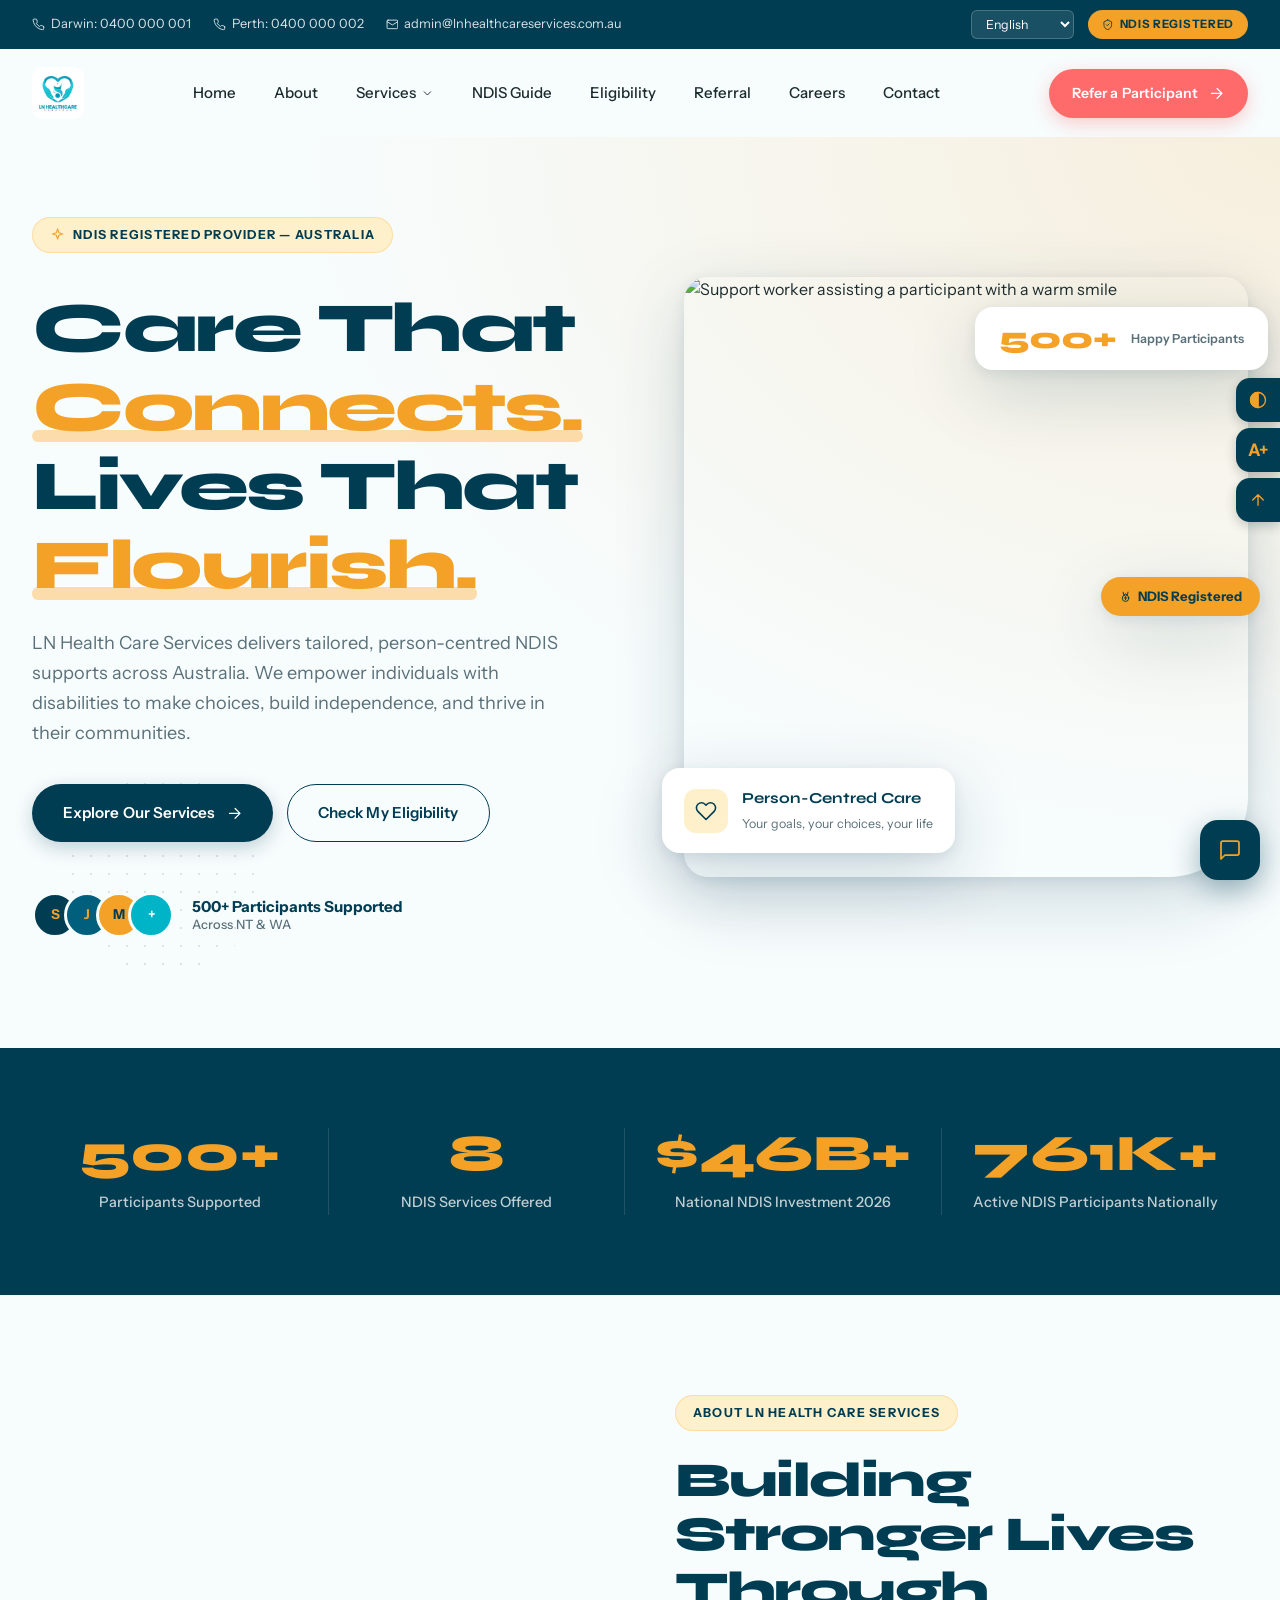
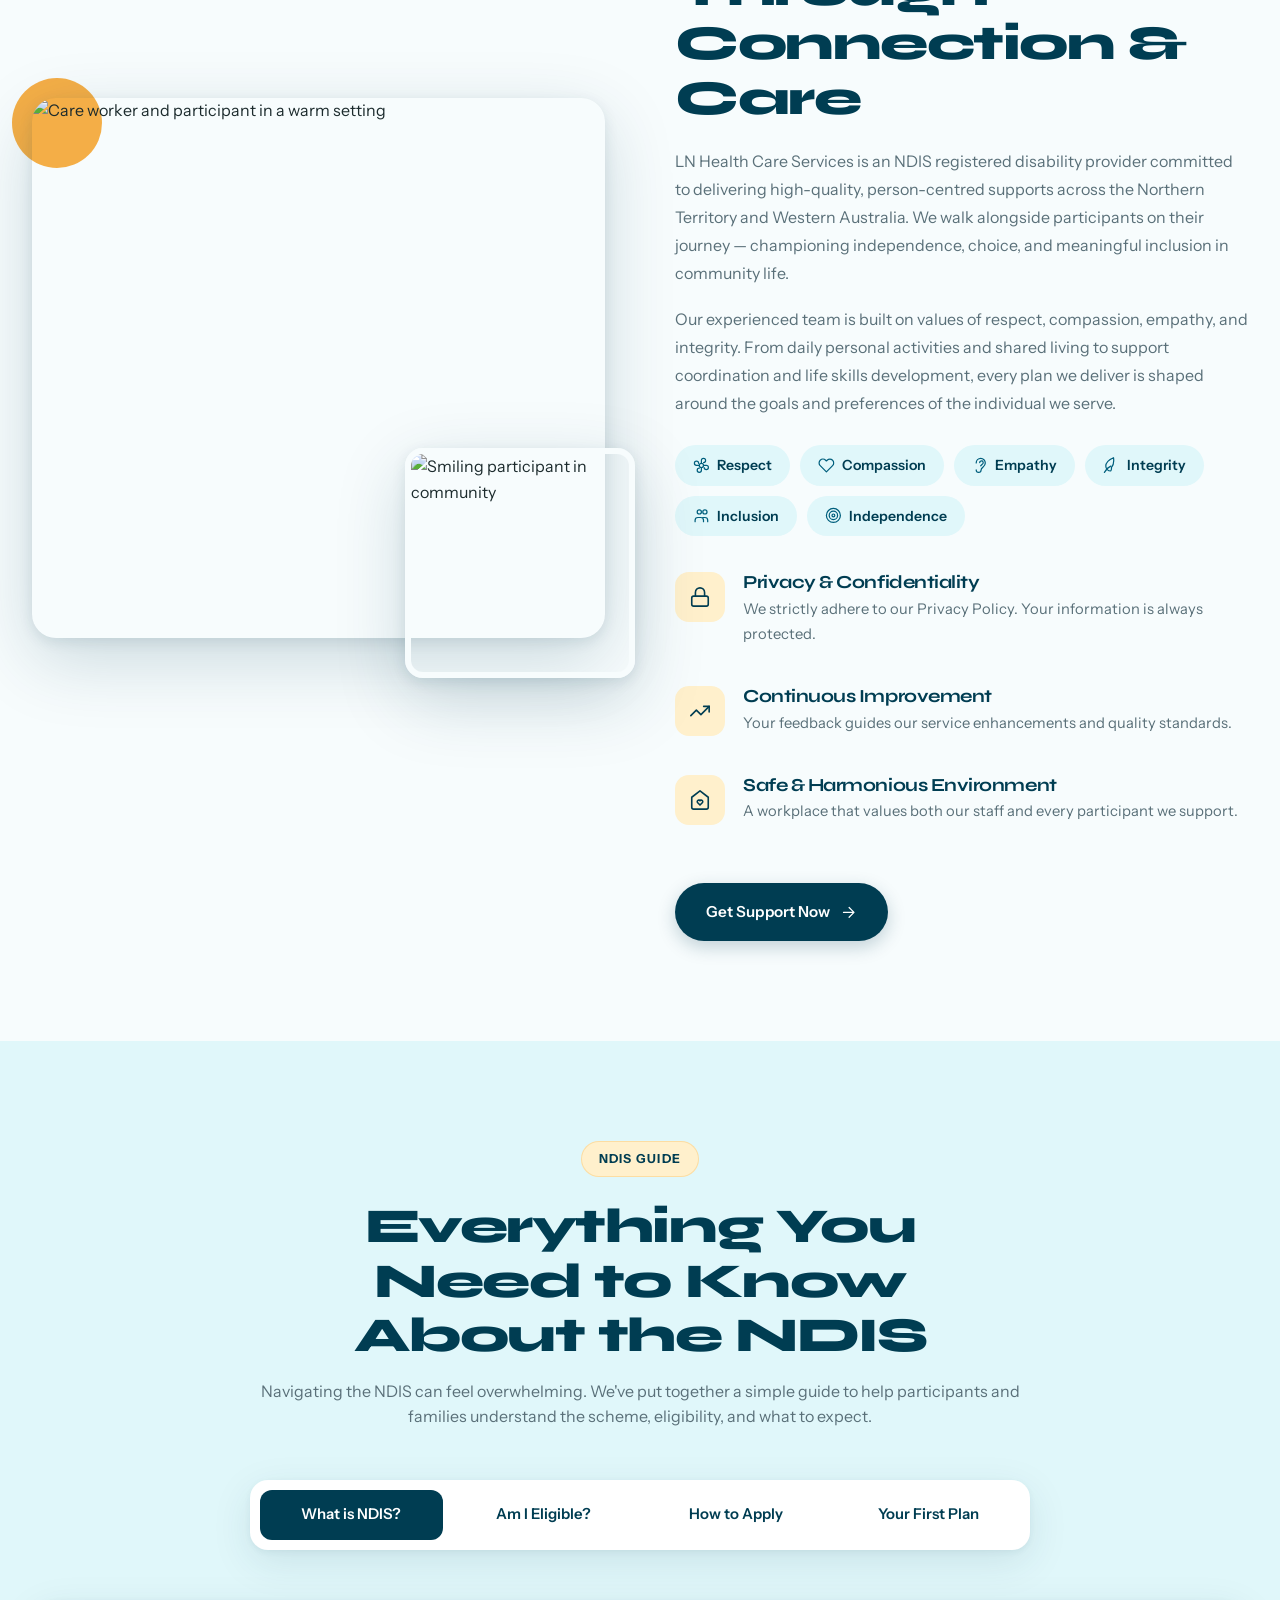
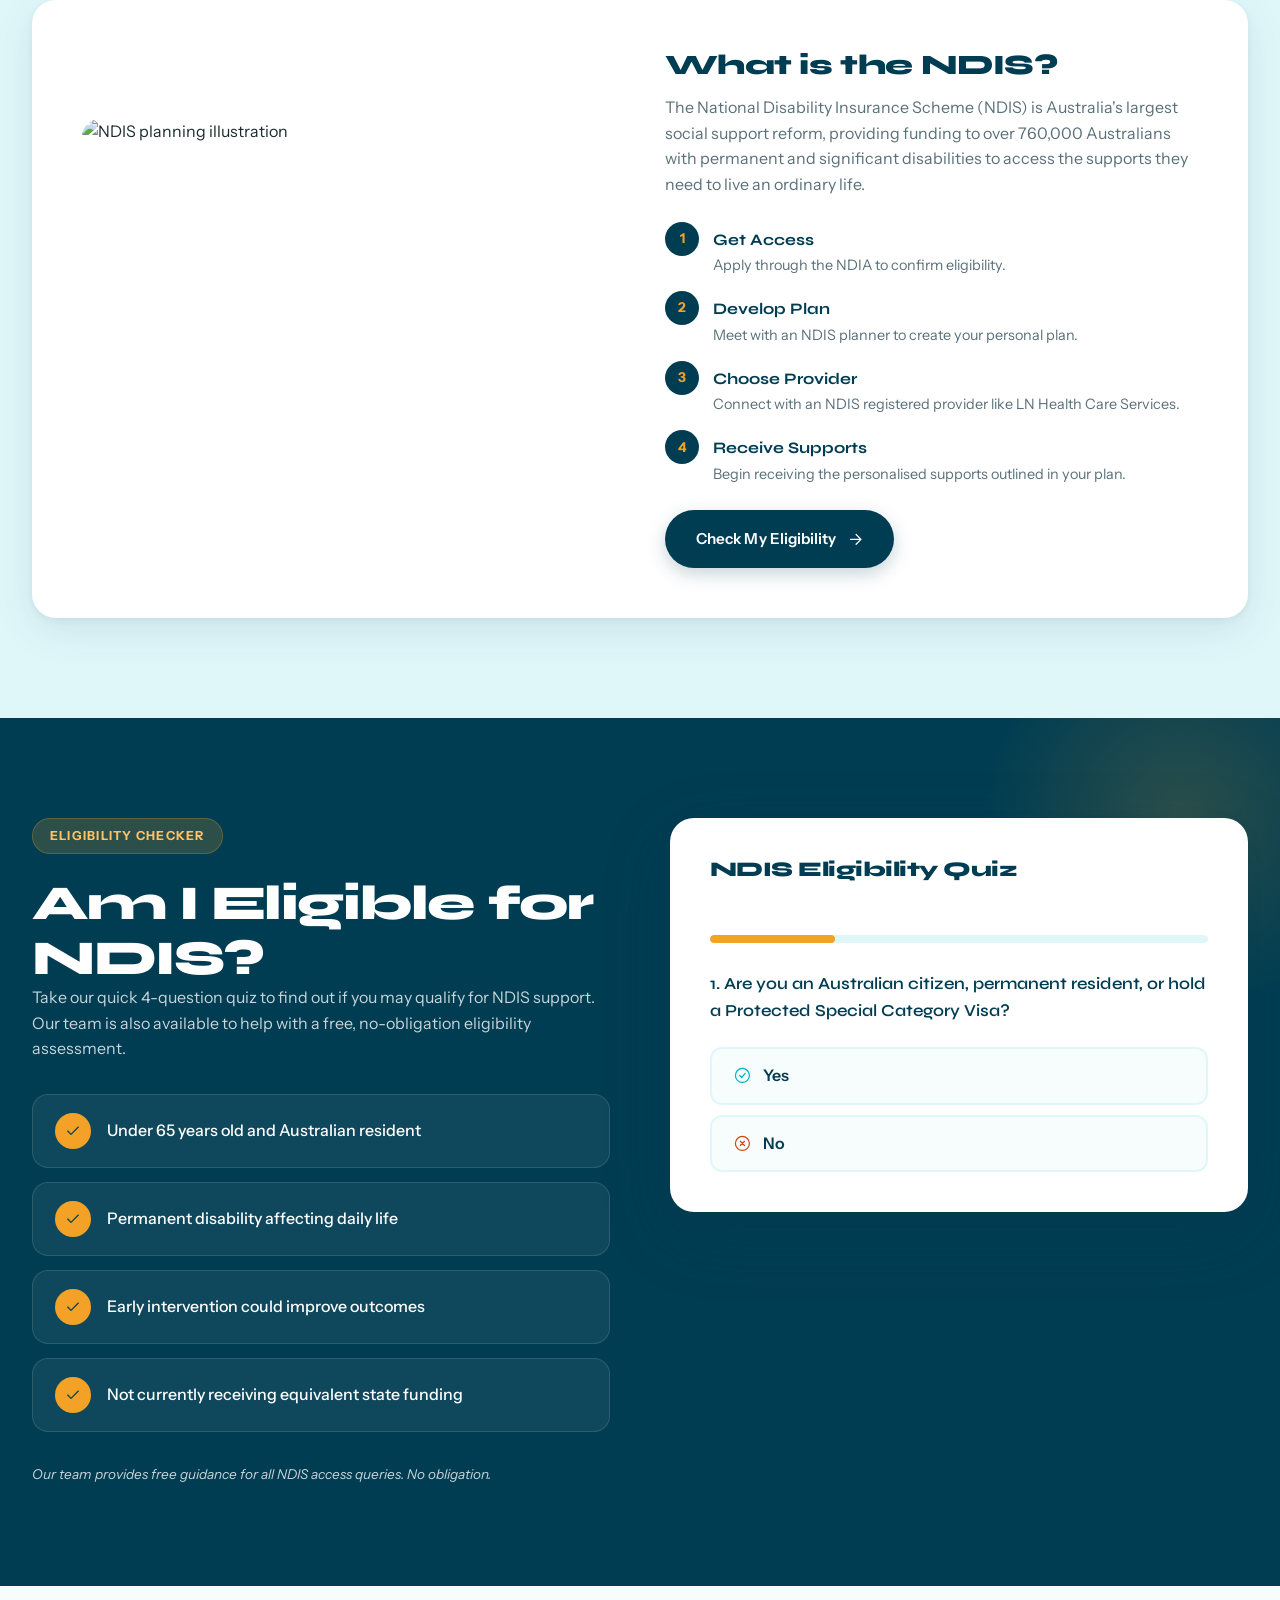
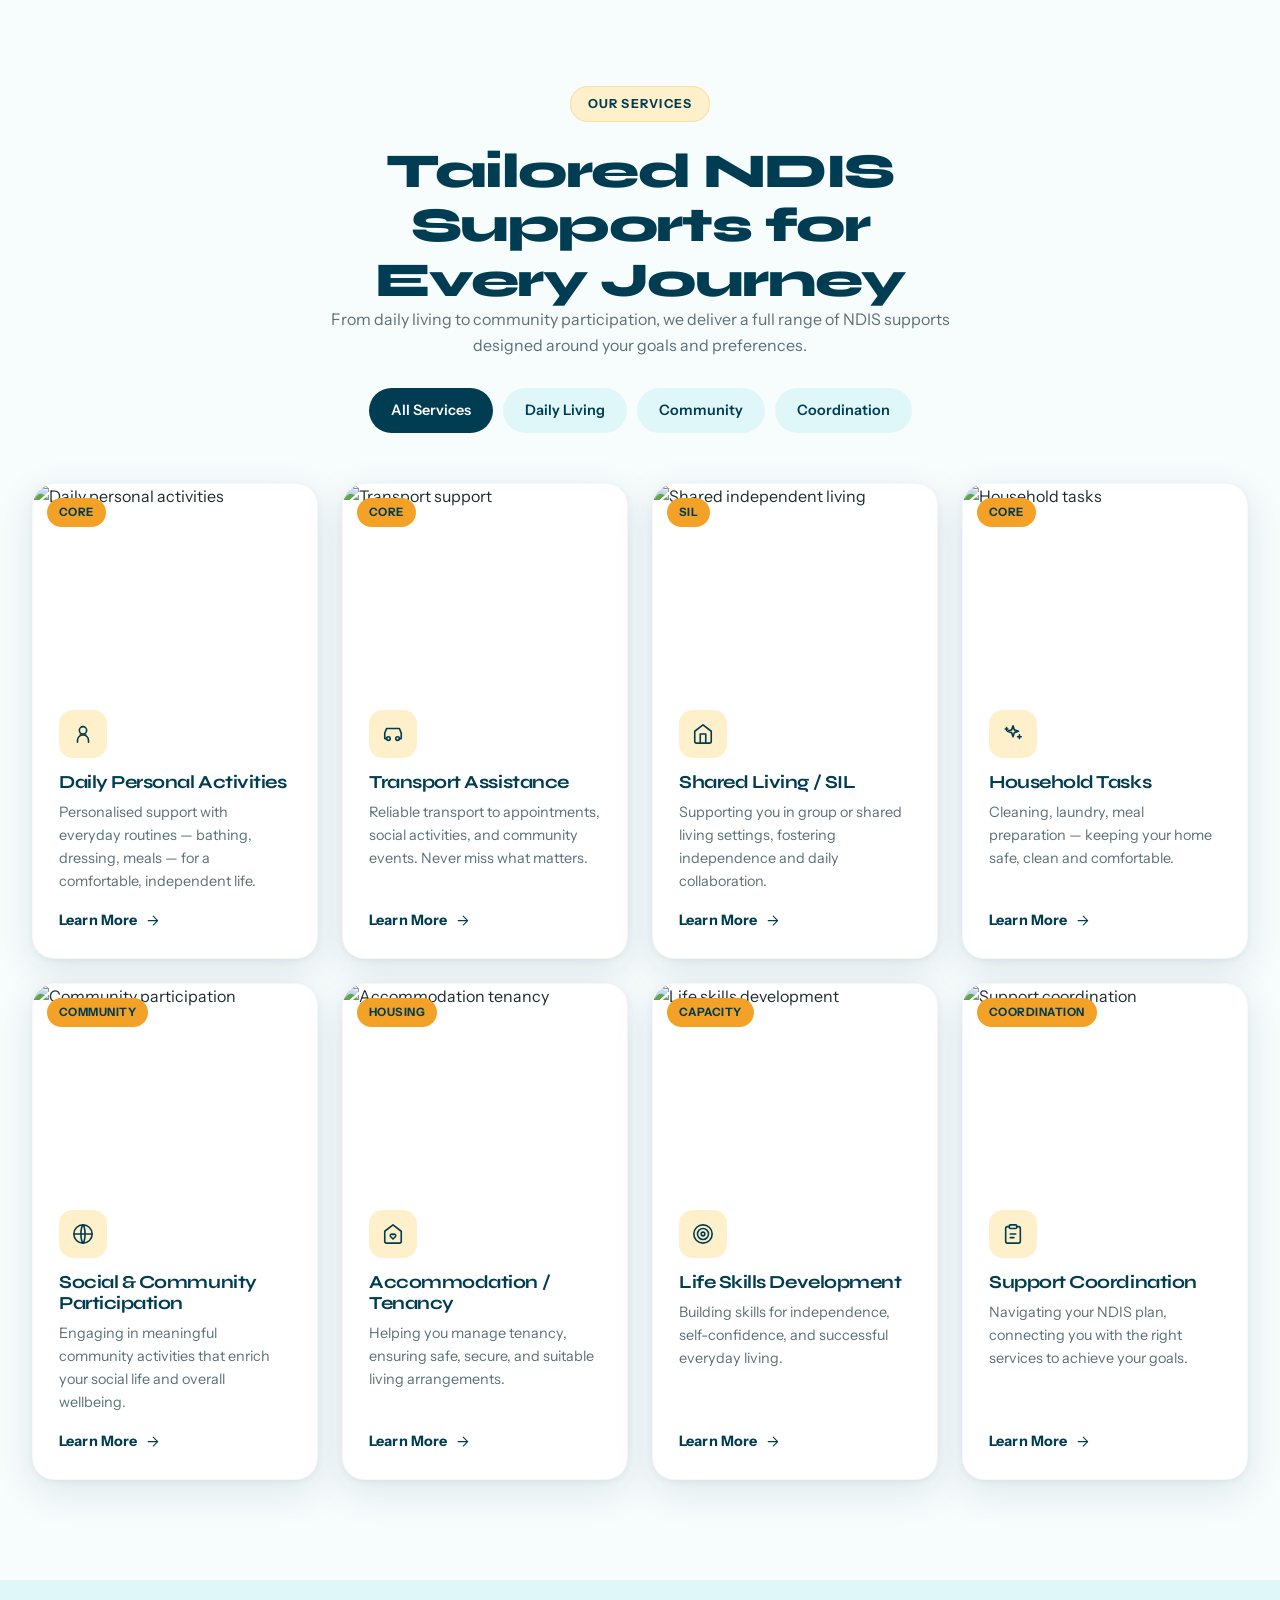
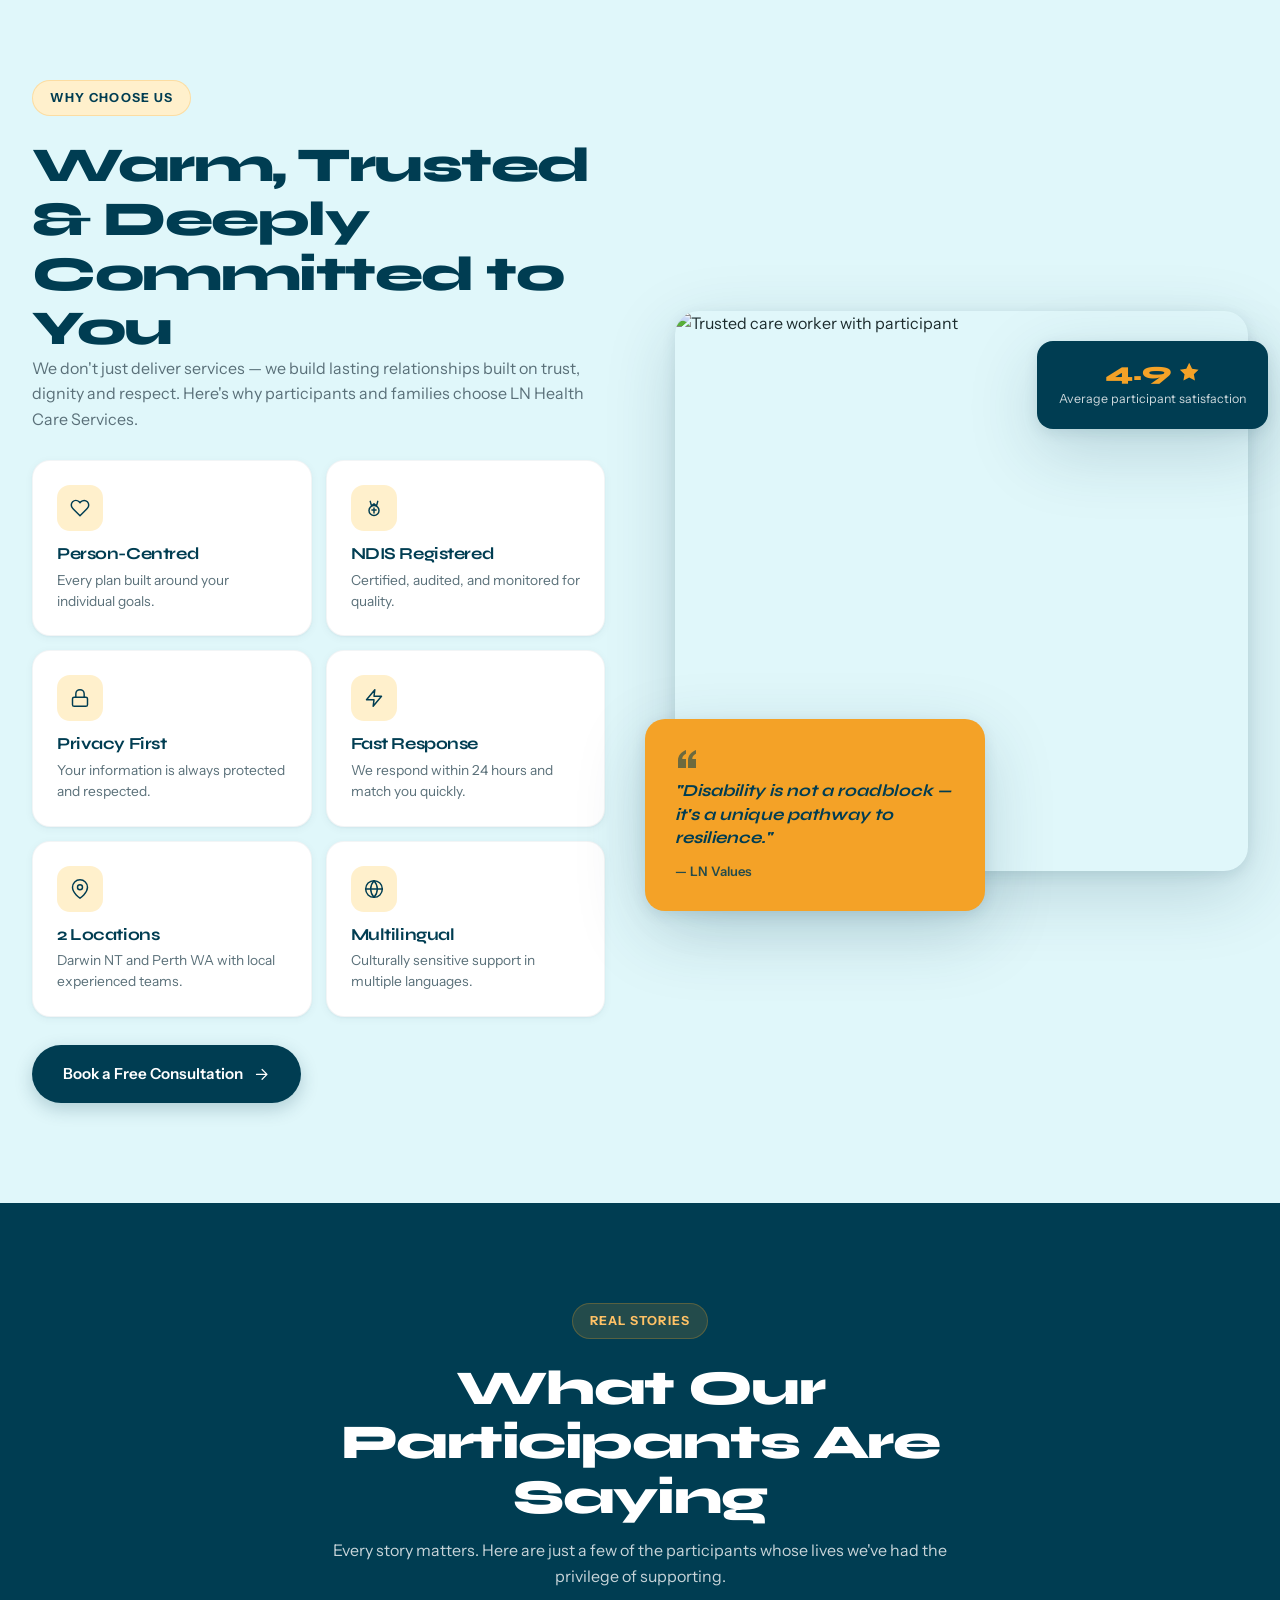
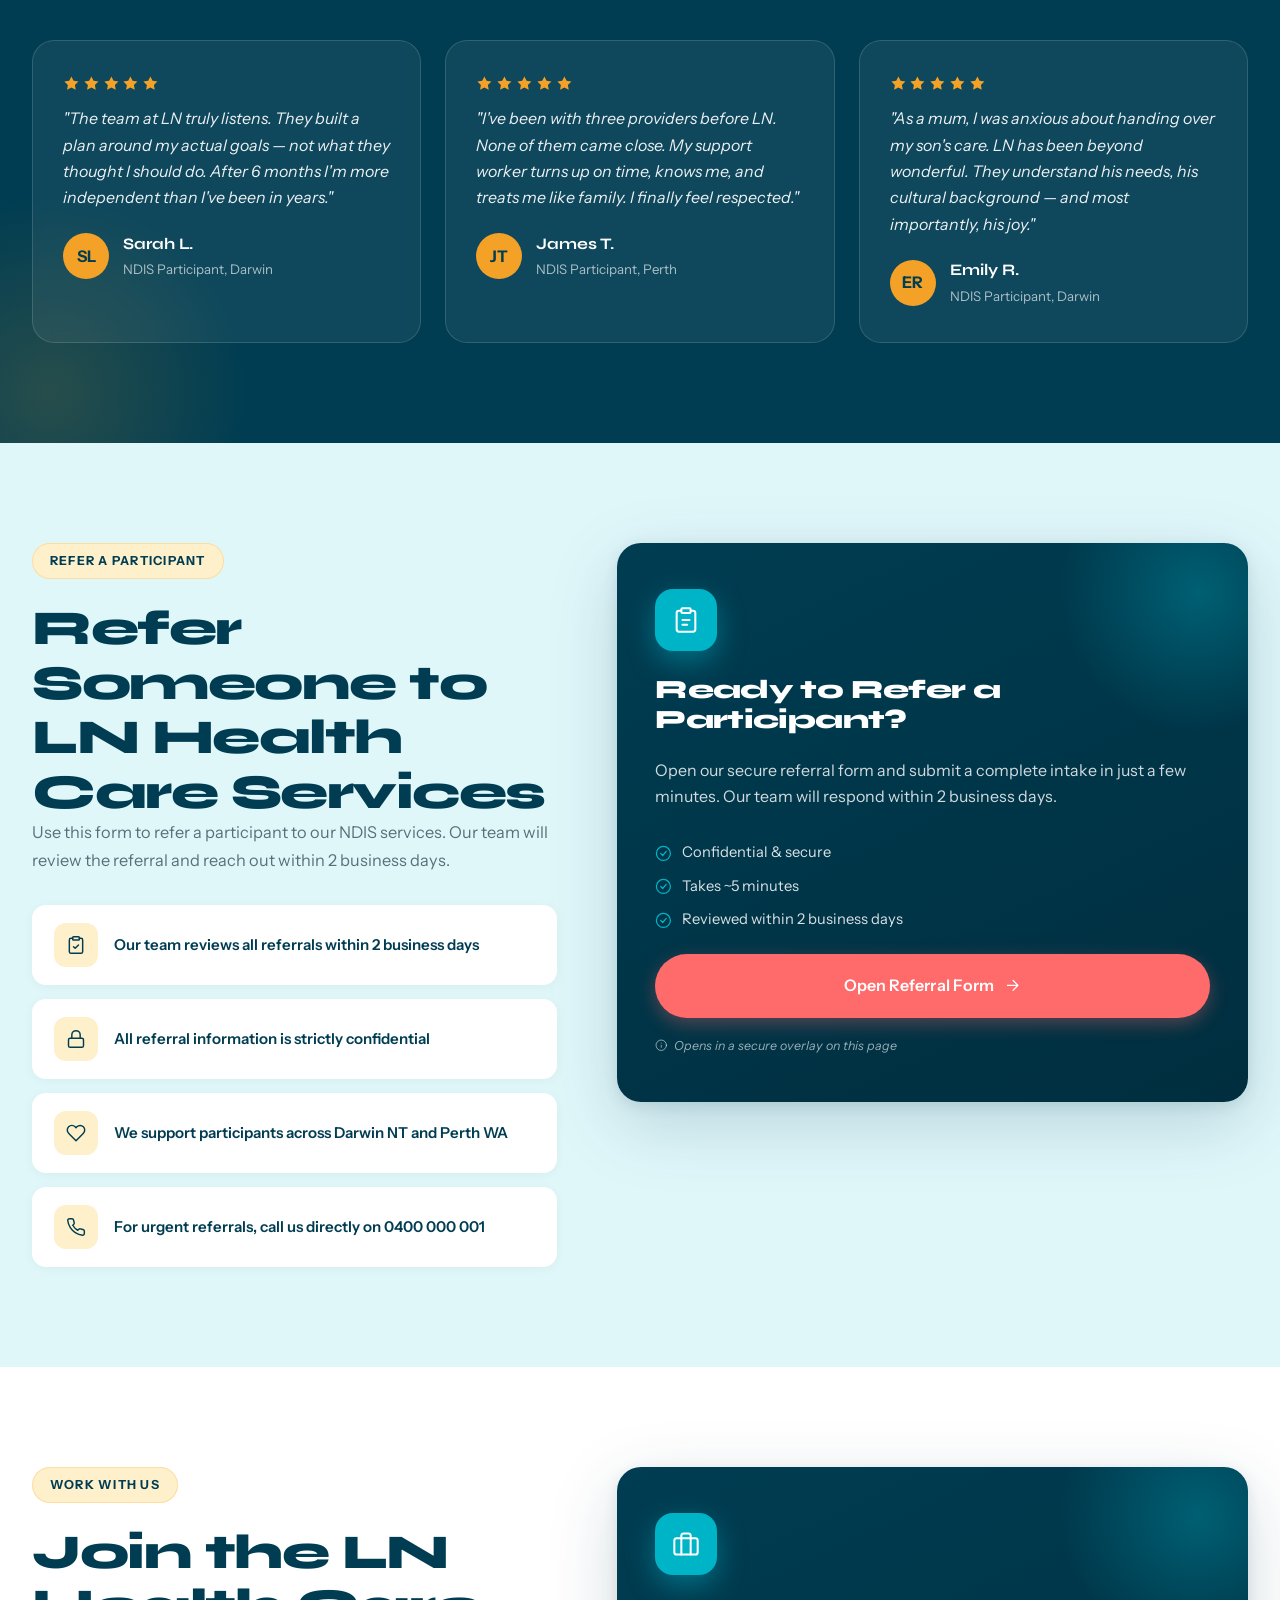
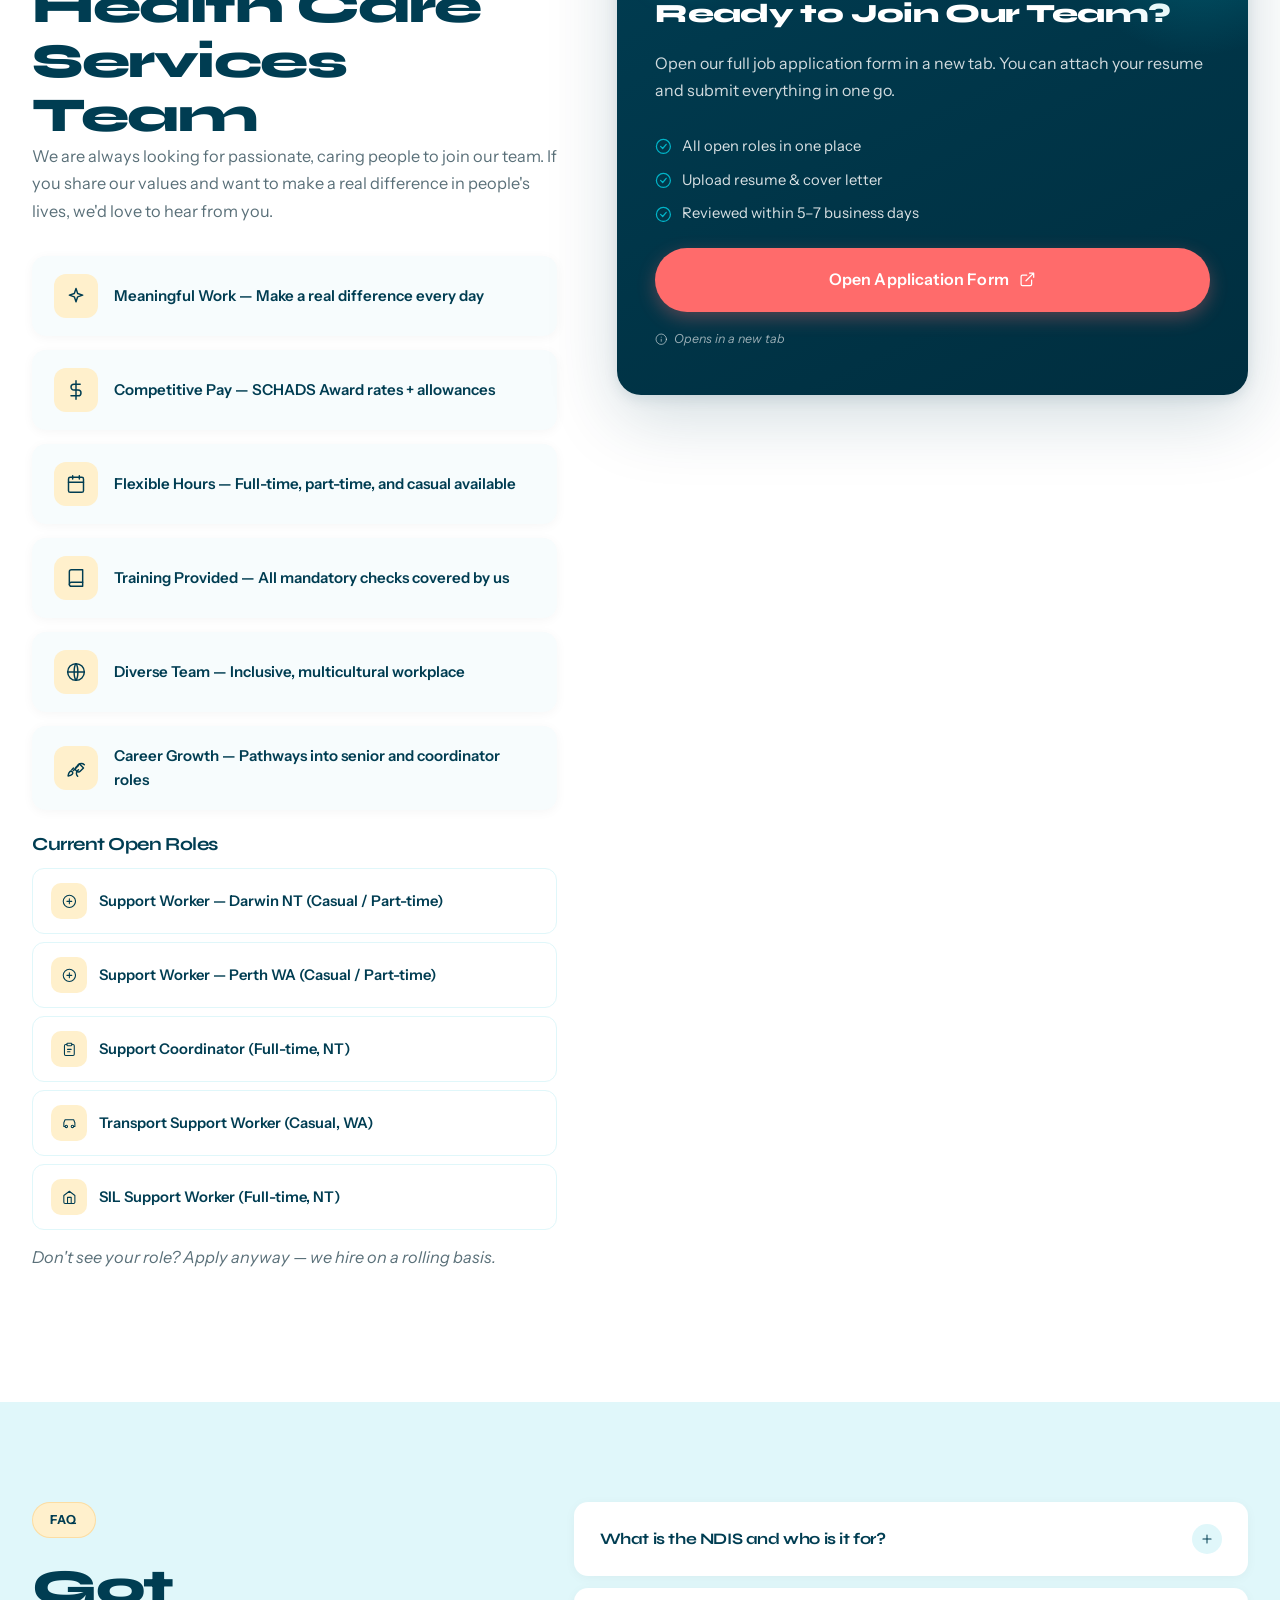
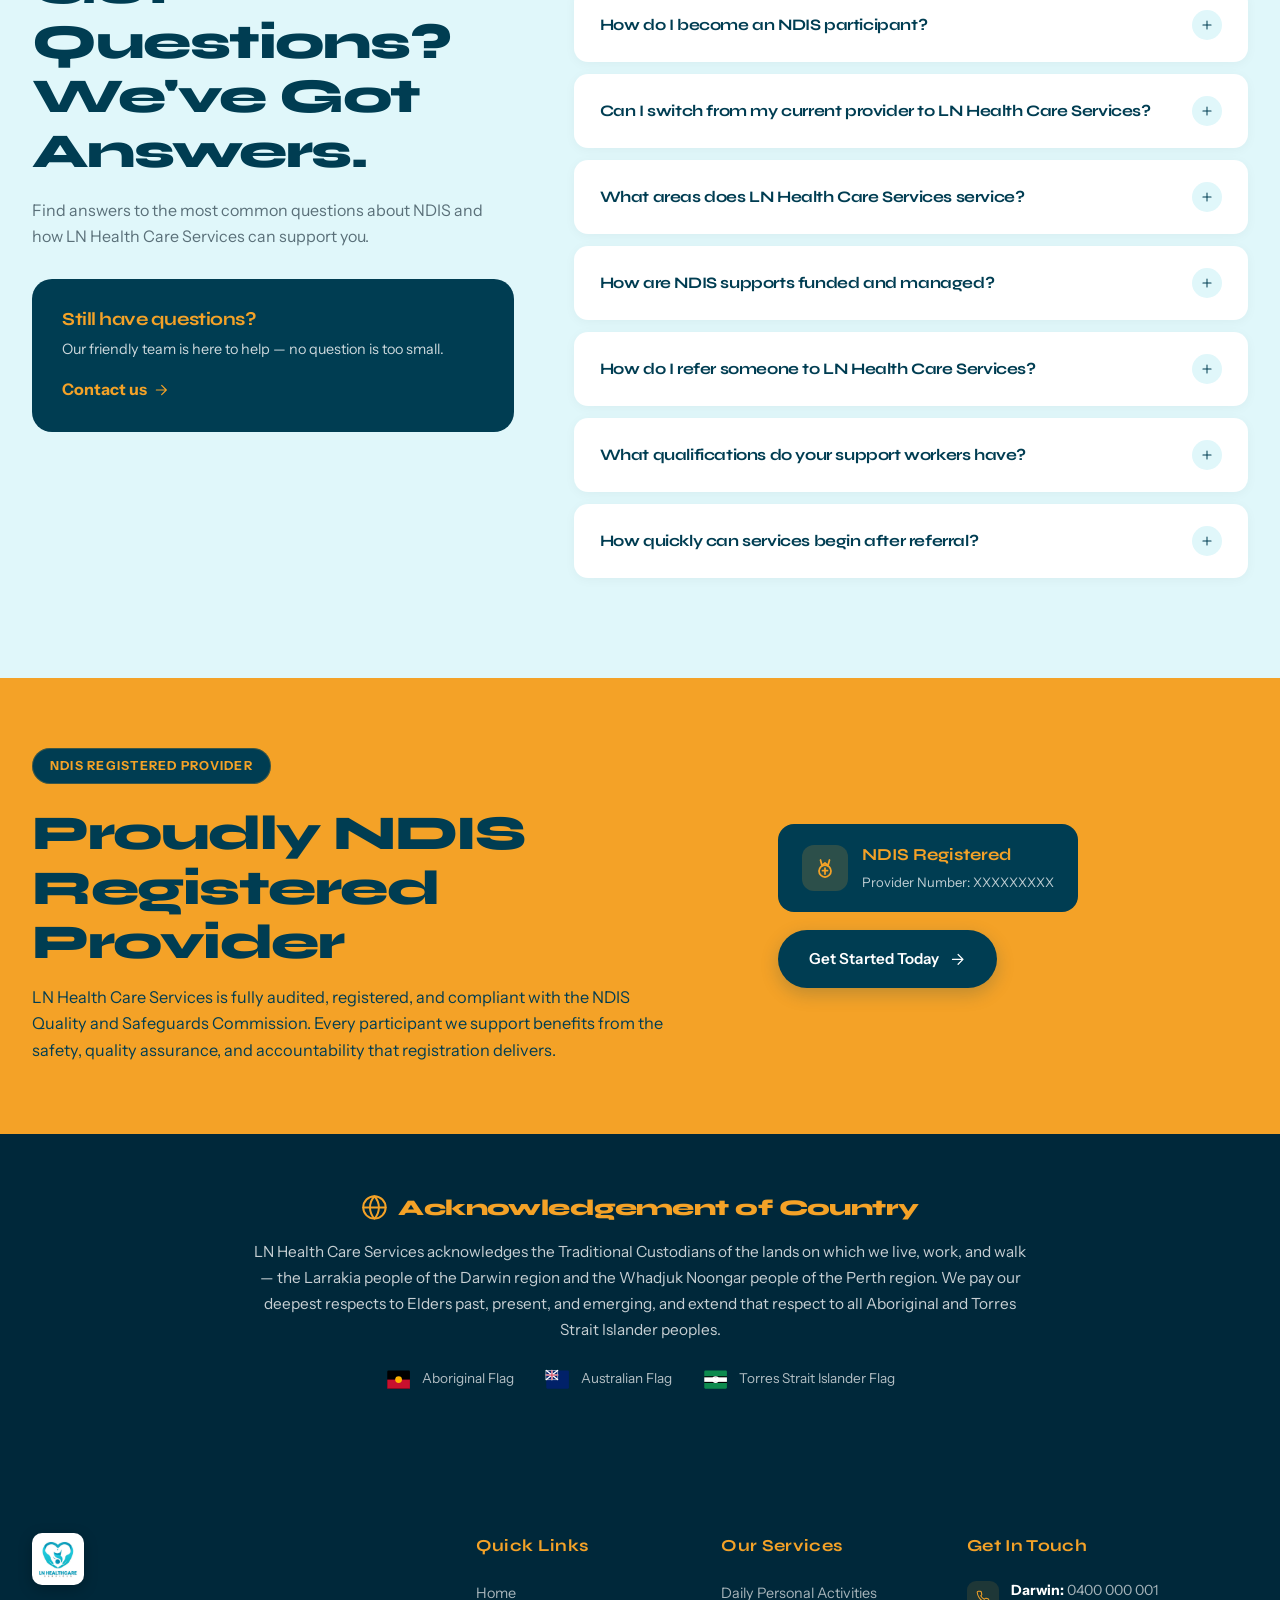
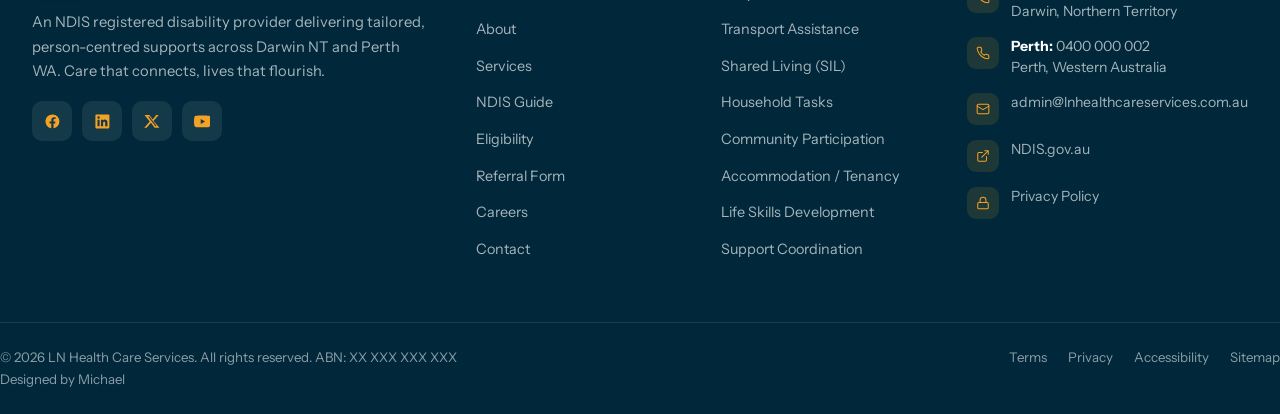
==== index.html @ 28ac0344 "Fix footer copyright notice formatting" ====
<!DOCTYPE html>
<!--
  ============================================================
  LN HEALTH CARE SERVICES — Production Single-File Website
  ============================================================

  EMAIL DELIVERY SETUP (IMPORTANT):
  --------------------------------------------------------------
  Both forms (Referral + Job Application) currently use a
  `mailto:` fallback so they work out of the box. For reliable
  production delivery, replace the form `action` attribute with
  your Formspree endpoint:

      action="https://formspree.io/f/YOUR_FORM_ID"

  Steps:
    1. Sign up at https://formspree.io
    2. Create two forms (one for referrals, one for applications)
    3. Replace the placeholder action URLs in:
         - <form id="referralForm"  ...> (Section 12)
         - <form id="applicationForm" ...> (Section 13)
    4. Forms will email submissions to:
         admin@lnhealthcareservices.com.au

  EmailJS alternative: replace submitReferral() / submitApplication()
  fetch() blocks with emailjs.send(...) calls.
  ============================================================
-->
<html lang="en">
<head>
<meta charset="UTF-8" />
<meta name="viewport" content="width=device-width, initial-scale=1.0" />
<meta name="theme-color" content="#1a3c2e" />
<title>LN Health Care Services | NDIS Registered Disability Provider — Darwin NT & Perth WA</title>
<meta name="description" content="LN Health Care Services is an NDIS registered disability provider delivering person-centred supports across Darwin NT and Perth WA. Refer a participant or apply to join our team." />
<meta name="keywords" content="NDIS, disability services, Darwin, Perth, support worker, SIL, support coordination, NDIS registered provider, Australia" />
<meta name="author" content="LN Health Care Services" />

<!-- Open Graph -->
<meta property="og:type" content="website" />
<meta property="og:title" content="LN Health Care Services — Care That Connects. Lives That Flourish." />
<meta property="og:description" content="NDIS Registered Disability Provider in Darwin NT and Perth WA. Person-centred care, support coordination, SIL, community participation." />
<meta property="og:url" content="https://www.lnhealthcareservices.com.au" />
<meta property="og:site_name" content="LN Health Care Services" />
<meta property="og:image" content="https://images.unsplash.com/photo-1576765608535-5f04d1e3f289?w=1200" />

<!-- Twitter -->
<meta name="twitter:card" content="summary_large_image" />
<meta name="twitter:title" content="LN Health Care Services" />
<meta name="twitter:description" content="NDIS Registered Disability Provider — Darwin NT & Perth WA" />

<!-- Google Fonts -->
<link rel="preconnect" href="https://fonts.googleapis.com" />
<link rel="preconnect" href="https://fonts.gstatic.com" crossorigin />
<link href="https://fonts.googleapis.com/css2?family=Syne:wght@700;800&family=Instrument+Sans:wght@400;500;600&display=swap" rel="stylesheet" />

<!-- Structured Data — LocalBusiness -->
<script type="application/ld+json">
{
  "@context": "https://schema.org",
  "@type": "LocalBusiness",
  "name": "LN Health Care Services",
  "description": "NDIS registered disability service provider in Darwin NT and Perth WA, Australia.",
  "url": "https://www.lnhealthcareservices.com.au",
  "email": "admin@lnhealthcareservices.com.au",
  "telephone": ["+610400000001", "+610400000002"],
  "address": [
    {"@type": "PostalAddress", "addressLocality": "Darwin", "addressRegion": "NT", "addressCountry": "AU"},
    {"@type": "PostalAddress", "addressLocality": "Perth",  "addressRegion": "WA", "addressCountry": "AU"}
  ],
  "serviceType": "NDIS Disability Support Services",
  "areaServed": ["Northern Territory", "Western Australia"],
  "sameAs": []
}
</script>

<link rel="stylesheet" href="style.css" />
</head>
<body>

<!-- ============================================================
     SVG ICON SPRITE — referenced via <svg class="ic"><use href="#id"/></svg>
============================================================ -->
<svg class="sprite" aria-hidden="true" focusable="false" xmlns="http://www.w3.org/2000/svg">
  <defs>
    <symbol id="ic-phone" viewBox="0 0 24 24"><path d="M22 16.92v3a2 2 0 0 1-2.18 2 19.79 19.79 0 0 1-8.63-3.07 19.5 19.5 0 0 1-6-6 19.79 19.79 0 0 1-3.07-8.67A2 2 0 0 1 4.11 2h3a2 2 0 0 1 2 1.72c.13.96.37 1.9.72 2.81a2 2 0 0 1-.45 2.11L8.09 9.91a16 16 0 0 0 6 6l1.27-1.27a2 2 0 0 1 2.11-.45c.91.35 1.85.59 2.81.72A2 2 0 0 1 22 16.92z"/></symbol>
    <symbol id="ic-mail" viewBox="0 0 24 24"><rect x="2" y="4" width="20" height="16" rx="2"/><path d="m22 7-10 6L2 7"/></symbol>
    <symbol id="ic-globe" viewBox="0 0 24 24"><circle cx="12" cy="12" r="10"/><path d="M2 12h20M12 2a15.3 15.3 0 0 1 4 10 15.3 15.3 0 0 1-4 10 15.3 15.3 0 0 1-4-10 15.3 15.3 0 0 1 4-10z"/></symbol>
    <symbol id="ic-flag" viewBox="0 0 24 24"><path d="M4 22V4a1 1 0 0 1 1-1h13l-3 5 3 5H5"/><line x1="4" y1="22" x2="4" y2="15"/></symbol>
    <symbol id="ic-shield" viewBox="0 0 24 24"><path d="M12 2 4 6v6c0 5 3.5 9.5 8 10 4.5-.5 8-5 8-10V6l-8-4z"/></symbol>
    <symbol id="ic-shield-check" viewBox="0 0 24 24"><path d="M12 2 4 6v6c0 5 3.5 9.5 8 10 4.5-.5 8-5 8-10V6l-8-4z"/><path d="m9 12 2 2 4-4"/></symbol>
    <symbol id="ic-check" viewBox="0 0 24 24"><path d="M20 6 9 17l-5-5"/></symbol>
    <symbol id="ic-check-circle" viewBox="0 0 24 24"><circle cx="12" cy="12" r="10"/><path d="m8 12 3 3 5-6"/></symbol>
    <symbol id="ic-x" viewBox="0 0 24 24"><path d="M18 6 6 18M6 6l12 12"/></symbol>
    <symbol id="ic-x-circle" viewBox="0 0 24 24"><circle cx="12" cy="12" r="10"/><path d="m15 9-6 6M9 9l6 6"/></symbol>
    <symbol id="ic-plus" viewBox="0 0 24 24"><path d="M12 5v14M5 12h14"/></symbol>
    <symbol id="ic-arrow-right" viewBox="0 0 24 24"><path d="M5 12h14M13 5l7 7-7 7"/></symbol>
    <symbol id="ic-arrow-up" viewBox="0 0 24 24"><path d="M12 19V5M5 12l7-7 7 7"/></symbol>
    <symbol id="ic-chevron-down" viewBox="0 0 24 24"><path d="m6 9 6 6 6-6"/></symbol>
    <symbol id="ic-zap" viewBox="0 0 24 24"><path d="M13 2 3 14h9l-1 8 10-12h-9l1-8z"/></symbol>
    <symbol id="ic-star" viewBox="0 0 24 24" stroke="none" fill="currentColor"><path d="m12 2 3.09 6.26L22 9.27l-5 4.87 1.18 6.88L12 17.77l-6.18 3.25L7 14.14 2 9.27l6.91-1.01L12 2z"/></symbol>
    <symbol id="ic-heart" viewBox="0 0 24 24"><path d="M20.84 4.61a5.5 5.5 0 0 0-7.78 0L12 5.67l-1.06-1.06a5.5 5.5 0 1 0-7.78 7.78l1.06 1.06L12 21.23l7.78-7.78 1.06-1.06a5.5 5.5 0 0 0 0-7.78z"/></symbol>
    <symbol id="ic-handshake" viewBox="0 0 24 24"><path d="M11 17 8.5 19.5a2.12 2.12 0 0 1-3-3L9 13M14 8l3-3 4 4-3 3M3 12l5-5 4 4-3 3-2 2"/><path d="m17 13 2 2M14 16l2 2"/></symbol>
    <symbol id="ic-users" viewBox="0 0 24 24"><path d="M17 21v-2a4 4 0 0 0-4-4H5a4 4 0 0 0-4 4v2"/><circle cx="9" cy="7" r="4"/><path d="M23 21v-2a4 4 0 0 0-3-3.87M16 3.13a4 4 0 0 1 0 7.75"/></symbol>
    <symbol id="ic-user" viewBox="0 0 24 24"><path d="M20 21v-2a4 4 0 0 0-4-4H8a4 4 0 0 0-4 4v2"/><circle cx="12" cy="7" r="4"/></symbol>
    <symbol id="ic-user-care" viewBox="0 0 24 24"><circle cx="12" cy="8" r="4"/><path d="M6 21v-2a6 6 0 0 1 12 0v2M9 13h.01M15 13h.01"/></symbol>
    <symbol id="ic-car" viewBox="0 0 24 24"><path d="M5 17H3v-6l2-5h14l2 5v6h-2"/><circle cx="7" cy="17" r="2"/><circle cx="17" cy="17" r="2"/></symbol>
    <symbol id="ic-home" viewBox="0 0 24 24"><path d="m3 9 9-7 9 7v11a2 2 0 0 1-2 2H5a2 2 0 0 1-2-2z"/><path d="M9 22V12h6v10"/></symbol>
    <symbol id="ic-house-heart" viewBox="0 0 24 24"><path d="m3 9 9-7 9 7v11a2 2 0 0 1-2 2H5a2 2 0 0 1-2-2z"/><path d="M12 17.5 9.5 15a1.7 1.7 0 1 1 2.5-2.3 1.7 1.7 0 1 1 2.5 2.3z"/></symbol>
    <symbol id="ic-sparkles" viewBox="0 0 24 24"><path d="m12 3 1.5 4.5L18 9l-4.5 1.5L12 15l-1.5-4.5L6 9l4.5-1.5z"/><path d="M19 13v4M21 15h-4M5 5v3M6.5 6.5h-3"/></symbol>
    <symbol id="ic-globe-2" viewBox="0 0 24 24"><circle cx="12" cy="12" r="10"/><path d="M12 2c-3 4-3 16 0 20M12 2c3 4 3 16 0 20M2 12h20"/></symbol>
    <symbol id="ic-target" viewBox="0 0 24 24"><circle cx="12" cy="12" r="10"/><circle cx="12" cy="12" r="6"/><circle cx="12" cy="12" r="2"/></symbol>
    <symbol id="ic-clipboard" viewBox="0 0 24 24"><rect x="8" y="2" width="8" height="4" rx="1"/><path d="M16 4h2a2 2 0 0 1 2 2v14a2 2 0 0 1-2 2H6a2 2 0 0 1-2-2V6a2 2 0 0 1 2-2h2"/><path d="M9 12h6M9 16h4"/></symbol>
    <symbol id="ic-clipboard-check" viewBox="0 0 24 24"><rect x="8" y="2" width="8" height="4" rx="1"/><path d="M16 4h2a2 2 0 0 1 2 2v14a2 2 0 0 1-2 2H6a2 2 0 0 1-2-2V6a2 2 0 0 1 2-2h2"/><path d="m9 14 2 2 4-4"/></symbol>
    <symbol id="ic-lock" viewBox="0 0 24 24"><rect x="3" y="11" width="18" height="11" rx="2"/><path d="M7 11V7a5 5 0 0 1 10 0v4"/></symbol>
    <symbol id="ic-trending-up" viewBox="0 0 24 24"><path d="m22 7-9 9-5-5L2 17"/><path d="M16 7h6v6"/></symbol>
    <symbol id="ic-medal" viewBox="0 0 24 24"><path d="M7.5 4 9 9.5 12 7l3 2.5L16.5 4"/><circle cx="12" cy="15" r="6"/><path d="M12 12v6M9.5 14.5h5"/></symbol>
    <symbol id="ic-bolt" viewBox="0 0 24 24"><path d="M13 2 3 14h9l-1 8 10-12h-9l1-8z"/></symbol>
    <symbol id="ic-message" viewBox="0 0 24 24"><path d="M21 15a2 2 0 0 1-2 2H7l-4 4V5a2 2 0 0 1 2-2h14a2 2 0 0 1 2 2z"/></symbol>
    <symbol id="ic-contrast" viewBox="0 0 24 24"><circle cx="12" cy="12" r="10"/><path d="M12 2v20" fill="currentColor"/><path d="M12 2a10 10 0 0 0 0 20z" fill="currentColor"/></symbol>
    <symbol id="ic-text" viewBox="0 0 24 24"><path d="M4 7V5h16v2M9 19h6M12 5v14"/></symbol>
    <symbol id="ic-leaf" viewBox="0 0 24 24"><path d="M11 20A7 7 0 0 1 4 13c0-5 4-9 11-12 1 7 0 11-3 14a7 7 0 0 1-1 5z"/><path d="M2 22c2-3 4-7 9-9"/></symbol>
    <symbol id="ic-flower" viewBox="0 0 24 24"><circle cx="12" cy="12" r="3"/><path d="M12 9V5a3 3 0 1 1 3 3M12 15v4a3 3 0 1 1-3-3M9 12H5a3 3 0 1 1 3-3M15 12h4a3 3 0 1 1-3 3"/></symbol>
    <symbol id="ic-ear" viewBox="0 0 24 24"><path d="M6 8.5a6.5 6.5 0 1 1 13 0c0 6-6 6-6 10a3.5 3.5 0 1 1-7 0"/><path d="M11 8a2.5 2.5 0 1 1 4.5 1.5l-3 3"/></symbol>
    <symbol id="ic-inclusion" viewBox="0 0 24 24"><circle cx="9" cy="7" r="3"/><circle cx="17" cy="7" r="3"/><path d="M3 21v-2a4 4 0 0 1 4-4h4a4 4 0 0 1 4 4v2M14 15h3a4 4 0 0 1 4 4v2"/></symbol>
    <symbol id="ic-briefcase" viewBox="0 0 24 24"><rect x="2" y="7" width="20" height="14" rx="2"/><path d="M16 21V5a2 2 0 0 0-2-2h-4a2 2 0 0 0-2 2v16"/></symbol>
    <symbol id="ic-dollar" viewBox="0 0 24 24"><path d="M12 1v22M17 5H9.5a3.5 3.5 0 0 0 0 7h5a3.5 3.5 0 0 1 0 7H6"/></symbol>
    <symbol id="ic-calendar" viewBox="0 0 24 24"><rect x="3" y="4" width="18" height="18" rx="2"/><path d="M16 2v4M8 2v4M3 10h18"/></symbol>
    <symbol id="ic-book" viewBox="0 0 24 24"><path d="M4 19.5A2.5 2.5 0 0 1 6.5 17H20V2H6.5A2.5 2.5 0 0 0 4 4.5z"/><path d="M4 19.5A2.5 2.5 0 0 0 6.5 22H20v-5"/></symbol>
    <symbol id="ic-rocket" viewBox="0 0 24 24"><path d="M4.5 16.5c-1.5 1.5-2 5-2 5s3.5-.5 5-2c.83-.83.83-2.17 0-3-.83-.83-2.17-.83-3 0z"/><path d="M12 15c-1-1-1-3 0-4l4-4 5 5-4 4c-1 1-3 1-4 0z"/><path d="M9 12 7 14M15 9l-6 6M14 9l1-1c2-2 5-2 7 0M15 14l-1 1c-2 2-2 5 0 7"/></symbol>
    <symbol id="ic-medical" viewBox="0 0 24 24"><circle cx="12" cy="12" r="10"/><path d="M12 8v8M8 12h8"/></symbol>
    <symbol id="ic-info" viewBox="0 0 24 24"><circle cx="12" cy="12" r="10"/><path d="M12 16v-4M12 8h.01"/></symbol>
    <symbol id="ic-party" viewBox="0 0 24 24"><path d="M5.8 11.3 2 22l10.7-3.79"/><path d="M4 3h.01M22 8h.01M15 2h.01M22 20h.01"/><path d="M22 2 11 13M11 13l3-3 4 4-3 3-4-4z"/></symbol>
    <symbol id="ic-alert" viewBox="0 0 24 24"><path d="M10.29 3.86 1.82 18a2 2 0 0 0 1.71 3h16.94a2 2 0 0 0 1.71-3L13.71 3.86a2 2 0 0 0-3.42 0zM12 9v4M12 17h.01"/></symbol>
    <symbol id="ic-lightbulb" viewBox="0 0 24 24"><path d="M9 18h6M10 22h4"/><path d="M12 2a7 7 0 0 0-4 12.7c1 .8 1.5 1.7 1.5 2.8h5c0-1.1.5-2 1.5-2.8A7 7 0 0 0 12 2z"/></symbol>
    <symbol id="ic-sparkle" viewBox="0 0 24 24"><path d="m12 3 2 6 6 2-6 2-2 6-2-6-6-2 6-2 2-6z"/></symbol>
    <symbol id="ic-quote" viewBox="0 0 24 24" stroke="none" fill="currentColor"><path d="M3 21V13.5C3 8.25 6.5 4.75 11 3v3.75c-2.5 1-3.75 3-3.75 5.25H11V21H3zm10 0V13.5C13 8.25 16.5 4.75 21 3v3.75c-2.5 1-3.75 3-3.75 5.25H21V21h-8z"/></symbol>
    <symbol id="ic-flag-aboriginal" viewBox="0 0 24 24"><rect x="2" y="4" width="20" height="16" rx="1" fill="#000" stroke="none"/><rect x="2" y="12" width="20" height="8" fill="#c8102e" stroke="none"/><circle cx="12" cy="12" r="3" fill="#ffb300" stroke="none"/></symbol>
    <symbol id="ic-flag-au" viewBox="0 0 24 24"><rect x="2" y="4" width="20" height="16" rx="1" fill="#012169" stroke="none"/><path d="M2 4h10v8H2z" fill="#012169" stroke="#fff" stroke-width=".5"/><path d="M2 4l10 8M12 4l-10 8" stroke="#fff" stroke-width="1.2"/><path d="M7 4v8M2 8h10" stroke="#fff" stroke-width="1.4"/><path d="M7 4v8M2 8h10" stroke="#c8102e" stroke-width=".7"/></symbol>
    <symbol id="ic-flag-torres" viewBox="0 0 24 24"><rect x="2" y="4" width="20" height="16" rx="1" fill="#0d8a4e" stroke="none"/><rect x="2" y="9" width="20" height="6" fill="#000" stroke="none"/><rect x="2" y="10" width="20" height="4" fill="#fff" stroke="none"/><circle cx="12" cy="12" r="2.4" fill="none" stroke="#fff" stroke-width="1.2"/><circle cx="12" cy="12" r="1" fill="#fff" stroke="none"/></symbol>
    <symbol id="ic-facebook" viewBox="0 0 24 24" stroke="none" fill="currentColor"><path d="M22 12a10 10 0 1 0-11.6 9.9v-7H7.9V12h2.6V9.8c0-2.5 1.5-3.9 3.8-3.9 1.1 0 2.2.2 2.2.2v2.5h-1.3c-1.2 0-1.6.8-1.6 1.6V12h2.7l-.4 2.9h-2.3v7A10 10 0 0 0 22 12z"/></symbol>
    <symbol id="ic-linkedin" viewBox="0 0 24 24" stroke="none" fill="currentColor"><path d="M20.5 2h-17A1.5 1.5 0 0 0 2 3.5v17A1.5 1.5 0 0 0 3.5 22h17a1.5 1.5 0 0 0 1.5-1.5v-17A1.5 1.5 0 0 0 20.5 2zM8 19H5V9.5h3V19zM6.5 8.25A1.75 1.75 0 1 1 6.5 4.75a1.75 1.75 0 0 1 0 3.5zM19 19h-3v-4.7c0-1.1-.4-1.8-1.4-1.8-.8 0-1.3.5-1.5 1.1-.1.2-.1.5-.1.7V19h-3V9.5h3v1.3a3 3 0 0 1 2.7-1.5c2 0 3.5 1.3 3.5 4.1V19z"/></symbol>
    <symbol id="ic-twitter" viewBox="0 0 24 24" stroke="none" fill="currentColor"><path d="M17.53 3h3.37l-7.36 8.41L22 21h-6.78l-5.31-6.94L3.74 21H.37l7.87-9-7.5-9h6.95l4.8 6.34L17.53 3zm-1.18 16h1.87L7.74 4.86H5.74L16.35 19z"/></symbol>
    <symbol id="ic-youtube" viewBox="0 0 24 24" stroke="none" fill="currentColor"><path d="M23.5 6.2a3 3 0 0 0-2.1-2.1C19.5 3.5 12 3.5 12 3.5s-7.5 0-9.4.6A3 3 0 0 0 .5 6.2 31 31 0 0 0 0 12a31 31 0 0 0 .5 5.8 3 3 0 0 0 2.1 2.1c1.9.6 9.4.6 9.4.6s7.5 0 9.4-.6a3 3 0 0 0 2.1-2.1 31 31 0 0 0 .5-5.8 31 31 0 0 0-.5-5.8zM9.6 15.6V8.4l6.3 3.6-6.3 3.6z"/></symbol>
    <symbol id="ic-link-external" viewBox="0 0 24 24"><path d="M18 13v6a2 2 0 0 1-2 2H5a2 2 0 0 1-2-2V8a2 2 0 0 1 2-2h6"/><path d="M15 3h6v6M10 14 21 3"/></symbol>
    <symbol id="ic-map-pin" viewBox="0 0 24 24"><path d="M21 10c0 7-9 13-9 13s-9-6-9-13a9 9 0 0 1 18 0z"/><circle cx="12" cy="10" r="3"/></symbol>
  </defs>
</svg>

<!-- ============================================================
     SKIP LINK — Accessibility
============================================================ -->
<a href="#main" class="skip-link">Skip to main content</a>

<!-- ============================================================
     1. ACCESSIBILITY TOOLBAR
============================================================ -->
<div class="a11y" role="toolbar" aria-label="Accessibility tools">
  <button onclick="document.body.classList.toggle('hc')" aria-label="Toggle high contrast" title="High contrast"><svg class="ic"><use href="#ic-contrast"/></svg></button>
  <button onclick="document.body.classList.toggle('fs-lg')" aria-label="Toggle large font size" title="Large font"><span style="font-weight:800;font-size:.95em">A+</span></button>
  <button onclick="window.scrollTo({top:0,behavior:'smooth'})" aria-label="Scroll to top" title="Top"><svg class="ic"><use href="#ic-arrow-up"/></svg></button>
</div>

<!-- ============================================================
     2. TOP BAR
============================================================ -->
<div class="topbar" role="banner">
  <div class="container">
    <div class="tb-l">
      <a href="tel:0400000001" aria-label="Call Darwin office"><svg class="ic"><use href="#ic-phone"/></svg> Darwin: 0400 000 001</a>
      <a href="tel:0400000002" aria-label="Call Perth office"><svg class="ic"><use href="#ic-phone"/></svg> Perth: 0400 000 002</a>
      <a href="mailto:admin@lnhealthcareservices.com.au"><svg class="ic"><use href="#ic-mail"/></svg> admin@lnhealthcareservices.com.au</a>
    </div>
    <div class="tb-r">
      <select class="lang-sel" aria-label="Select language" onchange="document.documentElement.lang=this.value">
        <option value="en">English</option>
        <option value="ar">العربية</option>
        <option value="zh">中文</option>
        <option value="hi">हिन्दी</option>
        <option value="so">Soomaali</option>
        <option value="vi">Tiếng Việt</option>
      </select>
      <span class="pill"><svg class="ic"><use href="#ic-shield-check"/></svg> NDIS REGISTERED</span>
    </div>
  </div>
</div>

<!-- ============================================================
     3. STICKY NAVIGATION
============================================================ -->
<nav class="nav" id="nav" role="navigation" aria-label="Main navigation">
  <div class="container">
    <a href="#" class="logo" aria-label="LN Healthcare Services home">
      <img src="logo.jpeg" alt="LN Healthcare Services" />
    </a>
    <div class="nav-l">
      <a href="#home">Home</a>
      <a href="#about">About</a>
      <div class="nav-li">
        <button aria-haspopup="true" aria-expanded="false">Services <svg class="ic" style="width:.85em;height:.85em"><use href="#ic-chevron-down"/></svg></button>
        <div class="dd" role="menu">
          <a href="#services"><svg class="ic"><use href="#ic-user-care"/></svg> Daily Personal Activities</a>
          <a href="#services"><svg class="ic"><use href="#ic-car"/></svg> Transport Assistance</a>
          <a href="#services"><svg class="ic"><use href="#ic-home"/></svg> Shared Living (SIL)</a>
          <a href="#services"><svg class="ic"><use href="#ic-sparkles"/></svg> Household Tasks</a>
          <a href="#services"><svg class="ic"><use href="#ic-globe-2"/></svg> Community Participation</a>
          <a href="#services"><svg class="ic"><use href="#ic-house-heart"/></svg> Accommodation / Tenancy</a>
          <a href="#services"><svg class="ic"><use href="#ic-target"/></svg> Life Skills Development</a>
          <a href="#services"><svg class="ic"><use href="#ic-clipboard"/></svg> Support Coordination</a>
        </div>
      </div>
      <a href="#guide">NDIS Guide</a>
      <a href="#elig">Eligibility</a>
      <a href="#referral">Referral</a>
      <a href="apply.html" target="_blank" rel="noopener">Careers</a>
      <a href="#contact">Contact</a>
    </div>
    <div class="nav-cta">
      <button type="button" class="btn btn-g" onclick="openReferralModal()">Refer a Participant <svg class="ic"><use href="#ic-arrow-right"/></svg></button>
      <button class="hamb" id="hamb" aria-label="Open navigation menu" aria-expanded="false"><span></span><span></span><span></span></button>
    </div>
  </div>
</nav>

<!-- Mobile nav overlay -->
<div class="mob-nav" id="mobNav" role="dialog" aria-label="Mobile navigation" aria-modal="true">
  <div class="mob-nav-top">
    <a href="#" class="logo" onclick="closeMob()">
      <img src="logo.jpeg" alt="LN Healthcare Services" />
    </a>
    <button class="mob-cl" id="mobCl" aria-label="Close menu"><svg class="ic"><use href="#ic-x"/></svg></button>
  </div>
  <a href="#home" onclick="closeMob()">Home</a>
  <a href="#about" onclick="closeMob()">About</a>
  <a href="#services" onclick="closeMob()">Services</a>
  <a href="#guide" onclick="closeMob()">NDIS Guide</a>
  <a href="#elig" onclick="closeMob()">Eligibility Check</a>
  <a href="#referral" onclick="closeMob()">Refer a Participant</a>
  <a href="apply.html" target="_blank" rel="noopener" onclick="closeMob()">Careers</a>
  <a href="#contact" onclick="closeMob()">Contact</a>
  <button type="button" class="btn btn-g" onclick="closeMob();openReferralModal()">Refer a Participant <svg class="ic"><use href="#ic-arrow-right"/></svg></button>
  <div class="mob-contact">
    <a href="tel:0400000001"><svg class="ic"><use href="#ic-phone"/></svg> Darwin: 0400 000 001</a>
    <a href="tel:0400000002"><svg class="ic"><use href="#ic-phone"/></svg> Perth: 0400 000 002</a>
    <a href="mailto:admin@lnhealthcareservices.com.au"><svg class="ic"><use href="#ic-mail"/></svg> admin@lnhealthcareservices.com.au</a>
  </div>
</div>

<main id="main">

<!-- ============================================================
     4. HERO
============================================================ -->
<section class="hero" id="home">
  <div class="container">
    <div class="hero-l">
      <span class="chip"><svg class="ic"><use href="#ic-sparkle"/></svg> NDIS Registered Provider — Australia</span>
      <h1>Care That <span class="gold-u">Connects.</span><br>Lives That <span class="gold-u">Flourish.</span></h1>
      <p class="lead">LN Health Care Services delivers tailored, person-centred NDIS supports across Australia. We empower individuals with disabilities to make choices, build independence, and thrive in their communities.</p>
      <div class="hero-cta">
        <a href="#services" class="btn btn-p">Explore Our Services <svg class="ic"><use href="#ic-arrow-right"/></svg></a>
        <a href="#elig" class="btn btn-o">Check My Eligibility</a>
      </div>
      <div class="trust">
        <div class="avs" aria-hidden="true">
          <div class="av">S</div>
          <div class="av">J</div>
          <div class="av">M</div>
          <div class="av">+</div>
        </div>
        <div class="trust-tx">500+ Participants Supported<small>Across NT &amp; WA</small></div>
      </div>
    </div>
    <div class="hero-r">
      <div class="hero-img-wrap">
        <img src="https://images.unsplash.com/photo-1576765608535-5f04d1e3f289?w=900&q=80" alt="Support worker assisting a participant with a warm smile" loading="eager" />
      </div>
      <div class="hero-fcard fc-1">
        <div class="fc-ic"><svg class="ic"><use href="#ic-heart"/></svg></div>
        <div><strong>Person-Centred Care</strong><small>Your goals, your choices, your life</small></div>
      </div>
      <div class="hero-fcard fc-2">
        <span class="num">500+</span>
        <small>Happy Participants</small>
      </div>
      <div class="hero-fcard fc-3"><svg class="ic"><use href="#ic-medal"/></svg> NDIS Registered</div>
    </div>
  </div>
</section>

<!-- ============================================================
     5. STATISTICS STRIP
============================================================ -->
<section class="stats" aria-label="Key statistics">
  <div class="container">
    <div class="stat-c reveal"><span class="n" data-target="500" data-suffix="+">0</span><span class="l">Participants Supported</span></div>
    <div class="stat-c reveal"><span class="n" data-target="8">0</span><span class="l">NDIS Services Offered</span></div>
    <div class="stat-c reveal"><span class="n" data-target="46" data-prefix="$" data-suffix="B+">0</span><span class="l">National NDIS Investment 2026</span></div>
    <div class="stat-c reveal"><span class="n" data-target="761" data-suffix="K+">0</span><span class="l">Active NDIS Participants Nationally</span></div>
  </div>
</section>

<!-- ============================================================
     6. ABOUT
============================================================ -->
<section class="about" id="about">
  <div class="container">
    <div class="about-img reveal">
      <img class="main-img" src="https://images.unsplash.com/photo-1559839734-2b71ea197ec2?w=900&q=80" alt="Care worker and participant in a warm setting" loading="lazy" />
      <img class="accent-img" src="https://images.unsplash.com/photo-1582719188393-bb71ca45dbb9?w=400&q=80" alt="Smiling participant in community" loading="lazy" />
      <span class="deco" aria-hidden="true"></span>
    </div>
    <div class="about-r reveal">
      <span class="chip">About LN Health Care Services</span>
      <h2>Building Stronger Lives Through Connection &amp; Care</h2>
      <p>LN Health Care Services is an NDIS registered disability provider committed to delivering high-quality, person-centred supports across the Northern Territory and Western Australia. We walk alongside participants on their journey — championing independence, choice, and meaningful inclusion in community life.</p>
      <p>Our experienced team is built on values of respect, compassion, empathy, and integrity. From daily personal activities and shared living to support coordination and life skills development, every plan we deliver is shaped around the goals and preferences of the individual we serve.</p>
      <div class="values">
        <span class="val-pill"><svg class="ic"><use href="#ic-flower"/></svg> Respect</span>
        <span class="val-pill"><svg class="ic"><use href="#ic-heart"/></svg> Compassion</span>
        <span class="val-pill"><svg class="ic"><use href="#ic-ear"/></svg> Empathy</span>
        <span class="val-pill"><svg class="ic"><use href="#ic-leaf"/></svg> Integrity</span>
        <span class="val-pill"><svg class="ic"><use href="#ic-inclusion"/></svg> Inclusion</span>
        <span class="val-pill"><svg class="ic"><use href="#ic-target"/></svg> Independence</span>
      </div>
      <div class="feat">
        <div class="feat-ic"><svg class="ic"><use href="#ic-lock"/></svg></div>
        <div><h4>Privacy &amp; Confidentiality</h4><p>We strictly adhere to our Privacy Policy. Your information is always protected.</p></div>
      </div>
      <div class="feat">
        <div class="feat-ic"><svg class="ic"><use href="#ic-trending-up"/></svg></div>
        <div><h4>Continuous Improvement</h4><p>Your feedback guides our service enhancements and quality standards.</p></div>
      </div>
      <div class="feat">
        <div class="feat-ic"><svg class="ic"><use href="#ic-house-heart"/></svg></div>
        <div><h4>Safe &amp; Harmonious Environment</h4><p>A workplace that values both our staff and every participant we support.</p></div>
      </div>
      <button type="button" class="btn btn-p" onclick="openReferralModal()">Get Support Now <svg class="ic"><use href="#ic-arrow-right"/></svg></button>
    </div>
  </div>
</section>

<!-- ============================================================
     7. NDIS GUIDE
============================================================ -->
<section class="guide" id="guide">
  <div class="container">
    <div class="guide-head reveal">
      <span class="chip">NDIS Guide</span>
      <h2>Everything You Need to Know About the NDIS</h2>
      <p>Navigating the NDIS can feel overwhelming. We've put together a simple guide to help participants and families understand the scheme, eligibility, and what to expect.</p>
    </div>
    <div class="tabs reveal" role="tablist">
      <button class="tab-btn active" data-tab="t1" onclick="showTab('t1',this)" role="tab" aria-selected="true">What is NDIS?</button>
      <button class="tab-btn" data-tab="t2" onclick="showTab('t2',this)" role="tab" aria-selected="false">Am I Eligible?</button>
      <button class="tab-btn" data-tab="t3" onclick="showTab('t3',this)" role="tab" aria-selected="false">How to Apply</button>
      <button class="tab-btn" data-tab="t4" onclick="showTab('t4',this)" role="tab" aria-selected="false">Your First Plan</button>
    </div>

    <div class="tab-pan active" id="t1" role="tabpanel">
      <img src="https://images.unsplash.com/photo-1454165804606-c3d57bc86b40?w=900&q=80" alt="NDIS planning illustration" loading="lazy" />
      <div>
        <h3>What is the NDIS?</h3>
        <p>The National Disability Insurance Scheme (NDIS) is Australia's largest social support reform, providing funding to over 760,000 Australians with permanent and significant disabilities to access the supports they need to live an ordinary life.</p>
        <div class="steps">
          <div class="step"><span class="step-n">1</span><div class="step-tx"><strong>Get Access</strong><p>Apply through the NDIA to confirm eligibility.</p></div></div>
          <div class="step"><span class="step-n">2</span><div class="step-tx"><strong>Develop Plan</strong><p>Meet with an NDIS planner to create your personal plan.</p></div></div>
          <div class="step"><span class="step-n">3</span><div class="step-tx"><strong>Choose Provider</strong><p>Connect with an NDIS registered provider like LN Health Care Services.</p></div></div>
          <div class="step"><span class="step-n">4</span><div class="step-tx"><strong>Receive Supports</strong><p>Begin receiving the personalised supports outlined in your plan.</p></div></div>
        </div>
        <a href="#elig" class="btn btn-p">Check My Eligibility <svg class="ic"><use href="#ic-arrow-right"/></svg></a>
      </div>
    </div>

    <div class="tab-pan" id="t2" role="tabpanel">
      <img src="https://images.unsplash.com/photo-1573497019940-1c28c88b4f3e?w=900&q=80" alt="Eligibility consultation" loading="lazy" />
      <div>
        <h3>Am I Eligible for the NDIS?</h3>
        <p>To access the NDIS, you must meet four key criteria. Our team can help you understand each one and guide you through the process at no cost.</p>
        <div class="crit"><div class="crit-tx"><strong>Age</strong><p>You must be under 65 years old when you apply.</p></div></div>
        <div class="crit"><div class="crit-tx"><strong>Residency</strong><p>An Australian citizen, permanent resident, or Protected Special Category Visa holder.</p></div></div>
        <div class="crit"><div class="crit-tx"><strong>Permanent Disability</strong><p>A disability that significantly affects your everyday life.</p></div></div>
        <div class="crit"><div class="crit-tx"><strong>Early Intervention</strong><p>Or, you require early intervention support to reduce the impact of your disability.</p></div></div>
        <a href="#elig" class="btn btn-p">Take the Quiz <svg class="ic"><use href="#ic-arrow-right"/></svg></a>
      </div>
    </div>

    <div class="tab-pan" id="t3" role="tabpanel">
      <img src="https://images.unsplash.com/photo-1450101499163-c8848c66ca85?w=900&q=80" alt="Application process" loading="lazy" />
      <div>
        <h3>How to Apply for the NDIS</h3>
        <p>The application process is straightforward, but we know it can feel daunting. Our team will support you through each step.</p>
        <div class="steps">
          <div class="step"><span class="step-n">1</span><div class="step-tx"><strong>Contact NDIA</strong><p>Call 1800 800 110 or apply online to start the process.</p></div></div>
          <div class="step"><span class="step-n">2</span><div class="step-tx"><strong>Complete ARF</strong><p>Submit the Access Request Form with your details.</p></div></div>
          <div class="step"><span class="step-n">3</span><div class="step-tx"><strong>Gather Evidence</strong><p>Collect medical reports and supporting documentation.</p></div></div>
          <div class="step"><span class="step-n">4</span><div class="step-tx"><strong>Assessment</strong><p>NDIA reviews your application against access criteria.</p></div></div>
          <div class="step"><span class="step-n">5</span><div class="step-tx"><strong>Planning Meeting</strong><p>Once approved, attend a planning meeting to develop your first plan.</p></div></div>
        </div>
        <button type="button" class="btn btn-p" onclick="openReferralModal()">Get Help Applying <svg class="ic"><use href="#ic-arrow-right"/></svg></button>
      </div>
    </div>

    <div class="tab-pan" id="t4" role="tabpanel">
      <img src="https://images.unsplash.com/photo-1521791136064-7986c2920216?w=900&q=80" alt="First NDIS plan meeting" loading="lazy" />
      <div>
        <h3>Understanding Your First Plan</h3>
        <p>Your NDIS plan funding is divided into three categories, each designed to fund different types of supports based on your goals.</p>
        <div class="crit"><div class="crit-tx"><strong><span class="dot dot-g"></span> Core Supports</strong><p>Daily activities, consumables, transport, and social participation.</p></div></div>
        <div class="crit"><div class="crit-tx"><strong><span class="dot dot-y"></span> Capacity Building</strong><p>Building independence and skills — therapy, support coordination, training.</p></div></div>
        <div class="crit"><div class="crit-tx"><strong><span class="dot dot-b"></span> Capital</strong><p>Higher-cost supports — assistive technology, home modifications, vehicles.</p></div></div>
        <button type="button" class="btn btn-p" onclick="openReferralModal()">Make a Referral <svg class="ic"><use href="#ic-arrow-right"/></svg></button>
      </div>
    </div>
  </div>
</section>

<!-- ============================================================
     8. ELIGIBILITY CHECK
============================================================ -->
<section class="elig" id="elig">
  <div class="container">
    <div class="elig-l reveal">
      <span class="chip">Eligibility Checker</span>
      <h2>Am I Eligible for NDIS?</h2>
      <p>Take our quick 4-question quiz to find out if you may qualify for NDIS support. Our team is also available to help with a free, no-obligation eligibility assessment.</p>
      <div class="elig-crit">
        <div class="e-card"><span class="ck"><svg class="ic"><use href="#ic-check"/></svg></span><span>Under 65 years old and Australian resident</span></div>
        <div class="e-card"><span class="ck"><svg class="ic"><use href="#ic-check"/></svg></span><span>Permanent disability affecting daily life</span></div>
        <div class="e-card"><span class="ck"><svg class="ic"><use href="#ic-check"/></svg></span><span>Early intervention could improve outcomes</span></div>
        <div class="e-card"><span class="ck"><svg class="ic"><use href="#ic-check"/></svg></span><span>Not currently receiving equivalent state funding</span></div>
      </div>
      <p class="elig-disc">Our team provides free guidance for all NDIS access queries. No obligation.</p>
    </div>

    <div class="quiz reveal">
      <h3>NDIS Eligibility Quiz</h3>
      <p>Answer 4 quick questions</p>
      <div class="quiz-prog"><div class="bar" id="qBar"></div></div>

      <div class="quiz-q active" id="q1">
        <p class="q-tx">1. Are you an Australian citizen, permanent resident, or hold a Protected Special Category Visa?</p>
        <div class="q-opts">
          <button class="q-opt" onclick="nextQ('q2',this,'yes')"><svg class="ic ic-yes"><use href="#ic-check-circle"/></svg> Yes</button>
          <button class="q-opt" onclick="noResult()"><svg class="ic ic-no"><use href="#ic-x-circle"/></svg> No</button>
        </div>
      </div>

      <div class="quiz-q" id="q2">
        <p class="q-tx">2. Are you currently under 65 years of age?</p>
        <div class="q-opts">
          <button class="q-opt" onclick="nextQ('q3',this,'yes')"><svg class="ic ic-yes"><use href="#ic-check-circle"/></svg> Yes</button>
          <button class="q-opt" onclick="noResult()"><svg class="ic ic-no"><use href="#ic-x-circle"/></svg> No</button>
        </div>
      </div>

      <div class="quiz-q" id="q3">
        <p class="q-tx">3. Do you have a permanent disability that significantly affects your daily activities?</p>
        <div class="q-opts">
          <button class="q-opt" onclick="nextQ('q4',this,'yes')"><svg class="ic ic-yes"><use href="#ic-check-circle"/></svg> Yes</button>
          <button class="q-opt" onclick="earlyQ()"><svg class="ic" style="color:var(--a)"><use href="#ic-zap"/></svg> Early Intervention</button>
          <button class="q-opt" onclick="noResult()"><svg class="ic ic-no"><use href="#ic-x-circle"/></svg> No</button>
        </div>
      </div>

      <div class="quiz-q" id="q4">
        <p class="q-tx">4. Are you currently receiving equivalent disability support from a state/territory government?</p>
        <div class="q-opts">
          <button class="q-opt" onclick="yesResult()"><svg class="ic ic-no"><use href="#ic-x-circle"/></svg> No</button>
          <button class="q-opt" onclick="noResult()"><svg class="ic ic-yes"><use href="#ic-check-circle"/></svg> Yes</button>
        </div>
      </div>

      <div class="quiz-res" id="rYes">
        <div class="quiz-res-ic"><svg class="ic"><use href="#ic-party"/></svg></div>
        <h4>You May Be Eligible!</h4>
        <p>Based on your answers, you may qualify for NDIS support. Contact our team for a free, no-obligation eligibility assessment.</p>
        <button type="button" class="btn btn-p" onclick="openReferralModal()">Make a Referral <svg class="ic"><use href="#ic-arrow-right"/></svg></button>
      </div>

      <div class="quiz-res" id="rNo">
        <div class="quiz-res-ic alert"><svg class="ic"><use href="#ic-alert"/></svg></div>
        <h4>You May Not Currently Qualify</h4>
        <p>Based on your answers, NDIS may not be the right fit right now. We can still help — let's explore other support options together.</p>
        <a href="#contact" class="btn btn-p">Contact Our Team <svg class="ic"><use href="#ic-arrow-right"/></svg></a>
      </div>

      <div class="quiz-res" id="rEarly">
        <div class="quiz-res-ic warn"><svg class="ic"><use href="#ic-lightbulb"/></svg></div>
        <h4>Early Intervention May Apply</h4>
        <p>You may be eligible for early intervention supports under the NDIS. Speak with our team to learn more about your options.</p>
        <a href="#contact" class="btn btn-p">Talk to Our Team <svg class="ic"><use href="#ic-arrow-right"/></svg></a>
      </div>
    </div>
  </div>
</section>

<!-- ============================================================
     9. SERVICES
============================================================ -->
<section id="services">
  <div class="container">
    <div class="svc-head reveal">
      <span class="chip">Our Services</span>
      <h2>Tailored NDIS Supports for Every Journey</h2>
      <p>From daily living to community participation, we deliver a full range of NDIS supports designed around your goals and preferences.</p>
    </div>
    <div class="svc-filter reveal">
      <button class="active" onclick="filterSvc('all',this)">All Services</button>
      <button onclick="filterSvc('daily',this)">Daily Living</button>
      <button onclick="filterSvc('community',this)">Community</button>
      <button onclick="filterSvc('coordination',this)">Coordination</button>
    </div>
    <div class="svc-grid">
      <div class="svc-card reveal" data-cat="daily">
        <div class="img"><span class="tag">Core</span><img src="https://images.unsplash.com/photo-1576091160550-2173dba999ef?w=600&q=80" alt="Daily personal activities" loading="lazy" /></div>
        <div class="svc-body"><div class="svc-ic"><svg class="ic"><use href="#ic-user-care"/></svg></div><h4>Daily Personal Activities</h4><p>Personalised support with everyday routines — bathing, dressing, meals — for a comfortable, independent life.</p><a href="#referral" class="svc-link">Learn More <svg class="ic"><use href="#ic-arrow-right"/></svg></a></div>
      </div>
      <div class="svc-card reveal" data-cat="daily">
        <div class="img"><span class="tag">Core</span><img src="https://images.unsplash.com/photo-1486006920555-c77dcf18193c?w=600&q=80" alt="Transport support" loading="lazy" /></div>
        <div class="svc-body"><div class="svc-ic"><svg class="ic"><use href="#ic-car"/></svg></div><h4>Transport Assistance</h4><p>Reliable transport to appointments, social activities, and community events. Never miss what matters.</p><a href="#referral" class="svc-link">Learn More <svg class="ic"><use href="#ic-arrow-right"/></svg></a></div>
      </div>
      <div class="svc-card reveal" data-cat="daily">
        <div class="img"><span class="tag">SIL</span><img src="https://images.unsplash.com/photo-1519682337058-a94d519337bc?w=600&q=80" alt="Shared independent living" loading="lazy" /></div>
        <div class="svc-body"><div class="svc-ic"><svg class="ic"><use href="#ic-home"/></svg></div><h4>Shared Living / SIL</h4><p>Supporting you in group or shared living settings, fostering independence and daily collaboration.</p><a href="#referral" class="svc-link">Learn More <svg class="ic"><use href="#ic-arrow-right"/></svg></a></div>
      </div>
      <div class="svc-card reveal" data-cat="daily">
        <div class="img"><span class="tag">Core</span><img src="https://images.unsplash.com/photo-1581578731548-c64695cc6952?w=600&q=80" alt="Household tasks" loading="lazy" /></div>
        <div class="svc-body"><div class="svc-ic"><svg class="ic"><use href="#ic-sparkles"/></svg></div><h4>Household Tasks</h4><p>Cleaning, laundry, meal preparation — keeping your home safe, clean and comfortable.</p><a href="#referral" class="svc-link">Learn More <svg class="ic"><use href="#ic-arrow-right"/></svg></a></div>
      </div>
      <div class="svc-card reveal" data-cat="community">
        <div class="img"><span class="tag">Community</span><img src="https://images.unsplash.com/photo-1529390079861-591de354faf5?w=600&q=80" alt="Community participation" loading="lazy" /></div>
        <div class="svc-body"><div class="svc-ic"><svg class="ic"><use href="#ic-globe-2"/></svg></div><h4>Social &amp; Community Participation</h4><p>Engaging in meaningful community activities that enrich your social life and overall wellbeing.</p><a href="#referral" class="svc-link">Learn More <svg class="ic"><use href="#ic-arrow-right"/></svg></a></div>
      </div>
      <div class="svc-card reveal" data-cat="daily">
        <div class="img"><span class="tag">Housing</span><img src="https://images.unsplash.com/photo-1564013799919-ab600027ffc6?w=600&q=80" alt="Accommodation tenancy" loading="lazy" /></div>
        <div class="svc-body"><div class="svc-ic"><svg class="ic"><use href="#ic-house-heart"/></svg></div><h4>Accommodation / Tenancy</h4><p>Helping you manage tenancy, ensuring safe, secure, and suitable living arrangements.</p><a href="#referral" class="svc-link">Learn More <svg class="ic"><use href="#ic-arrow-right"/></svg></a></div>
      </div>
      <div class="svc-card reveal" data-cat="community">
        <div class="img"><span class="tag">Capacity</span><img src="https://images.unsplash.com/photo-1497486751825-1233686d5d80?w=600&q=80" alt="Life skills development" loading="lazy" /></div>
        <div class="svc-body"><div class="svc-ic"><svg class="ic"><use href="#ic-target"/></svg></div><h4>Life Skills Development</h4><p>Building skills for independence, self-confidence, and successful everyday living.</p><a href="#referral" class="svc-link">Learn More <svg class="ic"><use href="#ic-arrow-right"/></svg></a></div>
      </div>
      <div class="svc-card reveal" data-cat="coordination">
        <div class="img"><span class="tag">Coordination</span><img src="https://images.unsplash.com/photo-1507537297725-24a1c029d3ca?w=600&q=80" alt="Support coordination" loading="lazy" /></div>
        <div class="svc-body"><div class="svc-ic"><svg class="ic"><use href="#ic-clipboard"/></svg></div><h4>Support Coordination</h4><p>Navigating your NDIS plan, connecting you with the right services to achieve your goals.</p><a href="#referral" class="svc-link">Learn More <svg class="ic"><use href="#ic-arrow-right"/></svg></a></div>
      </div>
    </div>
  </div>
</section>

<!-- ============================================================
     10. WHY CHOOSE LN
============================================================ -->
<section class="why">
  <div class="container">
    <div class="why-l reveal">
      <span class="chip">Why Choose Us</span>
      <h2>Warm, Trusted &amp; Deeply Committed to You</h2>
      <p>We don't just deliver services — we build lasting relationships built on trust, dignity and respect. Here's why participants and families choose LN Health Care Services.</p>
      <div class="why-grid">
        <div class="why-card"><div class="why-ic"><svg class="ic"><use href="#ic-heart"/></svg></div><h4>Person-Centred</h4><p>Every plan built around your individual goals.</p></div>
        <div class="why-card"><div class="why-ic"><svg class="ic"><use href="#ic-medal"/></svg></div><h4>NDIS Registered</h4><p>Certified, audited, and monitored for quality.</p></div>
        <div class="why-card"><div class="why-ic"><svg class="ic"><use href="#ic-lock"/></svg></div><h4>Privacy First</h4><p>Your information is always protected and respected.</p></div>
        <div class="why-card"><div class="why-ic"><svg class="ic"><use href="#ic-bolt"/></svg></div><h4>Fast Response</h4><p>We respond within 24 hours and match you quickly.</p></div>
        <div class="why-card"><div class="why-ic"><svg class="ic"><use href="#ic-map-pin"/></svg></div><h4>2 Locations</h4><p>Darwin NT and Perth WA with local experienced teams.</p></div>
        <div class="why-card"><div class="why-ic"><svg class="ic"><use href="#ic-globe"/></svg></div><h4>Multilingual</h4><p>Culturally sensitive support in multiple languages.</p></div>
      </div>
      <button type="button" class="btn btn-p" onclick="openReferralModal()">Book a Free Consultation <svg class="ic"><use href="#ic-arrow-right"/></svg></button>
    </div>
    <div class="why-r reveal">
      <img src="https://images.unsplash.com/photo-1551836022-d5d88e9218df?w=900&q=80" alt="Trusted care worker with participant" loading="lazy" />
      <div class="why-quote">
        <svg class="ic why-quote-ic"><use href="#ic-quote"/></svg>
        <em>"Disability is not a roadblock — it's a unique pathway to resilience."</em>
        <span>— LN Values</span>
      </div>
      <div class="why-stat">
        <strong>4.9 <svg class="ic" style="font-size:1.4rem;color:var(--a)"><use href="#ic-star"/></svg></strong>
        <span>Average participant satisfaction</span>
      </div>
    </div>
  </div>
</section>

<!-- ============================================================
     11. TESTIMONIALS
============================================================ -->
<section class="testi">
  <div class="container">
    <div class="testi-head reveal">
      <span class="chip dark">Real Stories</span>
      <h2>What Our Participants Are Saying</h2>
      <p>Every story matters. Here are just a few of the participants whose lives we've had the privilege of supporting.</p>
    </div>
    <div class="testi-grid">
      <div class="testi-card reveal">
        <div class="stars"><svg class="ic"><use href="#ic-star"/></svg><svg class="ic"><use href="#ic-star"/></svg><svg class="ic"><use href="#ic-star"/></svg><svg class="ic"><use href="#ic-star"/></svg><svg class="ic"><use href="#ic-star"/></svg></div>
        <p class="testi-q">"The team at LN truly listens. They built a plan around my actual goals — not what they thought I should do. After 6 months I'm more independent than I've been in years."</p>
        <div class="testi-a">
          <div class="testi-av">SL</div>
          <div><strong>Sarah L.</strong><span>NDIS Participant, Darwin</span></div>
        </div>
      </div>
      <div class="testi-card reveal">
        <div class="stars"><svg class="ic"><use href="#ic-star"/></svg><svg class="ic"><use href="#ic-star"/></svg><svg class="ic"><use href="#ic-star"/></svg><svg class="ic"><use href="#ic-star"/></svg><svg class="ic"><use href="#ic-star"/></svg></div>
        <p class="testi-q">"I've been with three providers before LN. None of them came close. My support worker turns up on time, knows me, and treats me like family. I finally feel respected."</p>
        <div class="testi-a">
          <div class="testi-av">JT</div>
          <div><strong>James T.</strong><span>NDIS Participant, Perth</span></div>
        </div>
      </div>
      <div class="testi-card reveal">
        <div class="stars"><svg class="ic"><use href="#ic-star"/></svg><svg class="ic"><use href="#ic-star"/></svg><svg class="ic"><use href="#ic-star"/></svg><svg class="ic"><use href="#ic-star"/></svg><svg class="ic"><use href="#ic-star"/></svg></div>
        <p class="testi-q">"As a mum, I was anxious about handing over my son's care. LN has been beyond wonderful. They understand his needs, his cultural background — and most importantly, his joy."</p>
        <div class="testi-a">
          <div class="testi-av">ER</div>
          <div><strong>Emily R.</strong><span>NDIS Participant, Darwin</span></div>
        </div>
      </div>
    </div>
  </div>
</section>

<!-- ============================================================
     12. PARTICIPANT REFERRAL FORM
============================================================ -->
<section class="form-section" id="referral">
  <div class="container">
    <div class="form-info reveal">
      <span class="chip">Refer a Participant</span>
      <h2>Refer Someone to LN Health Care Services</h2>
      <p>Use this form to refer a participant to our NDIS services. Our team will review the referral and reach out within 2 business days.</p>
      <div class="info-cards">
        <div class="info-card"><div class="info-ic"><svg class="ic"><use href="#ic-clipboard-check"/></svg></div><span>Our team reviews all referrals within 2 business days</span></div>
        <div class="info-card"><div class="info-ic"><svg class="ic"><use href="#ic-lock"/></svg></div><span>All referral information is strictly confidential</span></div>
        <div class="info-card"><div class="info-ic"><svg class="ic"><use href="#ic-heart"/></svg></div><span>We support participants across Darwin NT and Perth WA</span></div>
        <div class="info-card"><div class="info-ic"><svg class="ic"><use href="#ic-phone"/></svg></div><span>For urgent referrals, call us directly on 0400 000 001</span></div>
      </div>
    </div>

    <div class="cta-card reveal">
      <span class="cta-ic"><svg class="ic"><use href="#ic-clipboard"/></svg></span>
      <h3>Ready to Refer a Participant?</h3>
      <p>Open our secure referral form and submit a complete intake in just a few minutes. Our team will respond within 2 business days.</p>
      <div class="cta-meta">
        <span class="cta-meta-i"><svg class="ic"><use href="#ic-check-circle"/></svg> Confidential &amp; secure</span>
        <span class="cta-meta-i"><svg class="ic"><use href="#ic-check-circle"/></svg> Takes ~5 minutes</span>
        <span class="cta-meta-i"><svg class="ic"><use href="#ic-check-circle"/></svg> Reviewed within 2 business days</span>
      </div>
      <button type="button" class="btn btn-g" onclick="openReferralModal()">Open Referral Form <svg class="ic"><use href="#ic-arrow-right"/></svg></button>
      <span class="ext-note"><svg class="ic"><use href="#ic-info"/></svg> Opens in a secure overlay on this page</span>
    </div>
  </div>
</section>

<!-- ============================================================
     REFERRAL MODAL (form lives here, not inline)
============================================================ -->
<div class="modal" id="referralModal" role="dialog" aria-modal="true" aria-labelledby="referralModalTitle">
  <div class="modal-card">
    <div class="modal-head">
      <div>
        <h3 id="referralModalTitle"><svg class="ic" style="color:var(--p);font-size:1.15em"><use href="#ic-clipboard"/></svg> Participant Referral Form</h3>
        <p class="form-sub">All fields marked with <span style="color:#e53e3e">*</span> are required</p>
      </div>
      <button type="button" class="modal-cl" onclick="closeReferralModal()" aria-label="Close referral form"><svg class="ic"><use href="#ic-x"/></svg></button>
    </div>
    <div class="modal-body">
      <form id="referralForm"
            action="mailto:admin@lnhealthcareservices.com.au"
            method="POST"
            enctype="multipart/form-data"
            onsubmit="return submitReferral(event)"
            novalidate>
        <input type="hidden" name="_subject" value="New Participant Referral — LN Health Care Services" />
        <input type="hidden" name="_replyto" id="rRefEmail" value="" />

        <!-- Section A: Referrer -->
        <div class="form-sect">
          <span class="form-sect-lbl">A · Referrer Information</span>
          <div class="form-row">
            <div class="form-grp"><label>First Name <span class="req">*</span></label><input type="text" name="referrer_first_name" data-req="1" /></div>
            <div class="form-grp"><label>Last Name <span class="req">*</span></label><input type="text" name="referrer_last_name" data-req="1" /></div>
          </div>
          <div class="form-row">
            <div class="form-grp"><label>Organisation / Company</label><input type="text" name="referrer_org" /></div>
            <div class="form-grp"><label>Relationship to Participant <span class="req">*</span></label>
              <select name="referrer_relationship" data-req="1">
                <option value="">— Select —</option>
                <option>Family Member</option>
                <option>Support Coordinator</option>
                <option>Healthcare Professional</option>
                <option>Community Worker</option>
                <option>Self-Referral</option>
                <option>Other</option>
              </select>
            </div>
          </div>
          <div class="form-row">
            <div class="form-grp"><label>Phone Number <span class="req">*</span></label><input type="tel" name="referrer_phone" data-req="1" data-type="phone" placeholder="04XX XXX XXX" /></div>
            <div class="form-grp"><label>Email Address <span class="req">*</span></label><input type="email" name="referrer_email" id="referrerEmailInput" data-req="1" data-type="email" /></div>
          </div>
        </div>

        <!-- Section B: Participant -->
        <div class="form-sect">
          <span class="form-sect-lbl">B · Participant Information</span>
          <div class="form-row">
            <div class="form-grp"><label>Participant First Name <span class="req">*</span></label><input type="text" name="participant_first_name" data-req="1" /></div>
            <div class="form-grp"><label>Participant Last Name <span class="req">*</span></label><input type="text" name="participant_last_name" data-req="1" /></div>
          </div>
          <div class="form-row">
            <div class="form-grp"><label>Date of Birth <span class="req">*</span></label><input type="date" name="participant_dob" data-req="1" /></div>
            <div class="form-grp"><label>Gender</label>
              <select name="participant_gender">
                <option value="">— Select —</option>
                <option>Male</option><option>Female</option><option>Non-binary</option><option>Prefer not to say</option>
              </select>
            </div>
          </div>
          <div class="form-row">
            <div class="form-grp"><label>NDIS Number</label><input type="text" name="ndis_number" placeholder="If known" /></div>
            <div class="form-grp"><label>Primary Language at Home</label><input type="text" name="primary_language" /></div>
          </div>
          <div class="form-grp">
            <label>Is the participant currently NDIS funded? <span class="req">*</span></label>
            <div class="radio-grp" data-req-radio="ndis_funded">
              <label class="opt-label"><input type="radio" name="ndis_funded" value="Yes" /><span>Yes</span></label>
              <label class="opt-label"><input type="radio" name="ndis_funded" value="No" /><span>No</span></label>
              <label class="opt-label"><input type="radio" name="ndis_funded" value="In Progress" /><span>Application in Progress</span></label>
            </div>
          </div>
          <div class="form-row">
            <div class="form-grp"><label>Participant / Guardian Phone <span class="req">*</span></label><input type="tel" name="participant_phone" data-req="1" data-type="phone" placeholder="04XX XXX XXX" /></div>
            <div class="form-grp"><label>Participant Email</label><input type="email" name="participant_email" data-type="email-opt" /></div>
          </div>
          <div class="form-grp"><label>Participant Address <span class="req">*</span></label><textarea name="participant_address" rows="2" data-req="1"></textarea></div>
          <div class="form-grp"><label>Preferred Location for Services <span class="req">*</span></label>
            <select name="preferred_location" data-req="1">
              <option value="">— Select —</option>
              <option>Darwin, NT</option>
              <option>Perth, WA</option>
              <option>Other</option>
            </select>
          </div>
        </div>

        <!-- Section C: Support Needs -->
        <div class="form-sect">
          <span class="form-sect-lbl">C · Support Requirements</span>
          <div class="form-grp">
            <label>Services Required <span class="req">*</span> <small style="color:var(--mt);font-weight:400">(select all that apply)</small></label>
            <div class="check-grp col" data-req-check="services_required">
              <label class="opt-label"><input type="checkbox" name="services_required" value="Daily Personal Activities" /><span>Daily Personal Activities</span></label>
              <label class="opt-label"><input type="checkbox" name="services_required" value="Transport Assistance" /><span>Transport Assistance</span></label>
              <label class="opt-label"><input type="checkbox" name="services_required" value="Shared Living (SIL)" /><span>Shared Living (SIL)</span></label>
              <label class="opt-label"><input type="checkbox" name="services_required" value="Household Tasks" /><span>Household Tasks</span></label>
              <label class="opt-label"><input type="checkbox" name="services_required" value="Social & Community Participation" /><span>Social &amp; Community Participation</span></label>
              <label class="opt-label"><input type="checkbox" name="services_required" value="Accommodation / Tenancy" /><span>Accommodation / Tenancy</span></label>
              <label class="opt-label"><input type="checkbox" name="services_required" value="Life Skills Development" /><span>Life Skills Development</span></label>
              <label class="opt-label"><input type="checkbox" name="services_required" value="Support Coordination" /><span>Support Coordination</span></label>
            </div>
          </div>
          <div class="form-grp"><label>Level of Support Required <span class="req">*</span></label>
            <select name="support_level" data-req="1">
              <option value="">— Select —</option>
              <option>Low — a few hours/week</option>
              <option>Moderate — daily support</option>
              <option>High — 24/7 or near constant support</option>
              <option>Not sure</option>
            </select>
          </div>
          <div class="form-grp">
            <label>Does the participant have any behaviours of concern?</label>
            <div class="radio-grp">
              <label class="opt-label"><input type="radio" name="behaviours_concern" value="Yes" /><span>Yes</span></label>
              <label class="opt-label"><input type="radio" name="behaviours_concern" value="No" /><span>No</span></label>
            </div>
          </div>
          <div class="form-grp"><label>If yes, please describe</label><textarea name="behaviours_describe" rows="3"></textarea></div>
          <div class="form-grp"><label>Medical conditions or diagnoses relevant to care</label><textarea name="medical_conditions" rows="3"></textarea></div>
          <div class="form-grp"><label>Cultural or language considerations</label><textarea name="cultural_considerations" rows="2"></textarea></div>
          <div class="form-grp"><label>Preferred start date</label><input type="date" name="preferred_start" /></div>
          <div class="form-grp"><label>Additional notes or special requirements</label><textarea name="additional_notes" rows="4"></textarea></div>
        </div>

        <!-- Section D: Consent -->
        <div class="form-sect">
          <span class="form-sect-lbl">D · Consent &amp; Declaration</span>
          <div class="consent-grp">
            <label class="consent"><input type="checkbox" name="consent_share" data-req="1" /><span>I confirm the participant or their guardian has consented to this referral and the sharing of their information with LN Health Care Services. <span class="req">*</span></span></label>
            <label class="consent"><input type="checkbox" name="consent_accurate" data-req="1" /><span>I declare that the information provided is accurate and complete to the best of my knowledge. <span class="req">*</span></span></label>
            <label class="consent"><input type="checkbox" name="consent_copy" /><span>I would like to receive a confirmation copy of this referral to my email.</span></label>
          </div>
          <p class="privacy-stmt">LN Health Care Services handles all personal information in accordance with the Privacy Act 1988 and our Privacy Policy.</p>
        </div>

        <button type="submit" class="form-submit">Submit Referral <svg class="ic"><use href="#ic-arrow-right"/></svg></button>
      </form>

      <div class="success-msg" id="referralSuccess" role="status" aria-live="polite">
        <div class="success-ic"><svg class="ic"><use href="#ic-check"/></svg></div>
        <h4>Referral Submitted Successfully!</h4>
        <p>Thank you for referring to LN Health Care Services. Our team will review the referral and contact you and the participant within 2 business days.</p>
        <span class="ref" id="refRef">Reference: LN-REF-000000</span>
      </div>
    </div>
  </div>
</div>

<!-- ============================================================
     13. JOB APPLICATION / CAREERS
============================================================ -->
<section class="form-section app" id="careers">
  <div class="container">
    <div class="form-info reveal">
      <span class="chip">Work With Us</span>
      <h2>Join the LN Health Care Services Team</h2>
      <p>We are always looking for passionate, caring people to join our team. If you share our values and want to make a real difference in people's lives, we'd love to hear from you.</p>
      <div class="info-cards">
        <div class="info-card"><div class="info-ic"><svg class="ic"><use href="#ic-sparkle"/></svg></div><span>Meaningful Work — Make a real difference every day</span></div>
        <div class="info-card"><div class="info-ic"><svg class="ic"><use href="#ic-dollar"/></svg></div><span>Competitive Pay — SCHADS Award rates + allowances</span></div>
        <div class="info-card"><div class="info-ic"><svg class="ic"><use href="#ic-calendar"/></svg></div><span>Flexible Hours — Full-time, part-time, and casual available</span></div>
        <div class="info-card"><div class="info-ic"><svg class="ic"><use href="#ic-book"/></svg></div><span>Training Provided — All mandatory checks covered by us</span></div>
        <div class="info-card"><div class="info-ic"><svg class="ic"><use href="#ic-globe-2"/></svg></div><span>Diverse Team — Inclusive, multicultural workplace</span></div>
        <div class="info-card"><div class="info-ic"><svg class="ic"><use href="#ic-rocket"/></svg></div><span>Career Growth — Pathways into senior and coordinator roles</span></div>
      </div>
      <div class="job-roles">
        <h4 style="font-family:'Syne',sans-serif;color:var(--g);margin:24px 0 14px">Current Open Roles</h4>
        <div class="role"><span class="role-ic"><svg class="ic"><use href="#ic-medical"/></svg></span><span>Support Worker — Darwin NT (Casual / Part-time)</span></div>
        <div class="role"><span class="role-ic"><svg class="ic"><use href="#ic-medical"/></svg></span><span>Support Worker — Perth WA (Casual / Part-time)</span></div>
        <div class="role"><span class="role-ic"><svg class="ic"><use href="#ic-clipboard"/></svg></span><span>Support Coordinator (Full-time, NT)</span></div>
        <div class="role"><span class="role-ic"><svg class="ic"><use href="#ic-car"/></svg></span><span>Transport Support Worker (Casual, WA)</span></div>
        <div class="role"><span class="role-ic"><svg class="ic"><use href="#ic-home"/></svg></span><span>SIL Support Worker (Full-time, NT)</span></div>
        <p class="job-note">Don't see your role? Apply anyway — we hire on a rolling basis.</p>
      </div>
    </div>

    <div class="cta-card reveal">
      <span class="cta-ic"><svg class="ic"><use href="#ic-briefcase"/></svg></span>
      <h3>Ready to Join Our Team?</h3>
      <p>Open our full job application form in a new tab. You can attach your resume and submit everything in one go.</p>
      <div class="cta-meta">
        <span class="cta-meta-i"><svg class="ic"><use href="#ic-check-circle"/></svg> All open roles in one place</span>
        <span class="cta-meta-i"><svg class="ic"><use href="#ic-check-circle"/></svg> Upload resume &amp; cover letter</span>
        <span class="cta-meta-i"><svg class="ic"><use href="#ic-check-circle"/></svg> Reviewed within 5–7 business days</span>
      </div>
      <a href="apply.html" target="_blank" rel="noopener" class="btn btn-g">Open Application Form <svg class="ic"><use href="#ic-link-external"/></svg></a>
      <span class="ext-note"><svg class="ic"><use href="#ic-info"/></svg> Opens in a new tab</span>
    </div>
  </div>
</section>

<!-- ============================================================
     14. FAQ
============================================================ -->
<section class="faq" id="faq">
  <div class="container">
    <div class="faq-l reveal">
      <span class="chip">FAQ</span>
      <h2>Got Questions? We've Got Answers.</h2>
      <p>Find answers to the most common questions about NDIS and how LN Health Care Services can support you.</p>
      <div class="faq-cnt">
        <h4>Still have questions?</h4>
        <p>Our friendly team is here to help — no question is too small.</p>
        <a href="#contact">Contact us <svg class="ic"><use href="#ic-arrow-right"/></svg></a>
      </div>
    </div>
    <div class="faq-list reveal">
      <div class="acc"><div class="acc-head" tabindex="0" role="button" aria-expanded="false" onclick="toggleAcc(this)"><h4>What is the NDIS and who is it for?</h4><span class="acc-ic"><svg class="ic"><use href="#ic-plus"/></svg></span></div><div class="acc-body"><div>The National Disability Insurance Scheme (NDIS) is a federally funded program that provides support to Australians under 65 with a permanent and significant disability. It funds reasonable and necessary supports that help participants pursue their goals and live an ordinary life.</div></div></div>
      <div class="acc"><div class="acc-head" tabindex="0" role="button" aria-expanded="false" onclick="toggleAcc(this)"><h4>How do I become an NDIS participant?</h4><span class="acc-ic"><svg class="ic"><use href="#ic-plus"/></svg></span></div><div class="acc-body"><div>You apply by completing an Access Request Form through the NDIA. We can guide you through this process step by step, including help gathering supporting evidence from your healthcare providers.</div></div></div>
      <div class="acc"><div class="acc-head" tabindex="0" role="button" aria-expanded="false" onclick="toggleAcc(this)"><h4>Can I switch from my current provider to LN Health Care Services?</h4><span class="acc-ic"><svg class="ic"><use href="#ic-plus"/></svg></span></div><div class="acc-body"><div>Absolutely. As an NDIS participant, you have full choice and control. We make the transition seamless — simply contact us, and we'll handle the paperwork and ensure continuity of care.</div></div></div>
      <div class="acc"><div class="acc-head" tabindex="0" role="button" aria-expanded="false" onclick="toggleAcc(this)"><h4>What areas does LN Health Care Services service?</h4><span class="acc-ic"><svg class="ic"><use href="#ic-plus"/></svg></span></div><div class="acc-body"><div>We currently operate across the Northern Territory (with our Darwin office) and Western Australia (Perth office), and surrounding regions. Contact us to confirm coverage for your specific area.</div></div></div>
      <div class="acc"><div class="acc-head" tabindex="0" role="button" aria-expanded="false" onclick="toggleAcc(this)"><h4>How are NDIS supports funded and managed?</h4><span class="acc-ic"><svg class="ic"><use href="#ic-plus"/></svg></span></div><div class="acc-body"><div>NDIS plans can be NDIA-managed, plan-managed, or self-managed. We work with all three options. Funding is divided into Core, Capacity Building, and Capital categories — and we'll help you make the most of every dollar.</div></div></div>
      <div class="acc"><div class="acc-head" tabindex="0" role="button" aria-expanded="false" onclick="toggleAcc(this)"><h4>How do I refer someone to LN Health Care Services?</h4><span class="acc-ic"><svg class="ic"><use href="#ic-plus"/></svg></span></div><div class="acc-body"><div>Use the Participant Referral Form on this page, email admin@lnhealthcareservices.com.au, or call our team directly. Referrals from family, support coordinators, healthcare professionals, and self-referrals are all welcome.</div></div></div>
      <div class="acc"><div class="acc-head" tabindex="0" role="button" aria-expanded="false" onclick="toggleAcc(this)"><h4>What qualifications do your support workers have?</h4><span class="acc-ic"><svg class="ic"><use href="#ic-plus"/></svg></span></div><div class="acc-body"><div>All our staff hold current NDIS Worker Screening Checks, First Aid certifications, and most have Certificate III or IV in Individual Support / Disability. We provide ongoing training to maintain the highest quality standards.</div></div></div>
      <div class="acc"><div class="acc-head" tabindex="0" role="button" aria-expanded="false" onclick="toggleAcc(this)"><h4>How quickly can services begin after referral?</h4><span class="acc-ic"><svg class="ic"><use href="#ic-plus"/></svg></span></div><div class="acc-body"><div>We aim to respond to all referrals within 2 business days. Depending on your needs and location, services can typically commence within 5–10 business days following an initial intake meeting.</div></div></div>
    </div>
  </div>
</section>

<!-- ============================================================
     15. NDIS REGISTERED BANNER
============================================================ -->
<section class="ndis-banner" id="contact">
  <div class="container">
    <div class="reveal">
      <span class="chip" style="background:var(--g);color:var(--a)">NDIS Registered Provider</span>
      <h2>Proudly NDIS Registered Provider</h2>
      <p>LN Health Care Services is fully audited, registered, and compliant with the NDIS Quality and Safeguards Commission. Every participant we support benefits from the safety, quality assurance, and accountability that registration delivers.</p>
    </div>
    <div class="ndis-r reveal">
      <div class="ndis-badge">
        <div class="ndis-badge-ic"><svg class="ic"><use href="#ic-medal"/></svg></div>
        <div><strong>NDIS Registered</strong><span>Provider Number: XXXXXXXXX</span></div>
      </div>
      <button type="button" class="btn btn-p" onclick="openReferralModal()">Get Started Today <svg class="ic"><use href="#ic-arrow-right"/></svg></button>
    </div>
  </div>
</section>

</main>

<!-- ============================================================
     16. ACKNOWLEDGEMENT OF COUNTRY
============================================================ -->
<section class="ack" aria-label="Acknowledgement of Country">
  <div class="container">
    <h3><svg class="ic" style="color:var(--a);font-size:1.2em"><use href="#ic-globe"/></svg> Acknowledgement of Country</h3>
    <p>LN Health Care Services acknowledges the Traditional Custodians of the lands on which we live, work, and walk — the Larrakia people of the Darwin region and the Whadjuk Noongar people of the Perth region. We pay our deepest respects to Elders past, present, and emerging, and extend that respect to all Aboriginal and Torres Strait Islander peoples.</p>
    <div class="flags">
      <div class="flag-i"><svg class="ic flag-svg"><use href="#ic-flag-aboriginal"/></svg><span>Aboriginal Flag</span></div>
      <div class="flag-i"><svg class="ic flag-svg"><use href="#ic-flag-au"/></svg><span>Australian Flag</span></div>
      <div class="flag-i"><svg class="ic flag-svg"><use href="#ic-flag-torres"/></svg><span>Torres Strait Islander Flag</span></div>
    </div>
  </div>
</section>

<!-- ============================================================
     17. FOOTER
============================================================ -->
<footer>
  <div class="container">
    <div class="fcol fcol-1">
      <a href="#" class="logo">
        <img src="logo.jpeg" alt="LN Healthcare Services" />
      </a>
      <p>An NDIS registered disability provider delivering tailored, person-centred supports across Darwin NT and Perth WA. Care that connects, lives that flourish.</p>
      <div class="socials">
        <a href="#" aria-label="Facebook"><svg class="ic"><use href="#ic-facebook"/></svg></a>
        <a href="#" aria-label="LinkedIn"><svg class="ic"><use href="#ic-linkedin"/></svg></a>
        <a href="#" aria-label="Twitter / X"><svg class="ic"><use href="#ic-twitter"/></svg></a>
        <a href="#" aria-label="YouTube"><svg class="ic"><use href="#ic-youtube"/></svg></a>
      </div>
    </div>
    <div class="fcol">
      <h5>Quick Links</h5>
      <ul>
        <li><a href="#home">Home</a></li>
        <li><a href="#about">About</a></li>
        <li><a href="#services">Services</a></li>
        <li><a href="#guide">NDIS Guide</a></li>
        <li><a href="#elig">Eligibility</a></li>
        <li><a href="#referral">Referral Form</a></li>
        <li><a href="apply.html" target="_blank" rel="noopener">Careers</a></li>
        <li><a href="#contact">Contact</a></li>
      </ul>
    </div>
    <div class="fcol">
      <h5>Our Services</h5>
      <ul>
        <li><a href="#services">Daily Personal Activities</a></li>
        <li><a href="#services">Transport Assistance</a></li>
        <li><a href="#services">Shared Living (SIL)</a></li>
        <li><a href="#services">Household Tasks</a></li>
        <li><a href="#services">Community Participation</a></li>
        <li><a href="#services">Accommodation / Tenancy</a></li>
        <li><a href="#services">Life Skills Development</a></li>
        <li><a href="#services">Support Coordination</a></li>
      </ul>
    </div>
    <div class="fcol">
      <h5>Get In Touch</h5>
      <div class="contact-i"><span class="contact-ic"><svg class="ic"><use href="#ic-phone"/></svg></span><div><strong style="color:#fff">Darwin:</strong> 0400 000 001<br>Darwin, Northern Territory</div></div>
      <div class="contact-i"><span class="contact-ic"><svg class="ic"><use href="#ic-phone"/></svg></span><div><strong style="color:#fff">Perth:</strong> 0400 000 002<br>Perth, Western Australia</div></div>
      <div class="contact-i"><span class="contact-ic"><svg class="ic"><use href="#ic-mail"/></svg></span><div><a href="mailto:admin@lnhealthcareservices.com.au">admin@lnhealthcareservices.com.au</a></div></div>
      <div class="contact-i"><span class="contact-ic"><svg class="ic"><use href="#ic-link-external"/></svg></span><div><a href="https://www.ndis.gov.au" target="_blank" rel="noopener">NDIS.gov.au</a></div></div>
      <div class="contact-i"><span class="contact-ic"><svg class="ic"><use href="#ic-lock"/></svg></span><div><a href="#">Privacy Policy</a></div></div>
    </div>
  </div>
  
  <div class="fbottom">
    <div>© 2026 LN Health Care Services. All rights reserved. ABN: XX XXX XXX XXX <br>
      Designed by 
  <a href="https://michaelkibigo.com" target="_blank" rel="noopener">
    Michael
  </a>
    </div>
    <div class="fbottom-l">
      <a href="#">Terms</a>
      <a href="#">Privacy</a>
      <a href="#">Accessibility</a>
      <a href="#">Sitemap</a>
    </div>
  </div>
</footer>

<!-- ============================================================
     18. FLOATING ELEMENTS
============================================================ -->
<button class="chat-bubble" id="chatBtn" onclick="toggleChat()" aria-label="Open quick contact menu"><svg class="ic"><use href="#ic-message"/></svg></button>
<div class="chat-pop" id="chatPop" role="dialog" aria-label="Quick contact">
  <strong>Hi! How can we help?</strong>
  <a href="tel:0400000001"><svg class="ic"><use href="#ic-phone"/></svg> Call Darwin Office</a>
  <a href="tel:0400000002"><svg class="ic"><use href="#ic-phone"/></svg> Call Perth Office</a>
  <a href="#" onclick="toggleChat();openReferralModal();return false;"><svg class="ic"><use href="#ic-clipboard"/></svg> Refer a Participant</a>
  <a href="apply.html" target="_blank" rel="noopener" onclick="toggleChat()"><svg class="ic"><use href="#ic-briefcase"/></svg> Apply for a Job</a>
  <a href="mailto:admin@lnhealthcareservices.com.au"><svg class="ic"><use href="#ic-mail"/></svg> Send Email</a>
</div>
<button class="scroll-top" id="scrollTop" onclick="window.scrollTo({top:0,behavior:'smooth'})" aria-label="Scroll to top"><svg class="ic"><use href="#ic-arrow-up"/></svg></button>

<script src="script.js" defer></script>
</body>
</html>
---- style.css ----
/* =========================================================
   DESIGN TOKENS
   Brand palette:
     Primary teal #00B4C8 · Deep Navy Teal #003D52 (dark sections)
     Backgrounds Warm White #F7FCFD + Soft Mint #E0F7FA
     CTA Coral #FF6B6B · Gold #F4A227 (badges/NDIS) · Charcoal #1C2B2D
========================================================= */
:root{
  --g:#003D52;        /* Deep Navy Teal — dark sections, primary buttons */
  --g2:#005f7d;       /* Mid navy — hover */
  --g3:#00B4C8;       /* Logo teal — accent */
  --p:#00B4C8;        /* Primary brand teal */
  --p2:#33c4d4;       /* Lighter teal — hover */
  --a:#F4A227;        /* Gold — badges / NDIS */
  --a2:#ffc266;
  --a3:#fff0cc;
  --cta:#FF6B6B;      /* Coral CTA */
  --cta2:#ff8e8e;     /* Hover coral */
  --c:#F7FCFD;        /* Warm White background */
  --cd:#E0F7FA;       /* Soft Mint background */
  --cb:#C5EFF4;       /* Deeper mint */
  --dk:#1C2B2D;       /* Charcoal text */
  --mt:#5a7079;       /* Muted text */
  --wh:#ffffff;
  --r:16px;
  --sh-xs:0 1px 2px rgba(0,61,82,.04), 0 2px 8px rgba(0,61,82,.05);
  --sh:0 2px 6px rgba(0,61,82,.06), 0 12px 40px rgba(0,61,82,.10);
  --sh2:0 4px 14px rgba(0,61,82,.10), 0 22px 70px rgba(0,61,82,.18);
  --sh3:0 30px 90px rgba(0,61,82,.24);
  --ring:0 0 0 1px rgba(0,61,82,.07);
  --ease:cubic-bezier(.16,1,.3,1);
  --fs:clamp(2.8rem, 5.5vw, 5.2rem);
}

/* =========================================================
   ICON SYSTEM
========================================================= */
.ic{
  width:1em;height:1em;flex-shrink:0;vertical-align:-.14em;
  fill:none;stroke:currentColor;stroke-width:1.75;
  stroke-linecap:round;stroke-linejoin:round;
  display:inline-block;
}
.ic-lg{width:1.4em;height:1.4em}
.ic-xl{font-size:1.6rem}
svg.sprite{position:absolute;width:0;height:0;overflow:hidden}

/* =========================================================
   RESET
========================================================= */
*,*::before,*::after{box-sizing:border-box;margin:0;padding:0}
html{scroll-behavior:smooth;scroll-padding-top:120px}
body{
  font-family:'Instrument Sans',system-ui,-apple-system,sans-serif;
  font-size:16px;
  line-height:1.6;
  color:var(--dk);
  background:var(--c);
  overflow-x:hidden;
  -webkit-font-smoothing:antialiased;
}
img{max-width:100%;display:block;height:auto}
a{color:inherit;text-decoration:none}
button{font:inherit;cursor:pointer;border:none;background:none;color:inherit}
input,select,textarea{font:inherit;color:inherit}
ul{list-style:none}

/* Accessibility helpers */
body.hc{filter:contrast(1.6) grayscale(.3)}
body.fs-lg{font-size:19px}
.skip-link{
  position:absolute;left:-999px;top:0;background:var(--g);color:#fff;
  padding:12px 20px;z-index:9999;border-radius:0 0 8px 0;font-weight:600;
}
.skip-link:focus{left:0}

/* Focus indicators */
:focus-visible{outline:2.5px solid var(--a);outline-offset:3px;border-radius:6px}
.btn:focus-visible{outline-offset:4px}

/* =========================================================
   TYPOGRAPHY
========================================================= */
h1,h2,h3,h4{font-family:'Syne',sans-serif;font-weight:800;color:var(--g);line-height:1.12;letter-spacing:-.025em}
h1{font-size:var(--fs);letter-spacing:-.035em}
h2{font-size:clamp(2rem,3.8vw,3.2rem);letter-spacing:-.03em}
h3{font-size:clamp(1.4rem,2.2vw,1.85rem)}
h4{font-size:1.15rem;font-weight:700}
p{color:var(--mt);font-size:1rem}
.gold{color:var(--a);position:relative}
.gold-u{color:var(--a);position:relative;display:inline-block}
.gold-u::after{
  content:"";position:absolute;left:0;right:0;bottom:.06em;height:.18em;
  background:var(--a2);opacity:.55;z-index:-1;border-radius:6px;
}

/* =========================================================
   SHARED COMPONENTS
========================================================= */
.container{max-width:1280px;margin:0 auto;padding:0 32px}
section{padding:100px 0;position:relative}
.chip{
  display:inline-flex;align-items:center;gap:8px;
  padding:8px 18px;background:var(--a3);color:var(--g);
  border-radius:999px;font-size:.78rem;font-weight:700;
  text-transform:uppercase;letter-spacing:.1em;margin-bottom:22px;
  box-shadow:inset 0 0 0 1px rgba(244,162,39,.25);
}
.chip .ic{font-size:.95rem;color:var(--a)}
.chip.dark{background:rgba(244,162,39,.14);color:var(--a2);box-shadow:inset 0 0 0 1px rgba(244,162,39,.25)}
.btn{
  display:inline-flex;align-items:center;justify-content:center;gap:10px;
  padding:16px 30px;border-radius:999px;font-weight:600;
  font-size:.95rem;letter-spacing:.005em;
  transition:transform .4s var(--ease), background .3s var(--ease), box-shadow .4s var(--ease), color .25s ease;
  cursor:pointer;border:1.5px solid transparent;will-change:transform;
}
.btn .ic{font-size:1.05rem;transition:transform .35s var(--ease)}
.btn:hover .ic{transform:translateX(3px)}
.btn-p{background:var(--g);color:#fff;box-shadow:0 6px 18px rgba(0,61,82,.22)}
.btn-p:hover{background:var(--g2);transform:translateY(-3px);box-shadow:0 18px 42px rgba(0,61,82,.32)}
/* Coral CTA — high-urgency: Refer / Apply */
.btn-g{background:var(--cta);color:#fff;box-shadow:0 6px 18px rgba(255,107,107,.32)}
.btn-g:hover{background:var(--cta2);transform:translateY(-3px);box-shadow:0 18px 42px rgba(255,107,107,.42)}
.btn-cta{background:var(--cta);color:#fff;box-shadow:0 6px 18px rgba(255,107,107,.32)}
.btn-cta:hover{background:var(--cta2);transform:translateY(-3px);box-shadow:0 18px 42px rgba(255,107,107,.42)}
/* Brand teal button — secondary brand action */
.btn-t{background:var(--p);color:#fff;box-shadow:0 6px 18px rgba(0,180,200,.30)}
.btn-t:hover{background:var(--p2);transform:translateY(-3px);box-shadow:0 18px 42px rgba(0,180,200,.42)}
.btn-o{background:transparent;color:var(--g);border-color:var(--g)}
.btn-o:hover{background:var(--g);color:#fff;transform:translateY(-3px);box-shadow:0 18px 42px rgba(0,61,82,.22)}
.btn-w{background:#fff;color:var(--g);box-shadow:0 6px 18px rgba(0,0,0,.1)}
.btn-w:hover{background:var(--cd);transform:translateY(-3px)}

/* =========================================================
   ANIMATIONS
========================================================= */
@keyframes fadeUp{from{opacity:0;transform:translateY(32px)}to{opacity:1;transform:translateY(0)}}
@keyframes fadeIn{from{opacity:0}to{opacity:1}}
@keyframes float{0%,100%{transform:translateY(0)}50%{transform:translateY(-10px)}}
@keyframes pulse2{0%,100%{box-shadow:0 0 0 0 rgba(244,162,39,.5)}50%{box-shadow:0 0 0 14px rgba(244,162,39,0)}}
@keyframes countUp{from{opacity:0;transform:scale(.8)}to{opacity:1;transform:scale(1)}}
@keyframes spin{to{transform:rotate(360deg)}}

.reveal{opacity:0;transform:translateY(28px);transition:opacity .9s cubic-bezier(.16,1,.3,1),transform .9s cubic-bezier(.16,1,.3,1)}
.reveal.on{opacity:1;transform:none}

/* =========================================================
   ACCESSIBILITY TOOLBAR
========================================================= */
.a11y{
  position:fixed;right:0;top:50%;transform:translateY(-50%);
  z-index:998;display:flex;flex-direction:column;gap:6px;
}
.a11y button{
  width:44px;height:44px;border-radius:14px 0 0 14px;
  background:var(--g);color:var(--a);font-size:18px;
  display:flex;align-items:center;justify-content:center;
  transition:all .3s;box-shadow:0 4px 12px rgba(0,0,0,.2);
}
.a11y button:hover{background:var(--g2);transform:translateX(-4px);color:var(--a2)}

/* =========================================================
   TOP BAR
========================================================= */
.topbar{
  background:var(--g);color:rgba(255,255,255,.85);
  font-size:.8rem;padding:10px 0;
}
.topbar .container{display:flex;justify-content:space-between;align-items:center;flex-wrap:wrap;gap:12px}
.tb-l{display:flex;gap:22px;flex-wrap:wrap}
.tb-l a{display:inline-flex;align-items:center;gap:6px;transition:color .3s}
.tb-l a:hover{color:var(--a)}
.tb-r{display:flex;gap:14px;align-items:center}
.lang-sel{
  background:rgba(255,255,255,.1);color:#fff;border:1px solid rgba(255,255,255,.2);
  padding:5px 10px;border-radius:6px;font-size:.78rem;
}
.lang-sel option{color:#000}
.pill{
  background:var(--a);color:var(--g);padding:5px 14px;
  border-radius:999px;font-weight:700;font-size:.72rem;letter-spacing:.06em;
  display:inline-flex;align-items:center;gap:6px;
}

/* =========================================================
   NAVIGATION
========================================================= */
.nav{
  position:sticky;top:0;z-index:100;
  background:rgba(247,252,253,.95);backdrop-filter:blur(14px);-webkit-backdrop-filter:blur(14px);
  transition:box-shadow .35s,background .35s;
}
.nav.sc{box-shadow:0 8px 32px rgba(0,0,0,.08);background:rgba(247,252,253,.98)}
.nav .container{display:flex;justify-content:space-between;align-items:center;padding:18px 32px}
.logo{display:inline-flex;align-items:center;gap:10px;font-family:'Syne',sans-serif}
.logo img{
  height:52px;width:auto;display:block;
  border-radius:10px;background:#fff;
  transition:transform .35s var(--ease);
}
.logo:hover img{transform:scale(1.04)}
/* on dark surfaces (mobile nav, footer) keep the white bg as an intentional badge */
.mob-nav-top .logo img,
footer .logo img{box-shadow:0 4px 14px rgba(0,0,0,.25)}

.nav-l{display:flex;gap:6px;align-items:center}
.nav-l a, .nav-l .nav-li > button{
  padding:10px 16px;border-radius:10px;font-weight:500;font-size:.94rem;
  transition:all .3s;color:var(--dk);position:relative;
}
.nav-l a:hover, .nav-l .nav-li > button:hover{background:var(--cd);color:var(--g)}
.nav-li{position:relative}
.nav-li > button{display:inline-flex;align-items:center;gap:5px}
.dd{
  position:absolute;top:calc(100% + 8px);left:0;
  background:#fff;border-radius:14px;box-shadow:var(--sh2);
  padding:10px;min-width:280px;opacity:0;visibility:hidden;
  transform:translateY(-8px);transition:all .25s;border:1px solid var(--cd);
}
.nav-li:hover .dd{opacity:1;visibility:visible;transform:translateY(0)}
.dd a{
  display:flex;align-items:center;gap:10px;padding:10px 12px;
  border-radius:8px;font-size:.9rem;font-weight:500;
}
.dd a:hover{background:var(--cd);color:var(--g)}
.dd a .ic{color:var(--g);font-size:1.05rem}

.nav-cta{display:flex;align-items:center;gap:10px}
.nav-cta .btn{padding:12px 22px;font-size:.88rem}

.hamb{display:none;width:44px;height:44px;flex-direction:column;justify-content:center;align-items:center;gap:5px;border-radius:10px;background:var(--g);color:#fff}
.hamb span{display:block;width:22px;height:2px;background:#fff;border-radius:1px;transition:all .3s}

/* Mobile nav overlay */
.mob-nav{
  position:fixed;inset:0;background:var(--g);z-index:999;
  display:flex;flex-direction:column;padding:30px 28px;
  transform:translateX(100%);transition:transform .35s ease;
  overflow-y:auto;
}
.mob-nav.open{transform:translateX(0)}
.mob-nav-top{display:flex;justify-content:space-between;align-items:center;margin-bottom:30px}
.mob-cl{
  width:44px;height:44px;border-radius:10px;background:rgba(255,255,255,.12);
  color:#fff;font-size:22px;display:flex;align-items:center;justify-content:center;
}
.mob-nav a{
  color:#fff;font-size:1.3rem;font-family:'Syne',sans-serif;font-weight:700;
  padding:16px 0;border-bottom:1px solid rgba(255,255,255,.1);display:block;
}
.mob-nav .btn{margin-top:24px;justify-content:center}
.mob-nav .mob-contact{margin-top:auto;padding-top:24px;color:rgba(255,255,255,.7);font-size:.9rem}
.mob-nav .mob-contact a{font-size:.9rem;font-family:inherit;font-weight:500;border:none;padding:6px 0}

/* =========================================================
   HERO
========================================================= */
.hero{
  padding:80px 0 110px;position:relative;overflow:hidden;
  background:radial-gradient(ellipse at 100% 0%, rgba(244,162,39,.15) 0%, transparent 55%);
}
.hero::before{
  content:"";position:absolute;left:5%;bottom:8%;width:200px;height:200px;
  background-image:radial-gradient(var(--mt) 1.4px, transparent 1.4px);
  background-size:18px 18px;opacity:.18;border-radius:50%;
  pointer-events:none;
}
.hero .container{display:grid;grid-template-columns:1.05fr 1fr;gap:60px;align-items:center;position:relative;z-index:1}

.hero-l{animation:fadeUp .9s ease both}
.hero-l h1{margin:14px 0 24px}
.hero-l .lead{font-size:1.13rem;color:var(--mt);max-width:540px;margin-bottom:36px;line-height:1.65}
.hero-cta{display:flex;flex-wrap:wrap;gap:14px;margin-bottom:50px}

.trust{display:flex;align-items:center;gap:18px}
.avs{display:flex}
.av{
  width:46px;height:46px;border-radius:50%;border:3px solid var(--c);
  background:var(--g);color:var(--a);font-weight:700;font-size:.85rem;
  display:flex;align-items:center;justify-content:center;margin-left:-14px;
}
.av:first-child{margin-left:0}
.av:nth-child(2){background:var(--g2)}
.av:nth-child(3){background:var(--a);color:var(--g)}
.av:nth-child(4){background:var(--g3);color:#fff}
.trust-tx{font-weight:700;color:var(--g);font-size:.95rem;line-height:1.3}
.trust-tx small{display:block;font-weight:500;color:var(--mt);font-size:.8rem}

.hero-r{position:relative;animation:fadeUp 1.05s .15s ease both}
.hero-img-wrap{
  position:relative;border-radius:24px 24px 80px 24px;overflow:hidden;
  box-shadow:var(--sh2);
}
.hero-img-wrap img{width:100%;height:600px;object-fit:cover}
.hero-fcard{
  position:absolute;background:#fff;border-radius:18px;padding:18px 22px;
  box-shadow:var(--sh2);display:flex;align-items:center;gap:14px;
  animation:float 4s ease-in-out infinite;
}
.fc-1{bottom:24px;left:-22px;animation-delay:.5s}
.fc-1 .fc-ic{width:44px;height:44px;border-radius:12px;background:var(--a3);color:var(--g);display:flex;align-items:center;justify-content:center;font-size:22px}
.fc-1 strong{display:block;color:var(--g);font-family:'Syne',sans-serif;font-size:.95rem}
.fc-1 small{color:var(--mt);font-size:.78rem}
.fc-2{top:30px;right:-20px;animation-delay:1s;text-align:center;padding:16px 24px}
.fc-2 .num{display:block;font-family:'Syne',sans-serif;color:var(--a);font-size:1.9rem;font-weight:800;line-height:1}
.fc-2 small{color:var(--mt);font-size:.78rem;font-weight:600}
.fc-3{
  position:absolute;top:50%;right:-12px;background:var(--a);color:var(--g);
  padding:9px 18px;border-radius:999px;font-weight:700;font-size:.82rem;
  animation:pulse2 2.5s infinite;display:inline-flex;align-items:center;gap:6px;
}

/* =========================================================
   STAT STRIP
========================================================= */
.stats{background:var(--g);padding:80px 0;color:#fff}
.stats .container{display:grid;grid-template-columns:repeat(4,1fr);gap:0}
.stat-c{padding:0 30px;text-align:center;border-right:1px solid rgba(255,255,255,.12)}
.stat-c:last-child{border-right:none}
.stat-c .n{
  font-family:'Syne',sans-serif;font-weight:800;
  font-size:clamp(2.5rem,4vw,3.6rem);color:var(--a);line-height:1;
  display:block;margin-bottom:10px;
}
.stat-c .l{font-size:.9rem;color:rgba(255,255,255,.75);font-weight:500}

/* =========================================================
   ABOUT
========================================================= */
.about .container{display:grid;grid-template-columns:1fr 1fr;gap:70px;align-items:center}
.about-img{position:relative}
.about-img .main-img{
  width:100%;height:540px;object-fit:cover;border-radius:24px;box-shadow:var(--sh2);
}
.about-img .accent-img{
  position:absolute;bottom:-40px;right:-30px;width:230px;height:230px;
  object-fit:cover;border-radius:18px;border:6px solid var(--c);box-shadow:var(--sh2);
}
.about-img .deco{
  position:absolute;top:-20px;left:-20px;width:90px;height:90px;
  background:var(--a);border-radius:50%;opacity:.85;animation:float 5s ease-in-out infinite;
  z-index:-1;
}
.about-r h2{margin-bottom:22px}
.about-r p{margin-bottom:18px;line-height:1.75}
.values{display:flex;flex-wrap:wrap;gap:10px;margin:28px 0 36px}
.val-pill{
  display:inline-flex;align-items:center;gap:7px;
  padding:9px 18px;background:var(--cd);color:var(--g);
  border-radius:999px;font-size:.88rem;font-weight:600;
  transition:all .3s;cursor:default;
}
.val-pill .ic{color:var(--g2);font-size:1.05rem}
.val-pill:hover{background:var(--g);color:var(--a)}
.val-pill:hover .ic{color:var(--a)}
.feat{display:flex;gap:18px;margin-bottom:20px;align-items:flex-start}
.feat-ic{
  width:50px;height:50px;flex-shrink:0;border-radius:14px;
  background:var(--a3);color:var(--g);font-size:22px;
  display:flex;align-items:center;justify-content:center;
}
.feat h4{margin-bottom:4px}
.feat p{font-size:.92rem}
.about-r .btn{margin-top:20px}

/* =========================================================
   NDIS GUIDE
========================================================= */
.guide{background:var(--cd)}
.guide-head{text-align:center;max-width:760px;margin:0 auto 50px}
.guide-head h2{margin-bottom:16px}
.tabs{
  display:flex;flex-wrap:wrap;gap:10px;justify-content:center;
  margin-bottom:50px;background:#fff;padding:10px;border-radius:18px;
  box-shadow:var(--sh);max-width:780px;margin-left:auto;margin-right:auto;
}
.tab-btn{
  padding:13px 22px;border-radius:12px;font-weight:600;
  color:var(--g);font-size:.93rem;transition:all .3s;flex:1;min-width:160px;
}
.tab-btn:hover{background:var(--cd)}
.tab-btn.active{background:var(--g);color:#fff}
.tab-pan{display:none}
.tab-pan.active{display:grid;animation:fadeIn .5s ease}
.tab-pan{grid-template-columns:1fr 1fr;gap:50px;align-items:center;background:#fff;padding:50px;border-radius:24px;box-shadow:var(--sh)}
.tab-pan img{width:100%;height:380px;object-fit:cover;border-radius:18px}
.tab-pan h3{margin-bottom:14px}
.tab-pan p{margin-bottom:18px}
.steps{margin:24px 0}
.step{display:flex;gap:14px;margin-bottom:14px;align-items:flex-start}
.step-n{
  width:34px;height:34px;flex-shrink:0;border-radius:50%;
  background:var(--g);color:var(--a);font-weight:700;font-size:.85rem;
  display:flex;align-items:center;justify-content:center;
}
.step-tx{padding-top:5px}
.step-tx strong{color:var(--g);font-family:'Syne',sans-serif}
.step-tx p{font-size:.9rem;margin:2px 0 0}
.crit{display:flex;align-items:flex-start;gap:12px;margin-bottom:14px}
.crit::before{content:"";flex-shrink:0;margin-top:3px;width:20px;height:20px;background:var(--a3);border-radius:50%;
  background-image:url("data:image/svg+xml;utf8,<svg xmlns='http://www.w3.org/2000/svg' viewBox='0 0 24 24' fill='none' stroke='%23003D52' stroke-width='3' stroke-linecap='round' stroke-linejoin='round'><polyline points='20 6 9 17 4 12'/></svg>");
  background-repeat:no-repeat;background-position:center;background-size:13px 13px;}
.crit-tx strong{color:var(--g);font-family:'Syne',sans-serif;font-size:1rem;display:inline-flex;align-items:center;gap:8px}
.dot{display:inline-block;width:10px;height:10px;border-radius:50%;flex-shrink:0}
.dot-g{background:var(--g3)}
.dot-y{background:var(--a)}
.dot-b{background:#2d6a9f}
.crit-tx p{font-size:.9rem;margin:2px 0 0}

/* =========================================================
   ELIGIBILITY CHECK
========================================================= */
.elig{background:var(--g);color:#fff;position:relative;overflow:hidden}
.elig::before{
  content:"";position:absolute;right:-100px;top:-100px;width:400px;height:400px;
  background:radial-gradient(circle, rgba(244,162,39,.18), transparent 70%);
}
.elig .container{display:grid;grid-template-columns:1fr 1fr;gap:60px;align-items:start;position:relative;z-index:1}
.elig h2{color:#fff}
.elig p{color:rgba(255,255,255,.78)}
.elig .chip{background:rgba(244,162,39,.18);color:var(--a2)}
.elig-crit{margin:32px 0}
.elig-crit .e-card{
  background:rgba(255,255,255,.06);border:1px solid rgba(255,255,255,.12);
  padding:18px 22px;border-radius:16px;margin-bottom:14px;
  display:flex;align-items:center;gap:16px;
}
.e-card .ck{
  width:36px;height:36px;flex-shrink:0;border-radius:50%;background:var(--a);
  color:var(--g);font-weight:800;display:flex;align-items:center;justify-content:center;font-size:1rem;
}
.e-card span{color:#fff;font-weight:500}
.elig-disc{font-size:.85rem;color:rgba(255,255,255,.6);font-style:italic}

.quiz{
  background:#fff;color:var(--dk);padding:40px;border-radius:24px;box-shadow:var(--sh2);
}
.quiz h3{font-size:1.3rem;margin-bottom:8px}
.quiz-prog{height:8px;background:var(--cd);border-radius:999px;margin:20px 0 28px;overflow:hidden}
.quiz-prog .bar{height:100%;background:var(--a);border-radius:999px;width:25%;transition:width .5s ease}
.quiz-q{display:none}
.quiz-q.active{display:block;animation:fadeIn .4s}
.quiz-q .q-tx{font-size:1.05rem;color:var(--g);font-weight:600;margin-bottom:22px;font-family:'Syne',sans-serif}
.q-opts{display:flex;flex-direction:column;gap:10px}
.q-opt{
  padding:14px 22px;background:var(--c);border:2px solid var(--cd);
  border-radius:12px;font-weight:600;color:var(--g);text-align:left;
  transition:all .3s;display:inline-flex;align-items:center;gap:8px;
}
.q-opt:hover{border-color:var(--g);background:#fff}
.quiz-res{display:none;text-align:center;padding:14px 0}
.quiz-res.active{display:block;animation:fadeIn .5s}
.quiz-res-ic{
  width:72px;height:72px;border-radius:50%;background:var(--a3);color:var(--g);
  display:inline-flex;align-items:center;justify-content:center;font-size:32px;
  margin-bottom:18px;
}
.quiz-res-ic.alert{background:#fdebd9;color:#c94a1a}
.quiz-res-ic.warn{background:#fff3d6;color:#9a6a0d}
.q-opt .ic{font-size:1.05rem;margin-right:4px;color:var(--g3)}
.q-opt .ic-no{color:#c94a1a}
.quiz-res h4{font-size:1.4rem;color:var(--g);margin-bottom:10px}
.quiz-res p{margin-bottom:24px}
.quiz-res .btn{width:100%;justify-content:center}

/* =========================================================
   SERVICES
========================================================= */
.svc-head{text-align:center;max-width:680px;margin:0 auto 30px}
.svc-filter{display:flex;justify-content:center;flex-wrap:wrap;gap:10px;margin-bottom:50px}
.svc-filter button{
  padding:11px 22px;border-radius:999px;background:var(--cd);color:var(--g);
  font-weight:600;font-size:.9rem;transition:all .3s;
}
.svc-filter button:hover{background:var(--g);color:#fff}
.svc-filter button.active{background:var(--g);color:#fff}
.svc-grid{display:grid;grid-template-columns:repeat(4,1fr);gap:24px}
.svc-card{
  background:#fff;border-radius:22px;overflow:hidden;
  box-shadow:var(--sh);transition:transform .55s var(--ease), box-shadow .55s var(--ease);
  display:flex;flex-direction:column;border:1px solid rgba(0,61,82,.04);
}
.svc-card:hover{transform:translateY(-10px);box-shadow:var(--sh3)}
.svc-card .img{height:200px;overflow:hidden;position:relative}
.svc-card .img img{width:100%;height:100%;object-fit:cover;transition:transform .8s}
.svc-card:hover .img img{transform:scale(1.08)}
.svc-card .tag{
  position:absolute;top:14px;left:14px;background:var(--a);color:var(--g);
  padding:5px 12px;border-radius:999px;font-size:.72rem;font-weight:700;letter-spacing:.04em;text-transform:uppercase;
}
.svc-body{padding:26px;flex:1;display:flex;flex-direction:column}
.svc-ic{
  width:48px;height:48px;border-radius:14px;background:var(--a3);color:var(--g);
  display:inline-flex;align-items:center;justify-content:center;font-size:22px;
  margin-bottom:14px;transition:all .35s var(--ease);
}
.svc-card:hover .svc-ic{background:var(--g);color:var(--a)}
.svc-card h4{margin-bottom:8px;color:var(--g)}
.svc-card p{font-size:.9rem;flex:1;margin-bottom:16px}
.svc-link{
  color:var(--g);font-weight:700;font-size:.9rem;display:inline-flex;align-items:center;gap:8px;
  transition:gap .3s var(--ease), color .25s ease;letter-spacing:.01em;
}
.svc-link .ic{font-size:.95rem;transition:transform .35s var(--ease)}
.svc-link:hover{color:var(--a)}
.svc-link:hover .ic{transform:translateX(4px)}

/* =========================================================
   WHY CHOOSE
========================================================= */
.why{background:var(--cd)}
.why .container{display:grid;grid-template-columns:1fr 1fr;gap:70px;align-items:center}
.why-grid{display:grid;grid-template-columns:1fr 1fr;gap:14px;margin:28px 0}
.why-card{
  background:#fff;padding:24px;border-radius:18px;
  transition:transform .45s var(--ease), background .35s ease, color .25s ease, box-shadow .45s var(--ease);
  border:1px solid rgba(0,61,82,.05);box-shadow:var(--sh-xs);
}
.why-card:hover{background:var(--g);color:#fff;transform:translateY(-5px);box-shadow:0 22px 50px rgba(0,61,82,.22);border-color:transparent}
.why-card:hover h4,.why-card:hover p{color:#fff}
.why-card:hover h4{color:var(--a)}
.why-card:hover .why-ic{background:rgba(244,162,39,.2);color:var(--a)}
.why-ic{
  width:46px;height:46px;border-radius:13px;background:var(--a3);color:var(--g);
  display:inline-flex;align-items:center;justify-content:center;font-size:20px;
  margin-bottom:14px;transition:all .35s var(--ease);
}
.why-card h4{margin-bottom:6px;font-size:1.05rem}
.why-card p{font-size:.86rem;line-height:1.5;margin:0}
.why-r{position:relative}
.why-r img{width:100%;height:560px;object-fit:cover;border-radius:24px;box-shadow:var(--sh2)}
.why-quote{
  position:absolute;bottom:-40px;left:-30px;background:var(--a);color:var(--g);
  padding:28px 30px;border-radius:20px;max-width:340px;box-shadow:var(--sh2);
}
.why-quote-ic{font-size:1.5rem;color:var(--g);opacity:.55;margin-bottom:8px;display:block}
.why-quote em{font-family:'Syne',sans-serif;font-size:1.05rem;font-weight:700;font-style:italic;line-height:1.4;display:block;margin-bottom:8px}
.why-quote span{font-size:.82rem;font-weight:600;opacity:.85}
.why-stat{
  position:absolute;top:30px;right:-20px;background:var(--g);color:#fff;
  padding:18px 22px;border-radius:16px;text-align:center;box-shadow:var(--sh2);
}
.why-stat strong{display:flex;align-items:center;justify-content:center;gap:6px;font-family:'Syne',sans-serif;font-size:1.6rem;color:var(--a);font-weight:800;line-height:1}
.why-stat span{font-size:.78rem;color:rgba(255,255,255,.8)}

/* =========================================================
   TESTIMONIALS
========================================================= */
.testi{background:var(--g);color:#fff;position:relative;overflow:hidden}
.testi::before{
  content:"";position:absolute;left:-150px;bottom:-150px;width:400px;height:400px;
  background:radial-gradient(circle,rgba(244,162,39,.16),transparent 70%);
}
.testi-head{text-align:center;max-width:680px;margin:0 auto 50px;position:relative;z-index:1}
.testi-head h2{color:#fff;margin-bottom:14px}
.testi-head p{color:rgba(255,255,255,.78)}
.testi-grid{display:grid;grid-template-columns:repeat(3,1fr);gap:24px;position:relative;z-index:1}
.testi-card{
  background:rgba(255,255,255,.06);border:1px solid rgba(255,255,255,.14);
  padding:34px 30px;border-radius:22px;transition:transform .5s var(--ease), background .35s ease, border-color .35s ease;
  backdrop-filter:blur(8px);
}
.testi-card:hover{transform:translateY(-6px);background:rgba(255,255,255,.1);border-color:rgba(244,162,39,.28)}
.stars{color:var(--a);font-size:1.05rem;margin-bottom:14px;display:flex;gap:3px}
.testi-q{font-style:italic;font-size:1rem;line-height:1.65;margin-bottom:20px;color:rgba(255,255,255,.92)}
.testi-a{display:flex;gap:14px;align-items:center}
.testi-av{
  width:46px;height:46px;border-radius:50%;background:var(--a);color:var(--g);
  font-weight:800;display:flex;align-items:center;justify-content:center;
}
.testi-a strong{display:block;color:#fff;font-family:'Syne',sans-serif}
.testi-a span{color:rgba(255,255,255,.65);font-size:.83rem}

/* =========================================================
   FORMS — REFERRAL & APPLICATION
========================================================= */
.form-section{background:var(--cd)}
.form-section.app{background:#fff}
.form-section .container{display:grid;grid-template-columns:1fr 1.2fr;gap:60px;align-items:start}
.form-info p{font-size:1.02rem;line-height:1.7;margin-bottom:30px}
.info-cards{display:flex;flex-direction:column;gap:14px;margin-top:24px}
.info-card{
  display:flex;gap:16px;align-items:center;background:#fff;
  padding:18px 22px;border-radius:14px;box-shadow:0 2px 12px rgba(0,0,0,.04);
}
.form-section.app .info-card{background:var(--c)}
.info-ic{
  width:44px;height:44px;border-radius:12px;background:var(--a3);
  color:var(--g);display:flex;align-items:center;justify-content:center;font-size:20px;flex-shrink:0;
}
.info-card span{color:var(--g);font-weight:600;font-size:.94rem}

.form-card{
  background:#fff;border-radius:24px;padding:42px;box-shadow:var(--sh2);
  border:1px solid var(--cd);
}
.form-section.app .form-card{background:var(--c)}
.form-card h3{
  font-size:1.5rem;margin-bottom:6px;display:flex;align-items:center;gap:10px;
}
.form-card .form-sub{font-size:.92rem;margin-bottom:30px;color:var(--mt)}
.form-sect{margin-bottom:32px;padding-top:22px;border-top:2px dashed var(--cd)}
.form-sect:first-of-type{padding-top:0;border-top:none}
.form-sect-lbl{
  display:block;font-family:'Syne',sans-serif;font-weight:700;color:var(--a);
  font-size:.78rem;letter-spacing:.12em;text-transform:uppercase;margin-bottom:18px;
}
.form-row{display:grid;grid-template-columns:1fr 1fr;gap:14px;margin-bottom:14px}
.form-row.full{grid-template-columns:1fr}
.form-grp{display:flex;flex-direction:column;gap:6px;margin-bottom:14px}
.form-grp label{
  font-size:.86rem;font-weight:600;color:var(--g);font-family:'Syne',sans-serif;
}
.form-grp label .req{color:#e53e3e;margin-left:2px}
.form-grp input,
.form-grp select,
.form-grp textarea{
  padding:13px 16px;border:1.5px solid rgba(0,61,82,.12);
  border-radius:12px;background:#fff;font-size:.94rem;color:var(--dk);
  transition:border-color .25s ease, box-shadow .25s ease, background .25s ease;
  width:100%;font-family:inherit;
}
.form-grp textarea{resize:vertical;min-height:88px;font-family:inherit;line-height:1.55}
.form-grp input:hover,
.form-grp select:hover,
.form-grp textarea:hover{border-color:rgba(0,61,82,.25)}
.form-grp input:focus,
.form-grp select:focus,
.form-grp textarea:focus{
  outline:none;border-color:var(--g);
  box-shadow:0 0 0 4px rgba(0,61,82,.10);
}
.form-grp input[type="file"]{padding:10px;background:var(--c)}
.field-error{border-color:#e53e3e !important}
.field-error-msg{color:#e53e3e;font-size:.78rem;margin-top:4px;display:block}

.radio-grp,.check-grp{display:flex;flex-wrap:wrap;gap:10px}
.radio-grp.col,.check-grp.col{flex-direction:column;gap:8px}
.opt-label{
  display:flex;align-items:center;gap:9px;padding:11px 15px;
  background:var(--c);border:1.5px solid var(--cd);border-radius:11px;
  cursor:pointer;font-size:.9rem;color:var(--dk);
  transition:border-color .25s ease, background .25s ease, transform .2s ease;
  flex:1;min-width:120px;
}
.form-section.app .opt-label{background:#fff}
.opt-label:hover{border-color:var(--g);background:#fff}
.opt-label:has(input:checked){border-color:var(--g);background:rgba(0,61,82,.04)}
.opt-label input{accent-color:var(--g);width:auto;cursor:pointer}
.opt-label input:checked + span{color:var(--g);font-weight:600}

.consent-grp{display:flex;flex-direction:column;gap:12px;margin-top:20px}
.consent{display:flex;gap:10px;align-items:flex-start;font-size:.88rem;line-height:1.5;color:var(--dk)}
.consent input{accent-color:var(--g);width:18px;height:18px;flex-shrink:0;margin-top:2px;cursor:pointer}
.privacy-stmt{font-size:.78rem;color:var(--mt);font-style:italic;margin-top:14px;padding-top:14px;border-top:1px solid var(--cd)}

.form-submit{
  display:flex;align-items:center;justify-content:center;gap:10px;
  width:100%;padding:18px;background:var(--g);color:#fff;
  font-size:1.05rem;font-weight:700;border-radius:14px;cursor:pointer;
  transition:all .35s var(--ease);margin-top:20px;
}
.form-submit .ic{transition:transform .35s var(--ease)}
.form-submit:hover{background:var(--g2);transform:translateY(-2px);box-shadow:0 16px 38px rgba(0,61,82,.3)}
.form-submit:hover .ic{transform:translateX(4px)}
.form-submit:disabled{opacity:.7;cursor:not-allowed}

.success-msg{
  display:none;background:var(--cd);border:2px solid var(--p);
  border-radius:16px;padding:28px;text-align:center;color:var(--g);
}
.success-msg.show{display:block;animation:fadeIn .5s}
.success-ic{
  width:72px;height:72px;border-radius:50%;background:var(--g);color:var(--a);
  display:inline-flex;align-items:center;justify-content:center;font-size:32px;
  margin-bottom:14px;
}
.success-msg h4{font-size:1.3rem;color:var(--g);margin-bottom:10px}
.success-msg p{font-size:.95rem;color:var(--g);margin-bottom:14px;line-height:1.6}
.success-msg .ref{
  display:inline-block;padding:8px 16px;background:var(--g);color:var(--a);
  border-radius:999px;font-weight:700;font-size:.88rem;letter-spacing:.04em;
}

/* Job-specific styling */
.job-roles{margin-top:24px}
.job-roles .role{
  display:flex;gap:12px;align-items:center;padding:14px 18px;background:#fff;
  border-radius:12px;margin-bottom:8px;border:1px solid var(--cd);
}
.role-ic{
  width:36px;height:36px;border-radius:10px;background:var(--a3);color:var(--g);
  display:inline-flex;align-items:center;justify-content:center;font-size:18px;flex-shrink:0;
}
.job-roles .role span{color:var(--g);font-weight:600;font-size:.92rem}
.job-note{font-size:.86rem;color:var(--mt);font-style:italic;margin-top:14px}

/* =========================================================
   FAQ
========================================================= */
.faq{background:var(--cd)}
.faq .container{display:grid;grid-template-columns:1fr 1.4fr;gap:60px;align-items:start}
.faq h2{margin-bottom:20px}
.faq-cnt{
  background:var(--g);color:#fff;padding:30px;border-radius:20px;margin-top:30px;
}
.faq-cnt h4{color:var(--a);margin-bottom:8px}
.faq-cnt p{color:rgba(255,255,255,.8);font-size:.9rem;margin-bottom:16px}
.faq-cnt a{color:var(--a);font-weight:700;display:inline-flex;align-items:center;gap:6px}
.faq-list{display:flex;flex-direction:column;gap:12px}
.acc{
  background:#fff;border-radius:14px;overflow:hidden;
  box-shadow:0 2px 12px rgba(0,0,0,.04);transition:all .3s;
}
.acc.open{box-shadow:var(--sh)}
.acc-head{
  padding:22px 26px;cursor:pointer;display:flex;justify-content:space-between;
  align-items:center;gap:18px;
}
.acc-head h4{color:var(--g);font-size:1rem;margin:0}
.acc-ic{
  width:30px;height:30px;flex-shrink:0;border-radius:50%;background:var(--cd);
  color:var(--g);font-size:14px;display:flex;align-items:center;justify-content:center;
  transition:all .35s;font-weight:700;
}
.acc.open .acc-ic{background:var(--g);color:var(--a);transform:rotate(45deg)}
.acc-body{max-height:0;overflow:hidden;transition:max-height .4s ease}
.acc.open .acc-body{max-height:300px}
.acc-body div{padding:0 26px 22px;color:var(--mt);font-size:.93rem;line-height:1.65}

/* =========================================================
   NDIS BANNER
========================================================= */
.ndis-banner{background:var(--a);padding:70px 0;color:var(--g)}
.ndis-banner .container{display:grid;grid-template-columns:1.5fr 1fr;gap:40px;align-items:center}
.ndis-banner h2{color:var(--g);margin-bottom:14px}
.ndis-banner p{color:var(--g);font-size:1.02rem;line-height:1.65;max-width:640px}
.ndis-r{display:flex;flex-direction:column;align-items:flex-start;gap:18px}
.ndis-badge{
  display:flex;align-items:center;gap:14px;background:var(--g);color:var(--a);
  padding:18px 24px;border-radius:16px;
}
.ndis-badge-ic{width:46px;height:46px;border-radius:12px;background:rgba(244,162,39,.18);color:var(--a);display:flex;align-items:center;justify-content:center;font-size:24px}
.ndis-badge strong{font-family:'Syne',sans-serif;font-size:1.05rem;display:block}
.ndis-badge span{color:rgba(255,255,255,.75);font-size:.82rem}

/* =========================================================
   ACKNOWLEDGEMENT OF COUNTRY
========================================================= */
.ack{background:#00283A;color:rgba(255,255,255,.85);padding:60px 0;text-align:center}
.ack h3{color:var(--a);margin-bottom:18px;font-size:1.4rem;display:inline-flex;align-items:center;gap:10px}
.ack p{color:rgba(255,255,255,.78);max-width:780px;margin:0 auto 22px;line-height:1.7;font-size:.96rem}
.flags{display:flex;justify-content:center;gap:30px;flex-wrap:wrap}
.flag-i{display:flex;align-items:center;gap:10px;font-size:.85rem;color:rgba(255,255,255,.7)}
.flag-svg{font-size:1.7rem;border-radius:3px;overflow:hidden}

/* =========================================================
   FOOTER
========================================================= */
footer{background:#00283A;color:rgba(255,255,255,.78);padding:80px 0 0}
footer .container{display:grid;grid-template-columns:2fr 1fr 1fr 1.2fr;gap:48px;padding-bottom:50px}
.fcol h5{
  font-family:'Syne',sans-serif;color:var(--a);font-size:1.05rem;
  margin-bottom:20px;font-weight:700;letter-spacing:.02em;
}
.fcol-1 p{margin:18px 0;font-size:.92rem;line-height:1.65;color:rgba(255,255,255,.65)}
.socials{display:flex;gap:10px}
.socials a{
  width:40px;height:40px;border-radius:10px;background:rgba(255,255,255,.08);
  color:var(--a);display:flex;align-items:center;justify-content:center;
  font-size:1.05rem;transition:all .3s;
}
.socials a:hover{background:var(--a);color:var(--g);transform:translateY(-2px)}
.fcol ul li{margin-bottom:11px}
.fcol ul a{color:rgba(255,255,255,.65);font-size:.9rem;transition:color .3s}
.fcol ul a:hover{color:var(--a)}
.fcol .contact-i{display:flex;gap:12px;margin-bottom:14px;font-size:.88rem;color:rgba(255,255,255,.65);line-height:1.5;align-items:flex-start}
.contact-ic{
  width:32px;height:32px;border-radius:9px;background:rgba(244,162,39,.12);
  color:var(--a);display:inline-flex;align-items:center;justify-content:center;
  font-size:14px;flex-shrink:0;margin-top:1px;
}
.fbottom{
  border-top:1px solid rgba(255,255,255,.1);padding:24px 0;
  display:flex;justify-content:space-between;flex-wrap:wrap;gap:14px;
  font-size:.83rem;color:rgba(255,255,255,.55);
}
.fbottom-l a{margin-left:18px;transition:color .3s}
.fbottom-l a:hover{color:var(--a)}

/* =========================================================
   FLOATING ELEMENTS
========================================================= */
.chat-bubble{
  position:fixed;right:20px;bottom:20px;z-index:97;
  width:60px;height:60px;border-radius:18px;background:var(--g);
  color:var(--a);font-size:24px;display:flex;align-items:center;justify-content:center;
  box-shadow:0 10px 30px rgba(0,61,82,.4);animation:pulse2 2.5s infinite;
  cursor:pointer;transition:all .3s;
}
.chat-bubble:hover{transform:scale(1.1)}
.chat-pop{
  position:fixed;right:20px;bottom:90px;z-index:97;
  background:#fff;border-radius:18px;padding:22px;box-shadow:var(--sh2);
  width:280px;display:none;flex-direction:column;gap:8px;
}
.chat-pop.show{display:flex;animation:fadeUp .3s ease}
.chat-pop strong{
  font-family:'Syne',sans-serif;color:var(--g);font-size:1.05rem;
  margin-bottom:6px;display:block;
}
.chat-pop a{
  display:flex;align-items:center;gap:10px;padding:11px 14px;
  border-radius:10px;background:var(--c);color:var(--g);
  font-size:.9rem;font-weight:600;transition:all .3s;
}
.chat-pop a:hover{background:var(--g);color:var(--a)}

.scroll-top{
  position:fixed;left:20px;bottom:20px;z-index:96;
  width:46px;height:46px;border-radius:14px;background:var(--g);color:var(--a);
  font-size:18px;display:flex;align-items:center;justify-content:center;
  opacity:0;visibility:hidden;transition:all .35s;
  box-shadow:0 6px 20px rgba(0,61,82,.3);
}
.scroll-top.show{opacity:1;visibility:visible}
.scroll-top:hover{background:var(--g2);transform:translateY(-3px)}

/* =========================================================
   CTA CARD (replaces inline form on referral & careers)
========================================================= */
.cta-card{
  background:linear-gradient(155deg, var(--g) 0%, #002e3f 100%);
  color:#fff;border-radius:24px;padding:46px 38px;
  box-shadow:var(--sh2);position:relative;overflow:hidden;
  display:flex;flex-direction:column;gap:18px;
}
.cta-card::before{
  content:"";position:absolute;right:-90px;top:-90px;width:280px;height:280px;
  background:radial-gradient(circle, rgba(0,180,200,.32), transparent 70%);
  pointer-events:none;
}
.cta-card .cta-ic{
  width:62px;height:62px;border-radius:18px;background:var(--p);color:#fff;
  display:inline-flex;align-items:center;justify-content:center;font-size:28px;
  box-shadow:0 10px 28px rgba(0,180,200,.45);position:relative;
}
.cta-card h3{color:#fff;font-size:1.65rem;margin:6px 0 4px}
.cta-card p{color:rgba(255,255,255,.82);font-size:1rem;line-height:1.65;margin-bottom:6px}
.cta-card .cta-meta{
  display:flex;flex-direction:column;gap:10px;margin:8px 0 4px;
  font-size:.92rem;color:rgba(255,255,255,.85);
}
.cta-card .cta-meta-i{display:inline-flex;align-items:center;gap:10px}
.cta-card .cta-meta-i .ic{color:var(--p);font-size:1.05rem}
.cta-card .btn{justify-content:center;padding:18px 30px;font-size:1rem}
.cta-card .ext-note{
  display:inline-flex;align-items:center;gap:6px;
  color:rgba(255,255,255,.6);font-size:.78rem;font-style:italic;
}

/* =========================================================
   MODAL (Referral form)
========================================================= */
.modal{
  position:fixed;inset:0;z-index:1000;display:none;
  background:rgba(0,40,58,.62);backdrop-filter:blur(6px);-webkit-backdrop-filter:blur(6px);
  align-items:flex-start;justify-content:center;padding:40px 20px;
  overflow-y:auto;animation:fadeIn .25s ease;
}
.modal.open{display:flex}
.modal-card{
  position:relative;background:#fff;border-radius:24px;width:100%;max-width:780px;
  box-shadow:0 30px 90px rgba(0,40,58,.45);
  animation:modalIn .35s var(--ease);
  margin:auto;
}
@keyframes modalIn{from{opacity:0;transform:translateY(20px) scale(.97)}to{opacity:1;transform:none}}
.modal-head{
  position:sticky;top:0;background:#fff;z-index:2;
  padding:24px 32px 18px;border-bottom:1px solid var(--cd);
  display:flex;align-items:flex-start;justify-content:space-between;gap:16px;
  border-radius:24px 24px 0 0;
}
.modal-head h3{margin:0;font-size:1.45rem;display:flex;align-items:center;gap:10px}
.modal-head .form-sub{margin:6px 0 0;font-size:.88rem;color:var(--mt)}
.modal-cl{
  width:42px;height:42px;border-radius:12px;background:var(--cd);color:var(--g);
  display:flex;align-items:center;justify-content:center;font-size:18px;flex-shrink:0;
  transition:all .25s;
}
.modal-cl:hover{background:var(--g);color:#fff;transform:rotate(90deg)}
.modal-body{padding:24px 32px 32px}
body.modal-open{overflow:hidden}

@media(max-width:768px){
  .modal{padding:0}
  .modal-card{border-radius:0;min-height:100%}
  .modal-head{border-radius:0;padding:18px 22px 14px}
  .modal-body{padding:20px 22px 26px}
}

/* =========================================================
   STANDALONE PAGE (apply.html)
========================================================= */
.page-header{
  background:linear-gradient(135deg, var(--g) 0%, #002a3a 100%);
  color:#fff;padding:42px 0 36px;position:relative;overflow:hidden;
}
.page-header::before{
  content:"";position:absolute;right:-80px;top:-80px;width:340px;height:340px;
  background:radial-gradient(circle, rgba(0,180,200,.30), transparent 70%);
  pointer-events:none;
}
.page-header .container{position:relative;z-index:1;display:flex;justify-content:space-between;align-items:center;flex-wrap:wrap;gap:20px}
.page-header h1{color:#fff;font-size:clamp(1.8rem,3.4vw,2.6rem);margin:8px 0 6px}
.page-header p{color:rgba(255,255,255,.8);max-width:620px;font-size:1rem}
.page-header .chip{background:rgba(0,180,200,.18);color:var(--p);box-shadow:inset 0 0 0 1px rgba(0,180,200,.35);margin-bottom:6px}
.page-back{
  display:inline-flex;align-items:center;gap:8px;padding:11px 18px;border-radius:999px;
  background:rgba(255,255,255,.1);color:#fff;font-weight:600;font-size:.88rem;
  border:1px solid rgba(255,255,255,.2);transition:all .3s;
}
.page-back:hover{background:#fff;color:var(--g)}
.page-back .ic{transform:rotate(180deg)}

.page-main{padding:60px 0 80px;background:var(--cd)}
.page-main .form-card{max-width:880px;margin:0 auto}
.page-foot{background:#00283A;color:rgba(255,255,255,.65);padding:24px 0;text-align:center;font-size:.85rem}
.page-foot a{color:var(--p);font-weight:600}

/* =========================================================
   RESPONSIVE — TABLET (1024px)
========================================================= */
@media(max-width:1024px){
  .hero .container,
  .about .container,
  .why .container,
  .elig .container,
  .form-section .container,
  .faq .container,
  .ndis-banner .container,
  footer .container{
    grid-template-columns:1fr;
    gap:50px;
  }
  .svc-grid{grid-template-columns:repeat(2,1fr)}
  .testi-grid{grid-template-columns:1fr;gap:18px}
  .stats .container{grid-template-columns:repeat(2,1fr);gap:30px 0}
  .stat-c{padding:20px 30px;border-right:none;border-bottom:1px solid rgba(255,255,255,.12)}
  .stat-c:nth-last-child(-n+2){border-bottom:none}
  .stat-c:nth-child(odd){border-right:1px solid rgba(255,255,255,.12)}
  .nav-l{display:none}
  .hamb{display:flex}
  .hero-img-wrap img{height:480px}
  .why-r img,.about-img .main-img{height:460px}
  .tab-pan{grid-template-columns:1fr;padding:34px}
  .tab-pan img{height:280px}
  footer .container{grid-template-columns:1fr 1fr;gap:36px}
}

/* =========================================================
   RESPONSIVE — MOBILE (768px)
========================================================= */
@media(max-width:768px){
  .container{padding:0 22px}
  section{padding:70px 0}
  .nav .container{padding:14px 22px}
  .topbar{font-size:.72rem;padding:8px 0}
  .topbar .tb-l,.topbar .tb-r{gap:12px}
  .hero{padding:40px 0 70px}
  .hero-img-wrap img{height:380px}
  .form-card{padding:28px 22px}
  .form-row{grid-template-columns:1fr}
  .svc-grid{grid-template-columns:1fr}
  .stats .container{grid-template-columns:1fr}
  .stat-c{border-right:none !important}
  .stat-c:not(:last-child){border-bottom:1px solid rgba(255,255,255,.12)}
  .why-grid{grid-template-columns:1fr}
  .about-img .accent-img{width:160px;height:160px;bottom:-20px;right:-10px}
  .why-quote{position:static;margin-top:20px;max-width:100%}
  .why-stat{position:static;margin-top:14px;display:inline-block}
  .hero-fcard{display:none}
  .a11y{right:0;top:auto;bottom:120px;transform:none}
  .a11y button{width:38px;height:38px;font-size:14px}
  footer .container{grid-template-columns:1fr;gap:32px;padding:0 22px 40px}
  .fbottom{flex-direction:column;text-align:center;padding:24px 22px}
  .fbottom-l a{margin:0 8px}
  .ndis-banner{padding:50px 0}
  .chat-pop{right:14px;width:calc(100vw - 28px);max-width:280px}
}

@media(max-width:480px){
  body{font-size:15px}
  body.fs-lg{font-size:18px}
  h1{font-size:2.4rem}
  h2{font-size:1.7rem}
  .btn{padding:14px 22px;font-size:.9rem}
  .container{padding:0 18px}
  section{padding:50px 0}
  .hero-img-wrap img{height:300px}
  .form-card{padding:22px 18px}
  .form-sect-lbl{font-size:.72rem}
  .quiz{padding:26px}
  .opt-label{padding:9px 12px;font-size:.85rem}
}

/* Print styles */
@media print{
  .nav,.topbar,.a11y,.chat-bubble,.chat-pop,.scroll-top,.hero-fcard,.ndis-banner,footer{display:none !important}
  body{background:#fff;color:#000}
}
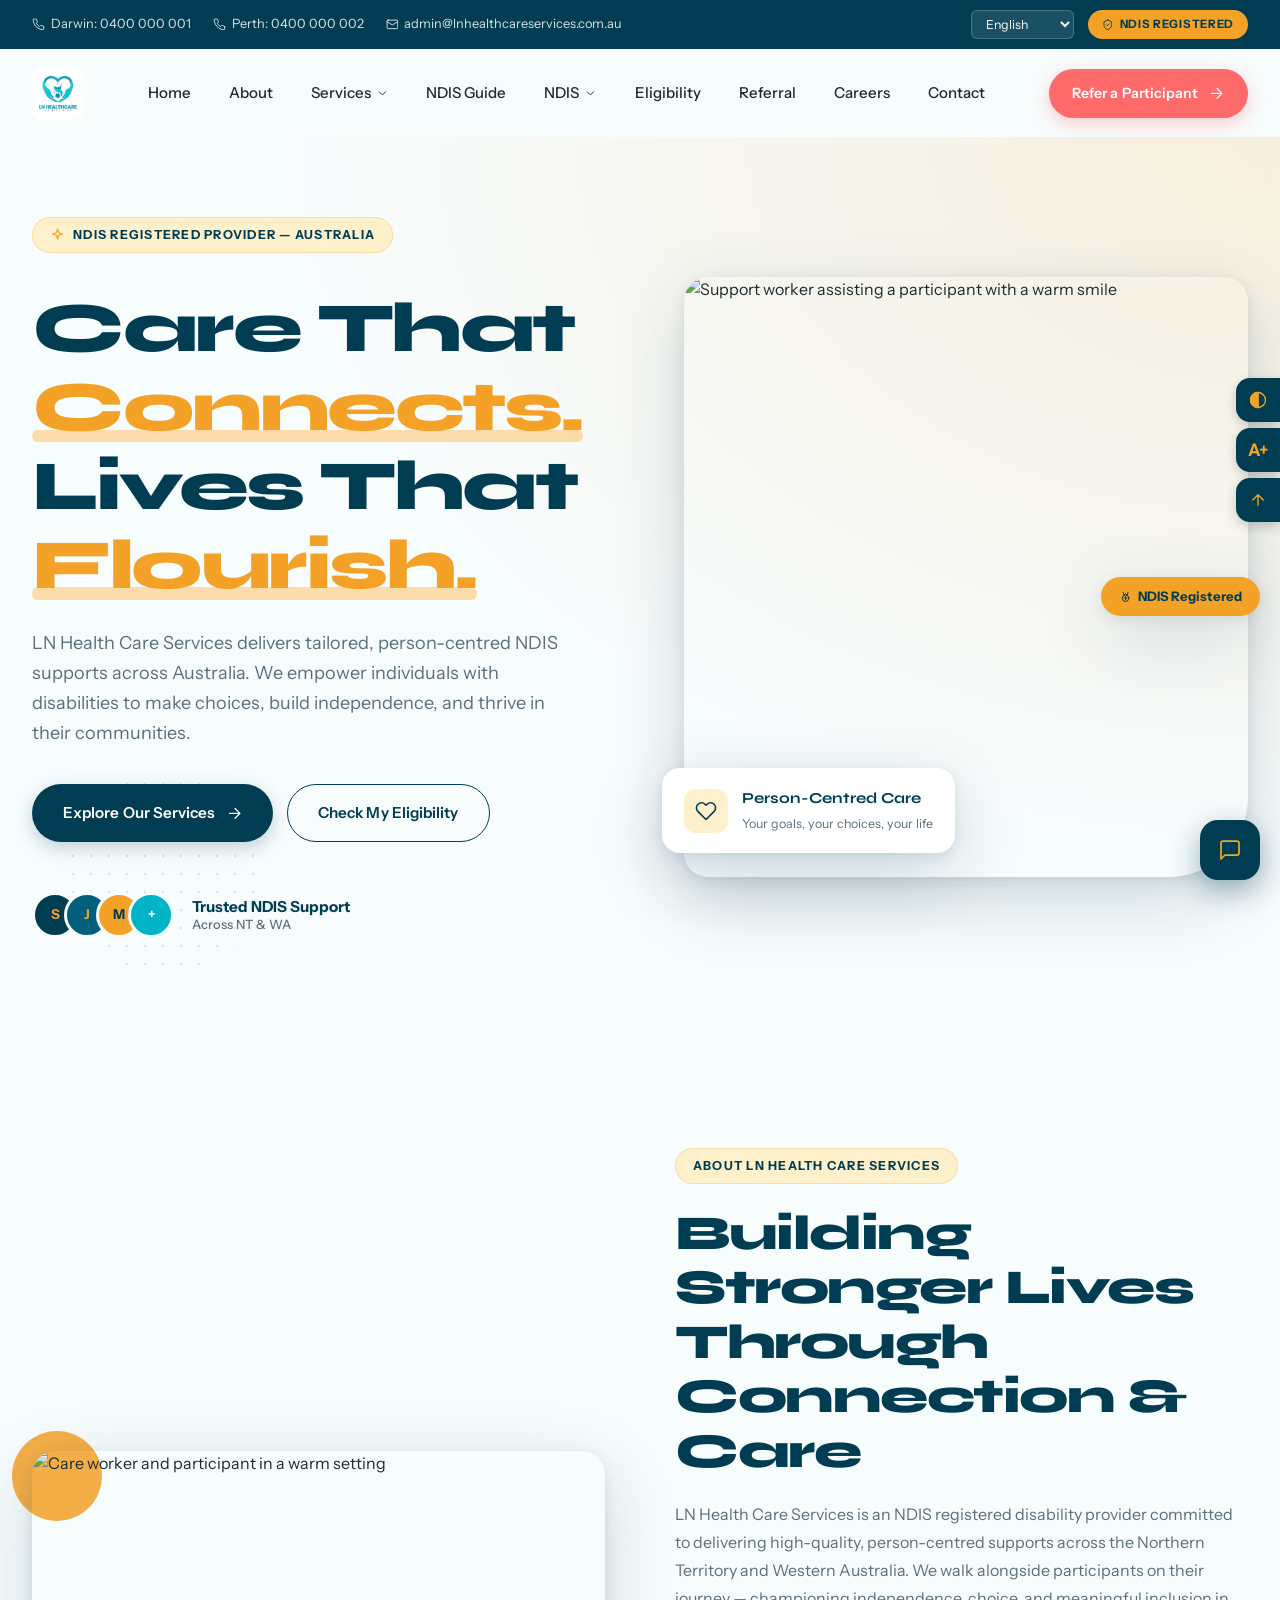
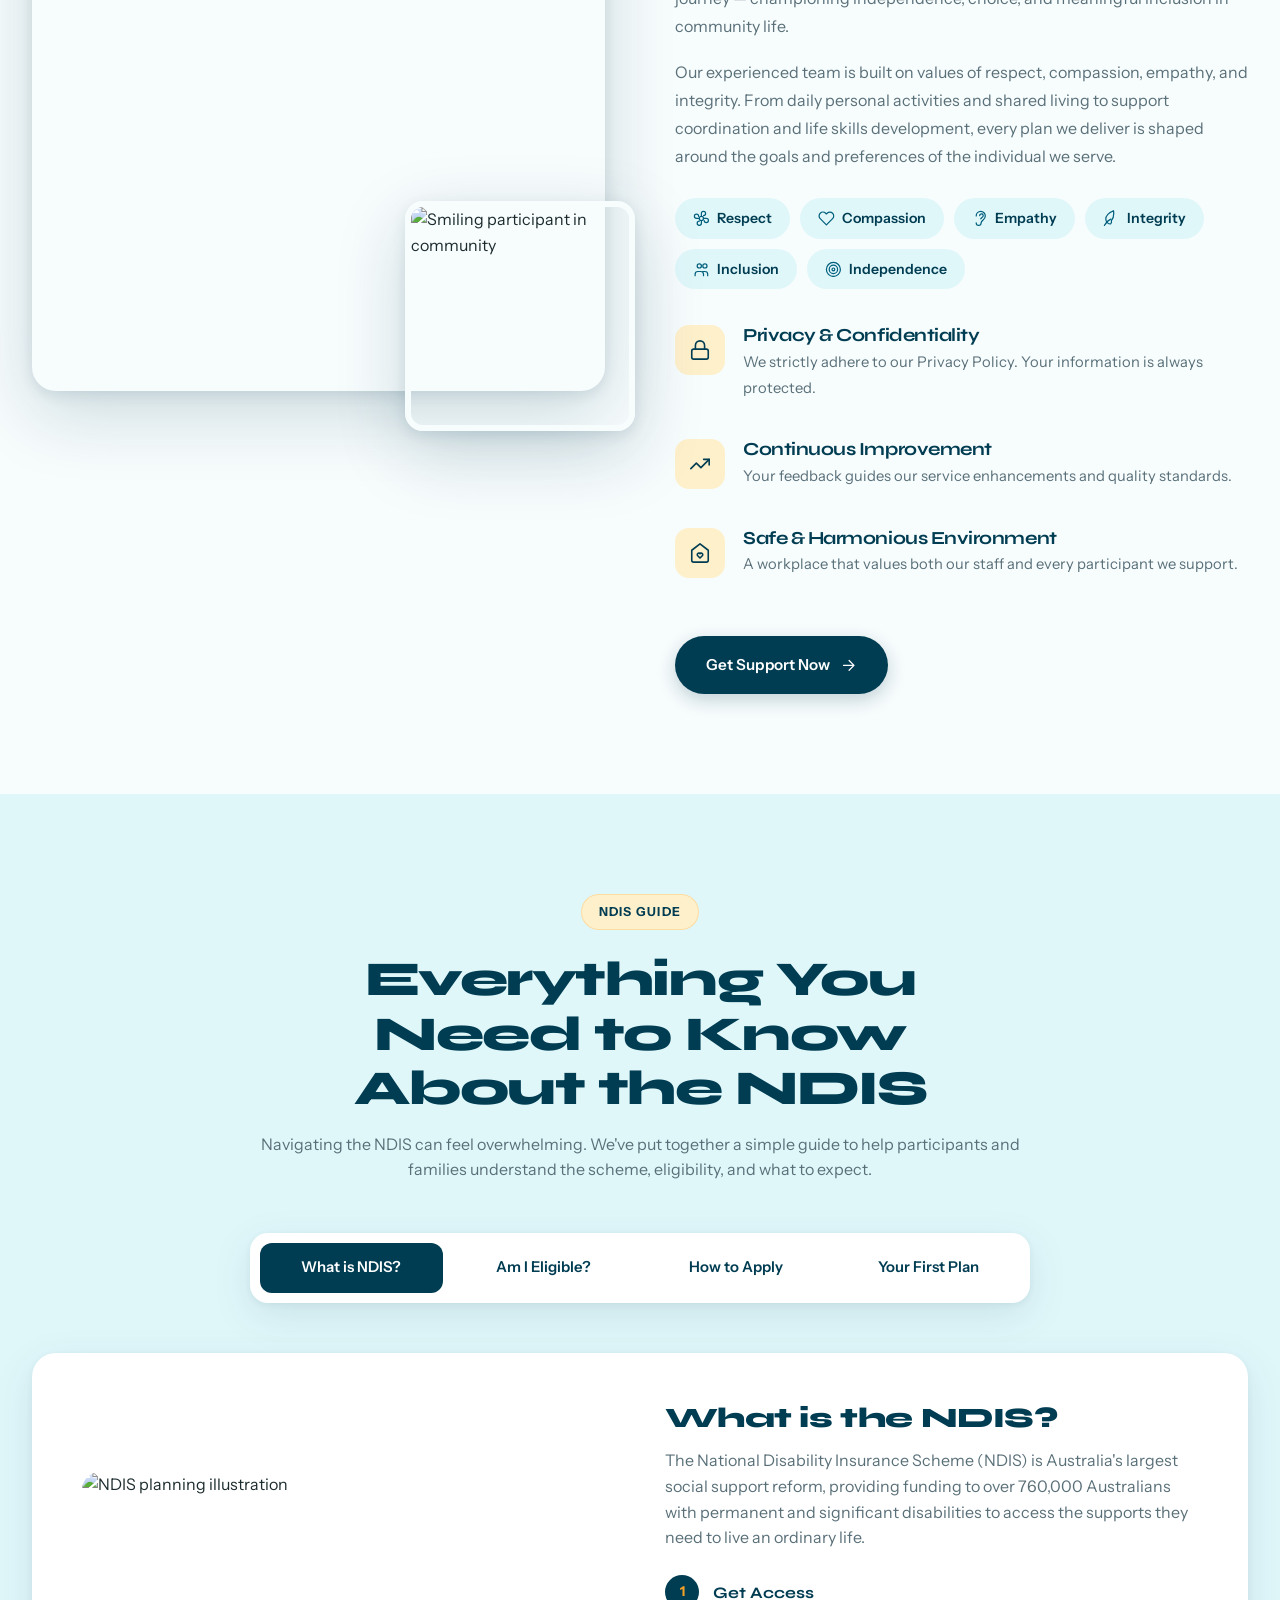
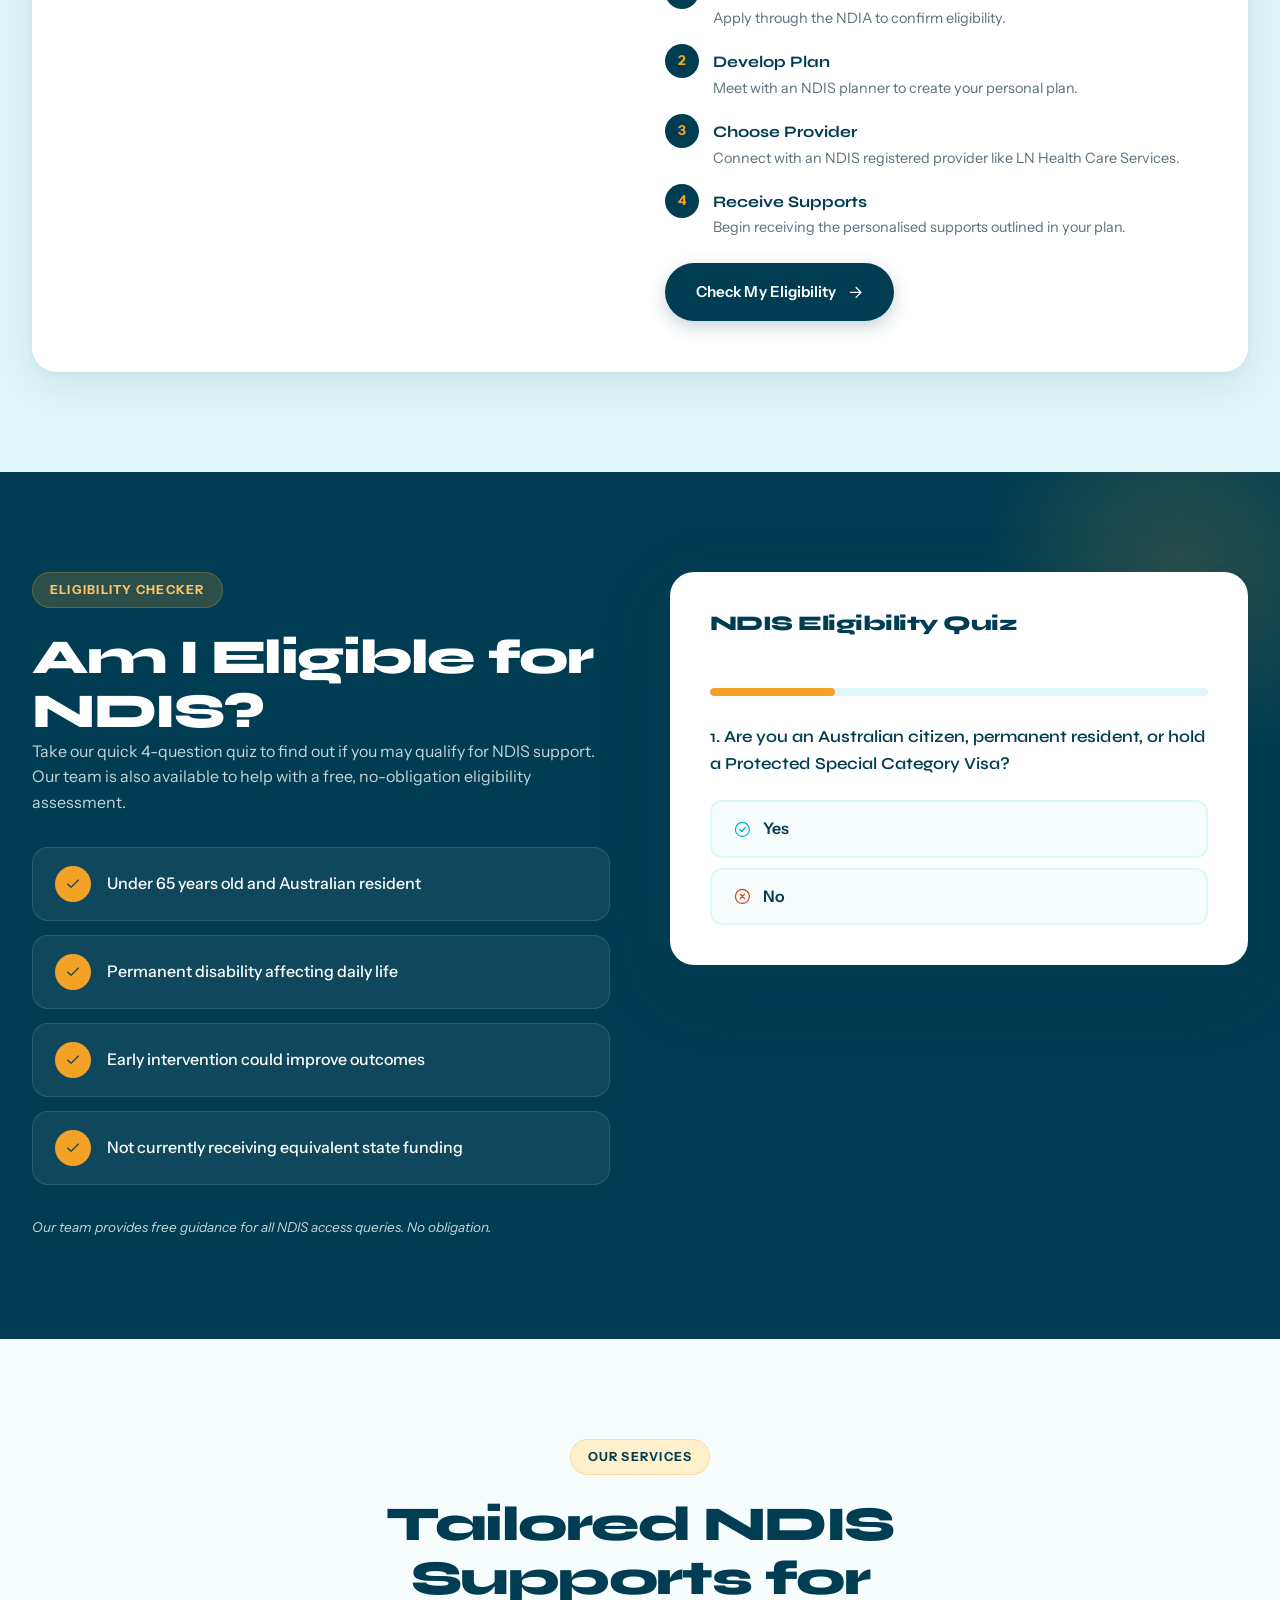
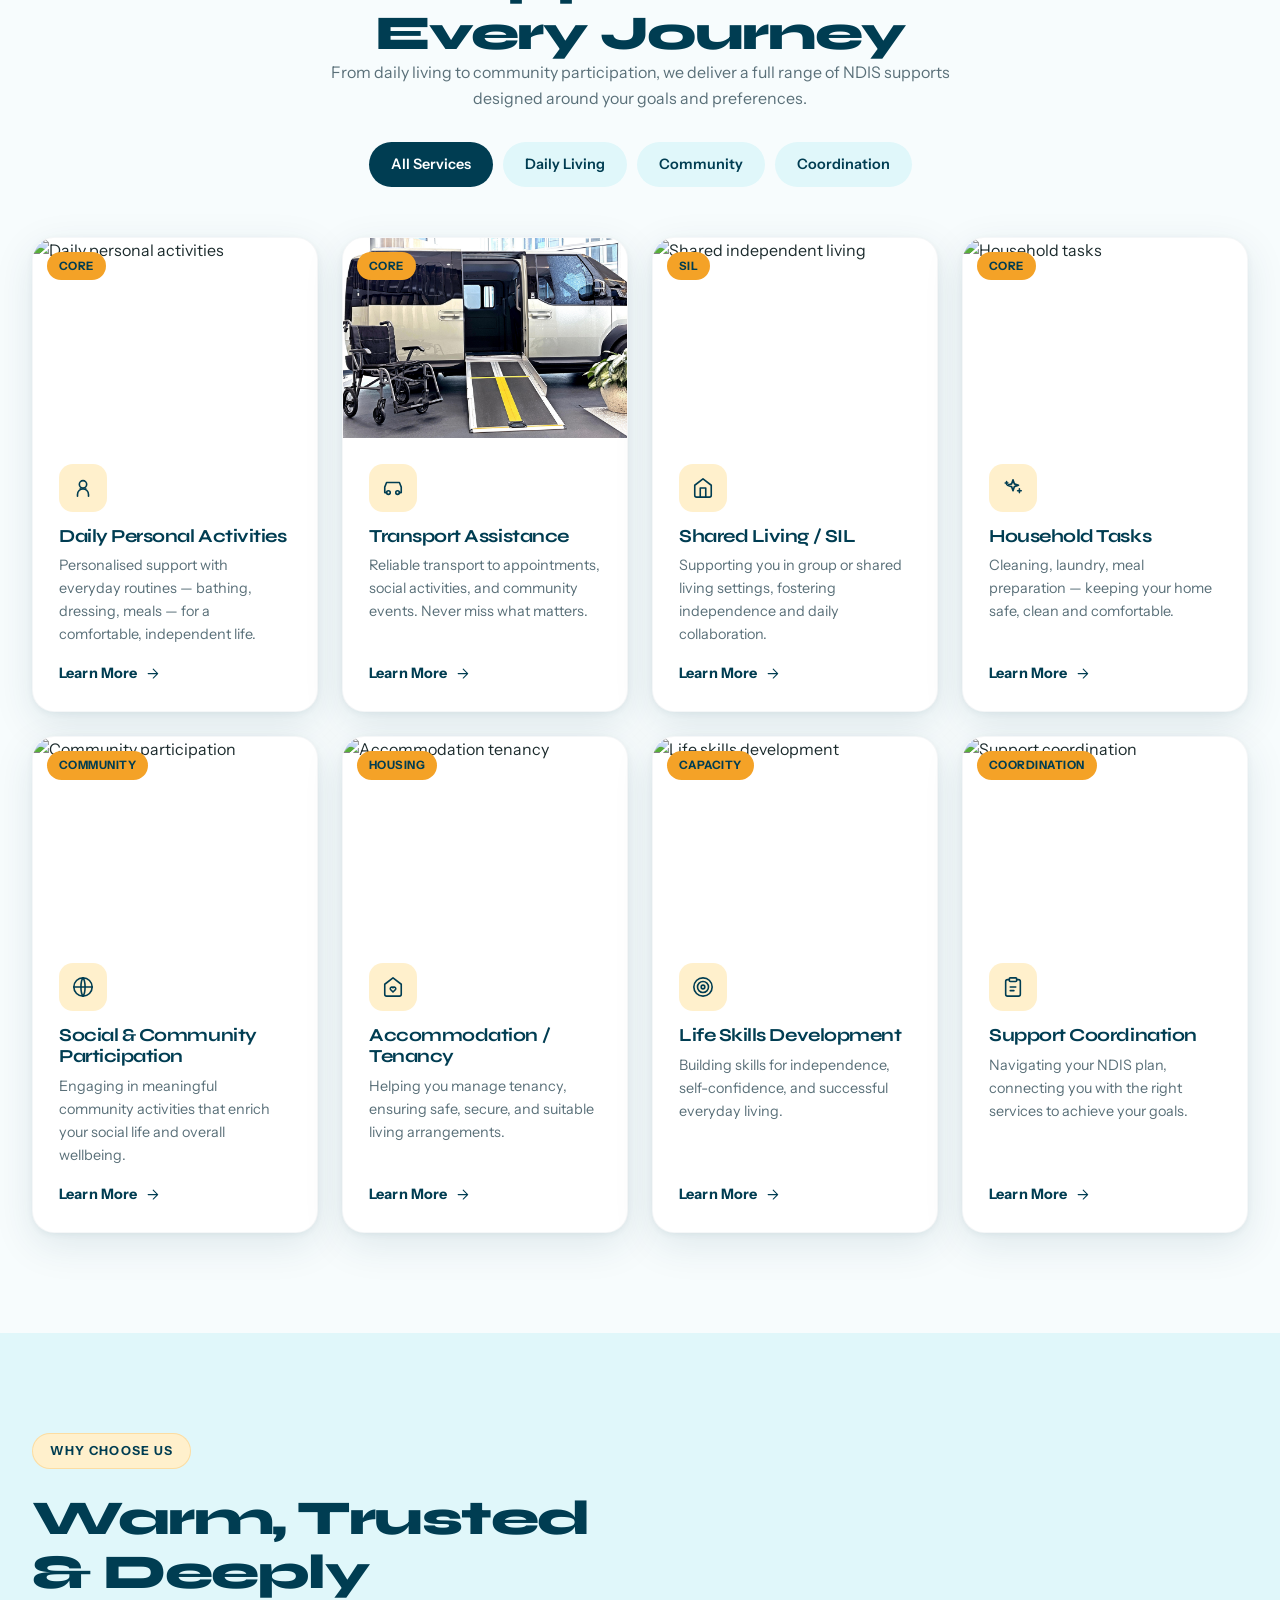
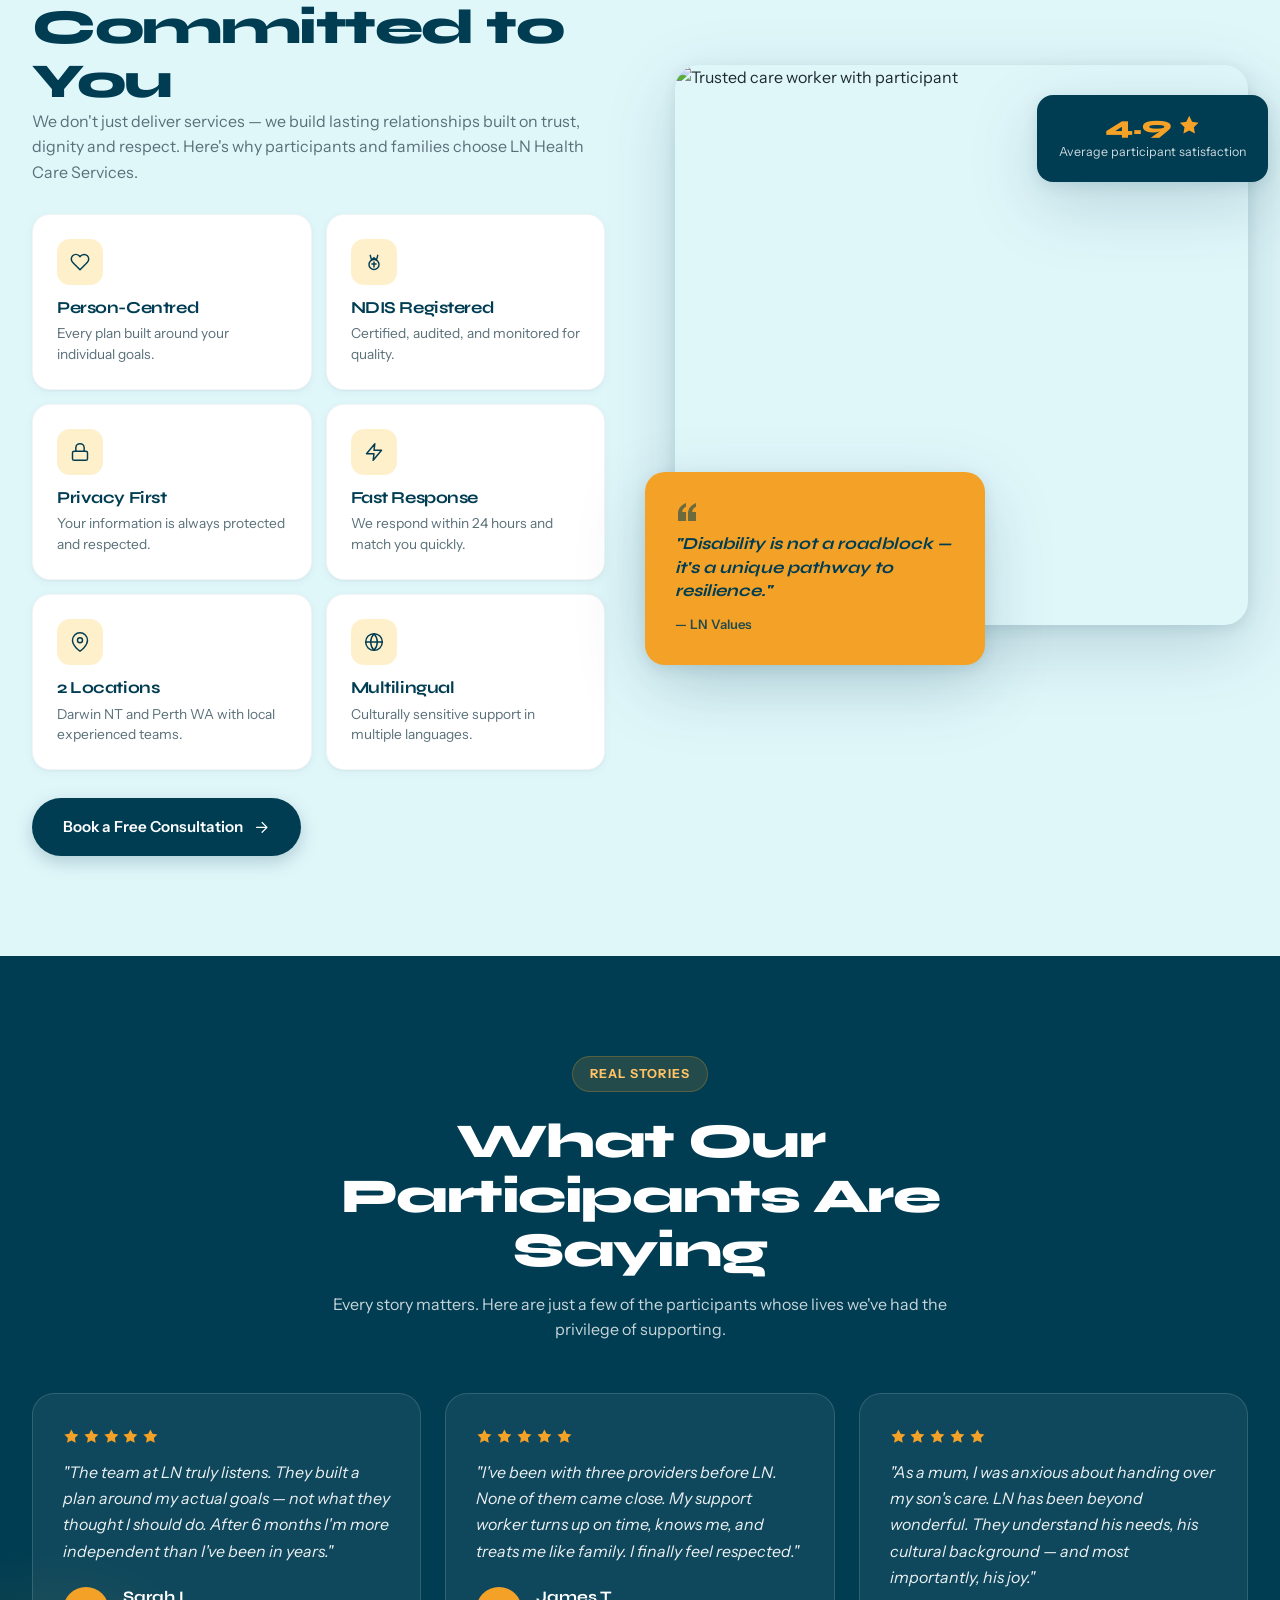
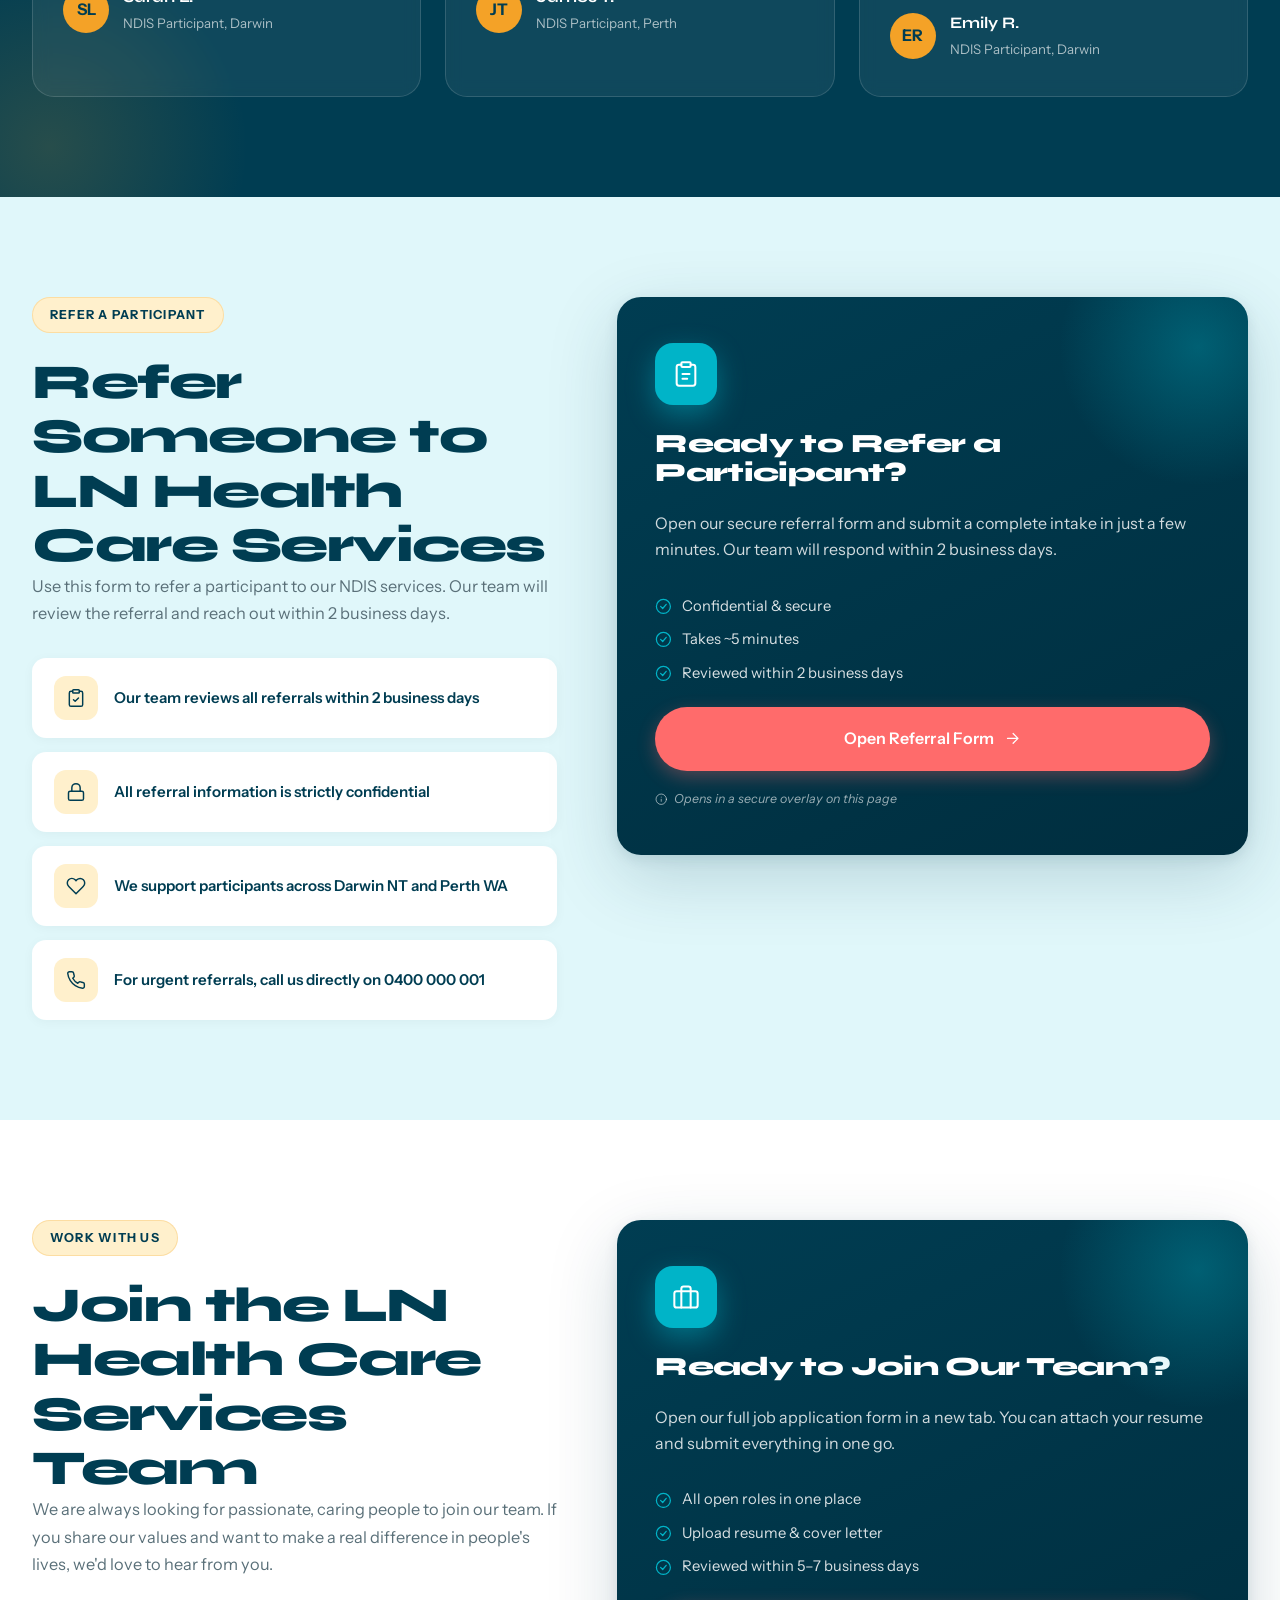
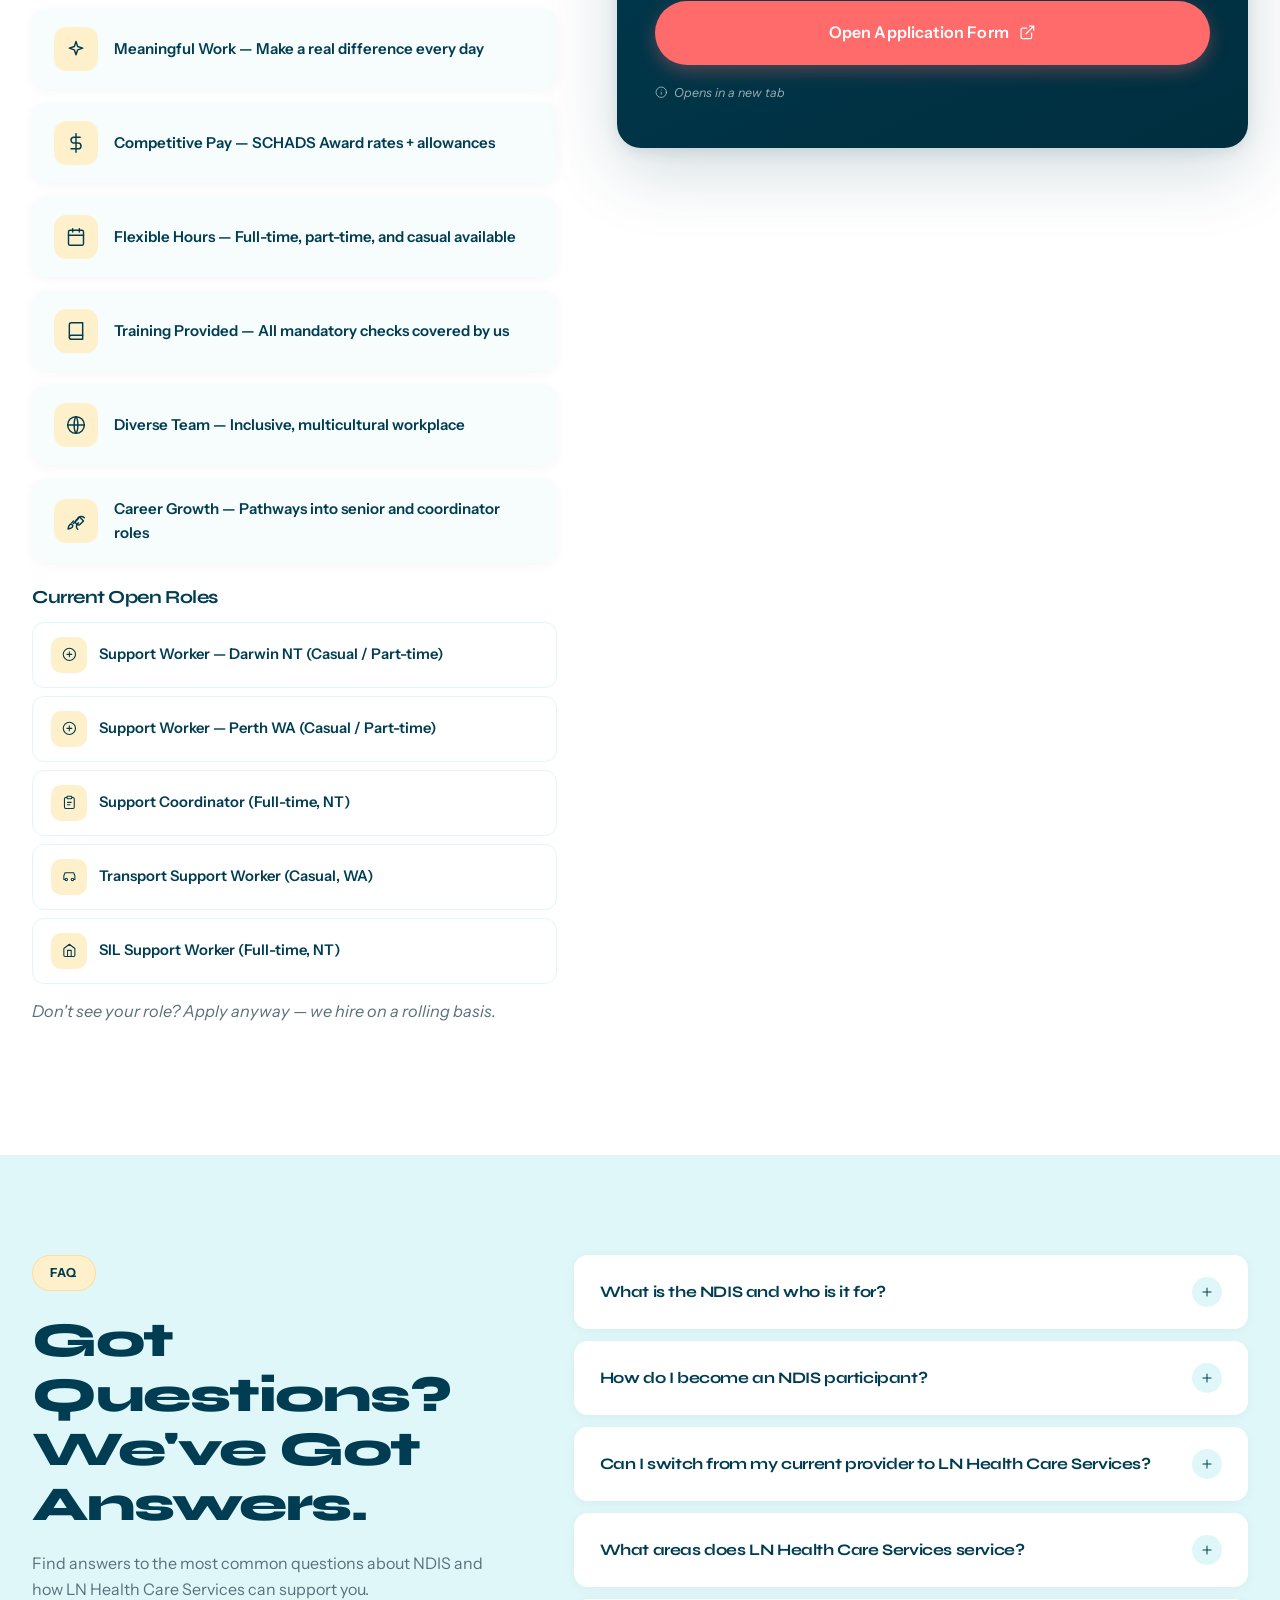
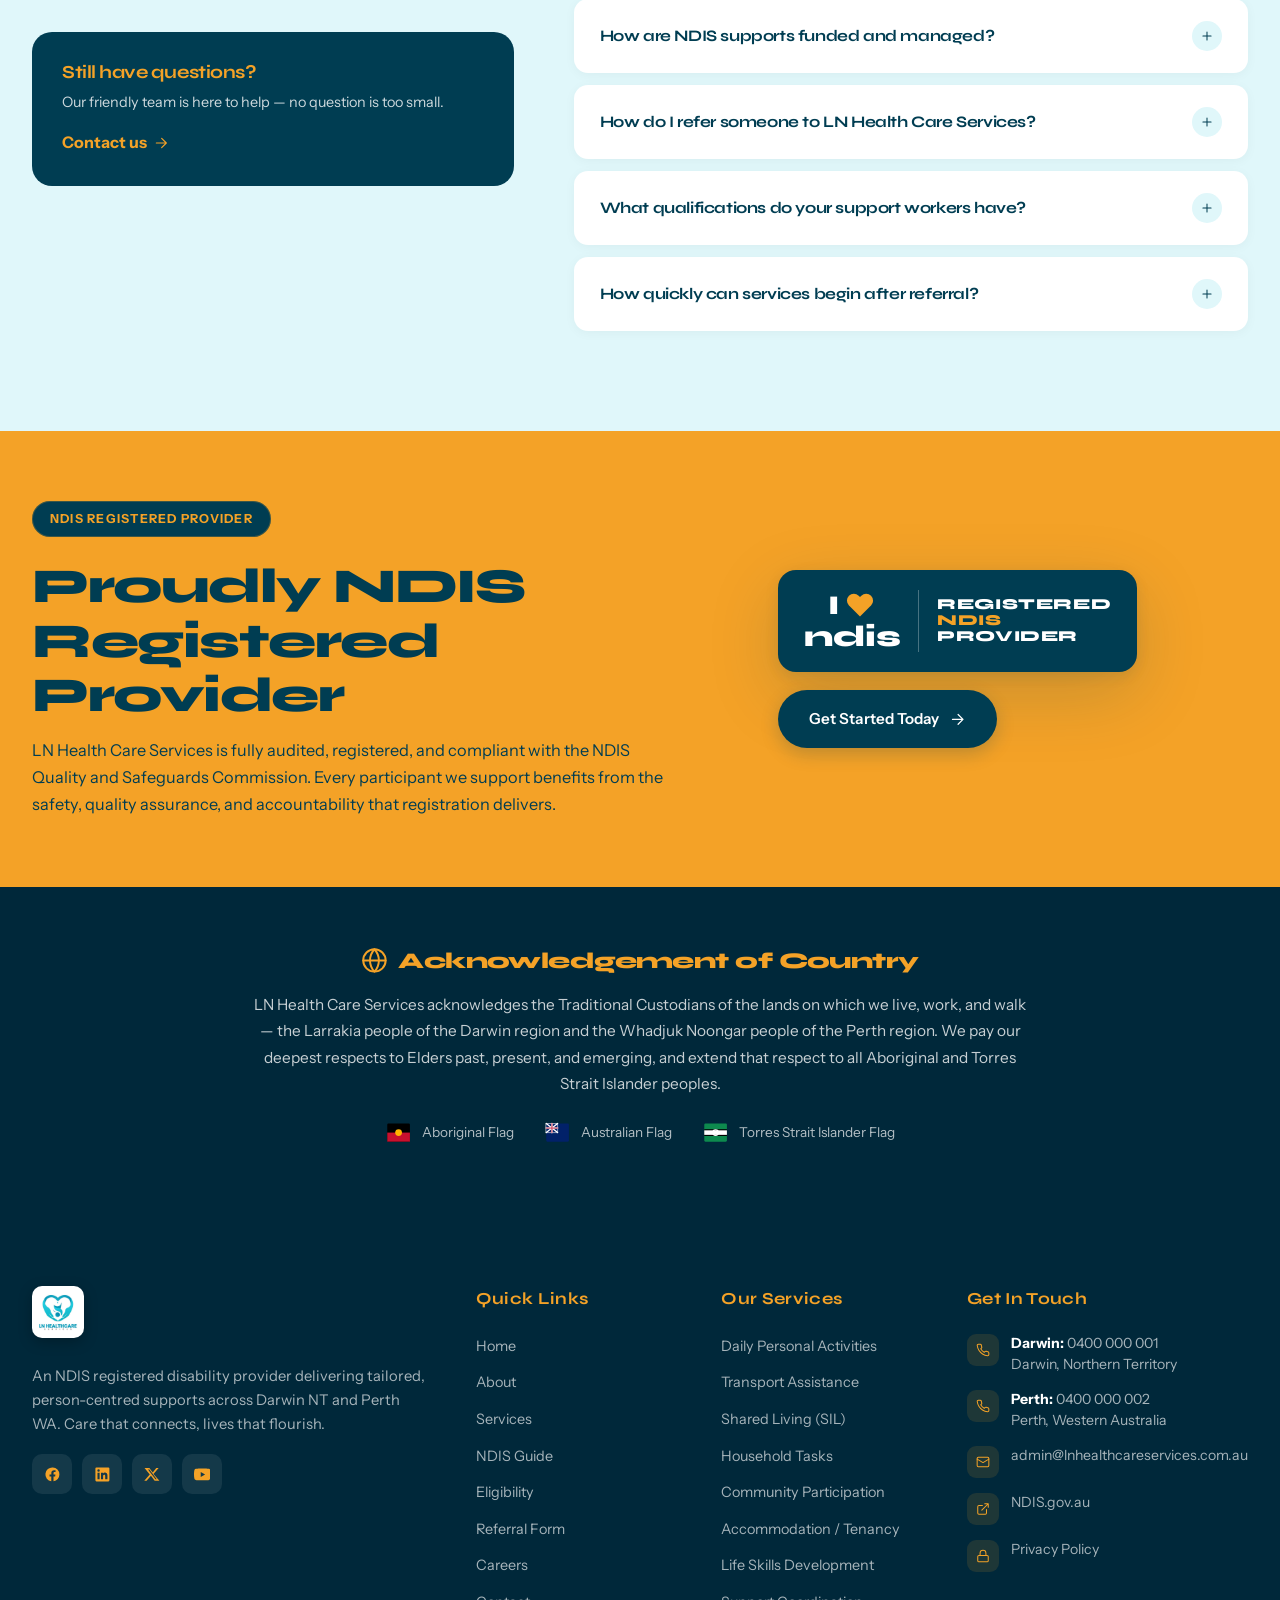
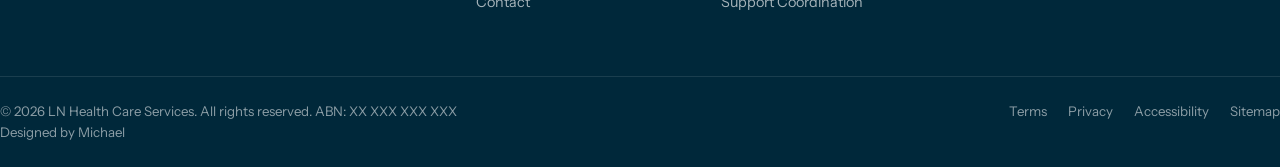
==== commit 7740f77d: "Add NDIS dropdown, registered provider badge, transport vehicle photo; remove unverified participant" ====
--- a/index.html
+++ b/index.html
@@ -210,6 +210,13 @@
         </div>
       </div>
       <a href="#guide">NDIS Guide</a>
+      <div class="nav-li">
+        <button aria-haspopup="true" aria-expanded="false">NDIS <svg class="ic" style="width:.85em;height:.85em"><use href="#ic-chevron-down"/></svg></button>
+        <div class="dd" role="menu">
+          <a href="https://www.ndis.gov.au/" target="_blank" rel="noopener noreferrer"><svg class="ic"><use href="#ic-globe"/></svg> National Disability Insurance Scheme</a>
+          <a href="https://www.ndiscommission.gov.au/" target="_blank" rel="noopener noreferrer"><svg class="ic"><use href="#ic-shield-check"/></svg> NDIS Commission</a>
+        </div>
+      </div>
       <a href="#elig">Eligibility</a>
       <a href="#referral">Referral</a>
       <a href="apply.html" target="_blank" rel="noopener">Careers</a>
@@ -234,6 +241,8 @@
   <a href="#about" onclick="closeMob()">About</a>
   <a href="#services" onclick="closeMob()">Services</a>
   <a href="#guide" onclick="closeMob()">NDIS Guide</a>
+  <a href="https://www.ndis.gov.au/" target="_blank" rel="noopener noreferrer" onclick="closeMob()">NDIS (ndis.gov.au)</a>
+  <a href="https://www.ndiscommission.gov.au/" target="_blank" rel="noopener noreferrer" onclick="closeMob()">NDIS Commission (ndiscommission.gov.au)</a>
   <a href="#elig" onclick="closeMob()">Eligibility Check</a>
   <a href="#referral" onclick="closeMob()">Refer a Participant</a>
   <a href="apply.html" target="_blank" rel="noopener" onclick="closeMob()">Careers</a>
@@ -268,7 +277,7 @@
           <div class="av">M</div>
           <div class="av">+</div>
         </div>
-        <div class="trust-tx">500+ Participants Supported<small>Across NT &amp; WA</small></div>
+        <div class="trust-tx">Trusted NDIS Support<small>Across NT &amp; WA</small></div>
       </div>
     </div>
     <div class="hero-r">
@@ -279,24 +288,8 @@
         <div class="fc-ic"><svg class="ic"><use href="#ic-heart"/></svg></div>
         <div><strong>Person-Centred Care</strong><small>Your goals, your choices, your life</small></div>
       </div>
-      <div class="hero-fcard fc-2">
-        <span class="num">500+</span>
-        <small>Happy Participants</small>
-      </div>
       <div class="hero-fcard fc-3"><svg class="ic"><use href="#ic-medal"/></svg> NDIS Registered</div>
     </div>
-  </div>
-</section>
-
-<!-- ============================================================
-     5. STATISTICS STRIP
-============================================================ -->
-<section class="stats" aria-label="Key statistics">
-  <div class="container">
-    <div class="stat-c reveal"><span class="n" data-target="500" data-suffix="+">0</span><span class="l">Participants Supported</span></div>
-    <div class="stat-c reveal"><span class="n" data-target="8">0</span><span class="l">NDIS Services Offered</span></div>
-    <div class="stat-c reveal"><span class="n" data-target="46" data-prefix="$" data-suffix="B+">0</span><span class="l">National NDIS Investment 2026</span></div>
-    <div class="stat-c reveal"><span class="n" data-target="761" data-suffix="K+">0</span><span class="l">Active NDIS Participants Nationally</span></div>
   </div>
 </section>
 
@@ -517,7 +510,7 @@
         <div class="svc-body"><div class="svc-ic"><svg class="ic"><use href="#ic-user-care"/></svg></div><h4>Daily Personal Activities</h4><p>Personalised support with everyday routines — bathing, dressing, meals — for a comfortable, independent life.</p><a href="#referral" class="svc-link">Learn More <svg class="ic"><use href="#ic-arrow-right"/></svg></a></div>
       </div>
       <div class="svc-card reveal" data-cat="daily">
-        <div class="img"><span class="tag">Core</span><img src="https://images.unsplash.com/photo-1486006920555-c77dcf18193c?w=600&q=80" alt="Transport support" loading="lazy" /></div>
+        <div class="img"><span class="tag">Core</span><img src="wheelchair-vehicle.jpg" alt="Wheelchair accessible vehicle for participant transport" loading="lazy" /></div>
         <div class="svc-body"><div class="svc-ic"><svg class="ic"><use href="#ic-car"/></svg></div><h4>Transport Assistance</h4><p>Reliable transport to appointments, social activities, and community events. Never miss what matters.</p><a href="#referral" class="svc-link">Learn More <svg class="ic"><use href="#ic-arrow-right"/></svg></a></div>
       </div>
       <div class="svc-card reveal" data-cat="daily">
@@ -890,9 +883,20 @@
       <p>LN Health Care Services is fully audited, registered, and compliant with the NDIS Quality and Safeguards Commission. Every participant we support benefits from the safety, quality assurance, and accountability that registration delivers.</p>
     </div>
     <div class="ndis-r reveal">
-      <div class="ndis-badge">
-        <div class="ndis-badge-ic"><svg class="ic"><use href="#ic-medal"/></svg></div>
-        <div><strong>NDIS Registered</strong><span>Provider Number: XXXXXXXXX</span></div>
+      <div class="ndis-badge" role="img" aria-label="Registered NDIS Provider">
+        <div class="ndis-badge-l">
+          <div class="ndis-l-top">
+            <span class="ndis-i">I</span>
+            <svg class="ndis-heart" viewBox="0 0 24 24" aria-hidden="true"><path d="M20.84 4.61a5.5 5.5 0 0 0-7.78 0L12 5.67l-1.06-1.06a5.5 5.5 0 1 0-7.78 7.78l1.06 1.06L12 21.23l7.78-7.78 1.06-1.06a5.5 5.5 0 0 0 0-7.78z"/></svg>
+          </div>
+          <span class="ndis-word">ndis</span>
+        </div>
+        <div class="ndis-badge-divider" aria-hidden="true"></div>
+        <div class="ndis-badge-r">
+          <span>REGISTERED</span>
+          <span>NDIS</span>
+          <span>PROVIDER</span>
+        </div>
       </div>
       <button type="button" class="btn btn-p" onclick="openReferralModal()">Get Started Today <svg class="ic"><use href="#ic-arrow-right"/></svg></button>
     </div>
--- a/style.css
+++ b/style.css
@@ -312,20 +312,6 @@
 }
 
 /* =========================================================
-   STAT STRIP
-========================================================= */
-.stats{background:var(--g);padding:80px 0;color:#fff}
-.stats .container{display:grid;grid-template-columns:repeat(4,1fr);gap:0}
-.stat-c{padding:0 30px;text-align:center;border-right:1px solid rgba(255,255,255,.12)}
-.stat-c:last-child{border-right:none}
-.stat-c .n{
-  font-family:'Syne',sans-serif;font-weight:800;
-  font-size:clamp(2.5rem,4vw,3.6rem);color:var(--a);line-height:1;
-  display:block;margin-bottom:10px;
-}
-.stat-c .l{font-size:.9rem;color:rgba(255,255,255,.75);font-weight:500}
-
-/* =========================================================
    ABOUT
 ========================================================= */
 .about .container{display:grid;grid-template-columns:1fr 1fr;gap:70px;align-items:center}
@@ -738,12 +724,18 @@
 .ndis-banner p{color:var(--g);font-size:1.02rem;line-height:1.65;max-width:640px}
 .ndis-r{display:flex;flex-direction:column;align-items:flex-start;gap:18px}
 .ndis-badge{
-  display:flex;align-items:center;gap:14px;background:var(--g);color:var(--a);
-  padding:18px 24px;border-radius:16px;
-}
-.ndis-badge-ic{width:46px;height:46px;border-radius:12px;background:rgba(244,162,39,.18);color:var(--a);display:flex;align-items:center;justify-content:center;font-size:24px}
-.ndis-badge strong{font-family:'Syne',sans-serif;font-size:1.05rem;display:block}
-.ndis-badge span{color:rgba(255,255,255,.75);font-size:.82rem}
+  display:inline-flex;align-items:center;gap:18px;background:var(--g);color:#fff;
+  padding:20px 26px;border-radius:18px;box-shadow:var(--sh2);
+}
+.ndis-badge-l{display:flex;flex-direction:column;align-items:center;gap:2px;font-family:'Syne',sans-serif;line-height:1}
+.ndis-l-top{display:flex;align-items:center;gap:6px}
+.ndis-badge-l .ndis-i{font-size:1.7rem;font-weight:800;color:#fff}
+.ndis-badge-l .ndis-heart{width:30px;height:30px;fill:var(--a)}
+.ndis-badge-l .ndis-word{font-size:1.85rem;font-weight:800;color:#fff;letter-spacing:-.02em}
+.ndis-badge-divider{width:1px;align-self:stretch;background:rgba(255,255,255,.28)}
+.ndis-badge-r{display:flex;flex-direction:column;line-height:1.05;font-family:'Syne',sans-serif}
+.ndis-badge-r span{font-size:.95rem;font-weight:800;letter-spacing:.04em;color:#fff}
+.ndis-badge-r span:nth-child(2){color:var(--a)}
 
 /* =========================================================
    ACKNOWLEDGEMENT OF COUNTRY
@@ -947,10 +939,6 @@
   }
   .svc-grid{grid-template-columns:repeat(2,1fr)}
   .testi-grid{grid-template-columns:1fr;gap:18px}
-  .stats .container{grid-template-columns:repeat(2,1fr);gap:30px 0}
-  .stat-c{padding:20px 30px;border-right:none;border-bottom:1px solid rgba(255,255,255,.12)}
-  .stat-c:nth-last-child(-n+2){border-bottom:none}
-  .stat-c:nth-child(odd){border-right:1px solid rgba(255,255,255,.12)}
   .nav-l{display:none}
   .hamb{display:flex}
   .hero-img-wrap img{height:480px}
@@ -974,9 +962,6 @@
   .form-card{padding:28px 22px}
   .form-row{grid-template-columns:1fr}
   .svc-grid{grid-template-columns:1fr}
-  .stats .container{grid-template-columns:1fr}
-  .stat-c{border-right:none !important}
-  .stat-c:not(:last-child){border-bottom:1px solid rgba(255,255,255,.12)}
   .why-grid{grid-template-columns:1fr}
   .about-img .accent-img{width:160px;height:160px;bottom:-20px;right:-10px}
   .why-quote{position:static;margin-top:20px;max-width:100%}
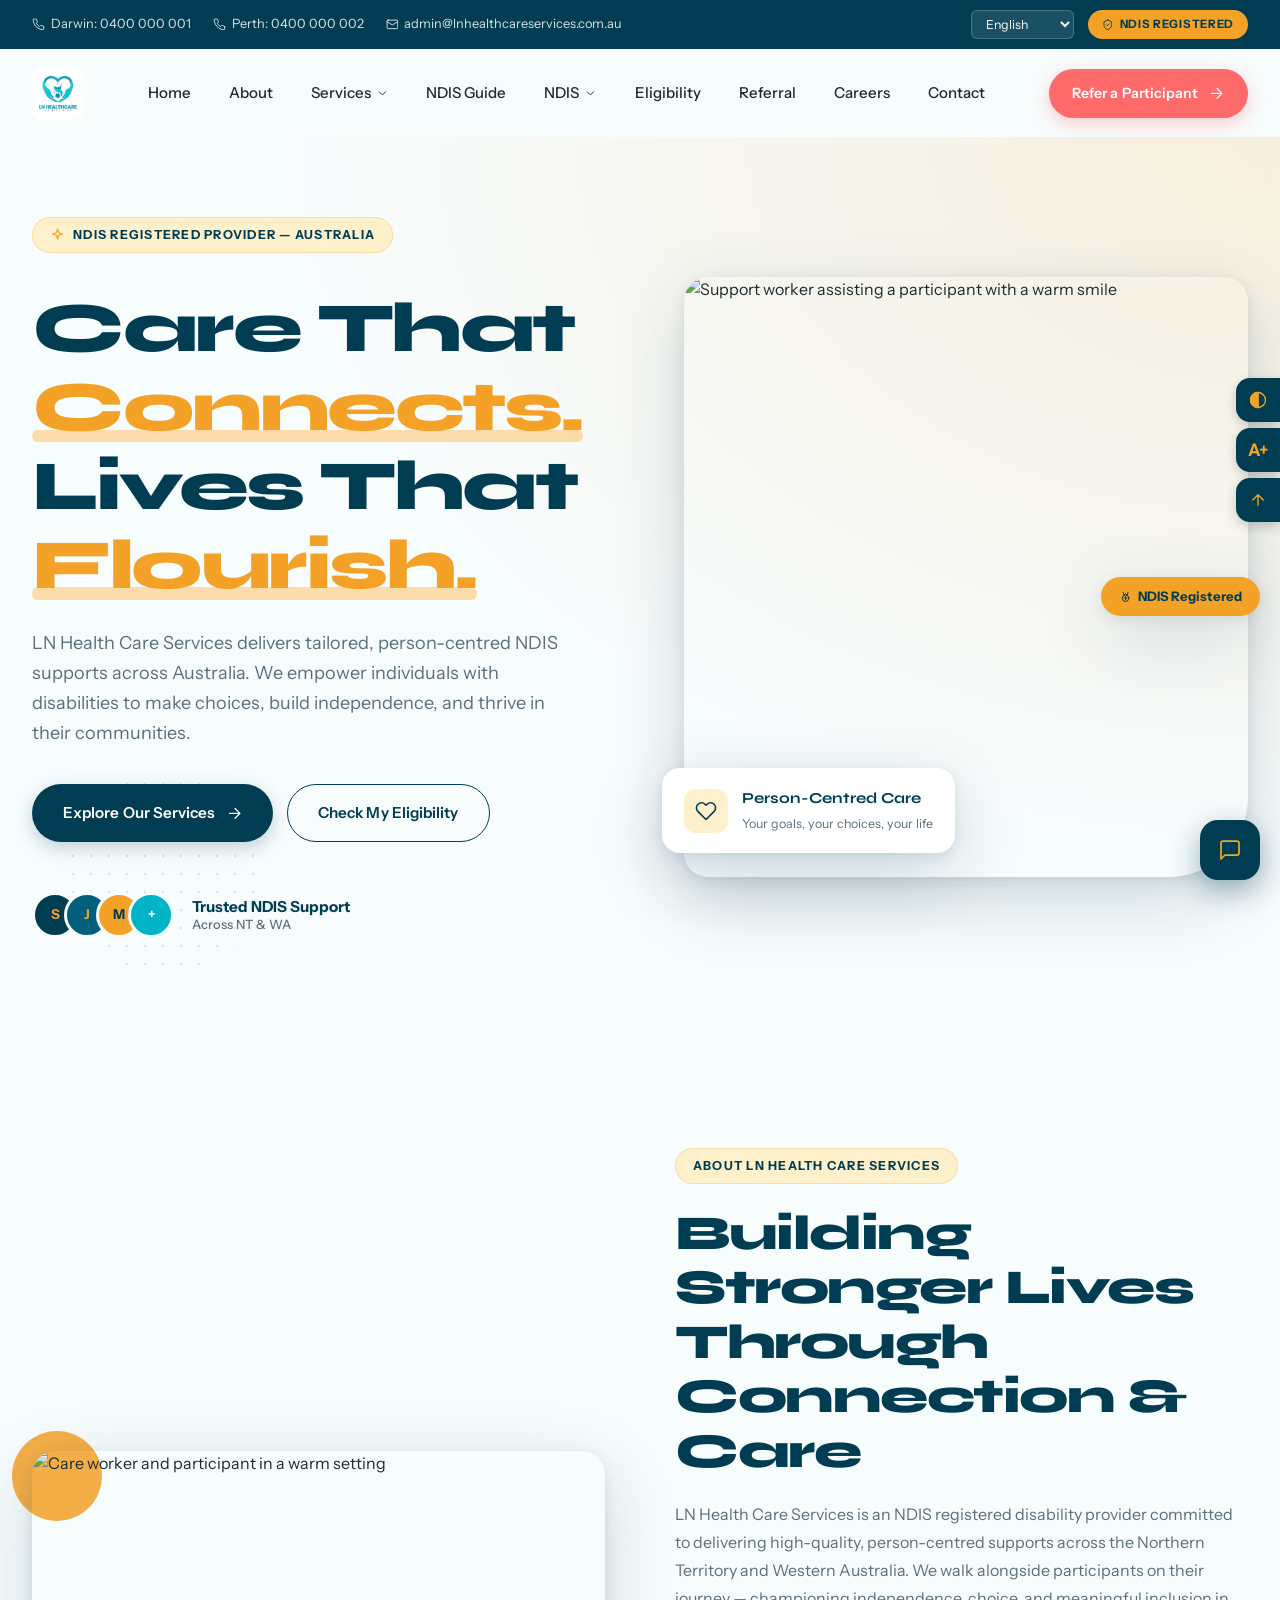
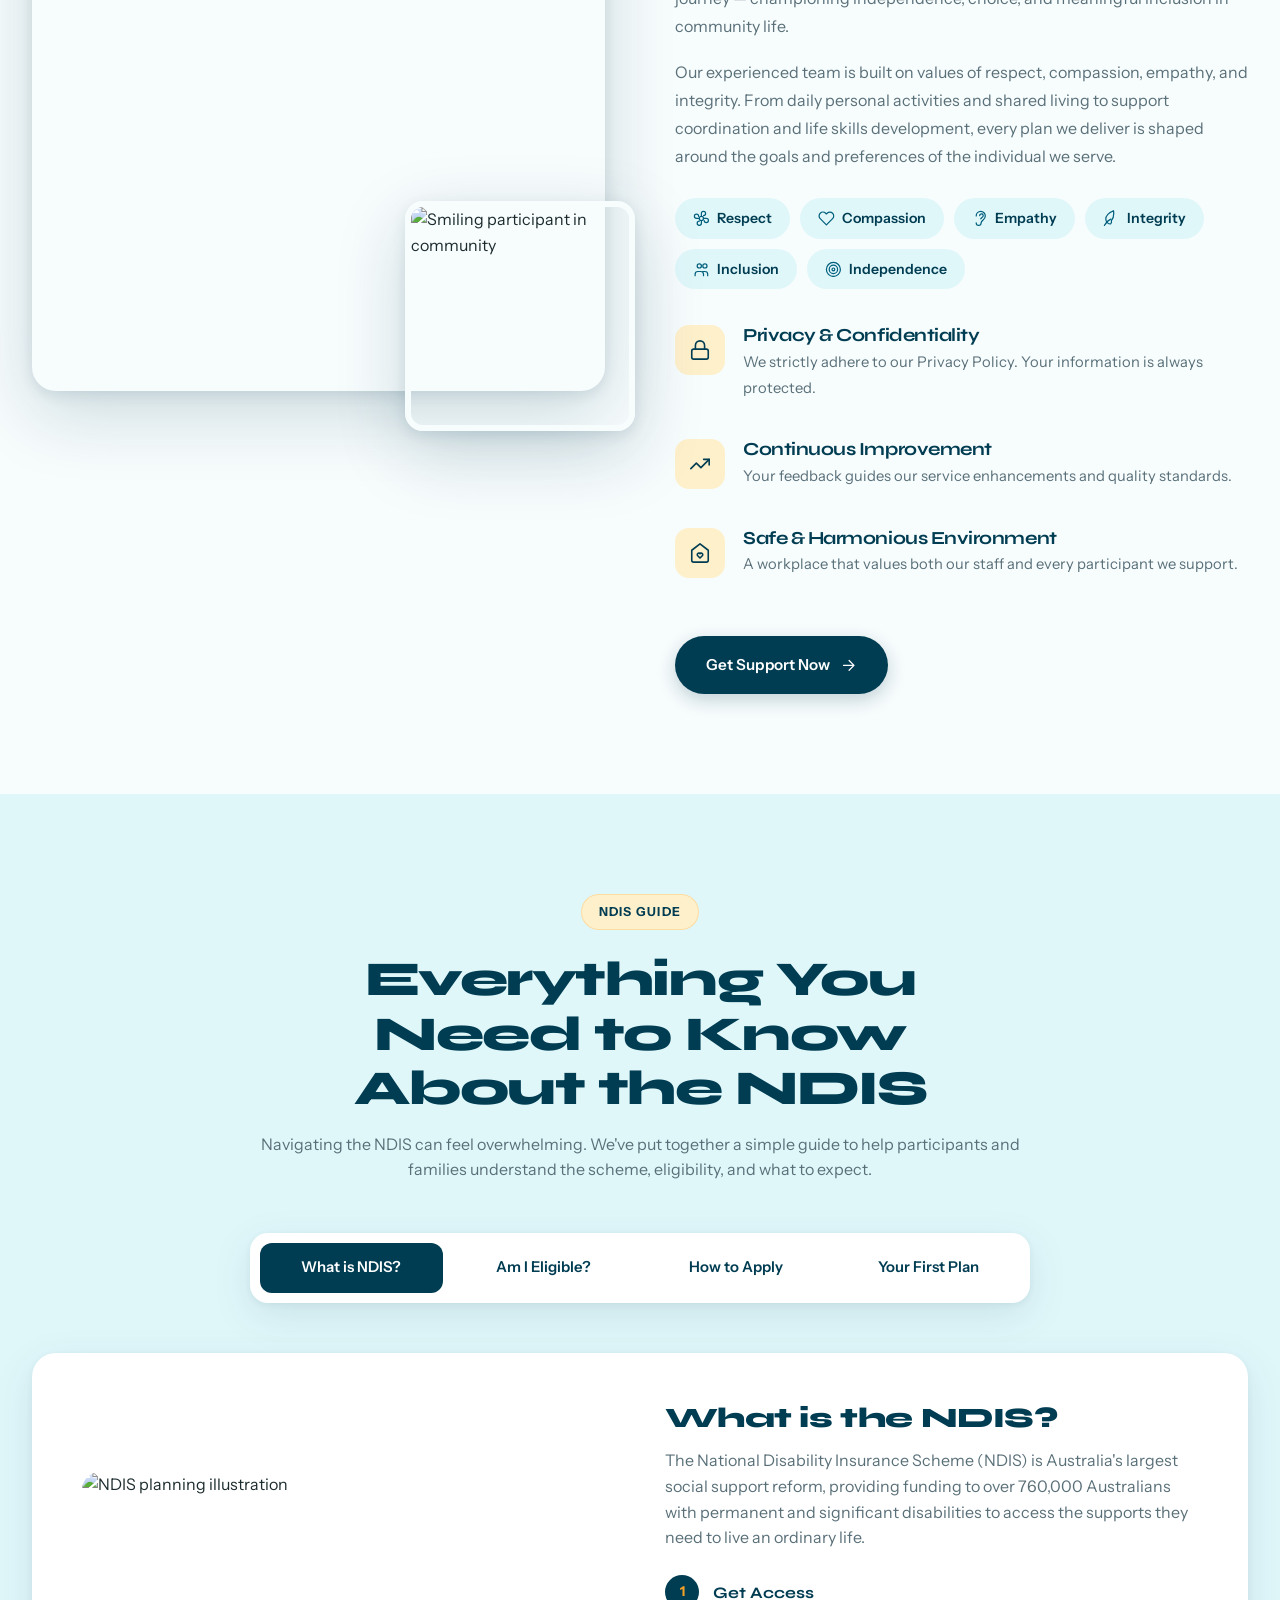
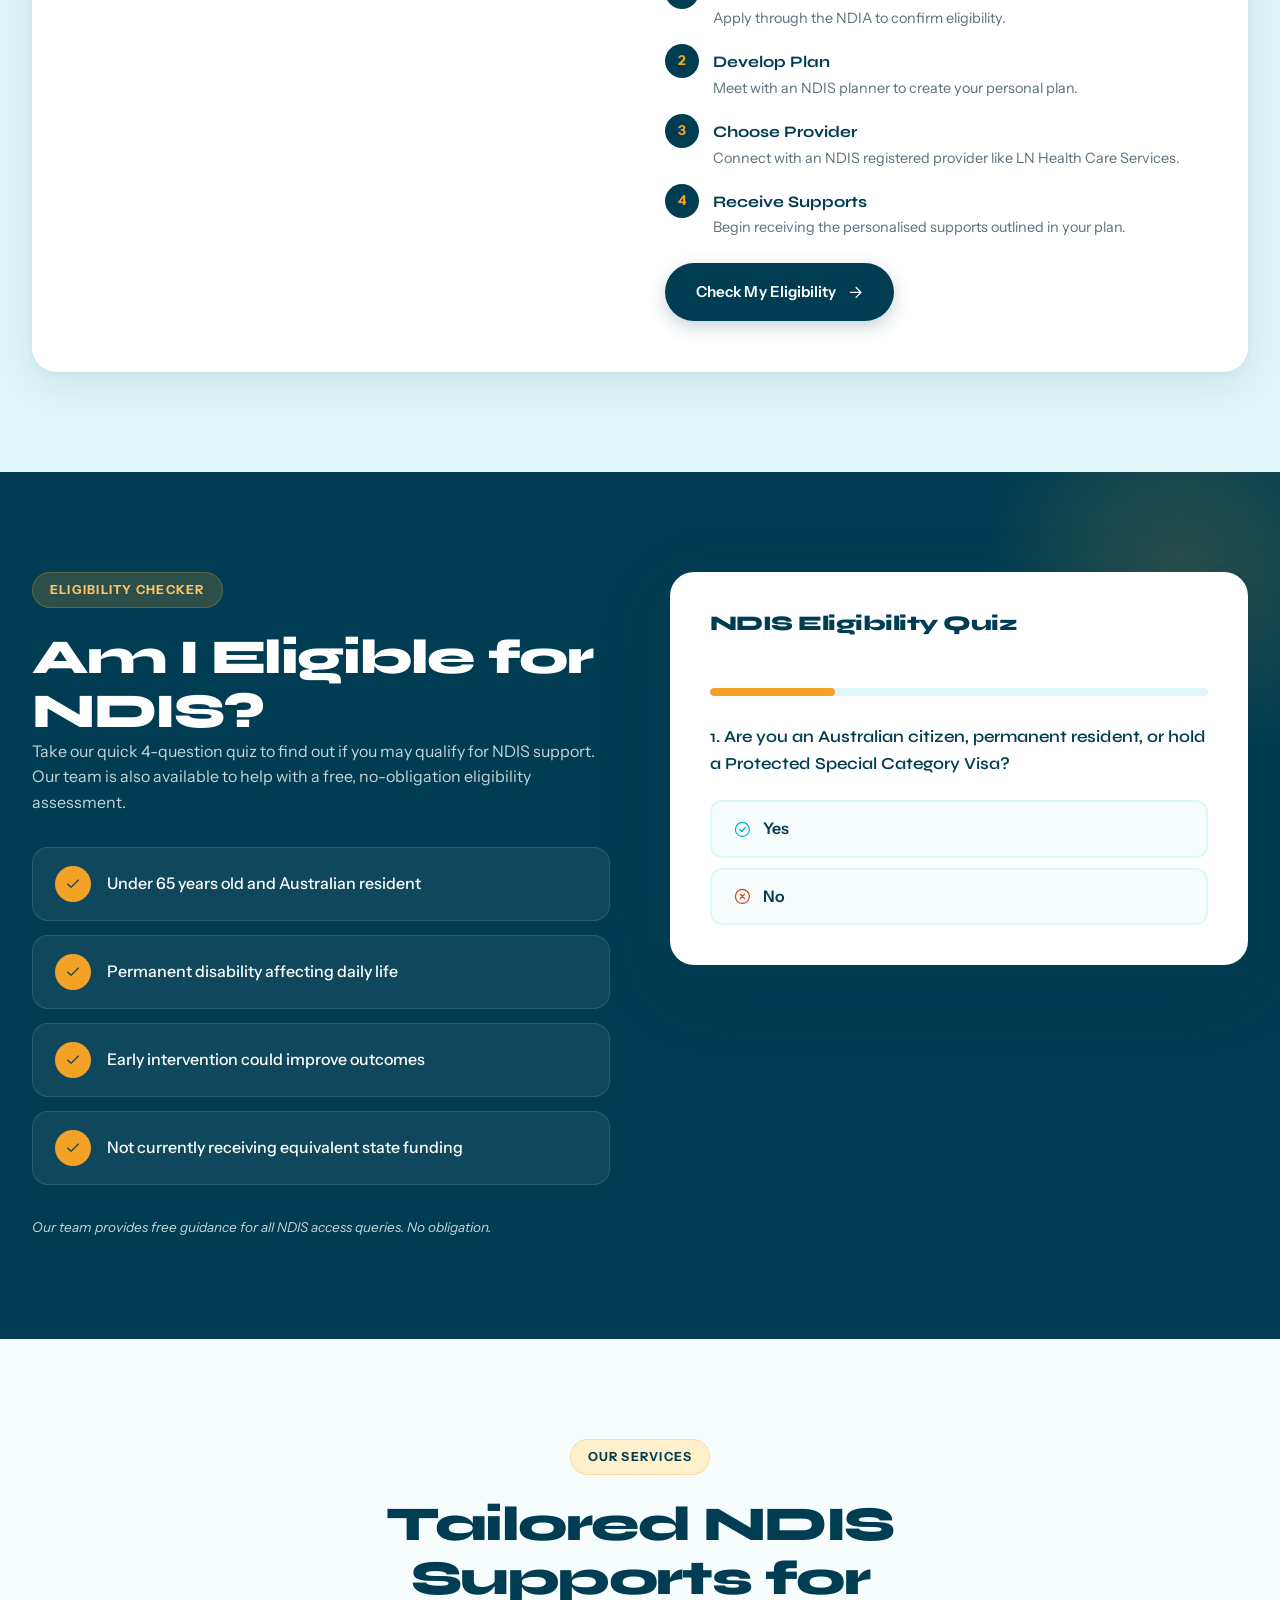
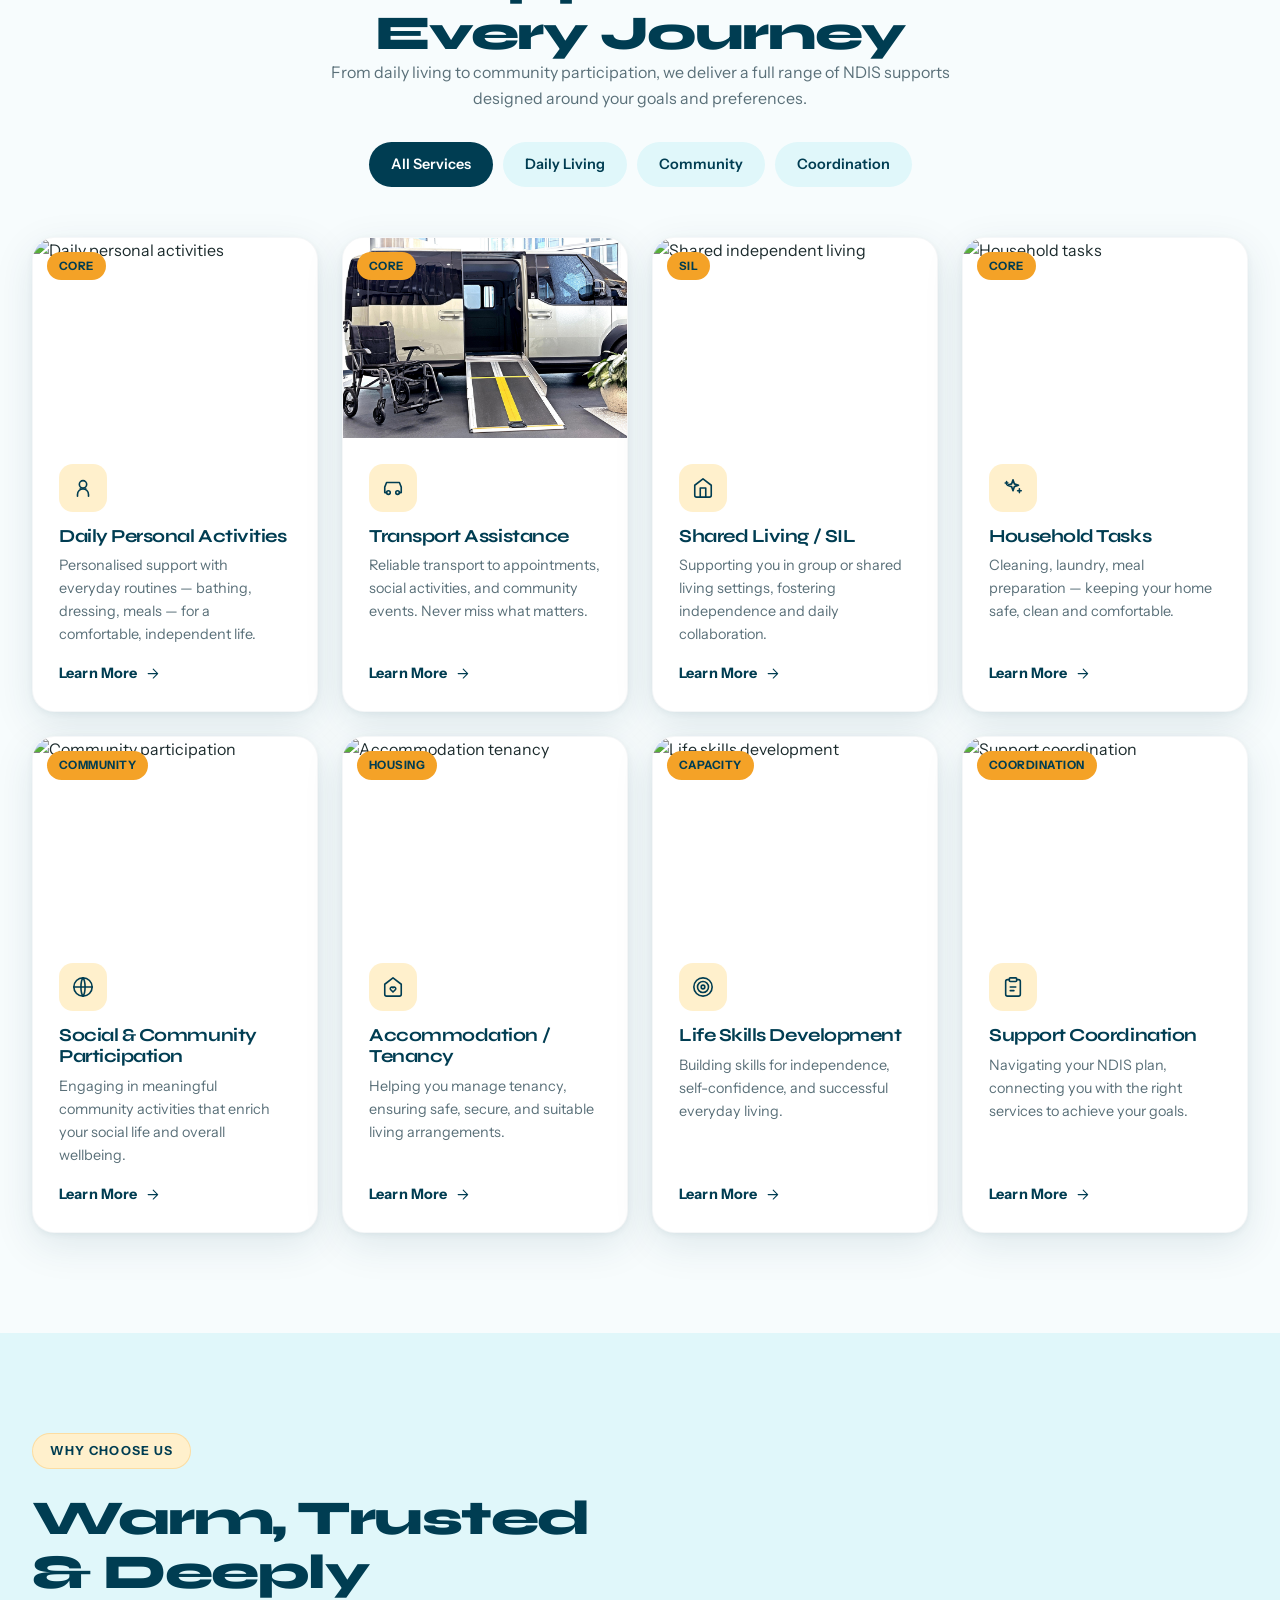
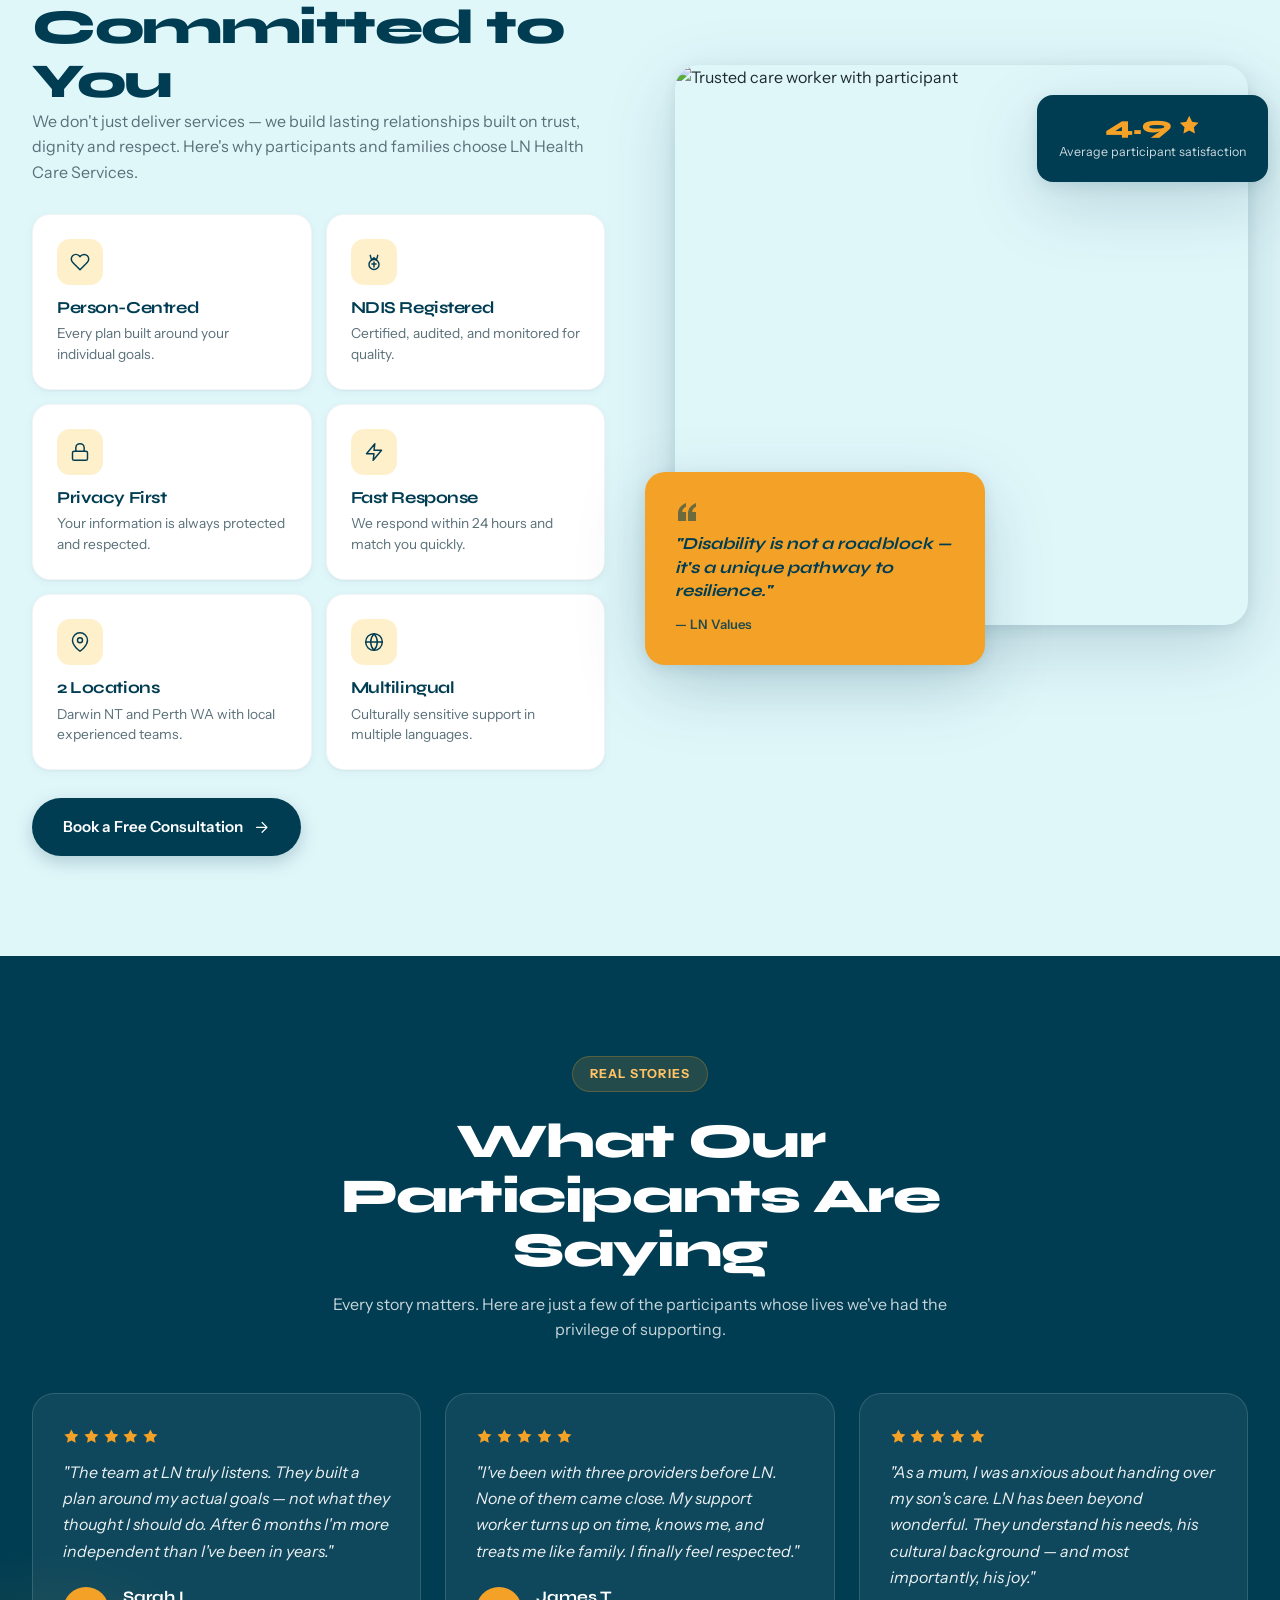
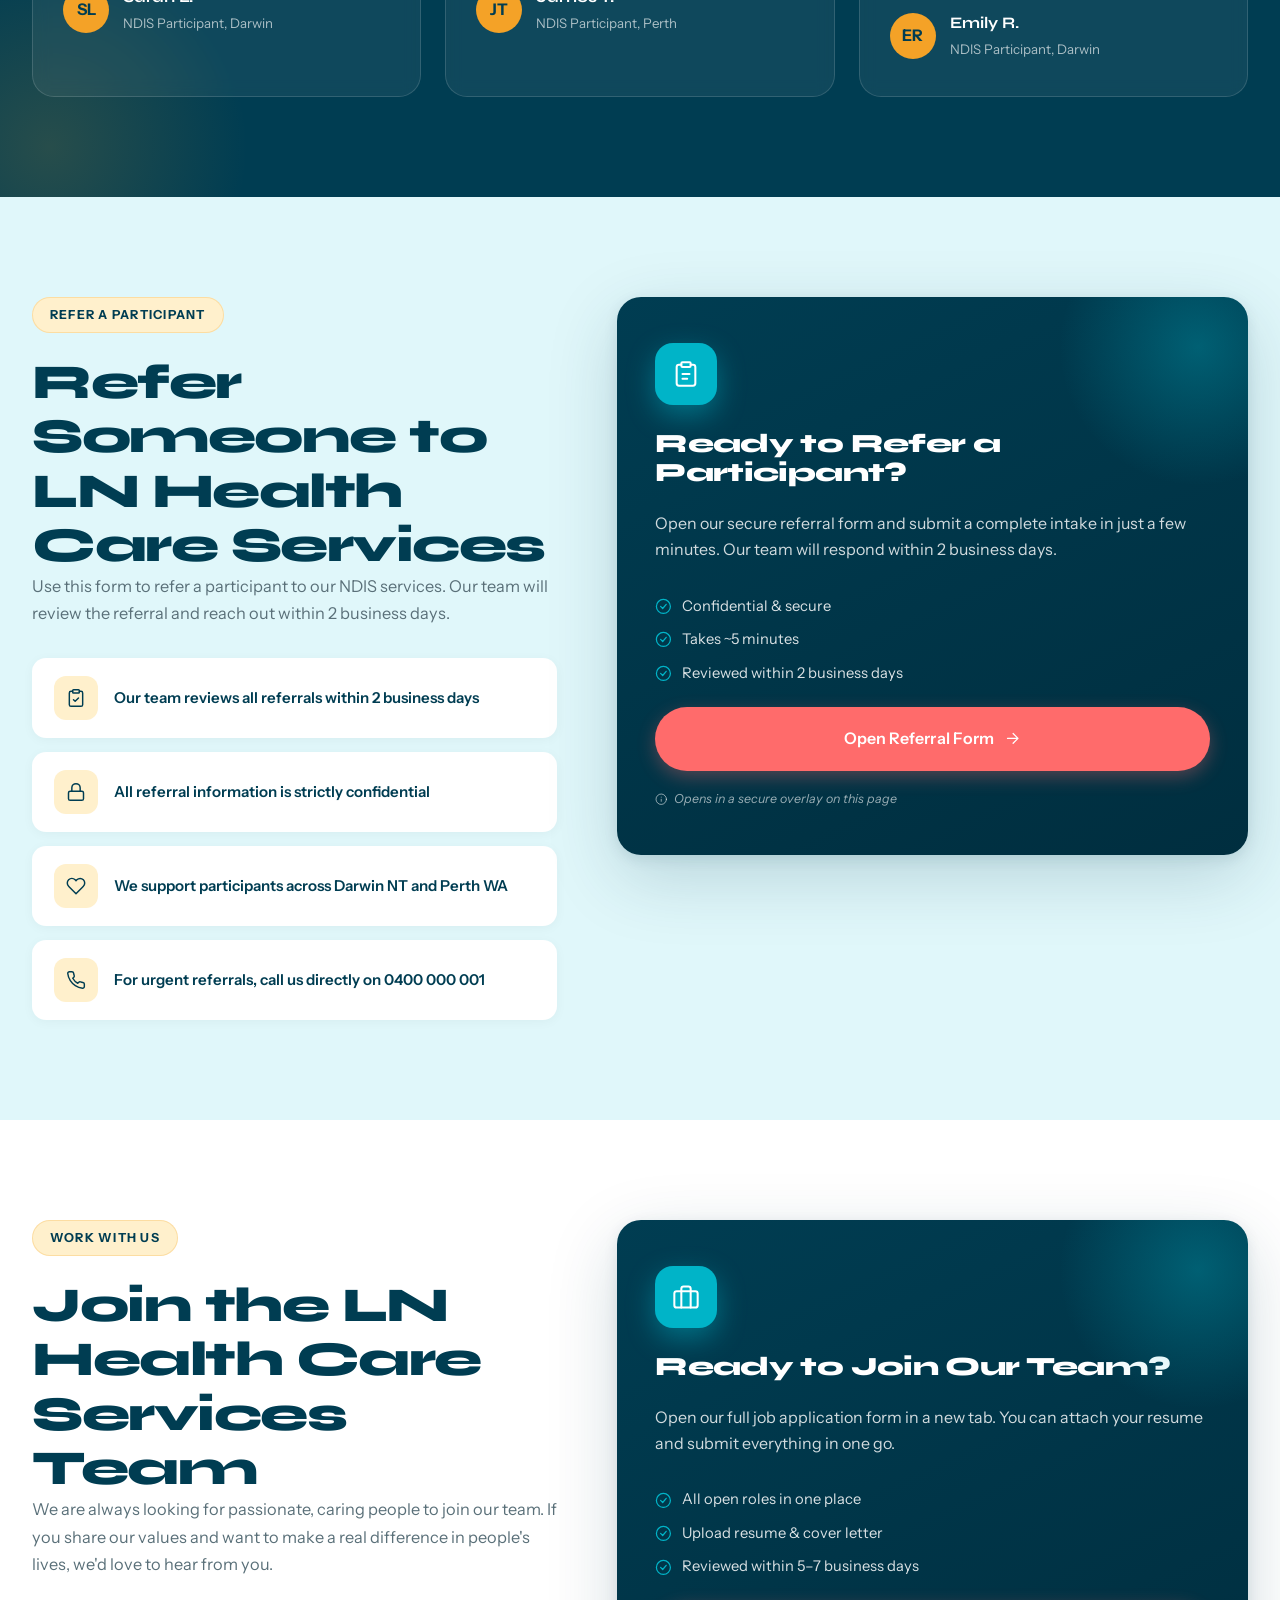
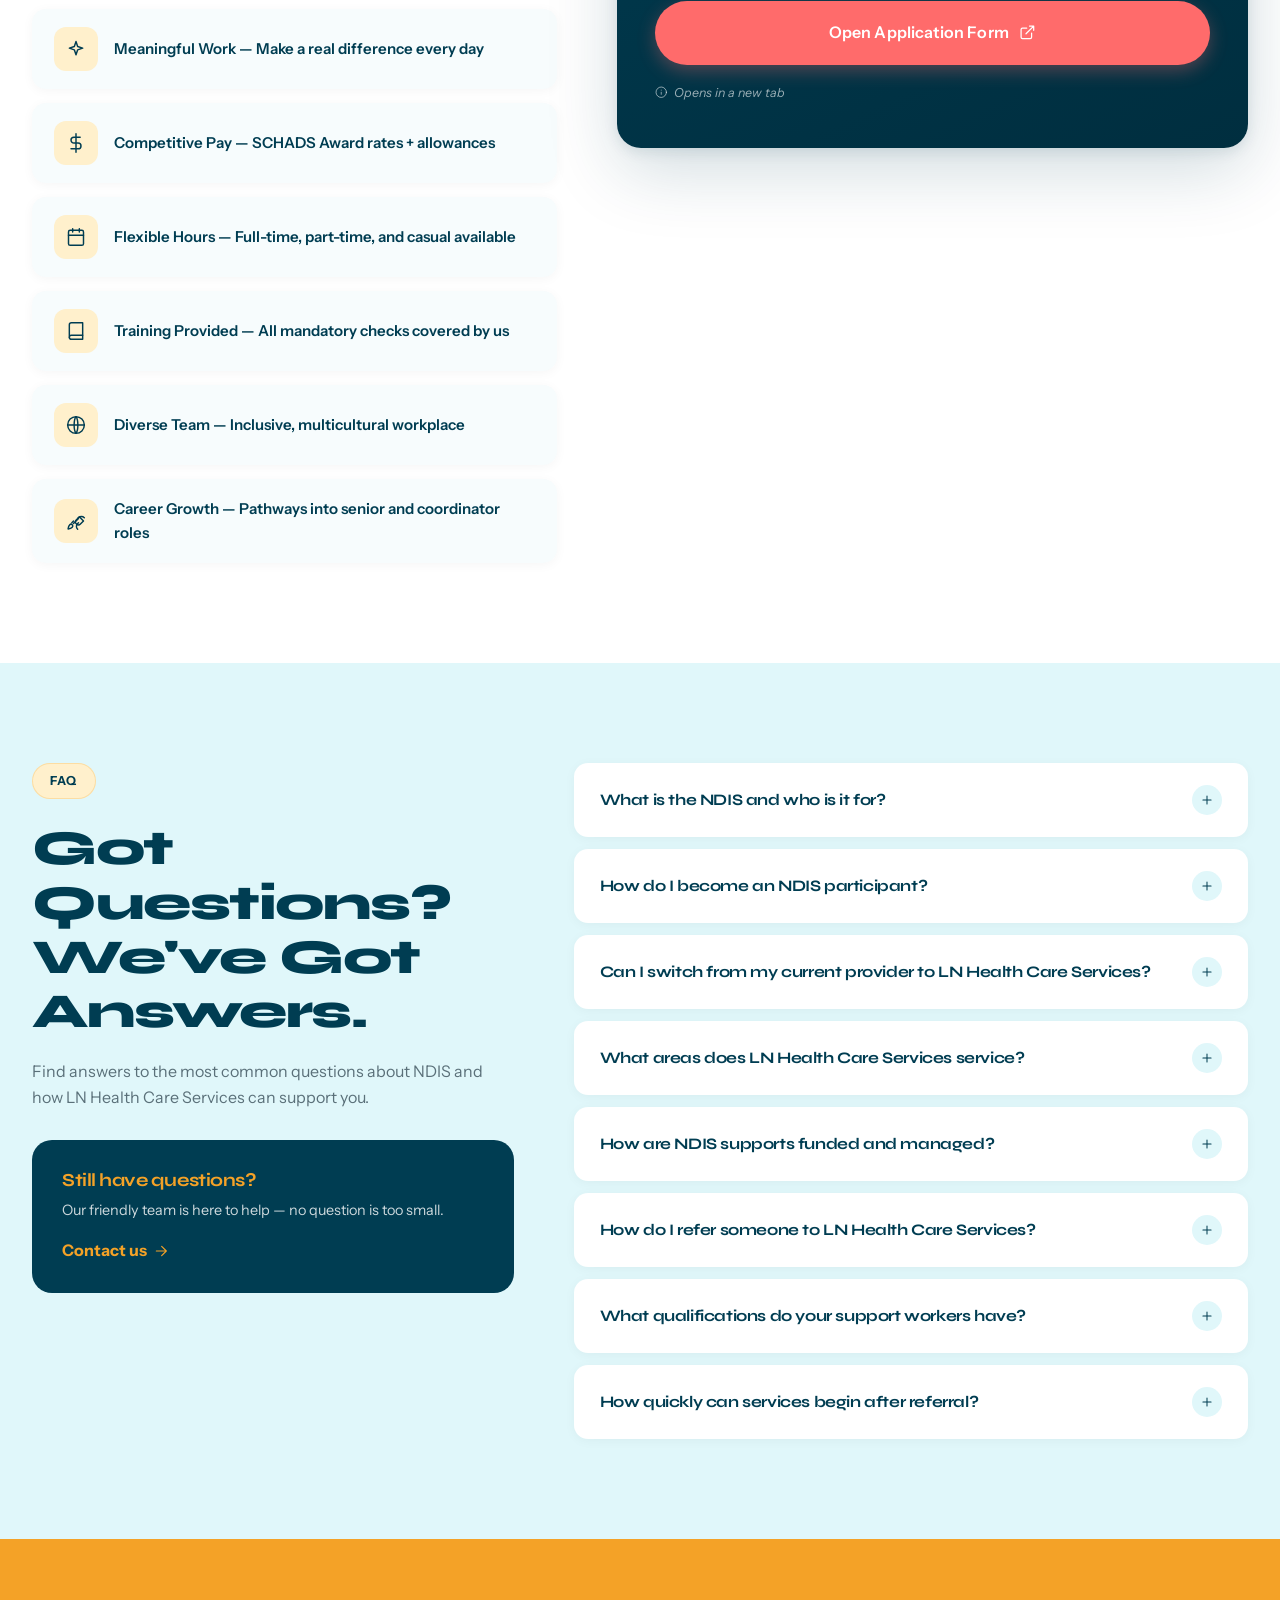
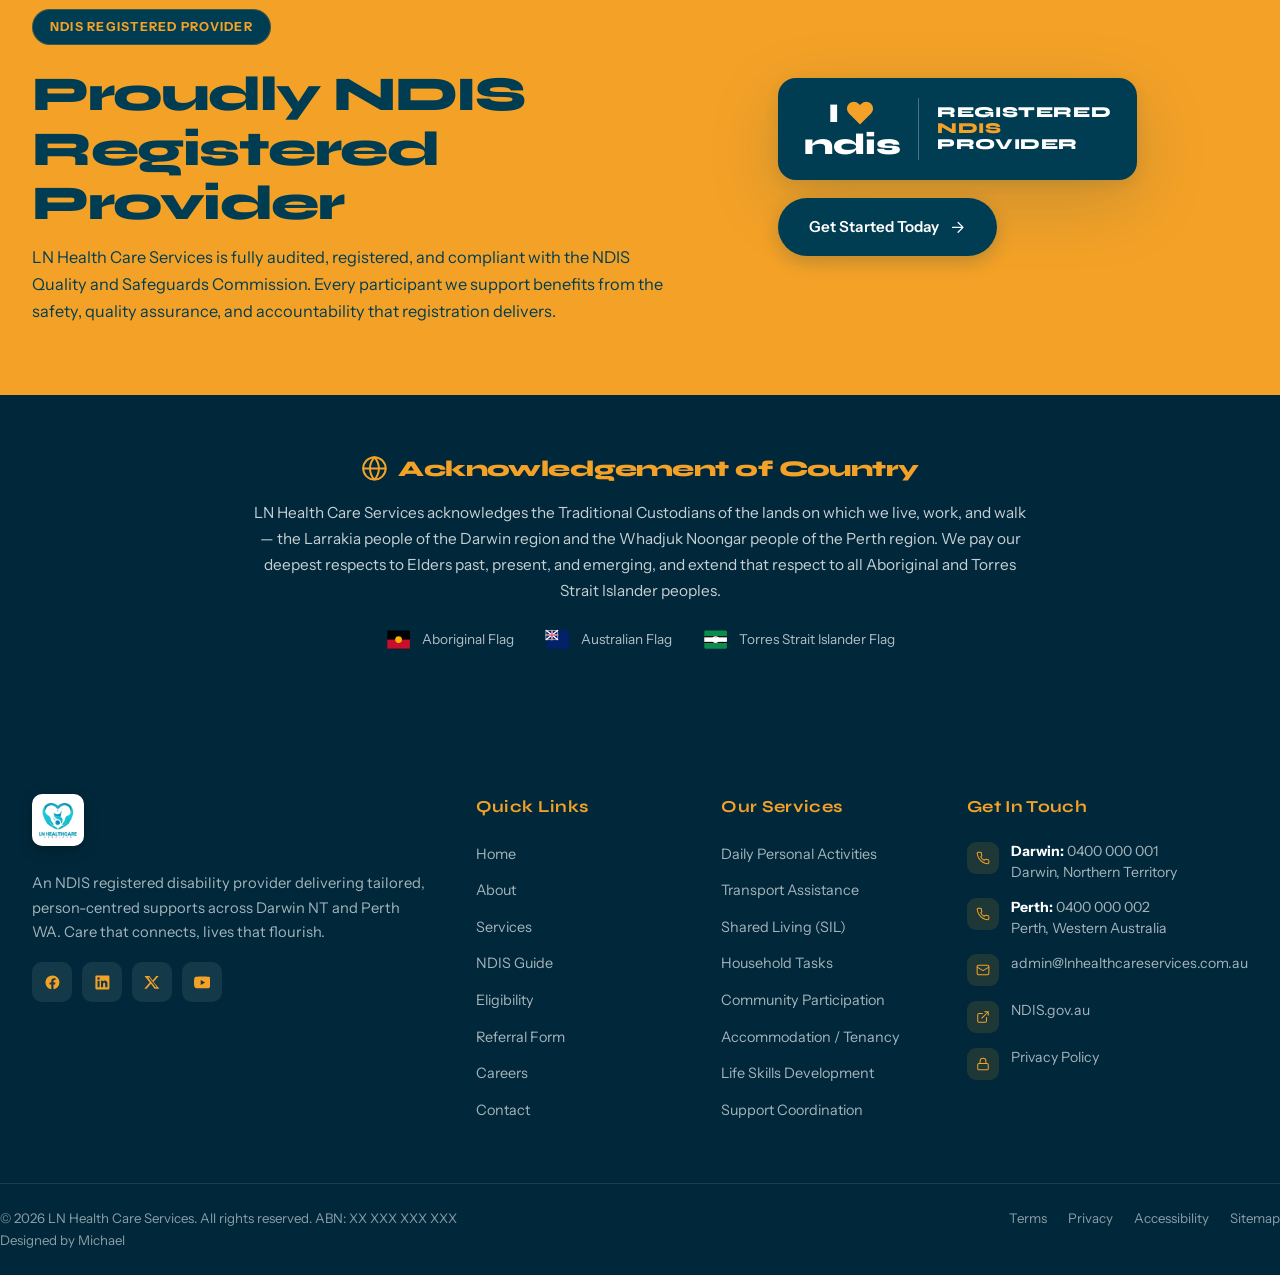
==== commit 733730c4: "Remove Current Open Roles list from careers section" ====
--- a/index.html
+++ b/index.html
@@ -818,15 +818,6 @@
         <div class="info-card"><div class="info-ic"><svg class="ic"><use href="#ic-globe-2"/></svg></div><span>Diverse Team — Inclusive, multicultural workplace</span></div>
         <div class="info-card"><div class="info-ic"><svg class="ic"><use href="#ic-rocket"/></svg></div><span>Career Growth — Pathways into senior and coordinator roles</span></div>
       </div>
-      <div class="job-roles">
-        <h4 style="font-family:'Syne',sans-serif;color:var(--g);margin:24px 0 14px">Current Open Roles</h4>
-        <div class="role"><span class="role-ic"><svg class="ic"><use href="#ic-medical"/></svg></span><span>Support Worker — Darwin NT (Casual / Part-time)</span></div>
-        <div class="role"><span class="role-ic"><svg class="ic"><use href="#ic-medical"/></svg></span><span>Support Worker — Perth WA (Casual / Part-time)</span></div>
-        <div class="role"><span class="role-ic"><svg class="ic"><use href="#ic-clipboard"/></svg></span><span>Support Coordinator (Full-time, NT)</span></div>
-        <div class="role"><span class="role-ic"><svg class="ic"><use href="#ic-car"/></svg></span><span>Transport Support Worker (Casual, WA)</span></div>
-        <div class="role"><span class="role-ic"><svg class="ic"><use href="#ic-home"/></svg></span><span>SIL Support Worker (Full-time, NT)</span></div>
-        <p class="job-note">Don't see your role? Apply anyway — we hire on a rolling basis.</p>
-      </div>
     </div>
 
     <div class="cta-card reveal">
--- a/style.css
+++ b/style.css
@@ -669,19 +669,6 @@
   border-radius:999px;font-weight:700;font-size:.88rem;letter-spacing:.04em;
 }
 
-/* Job-specific styling */
-.job-roles{margin-top:24px}
-.job-roles .role{
-  display:flex;gap:12px;align-items:center;padding:14px 18px;background:#fff;
-  border-radius:12px;margin-bottom:8px;border:1px solid var(--cd);
-}
-.role-ic{
-  width:36px;height:36px;border-radius:10px;background:var(--a3);color:var(--g);
-  display:inline-flex;align-items:center;justify-content:center;font-size:18px;flex-shrink:0;
-}
-.job-roles .role span{color:var(--g);font-weight:600;font-size:.92rem}
-.job-note{font-size:.86rem;color:var(--mt);font-style:italic;margin-top:14px}
-
 /* =========================================================
    FAQ
 ========================================================= */
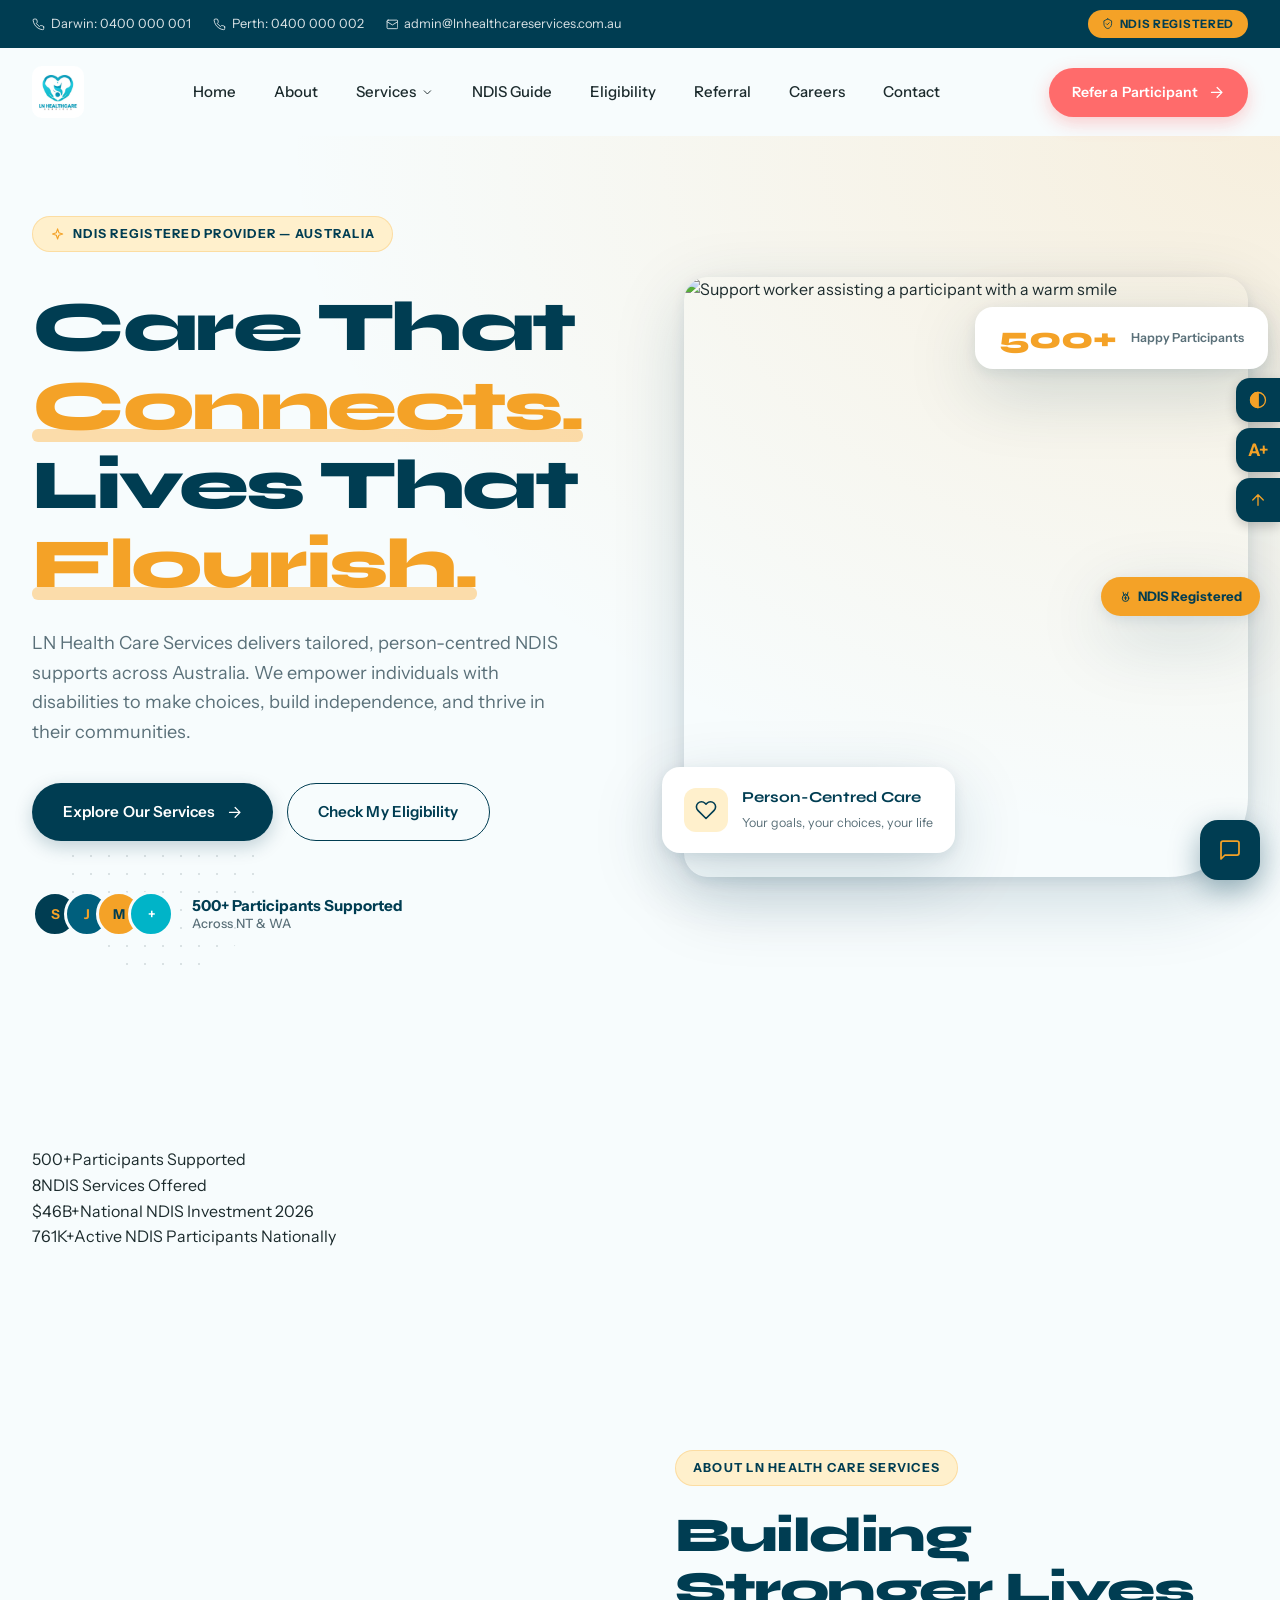
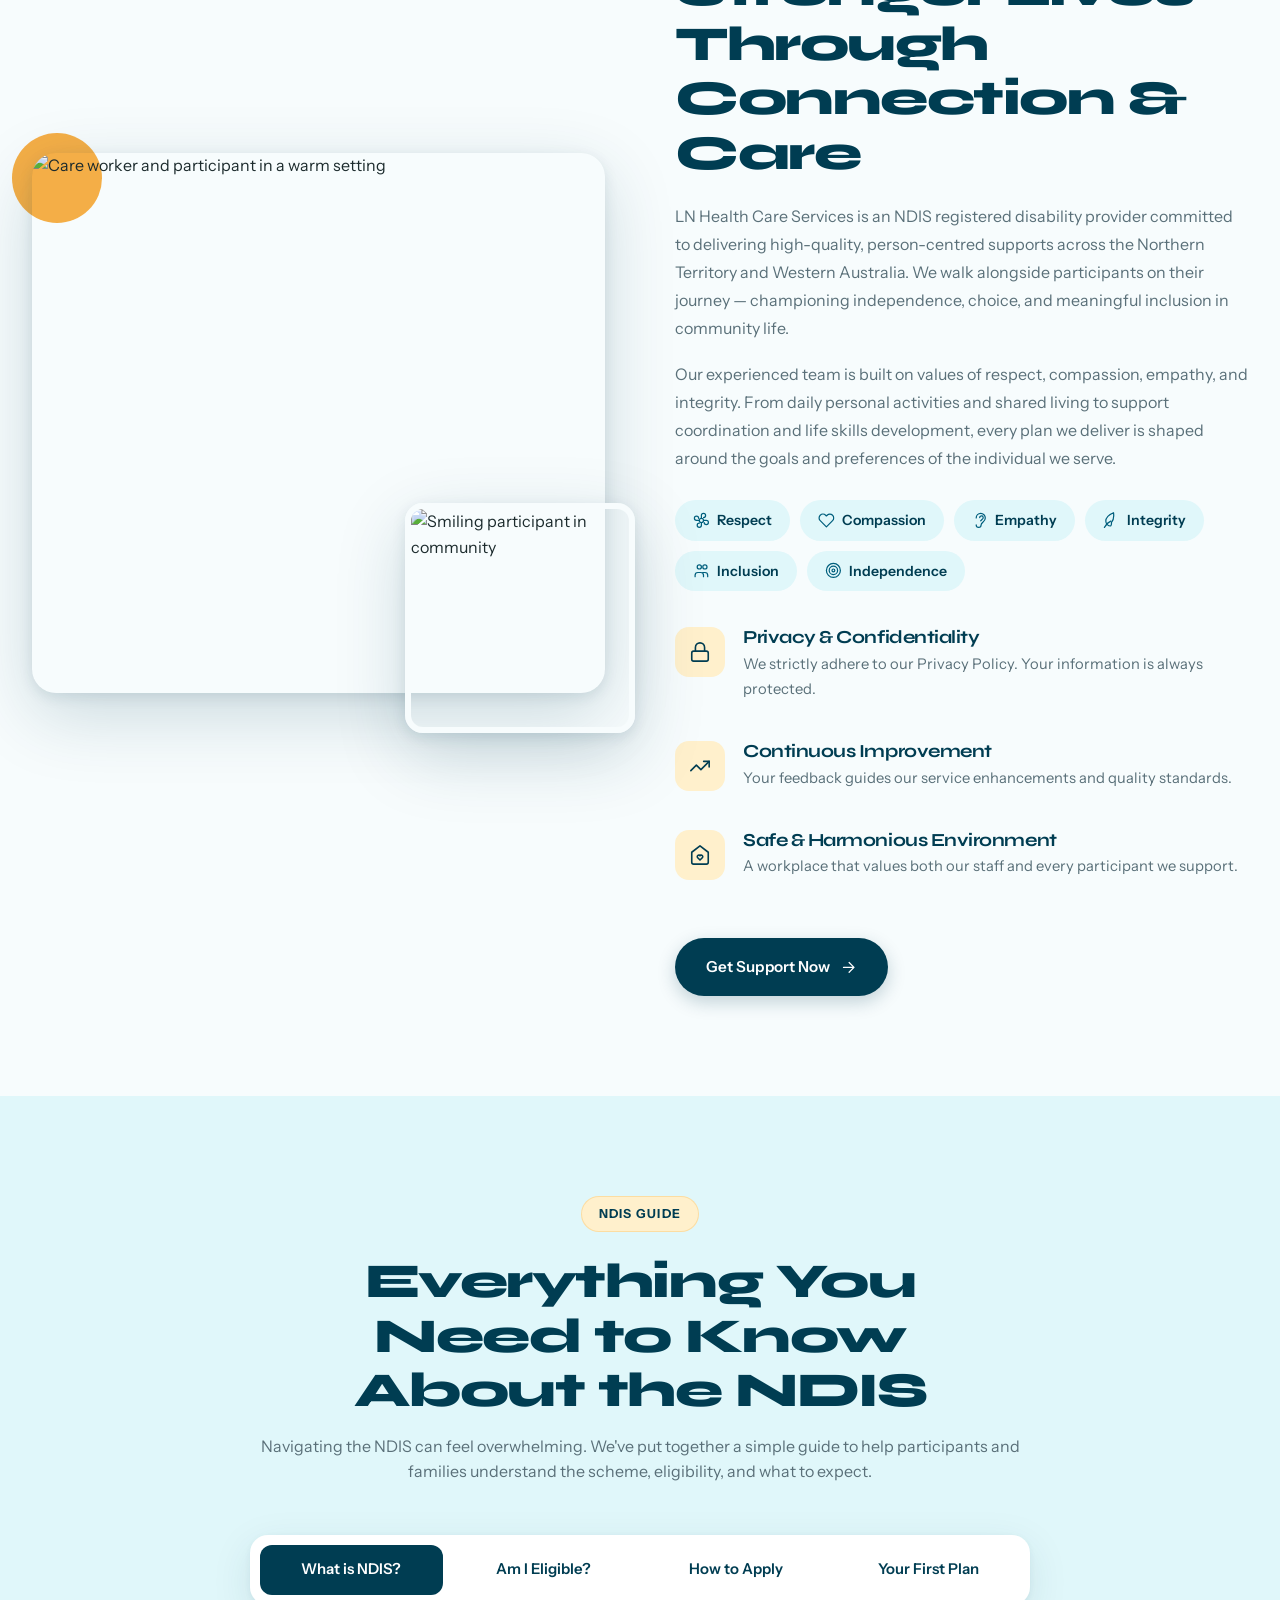
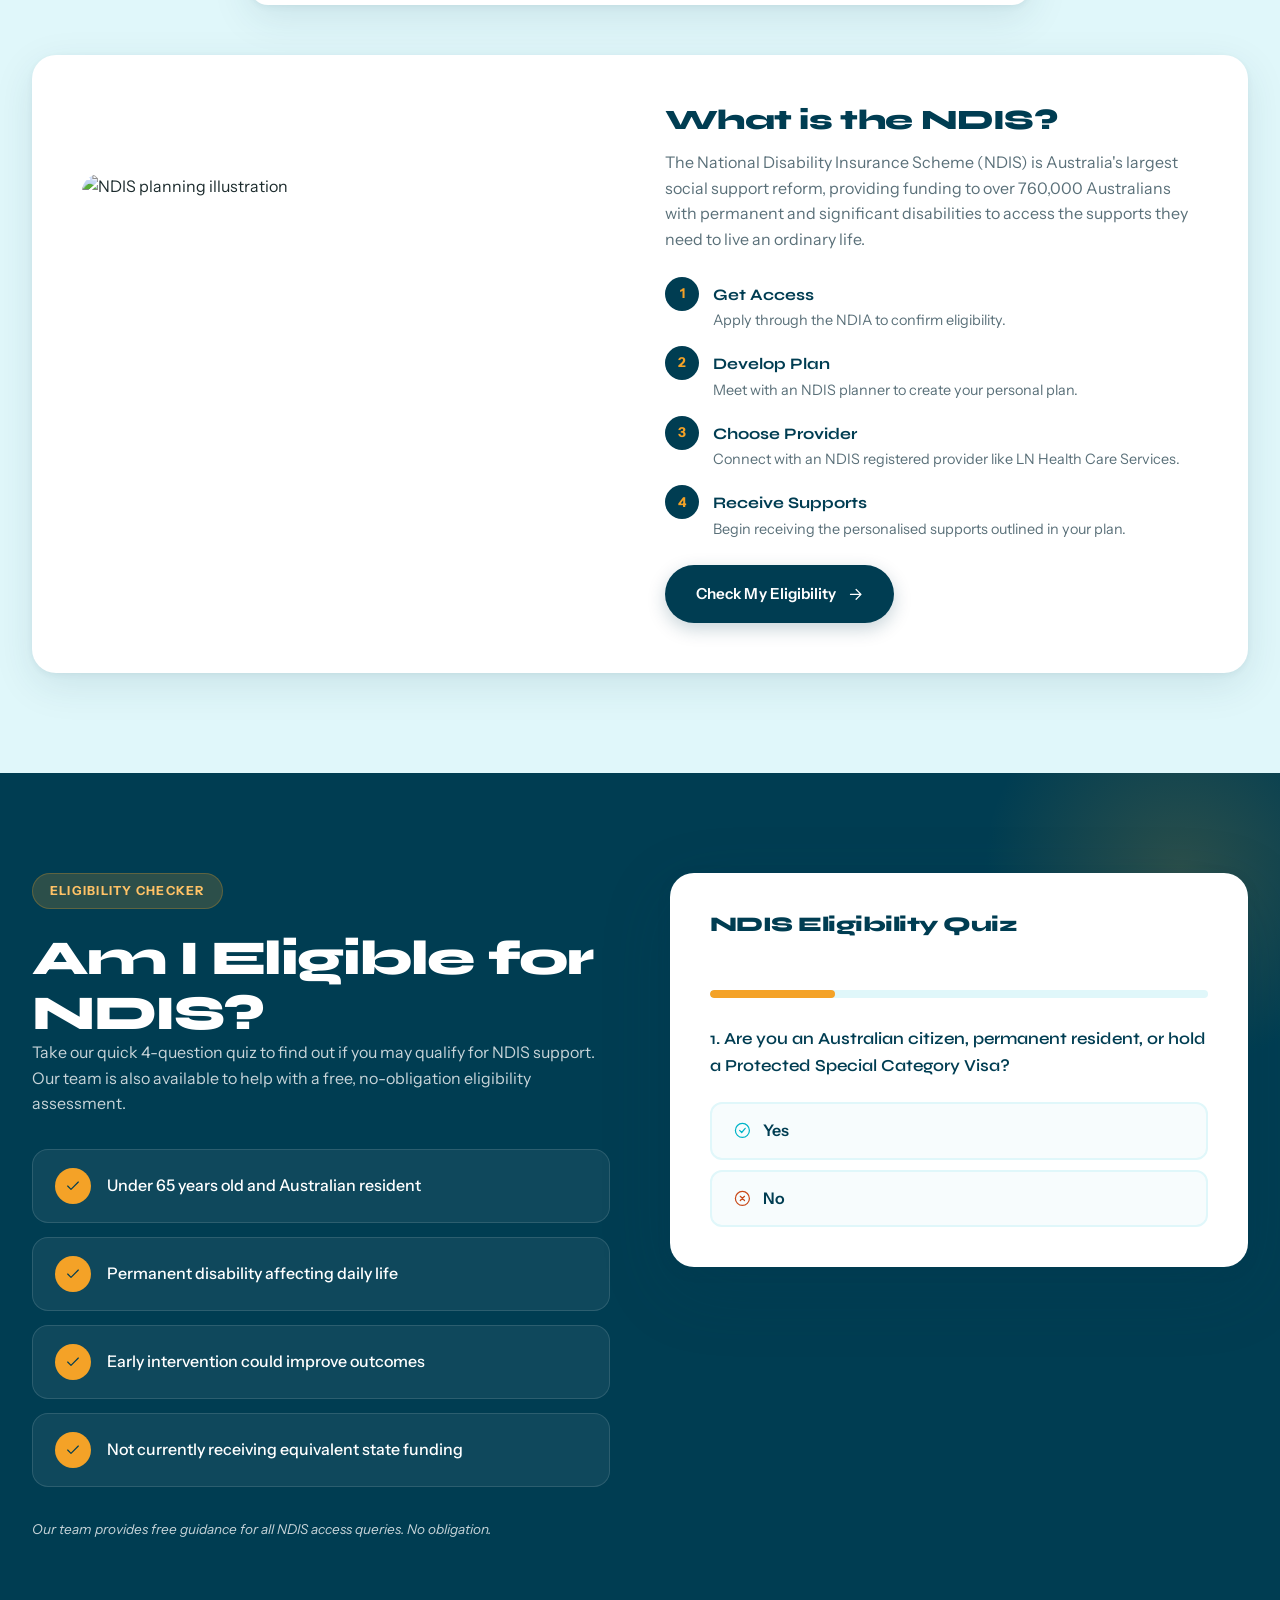
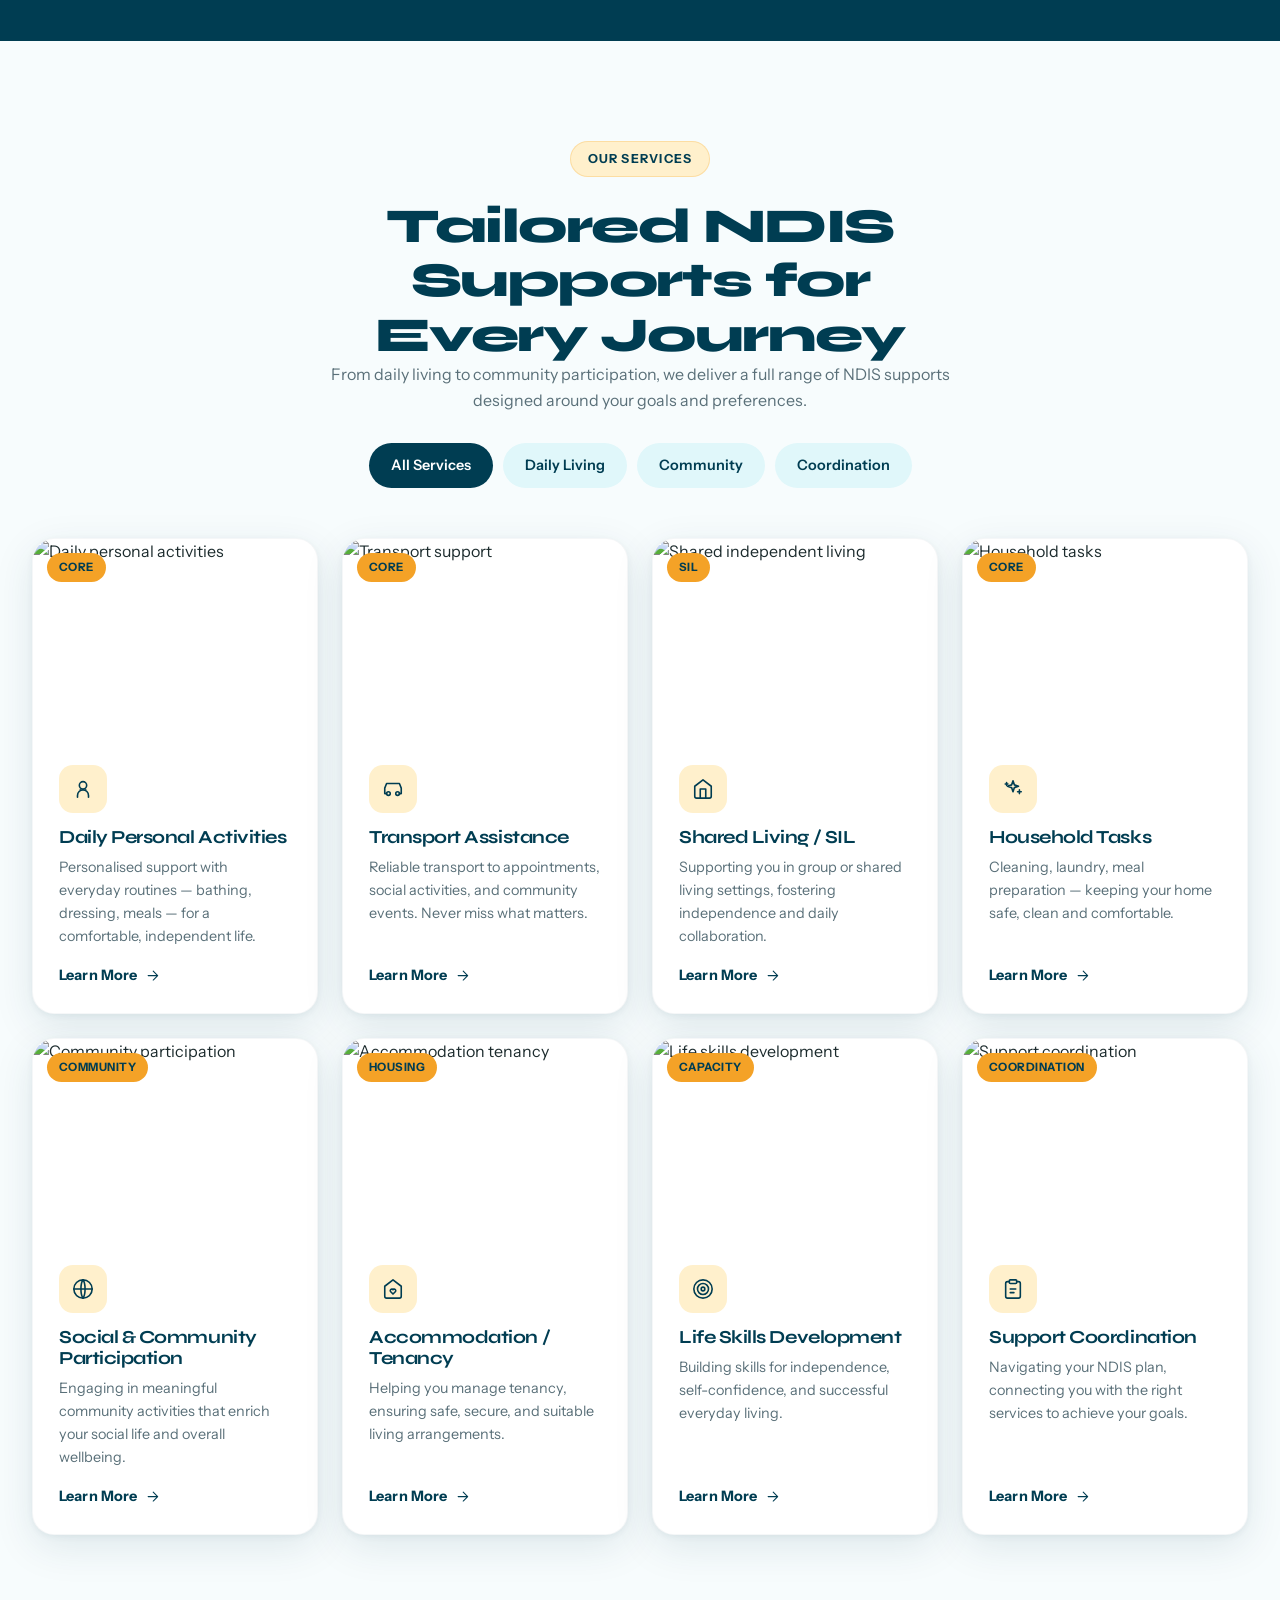
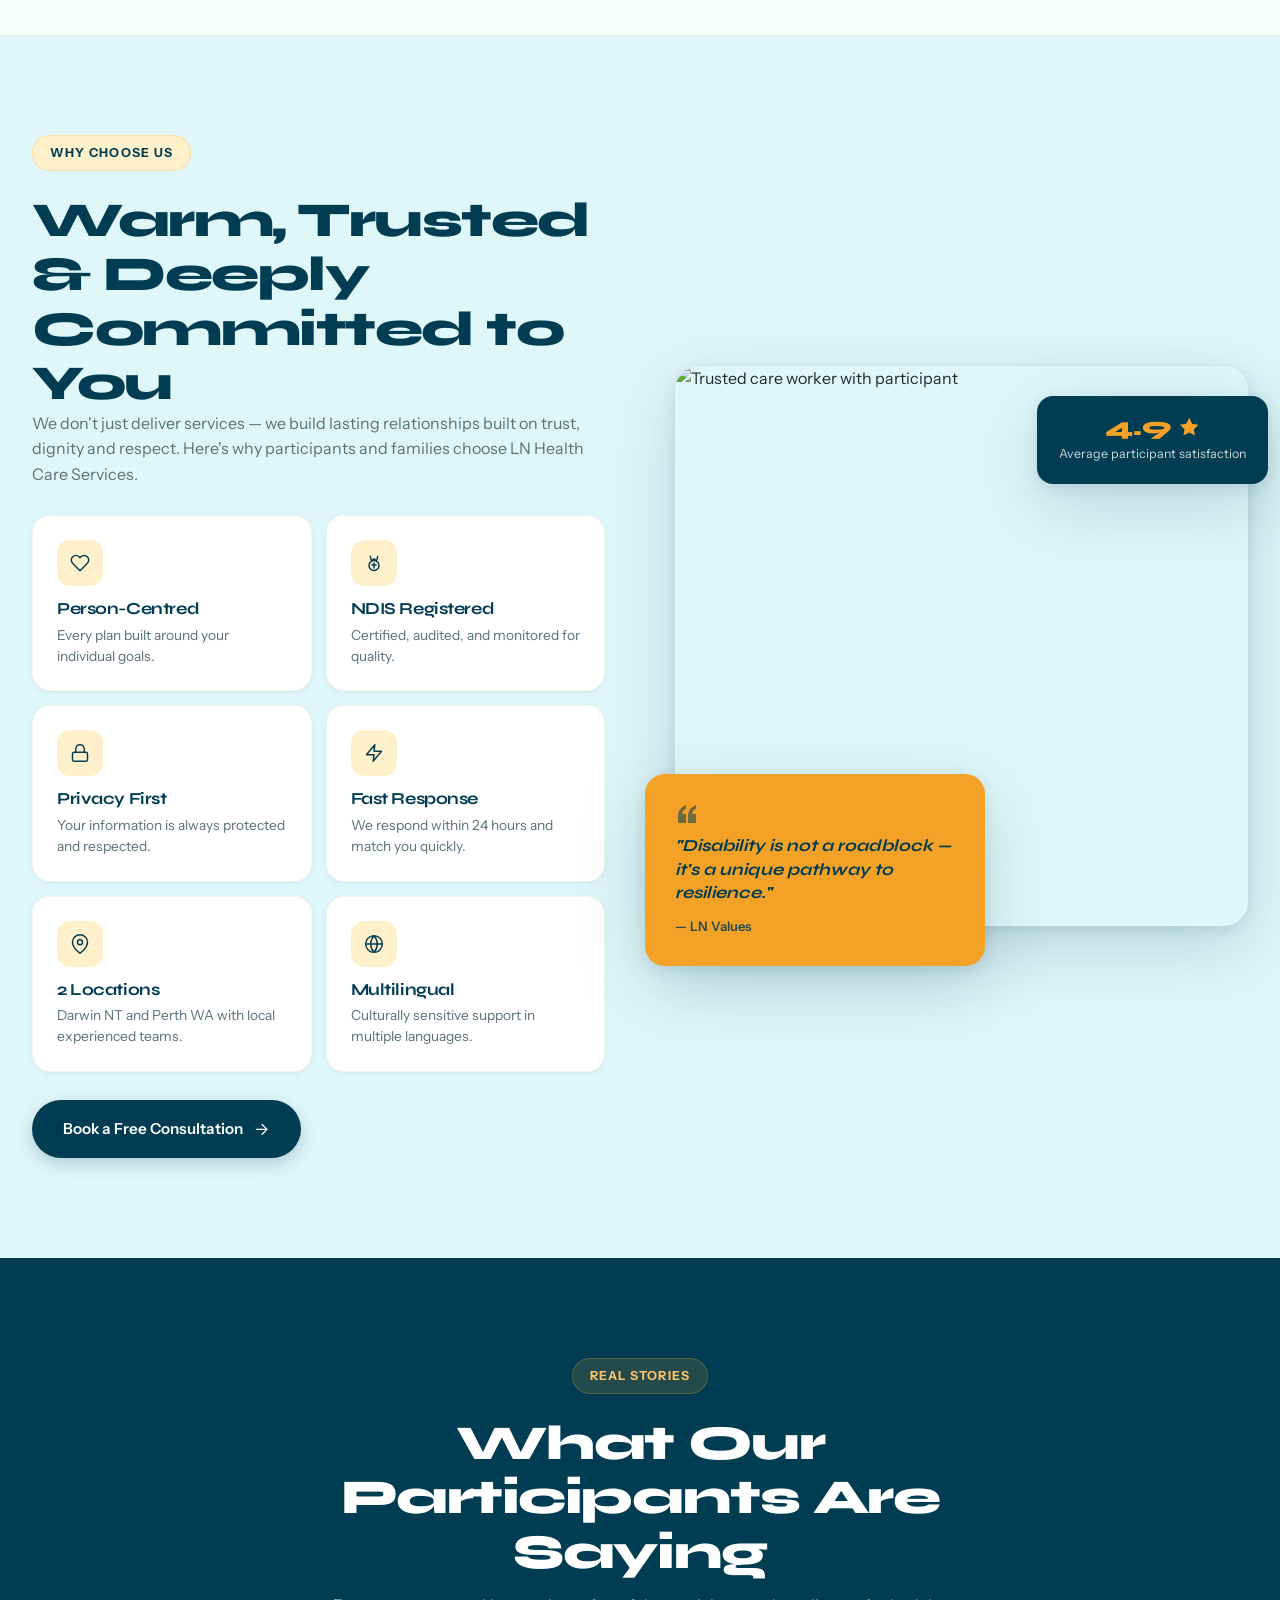
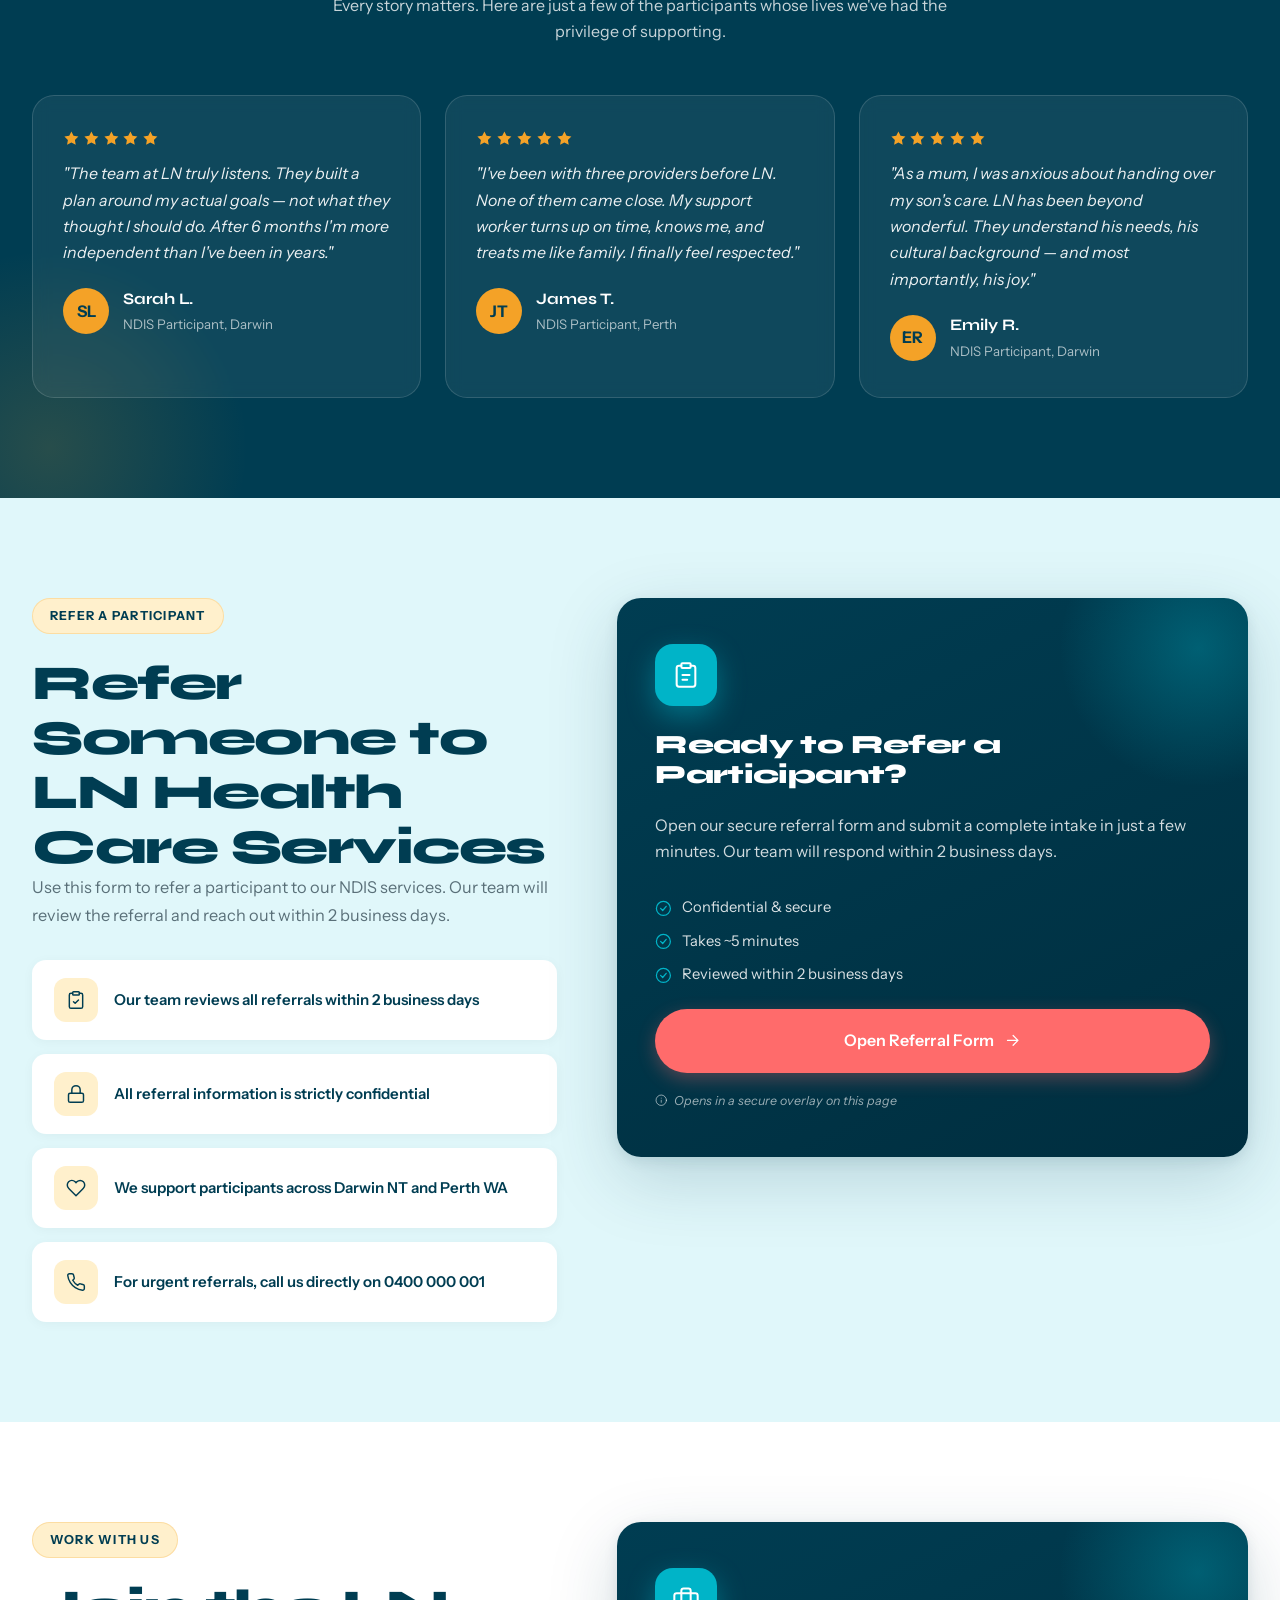
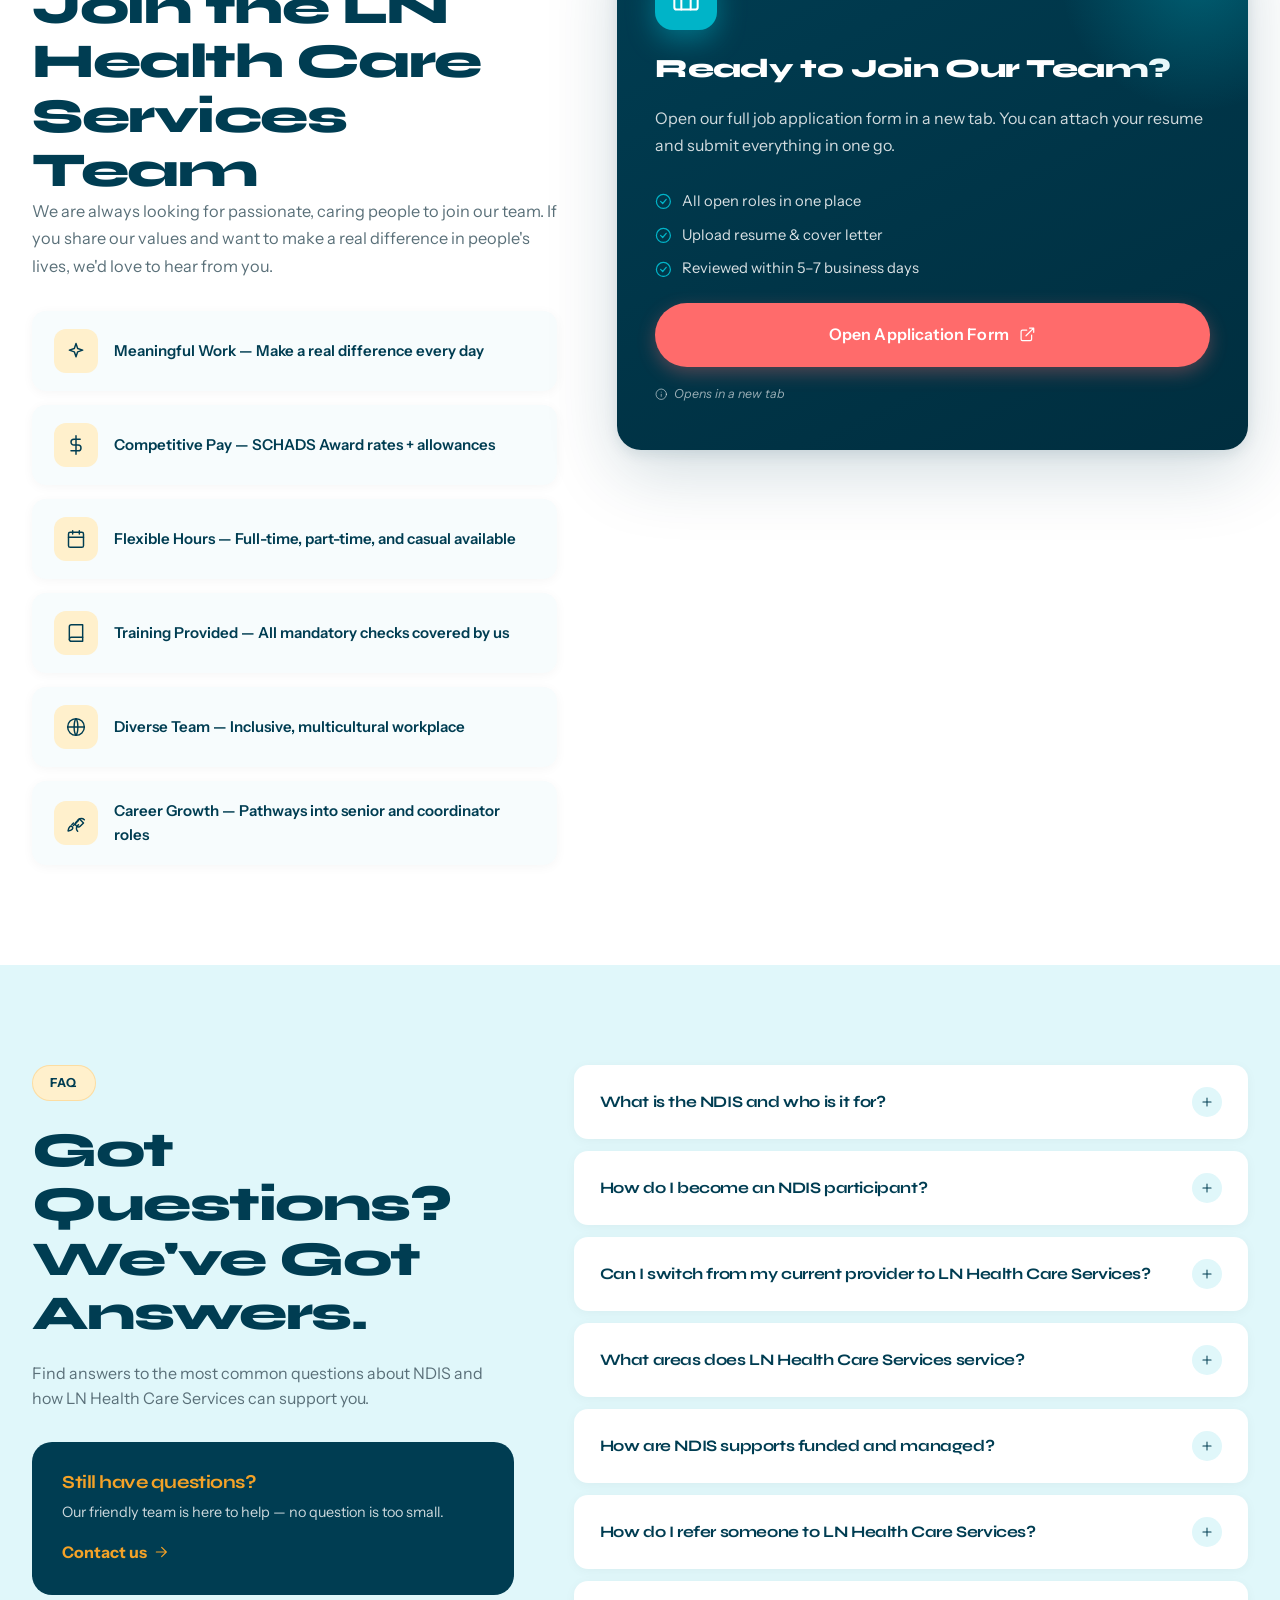
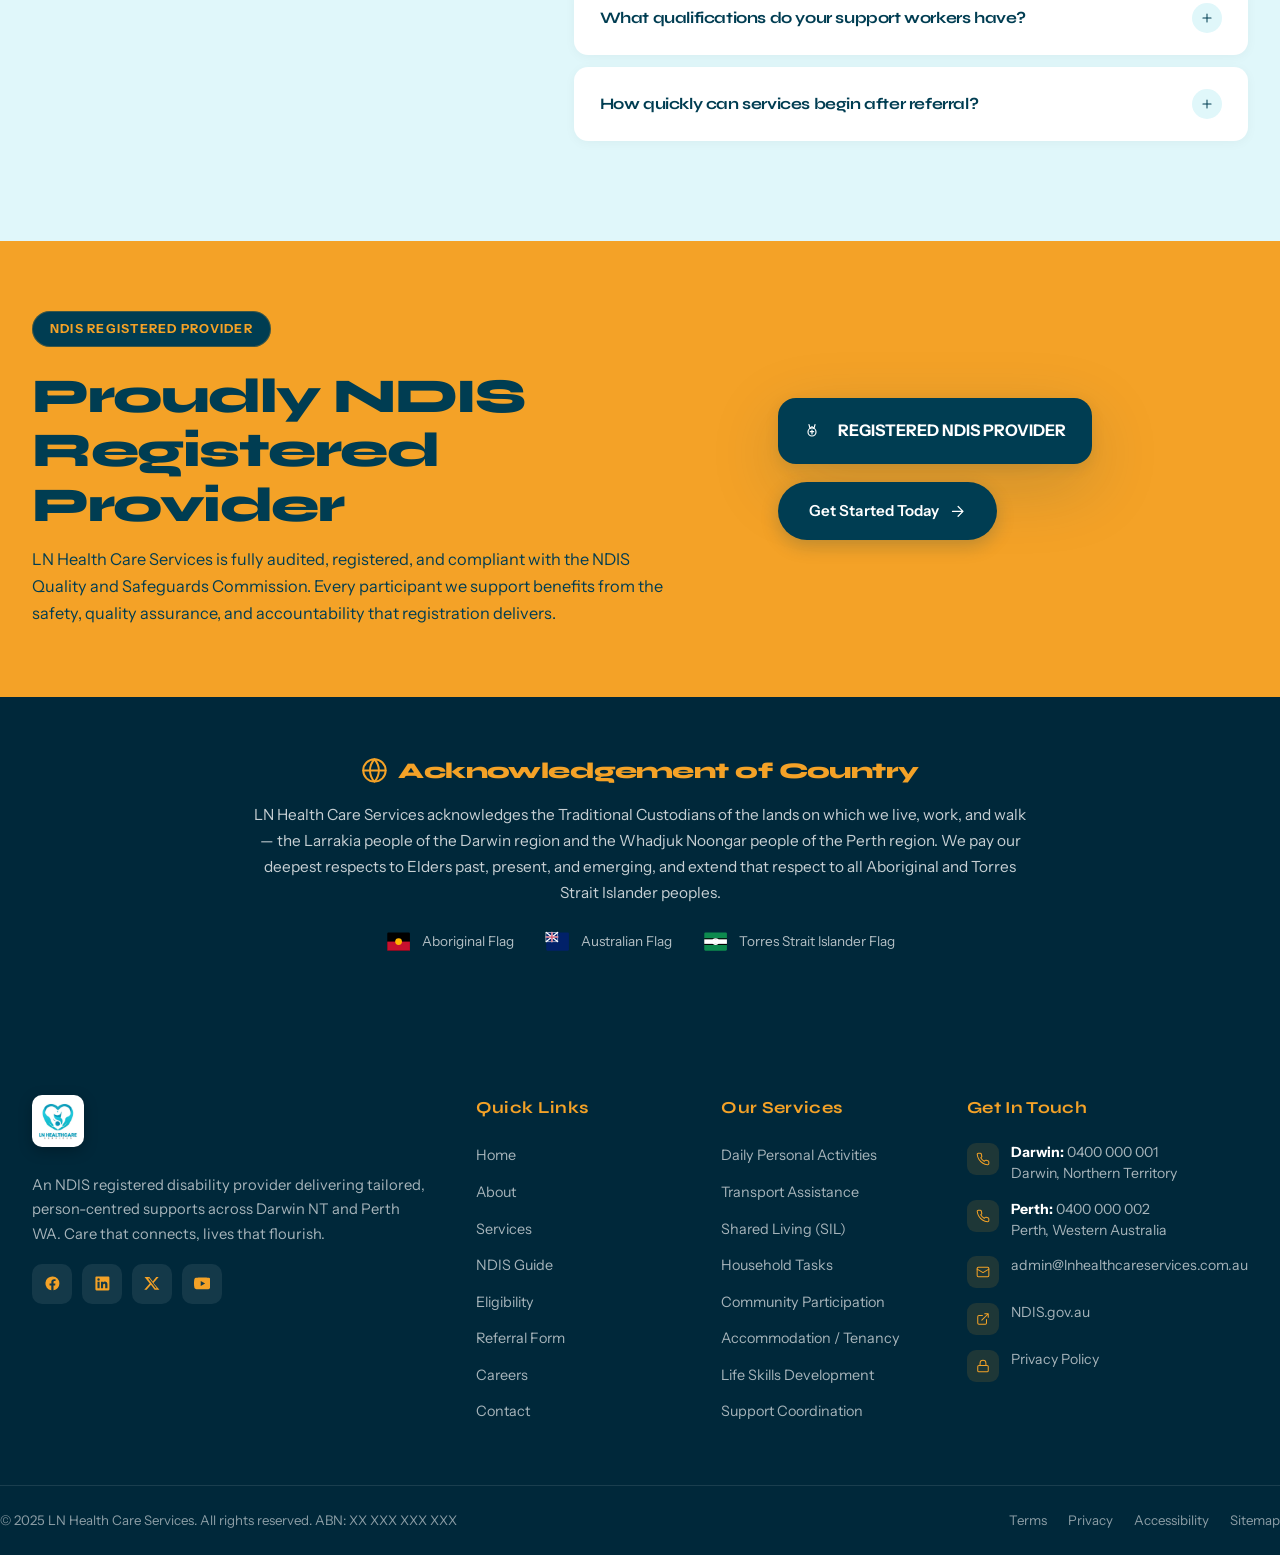
==== commit 88f8d3ad: "Remove language dropdown and revert recent layout changes" ====
--- a/index.html
+++ b/index.html
@@ -172,14 +172,6 @@
       <a href="mailto:admin@lnhealthcareservices.com.au"><svg class="ic"><use href="#ic-mail"/></svg> admin@lnhealthcareservices.com.au</a>
     </div>
     <div class="tb-r">
-      <select class="lang-sel" aria-label="Select language" onchange="document.documentElement.lang=this.value">
-        <option value="en">English</option>
-        <option value="ar">العربية</option>
-        <option value="zh">中文</option>
-        <option value="hi">हिन्दी</option>
-        <option value="so">Soomaali</option>
-        <option value="vi">Tiếng Việt</option>
-      </select>
       <span class="pill"><svg class="ic"><use href="#ic-shield-check"/></svg> NDIS REGISTERED</span>
     </div>
   </div>
@@ -210,13 +202,6 @@
         </div>
       </div>
       <a href="#guide">NDIS Guide</a>
-      <div class="nav-li">
-        <button aria-haspopup="true" aria-expanded="false">NDIS <svg class="ic" style="width:.85em;height:.85em"><use href="#ic-chevron-down"/></svg></button>
-        <div class="dd" role="menu">
-          <a href="https://www.ndis.gov.au/" target="_blank" rel="noopener noreferrer"><svg class="ic"><use href="#ic-globe"/></svg> National Disability Insurance Scheme</a>
-          <a href="https://www.ndiscommission.gov.au/" target="_blank" rel="noopener noreferrer"><svg class="ic"><use href="#ic-shield-check"/></svg> NDIS Commission</a>
-        </div>
-      </div>
       <a href="#elig">Eligibility</a>
       <a href="#referral">Referral</a>
       <a href="apply.html" target="_blank" rel="noopener">Careers</a>
@@ -241,8 +226,6 @@
   <a href="#about" onclick="closeMob()">About</a>
   <a href="#services" onclick="closeMob()">Services</a>
   <a href="#guide" onclick="closeMob()">NDIS Guide</a>
-  <a href="https://www.ndis.gov.au/" target="_blank" rel="noopener noreferrer" onclick="closeMob()">NDIS (ndis.gov.au)</a>
-  <a href="https://www.ndiscommission.gov.au/" target="_blank" rel="noopener noreferrer" onclick="closeMob()">NDIS Commission (ndiscommission.gov.au)</a>
   <a href="#elig" onclick="closeMob()">Eligibility Check</a>
   <a href="#referral" onclick="closeMob()">Refer a Participant</a>
   <a href="apply.html" target="_blank" rel="noopener" onclick="closeMob()">Careers</a>
@@ -277,7 +260,7 @@
           <div class="av">M</div>
           <div class="av">+</div>
         </div>
-        <div class="trust-tx">Trusted NDIS Support<small>Across NT &amp; WA</small></div>
+        <div class="trust-tx">500+ Participants Supported<small>Across NT &amp; WA</small></div>
       </div>
     </div>
     <div class="hero-r">
@@ -288,8 +271,24 @@
         <div class="fc-ic"><svg class="ic"><use href="#ic-heart"/></svg></div>
         <div><strong>Person-Centred Care</strong><small>Your goals, your choices, your life</small></div>
       </div>
+      <div class="hero-fcard fc-2">
+        <span class="num">500+</span>
+        <small>Happy Participants</small>
+      </div>
       <div class="hero-fcard fc-3"><svg class="ic"><use href="#ic-medal"/></svg> NDIS Registered</div>
     </div>
+  </div>
+</section>
+
+<!-- ============================================================
+     5. STATISTICS STRIP
+============================================================ -->
+<section class="stats" aria-label="Key statistics">
+  <div class="container">
+    <div class="stat-c reveal"><span class="n" data-target="500" data-suffix="+">0</span><span class="l">Participants Supported</span></div>
+    <div class="stat-c reveal"><span class="n" data-target="8">0</span><span class="l">NDIS Services Offered</span></div>
+    <div class="stat-c reveal"><span class="n" data-target="46" data-prefix="$" data-suffix="B+">0</span><span class="l">National NDIS Investment 2026</span></div>
+    <div class="stat-c reveal"><span class="n" data-target="761" data-suffix="K+">0</span><span class="l">Active NDIS Participants Nationally</span></div>
   </div>
 </section>
 
@@ -510,7 +509,7 @@
         <div class="svc-body"><div class="svc-ic"><svg class="ic"><use href="#ic-user-care"/></svg></div><h4>Daily Personal Activities</h4><p>Personalised support with everyday routines — bathing, dressing, meals — for a comfortable, independent life.</p><a href="#referral" class="svc-link">Learn More <svg class="ic"><use href="#ic-arrow-right"/></svg></a></div>
       </div>
       <div class="svc-card reveal" data-cat="daily">
-        <div class="img"><span class="tag">Core</span><img src="wheelchair-vehicle.jpg" alt="Wheelchair accessible vehicle for participant transport" loading="lazy" /></div>
+        <div class="img"><span class="tag">Core</span><img src="https://images.unsplash.com/photo-1486006920555-c77dcf18193c?w=600&q=80" alt="Transport support" loading="lazy" /></div>
         <div class="svc-body"><div class="svc-ic"><svg class="ic"><use href="#ic-car"/></svg></div><h4>Transport Assistance</h4><p>Reliable transport to appointments, social activities, and community events. Never miss what matters.</p><a href="#referral" class="svc-link">Learn More <svg class="ic"><use href="#ic-arrow-right"/></svg></a></div>
       </div>
       <div class="svc-card reveal" data-cat="daily">
@@ -818,6 +817,15 @@
         <div class="info-card"><div class="info-ic"><svg class="ic"><use href="#ic-globe-2"/></svg></div><span>Diverse Team — Inclusive, multicultural workplace</span></div>
         <div class="info-card"><div class="info-ic"><svg class="ic"><use href="#ic-rocket"/></svg></div><span>Career Growth — Pathways into senior and coordinator roles</span></div>
       </div>
+      <!-- <div class="job-roles">
+        <h4 style="font-family:'Syne',sans-serif;color:var(--g);margin:24px 0 14px">Current Open Roles</h4>
+        <div class="role"><span class="role-ic"><svg class="ic"><use href="#ic-medical"/></svg></span><span>Support Worker — Darwin NT (Casual / Part-time)</span></div>
+        <div class="role"><span class="role-ic"><svg class="ic"><use href="#ic-medical"/></svg></span><span>Support Worker — Perth WA (Casual / Part-time)</span></div>
+        <div class="role"><span class="role-ic"><svg class="ic"><use href="#ic-clipboard"/></svg></span><span>Support Coordinator (Full-time, NT)</span></div>
+        <div class="role"><span class="role-ic"><svg class="ic"><use href="#ic-car"/></svg></span><span>Transport Support Worker (Casual, WA)</span></div>
+        <div class="role"><span class="role-ic"><svg class="ic"><use href="#ic-home"/></svg></span><span>SIL Support Worker (Full-time, NT)</span></div>
+        <p class="job-note">Don't see your role? Apply anyway — we hire on a rolling basis.</p>
+      </div> -->
     </div>
 
     <div class="cta-card reveal">
@@ -874,20 +882,9 @@
       <p>LN Health Care Services is fully audited, registered, and compliant with the NDIS Quality and Safeguards Commission. Every participant we support benefits from the safety, quality assurance, and accountability that registration delivers.</p>
     </div>
     <div class="ndis-r reveal">
-      <div class="ndis-badge" role="img" aria-label="Registered NDIS Provider">
-        <div class="ndis-badge-l">
-          <div class="ndis-l-top">
-            <span class="ndis-i">I</span>
-            <svg class="ndis-heart" viewBox="0 0 24 24" aria-hidden="true"><path d="M20.84 4.61a5.5 5.5 0 0 0-7.78 0L12 5.67l-1.06-1.06a5.5 5.5 0 1 0-7.78 7.78l1.06 1.06L12 21.23l7.78-7.78 1.06-1.06a5.5 5.5 0 0 0 0-7.78z"/></svg>
-          </div>
-          <span class="ndis-word">ndis</span>
-        </div>
-        <div class="ndis-badge-divider" aria-hidden="true"></div>
-        <div class="ndis-badge-r">
-          <span>REGISTERED</span>
-          <span>NDIS</span>
-          <span>PROVIDER</span>
-        </div>
+      <div class="ndis-badge">
+        <div class="ndis-badge-ic"><svg class="ic"><use href="#ic-medal"/></svg></div>
+        <div><strong>REGISTERED NDIS PROVIDER</strong></div>
       </div>
       <button type="button" class="btn btn-p" onclick="openReferralModal()">Get Started Today <svg class="ic"><use href="#ic-arrow-right"/></svg></button>
     </div>
@@ -958,19 +955,13 @@
       <h5>Get In Touch</h5>
       <div class="contact-i"><span class="contact-ic"><svg class="ic"><use href="#ic-phone"/></svg></span><div><strong style="color:#fff">Darwin:</strong> 0400 000 001<br>Darwin, Northern Territory</div></div>
       <div class="contact-i"><span class="contact-ic"><svg class="ic"><use href="#ic-phone"/></svg></span><div><strong style="color:#fff">Perth:</strong> 0400 000 002<br>Perth, Western Australia</div></div>
-      <div class="contact-i"><span class="contact-ic"><svg class="ic"><use href="#ic-mail"/></svg></span><div><a href="mailto:admin@lnhealthcareservices.com.au">admin@lnhealthcareservices.com.au</a></div></div>
+      <div class="contact-i"><span class="contact-ic"><svg class="ic"><use href="#ic-mail"/></svg></span><div>admin@lnhealthcareservices.com.au</div></div>
       <div class="contact-i"><span class="contact-ic"><svg class="ic"><use href="#ic-link-external"/></svg></span><div><a href="https://www.ndis.gov.au" target="_blank" rel="noopener">NDIS.gov.au</a></div></div>
       <div class="contact-i"><span class="contact-ic"><svg class="ic"><use href="#ic-lock"/></svg></span><div><a href="#">Privacy Policy</a></div></div>
     </div>
   </div>
-  
   <div class="fbottom">
-    <div>© 2026 LN Health Care Services. All rights reserved. ABN: XX XXX XXX XXX <br>
-      Designed by 
-  <a href="https://michaelkibigo.com" target="_blank" rel="noopener">
-    Michael
-  </a>
-    </div>
+    <div>© 2025 LN Health Care Services. All rights reserved. ABN: XX XXX XXX XXX</div>
     <div class="fbottom-l">
       <a href="#">Terms</a>
       <a href="#">Privacy</a>
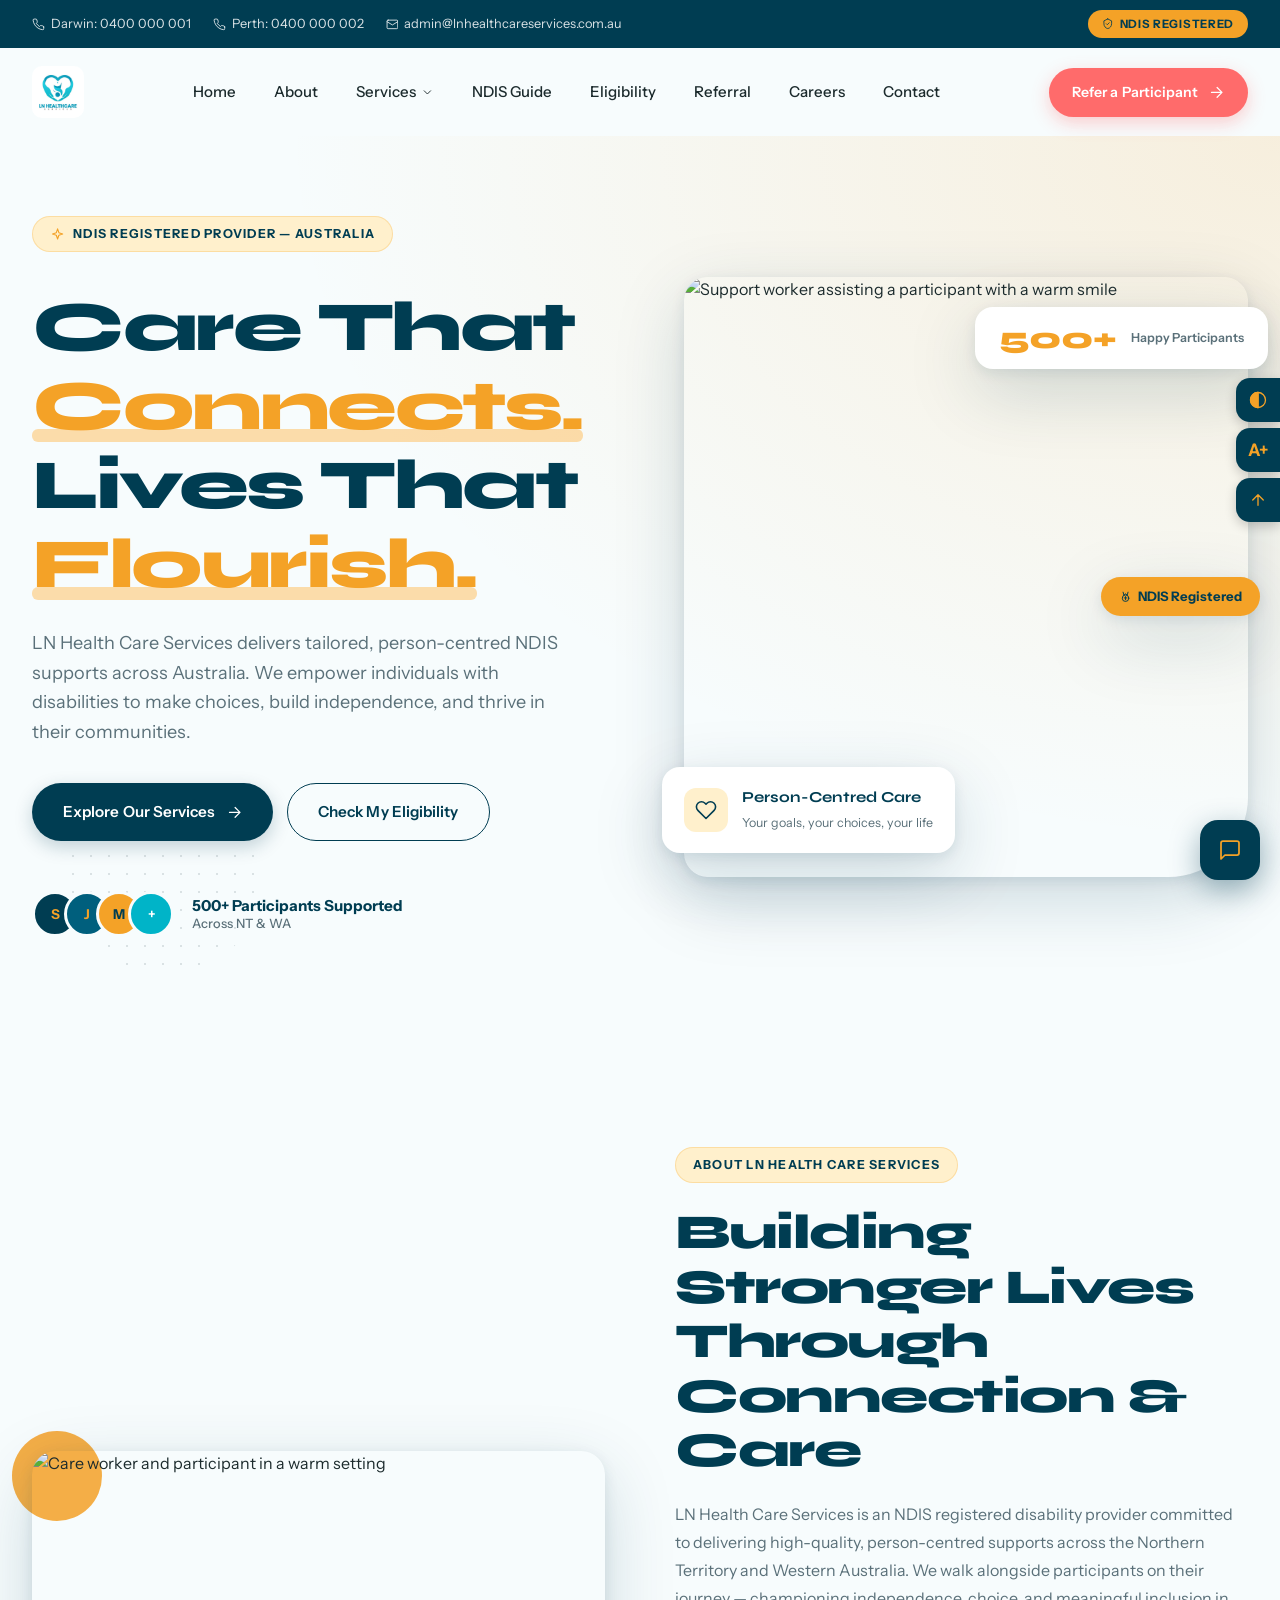
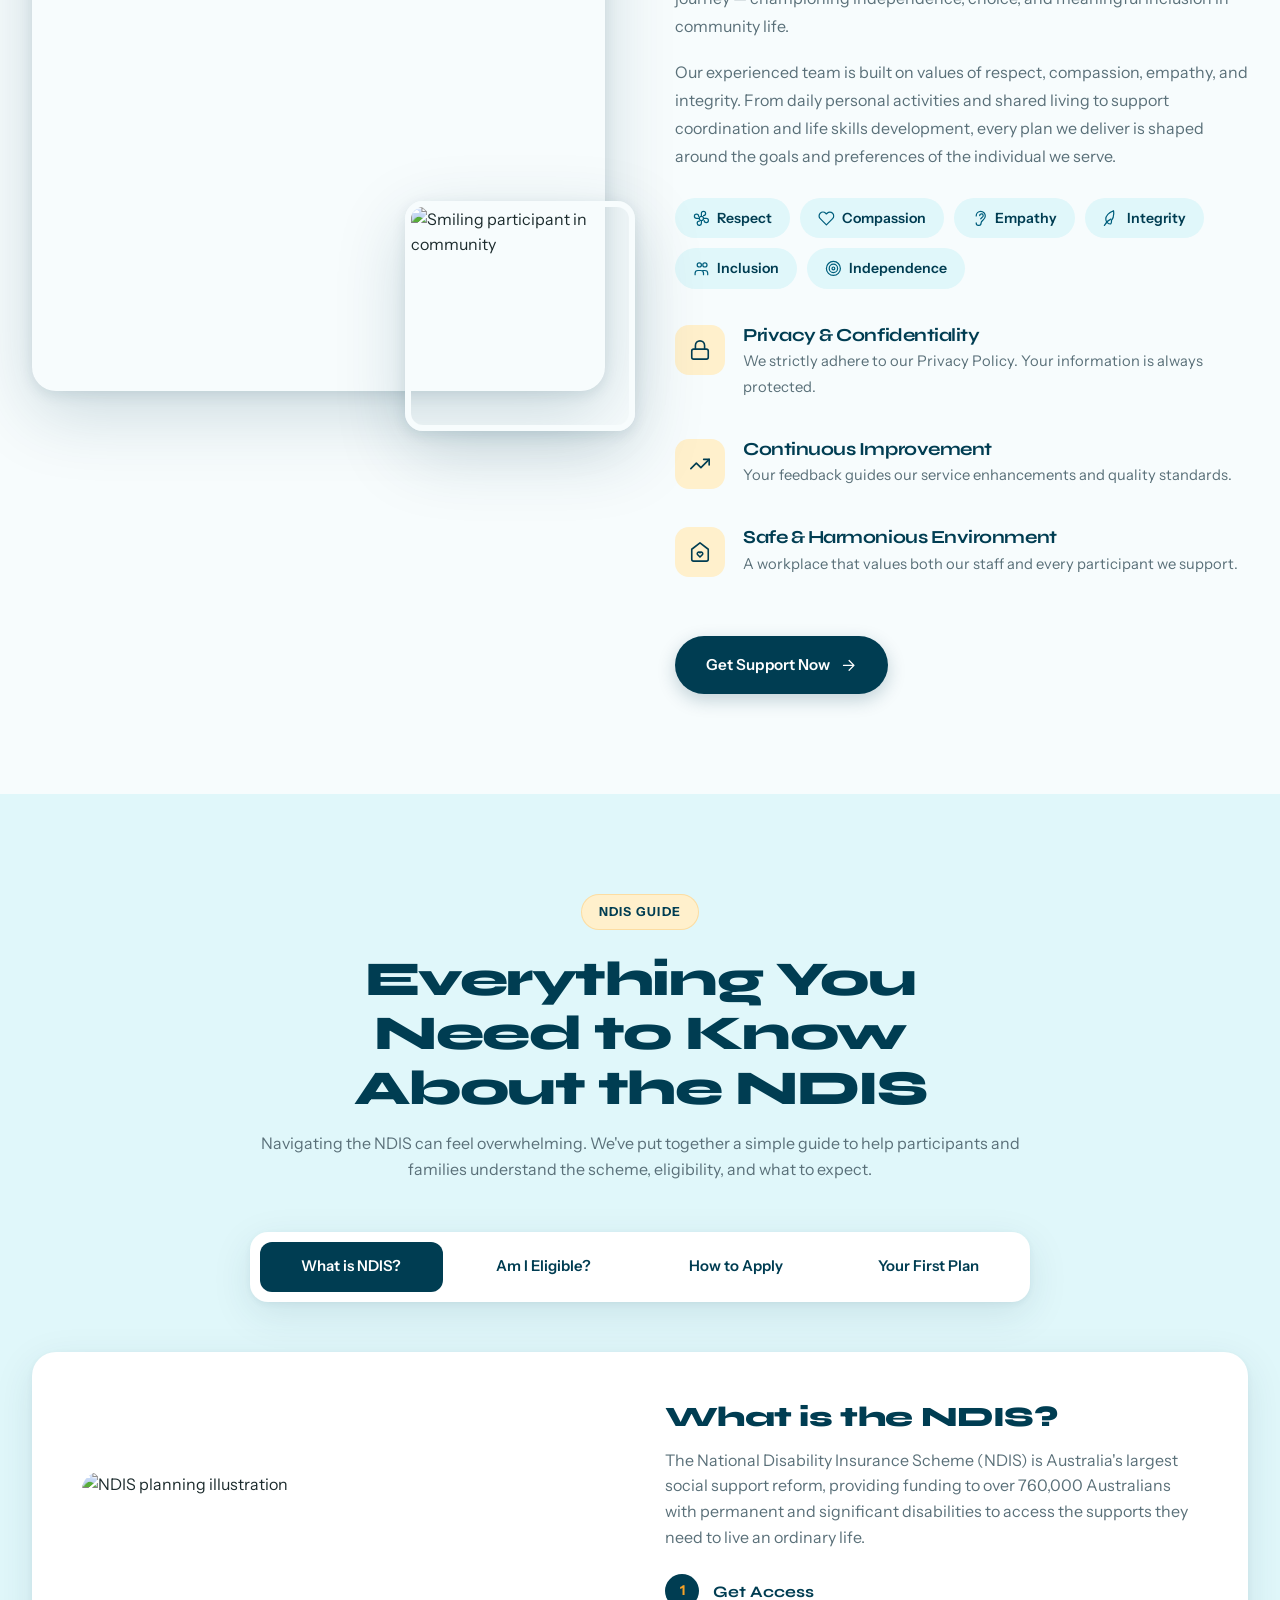
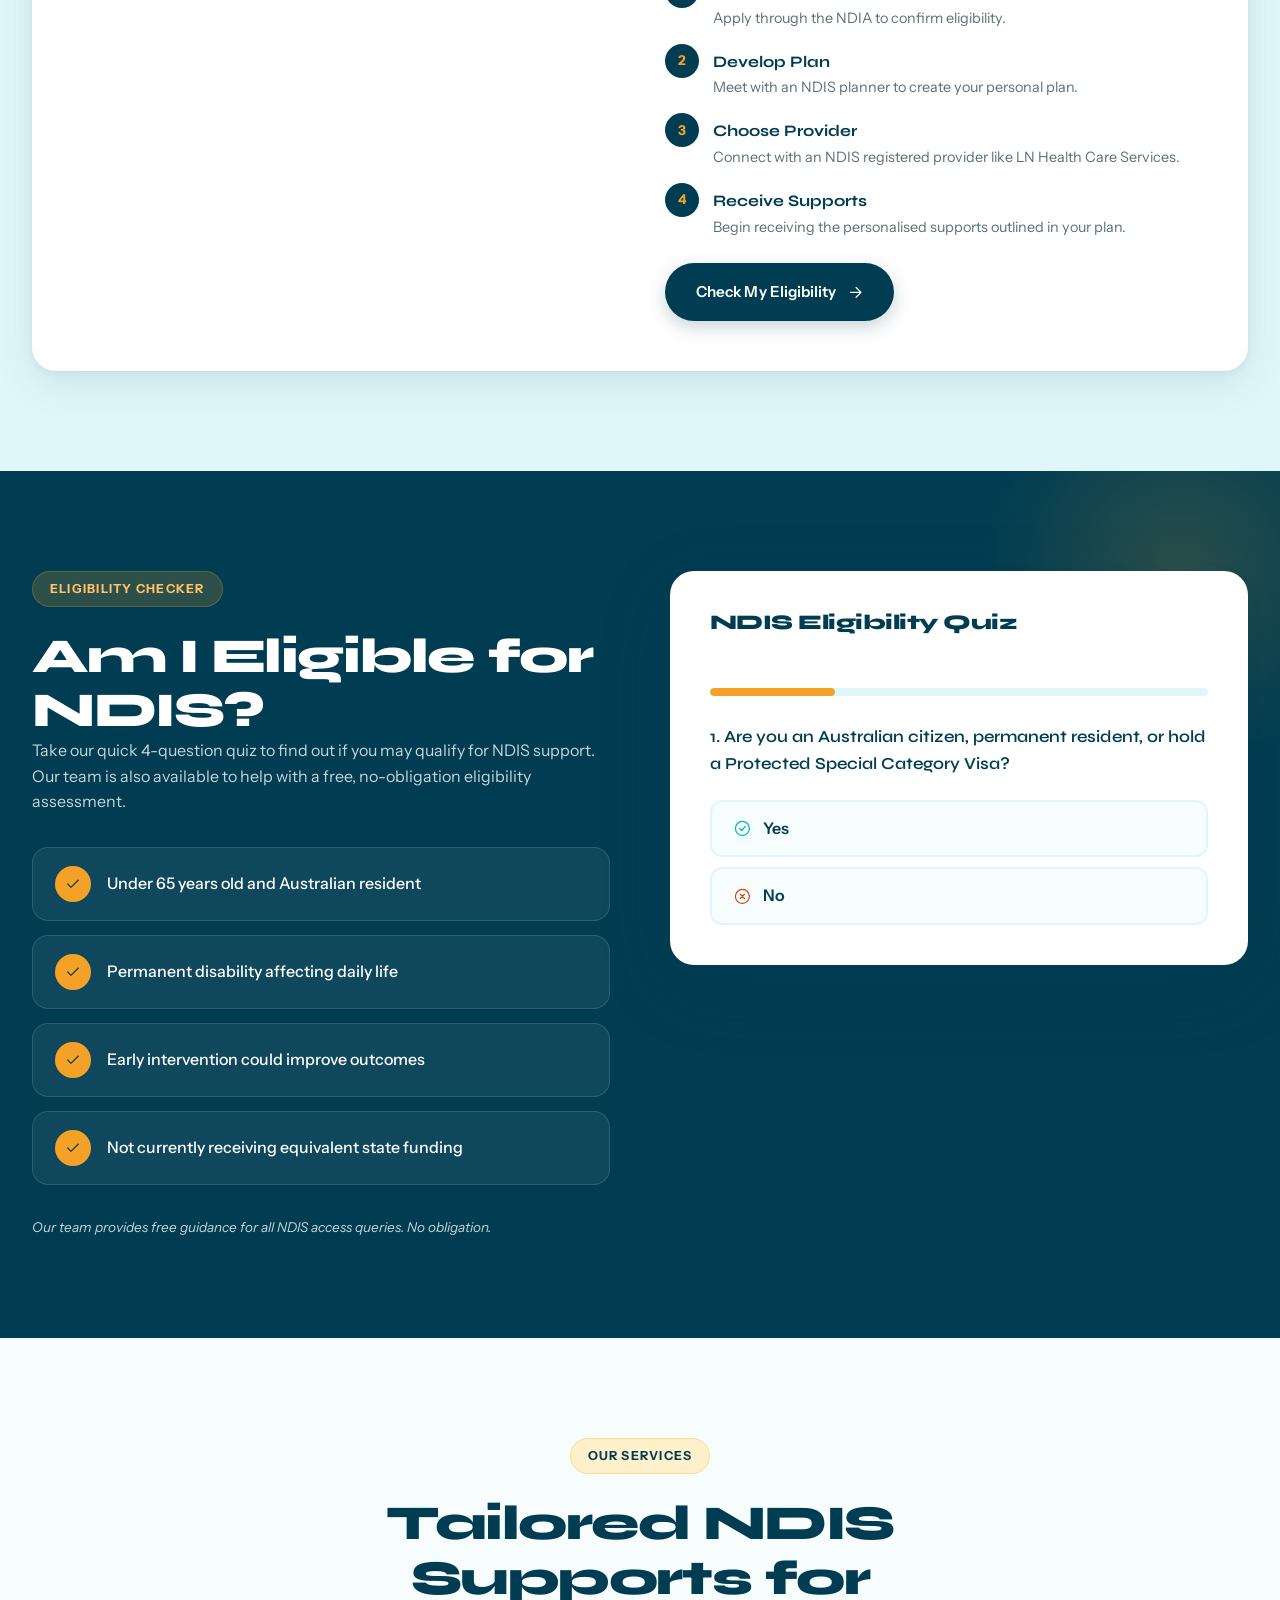
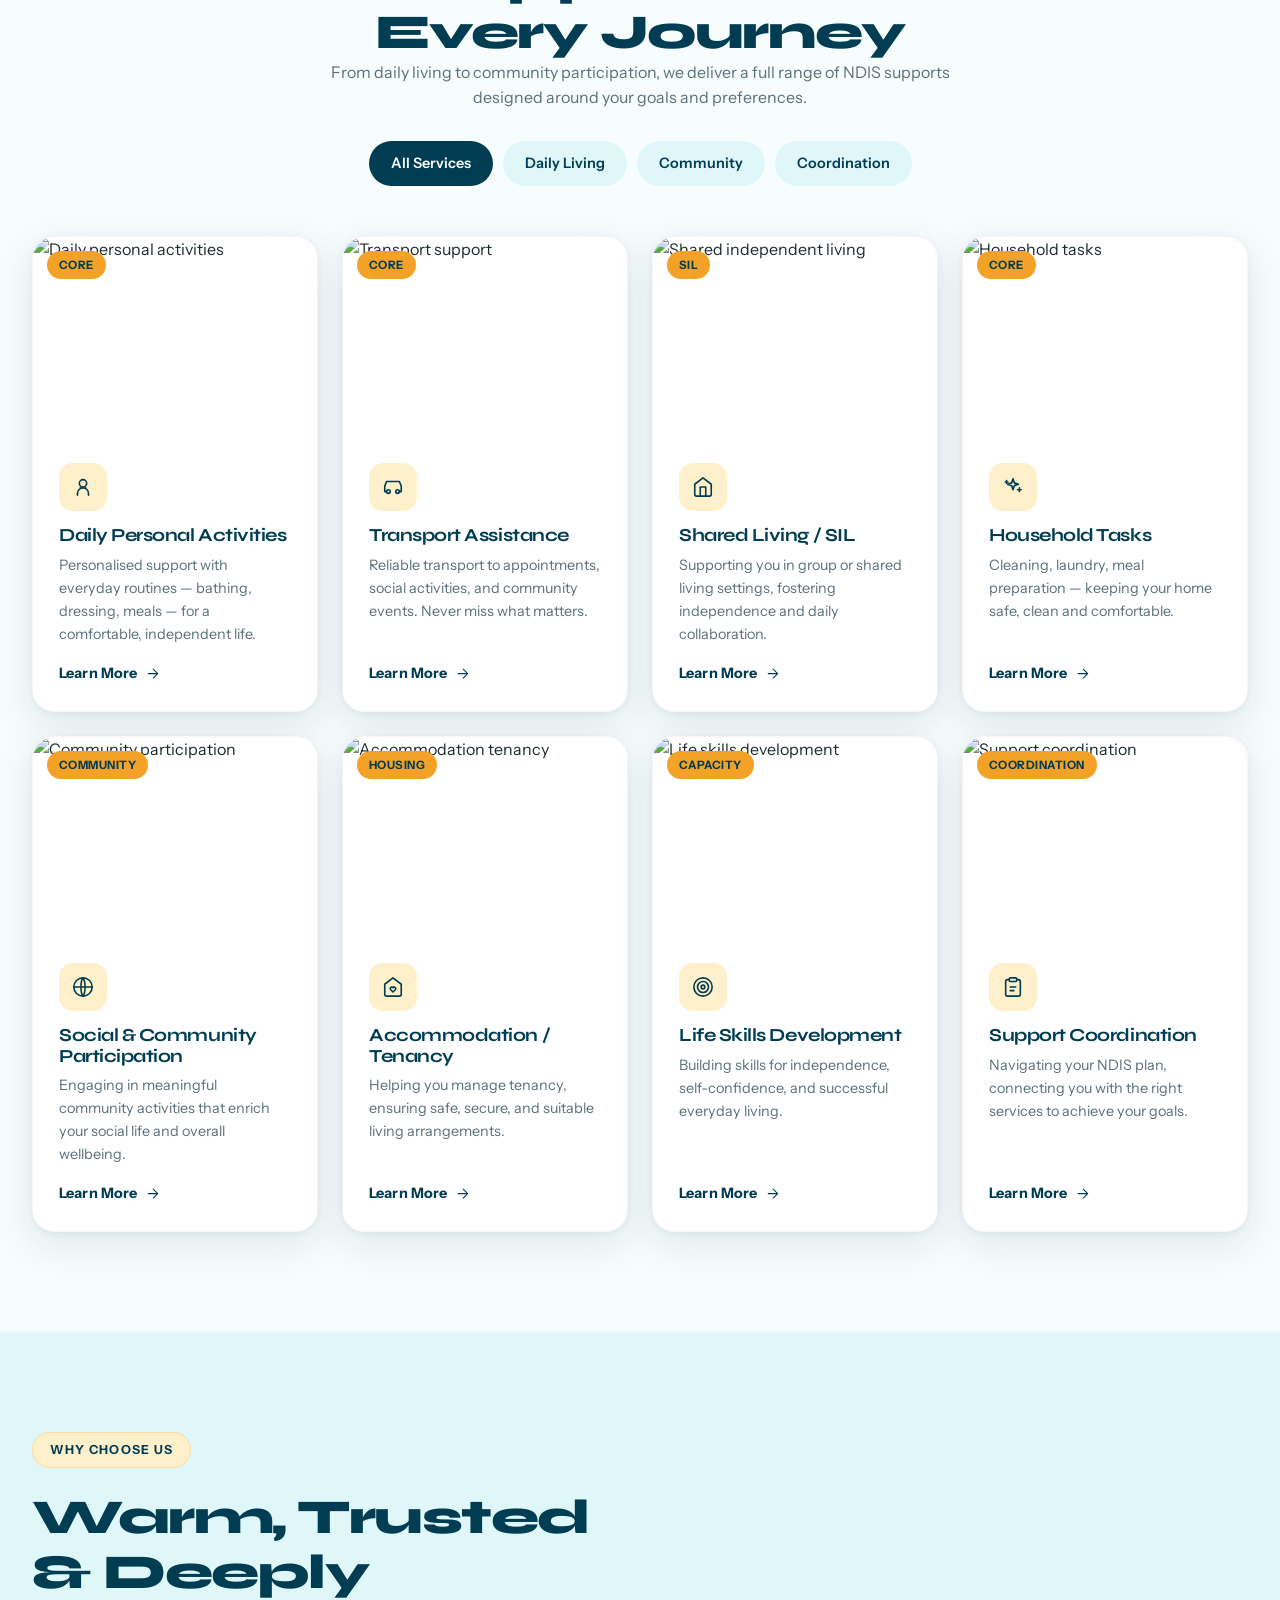
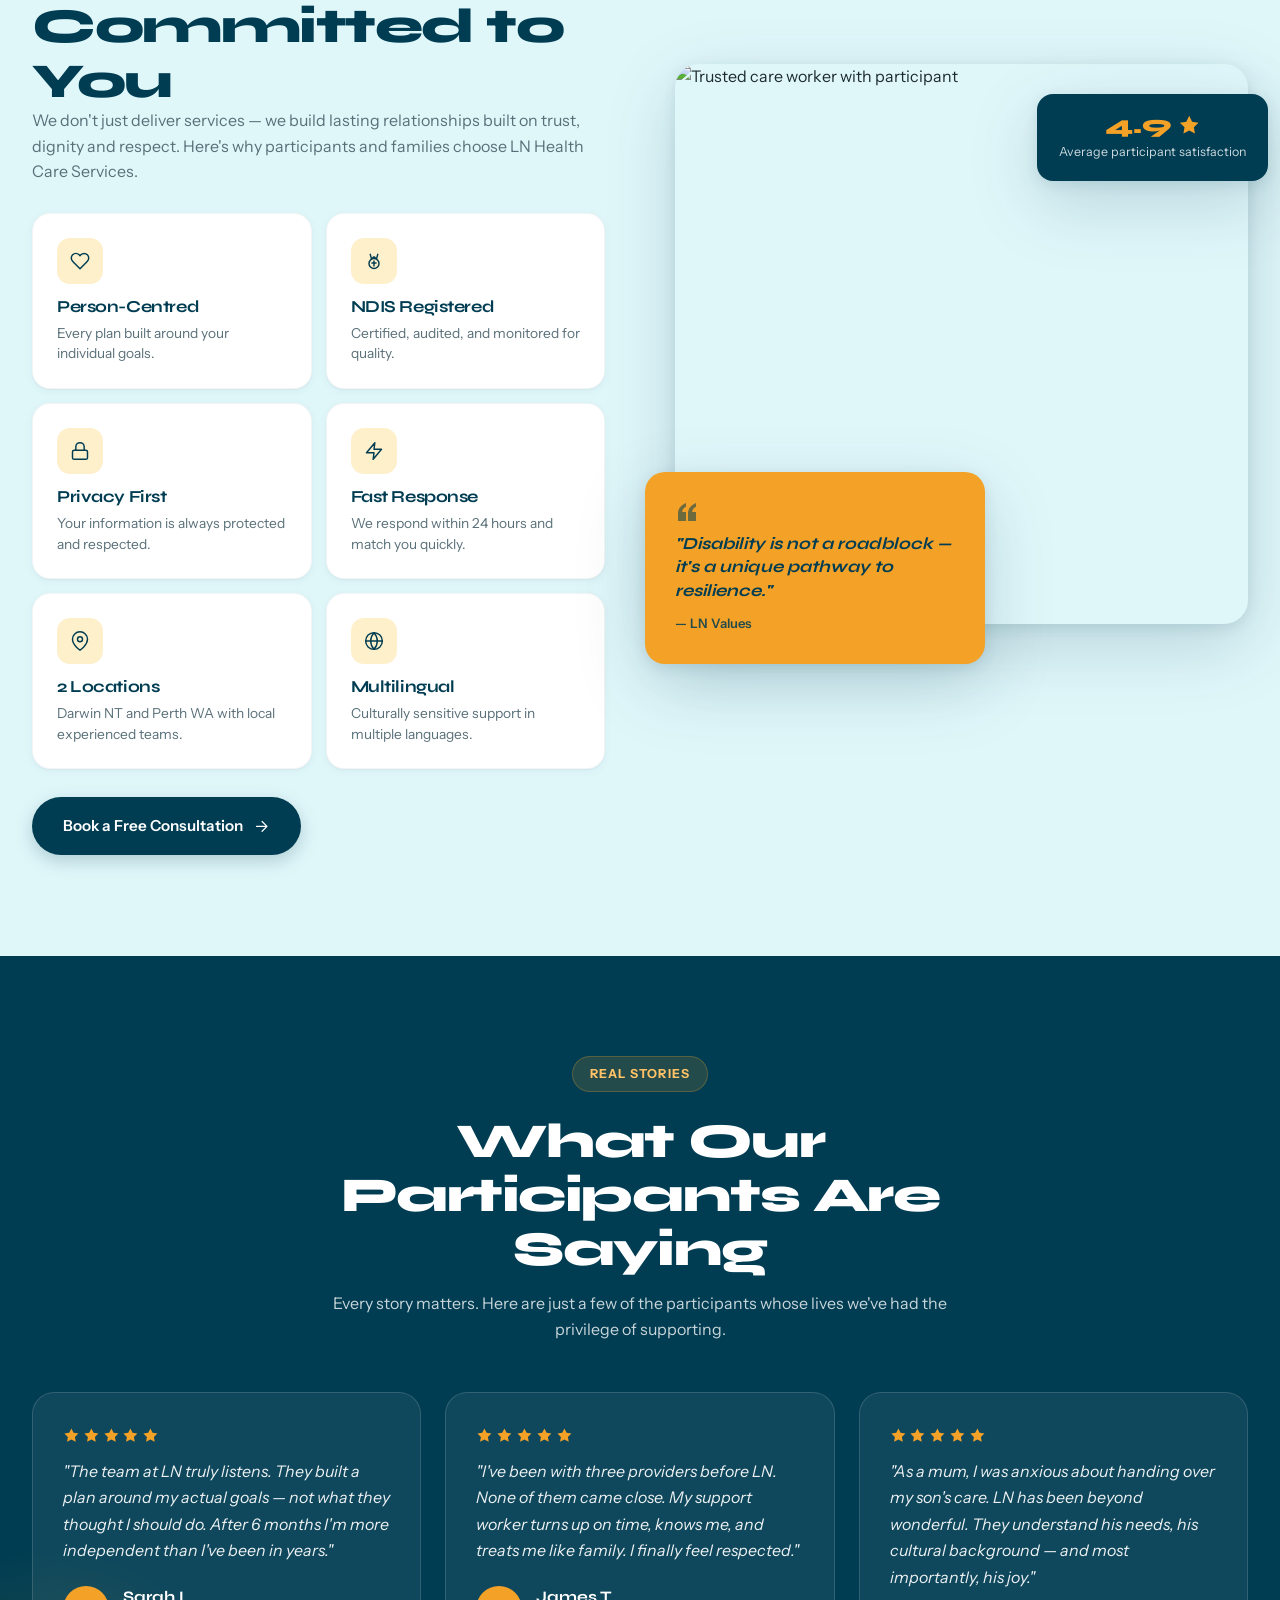
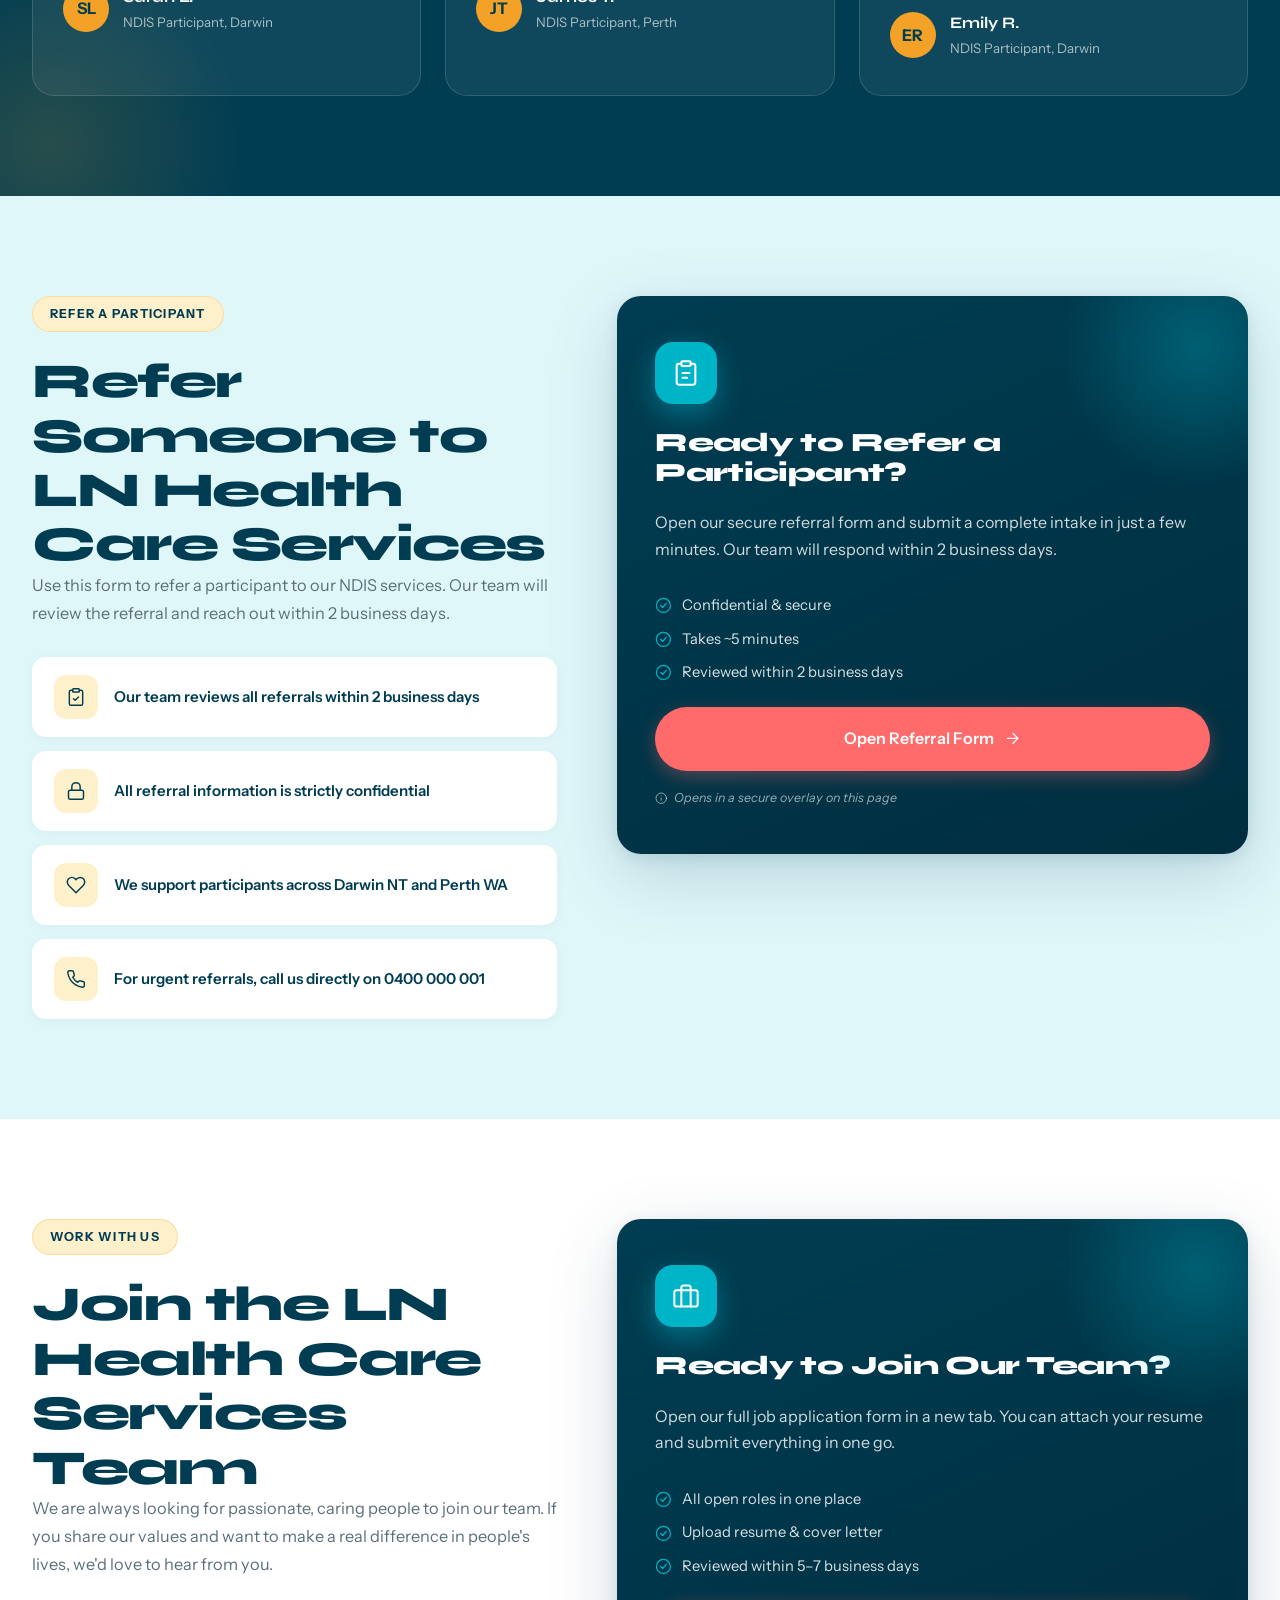
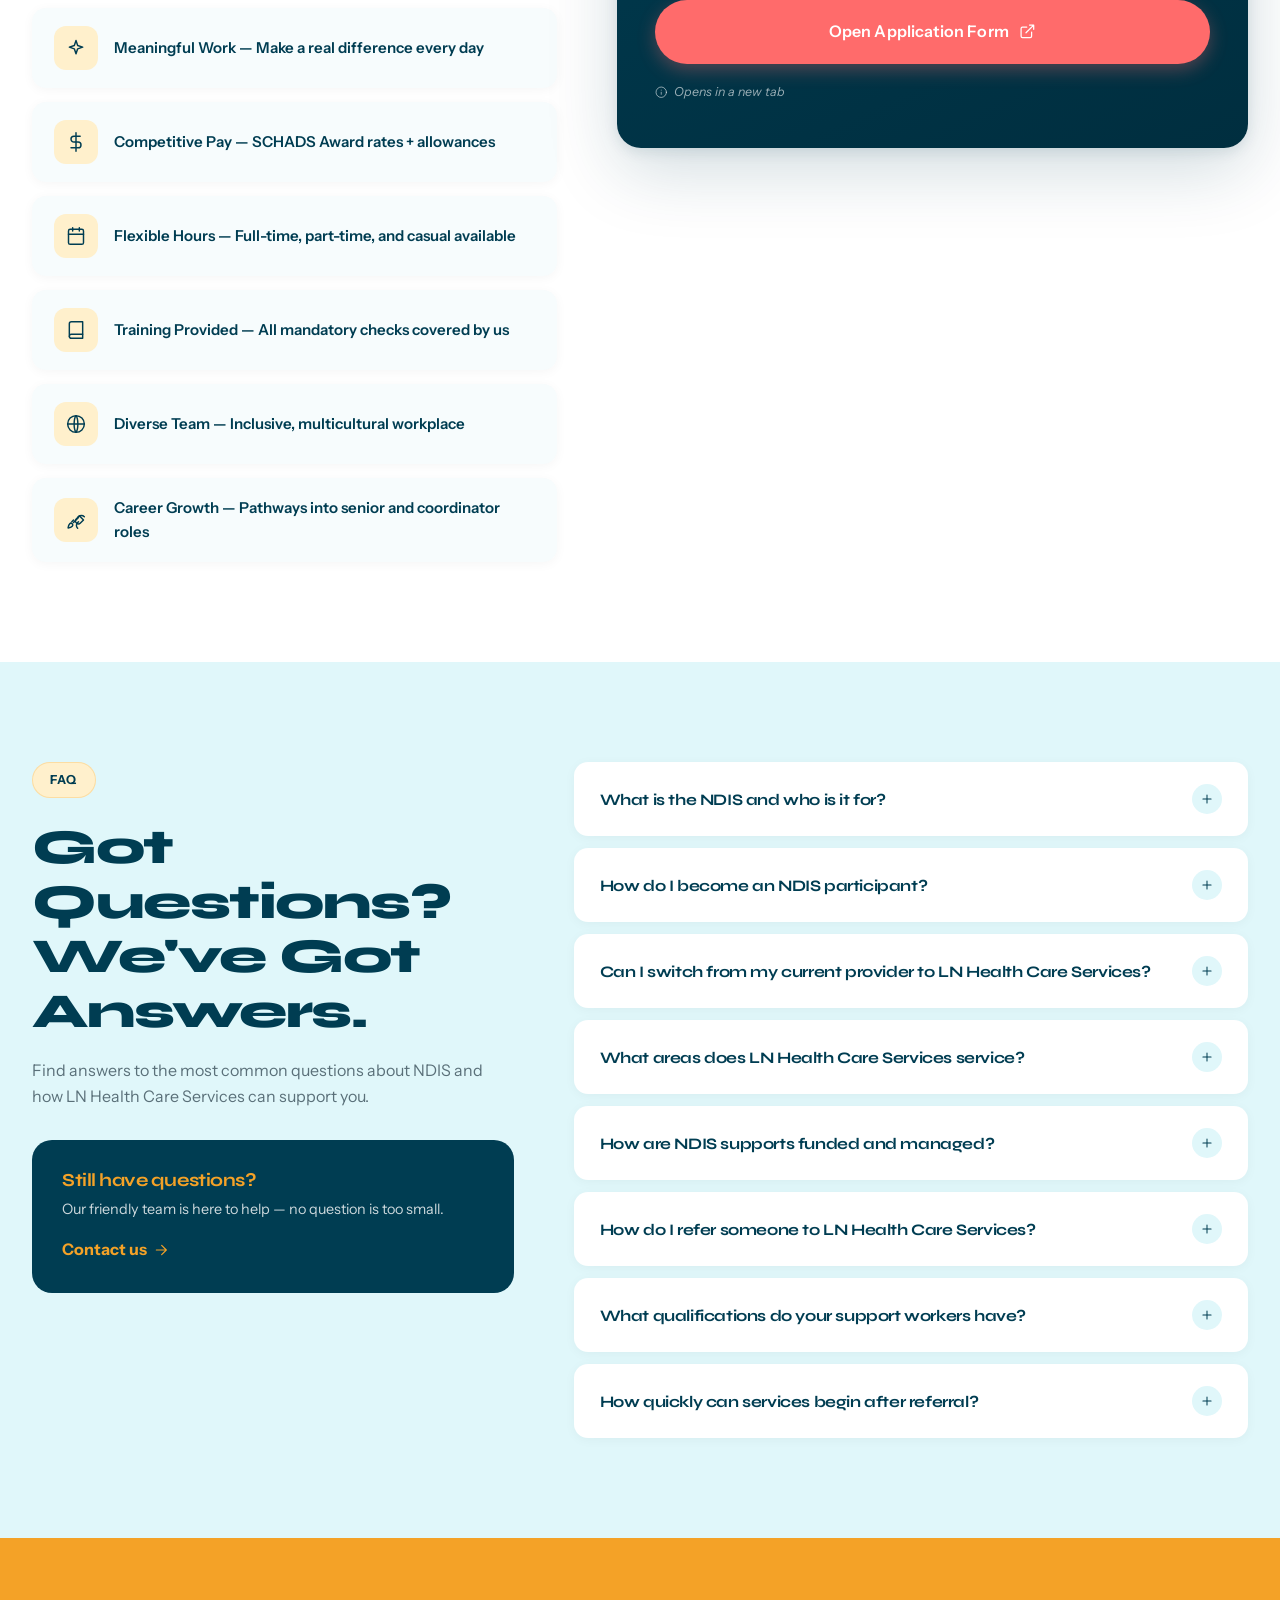
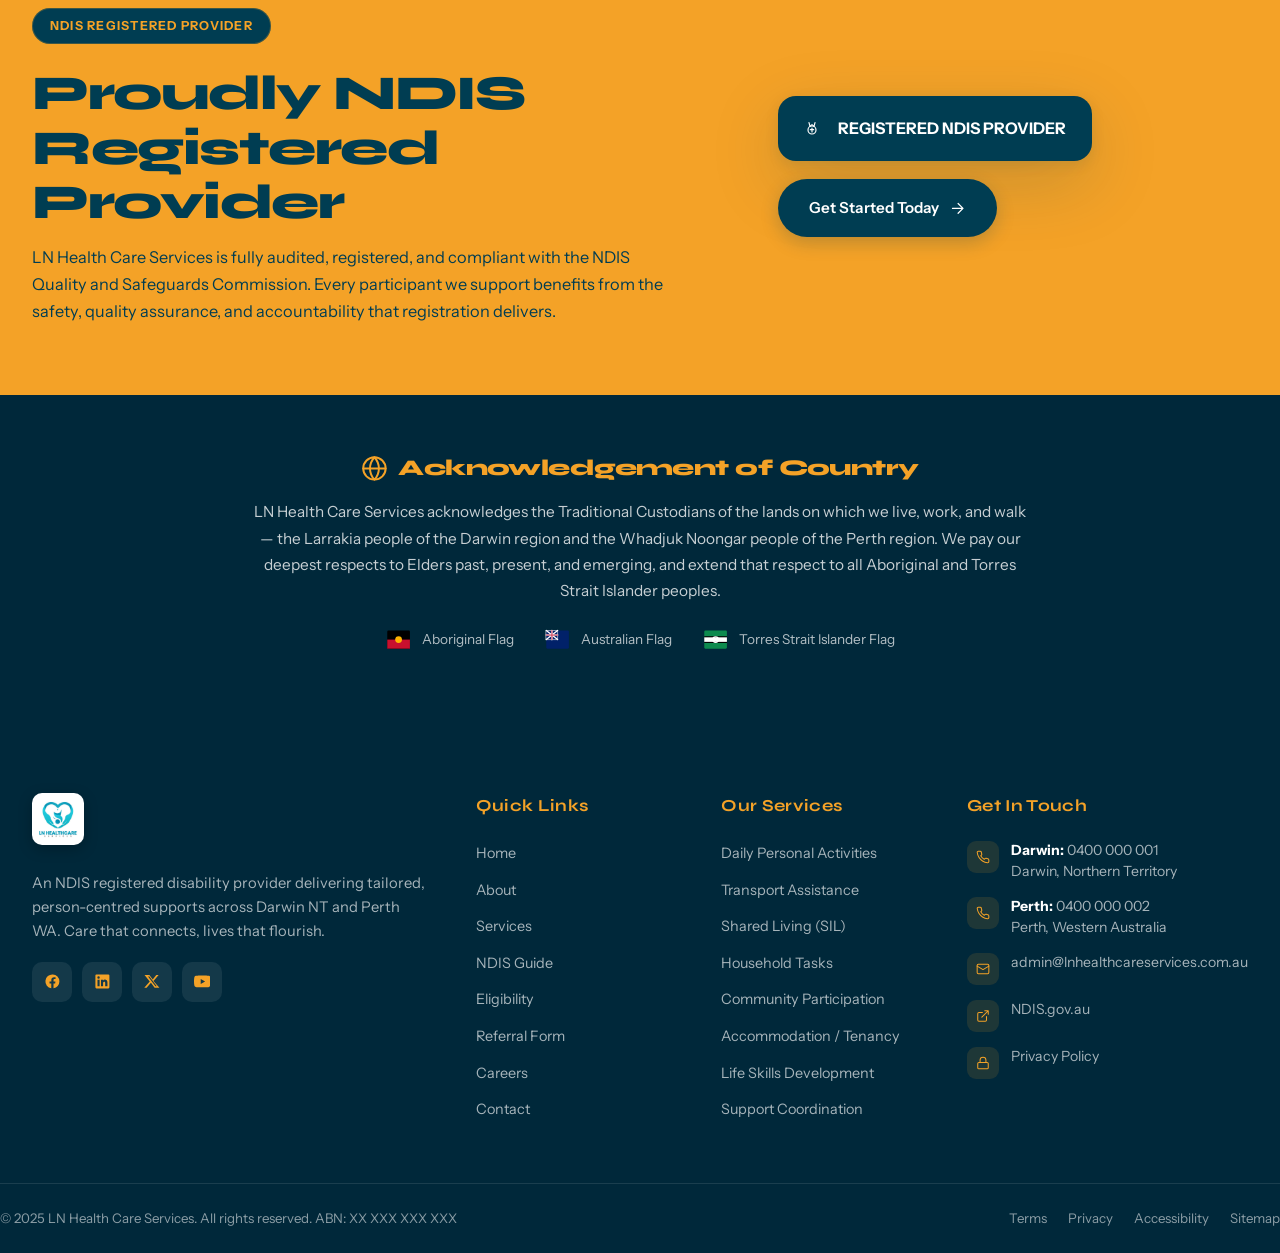
==== commit 18f69e9a: "Remove statistics strip section" ====
--- a/index.html
+++ b/index.html
@@ -281,18 +281,6 @@
 </section>
 
 <!-- ============================================================
-     5. STATISTICS STRIP
-============================================================ -->
-<section class="stats" aria-label="Key statistics">
-  <div class="container">
-    <div class="stat-c reveal"><span class="n" data-target="500" data-suffix="+">0</span><span class="l">Participants Supported</span></div>
-    <div class="stat-c reveal"><span class="n" data-target="8">0</span><span class="l">NDIS Services Offered</span></div>
-    <div class="stat-c reveal"><span class="n" data-target="46" data-prefix="$" data-suffix="B+">0</span><span class="l">National NDIS Investment 2026</span></div>
-    <div class="stat-c reveal"><span class="n" data-target="761" data-suffix="K+">0</span><span class="l">Active NDIS Participants Nationally</span></div>
-  </div>
-</section>
-
-<!-- ============================================================
      6. ABOUT
 ============================================================ -->
 <section class="about" id="about">
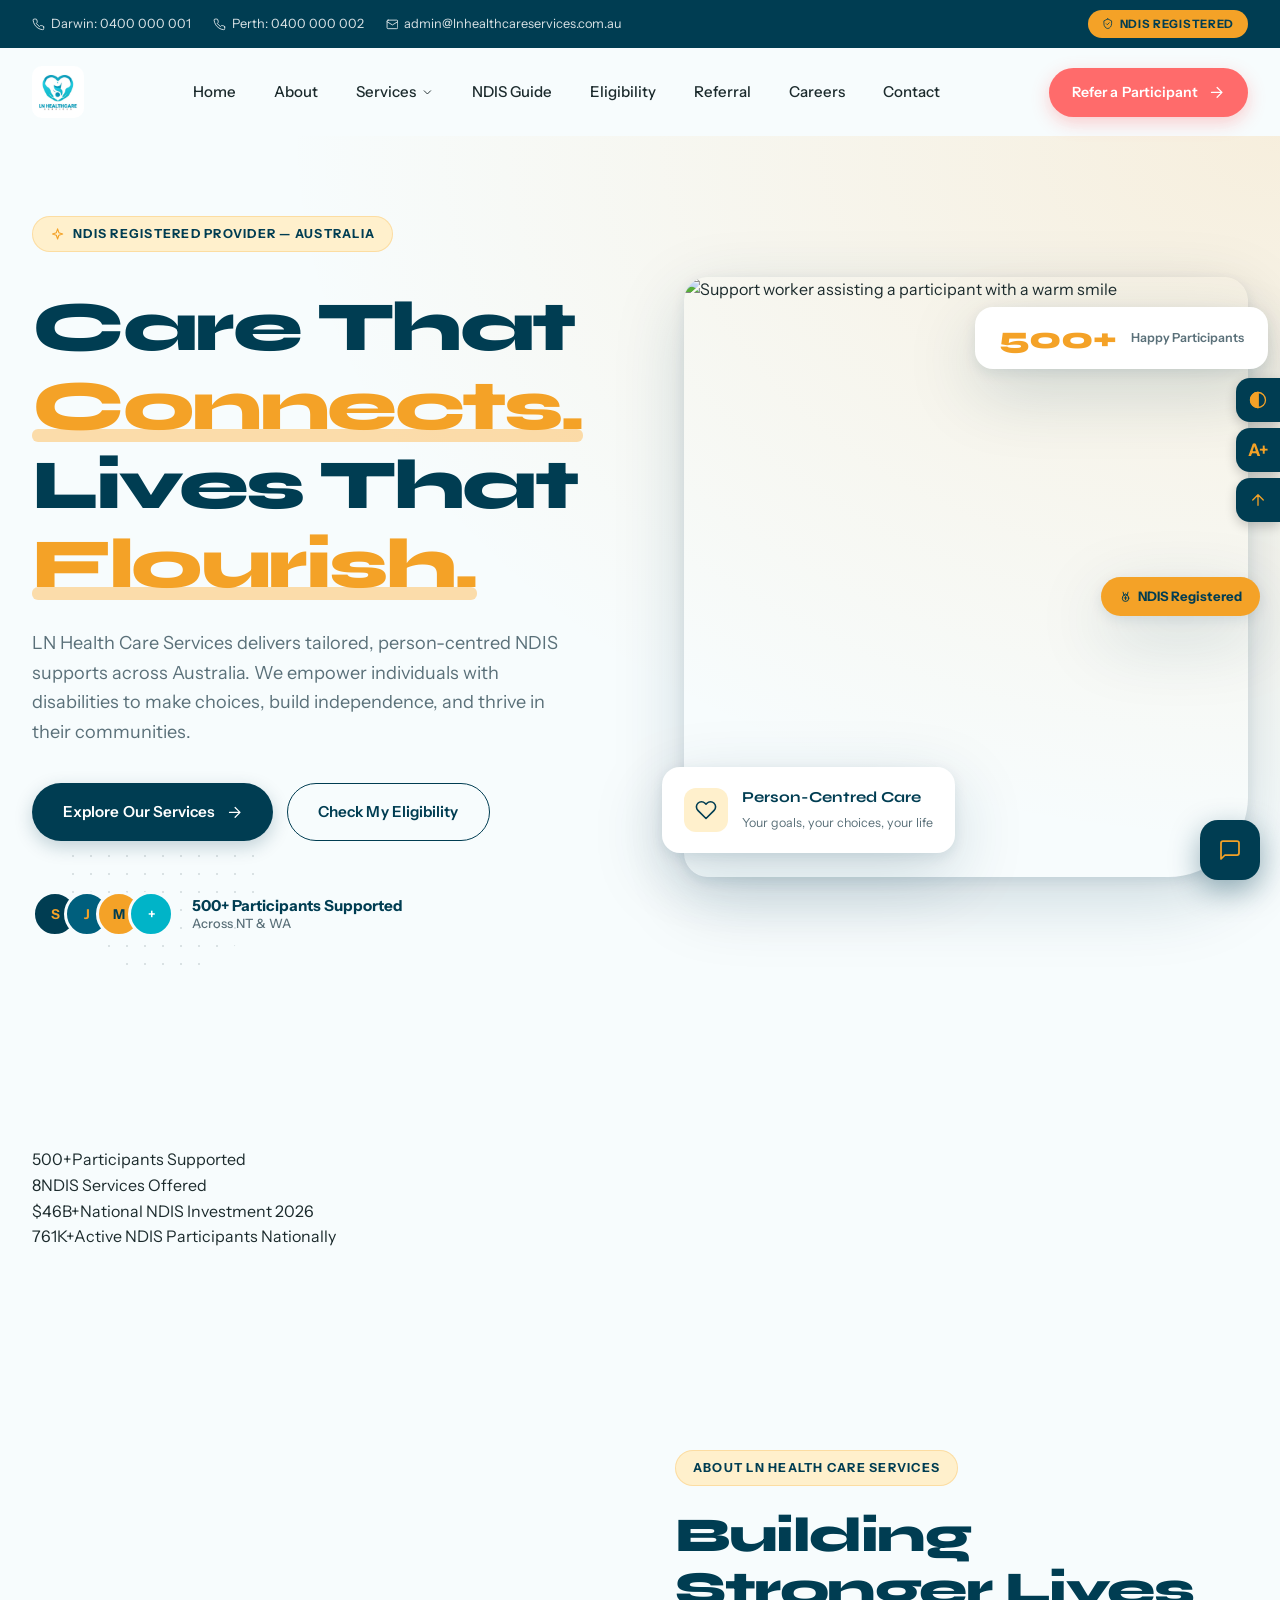
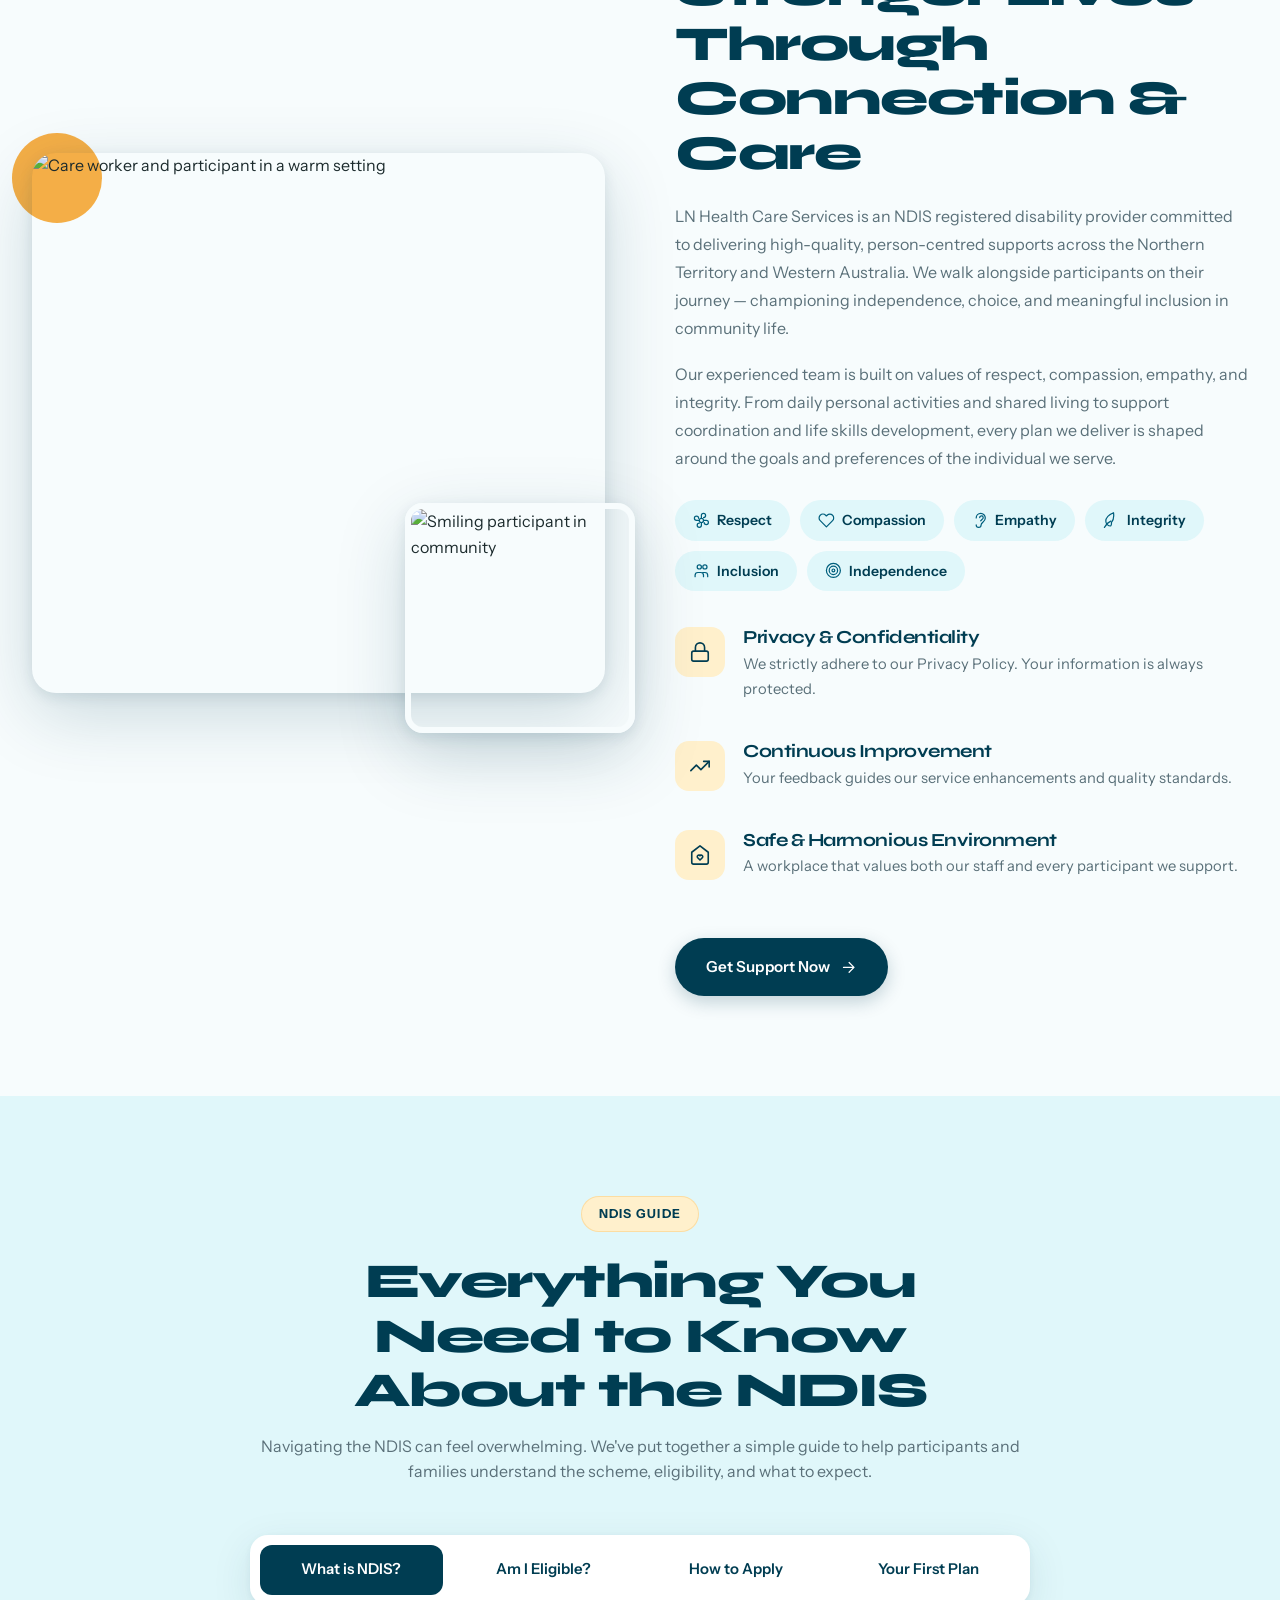
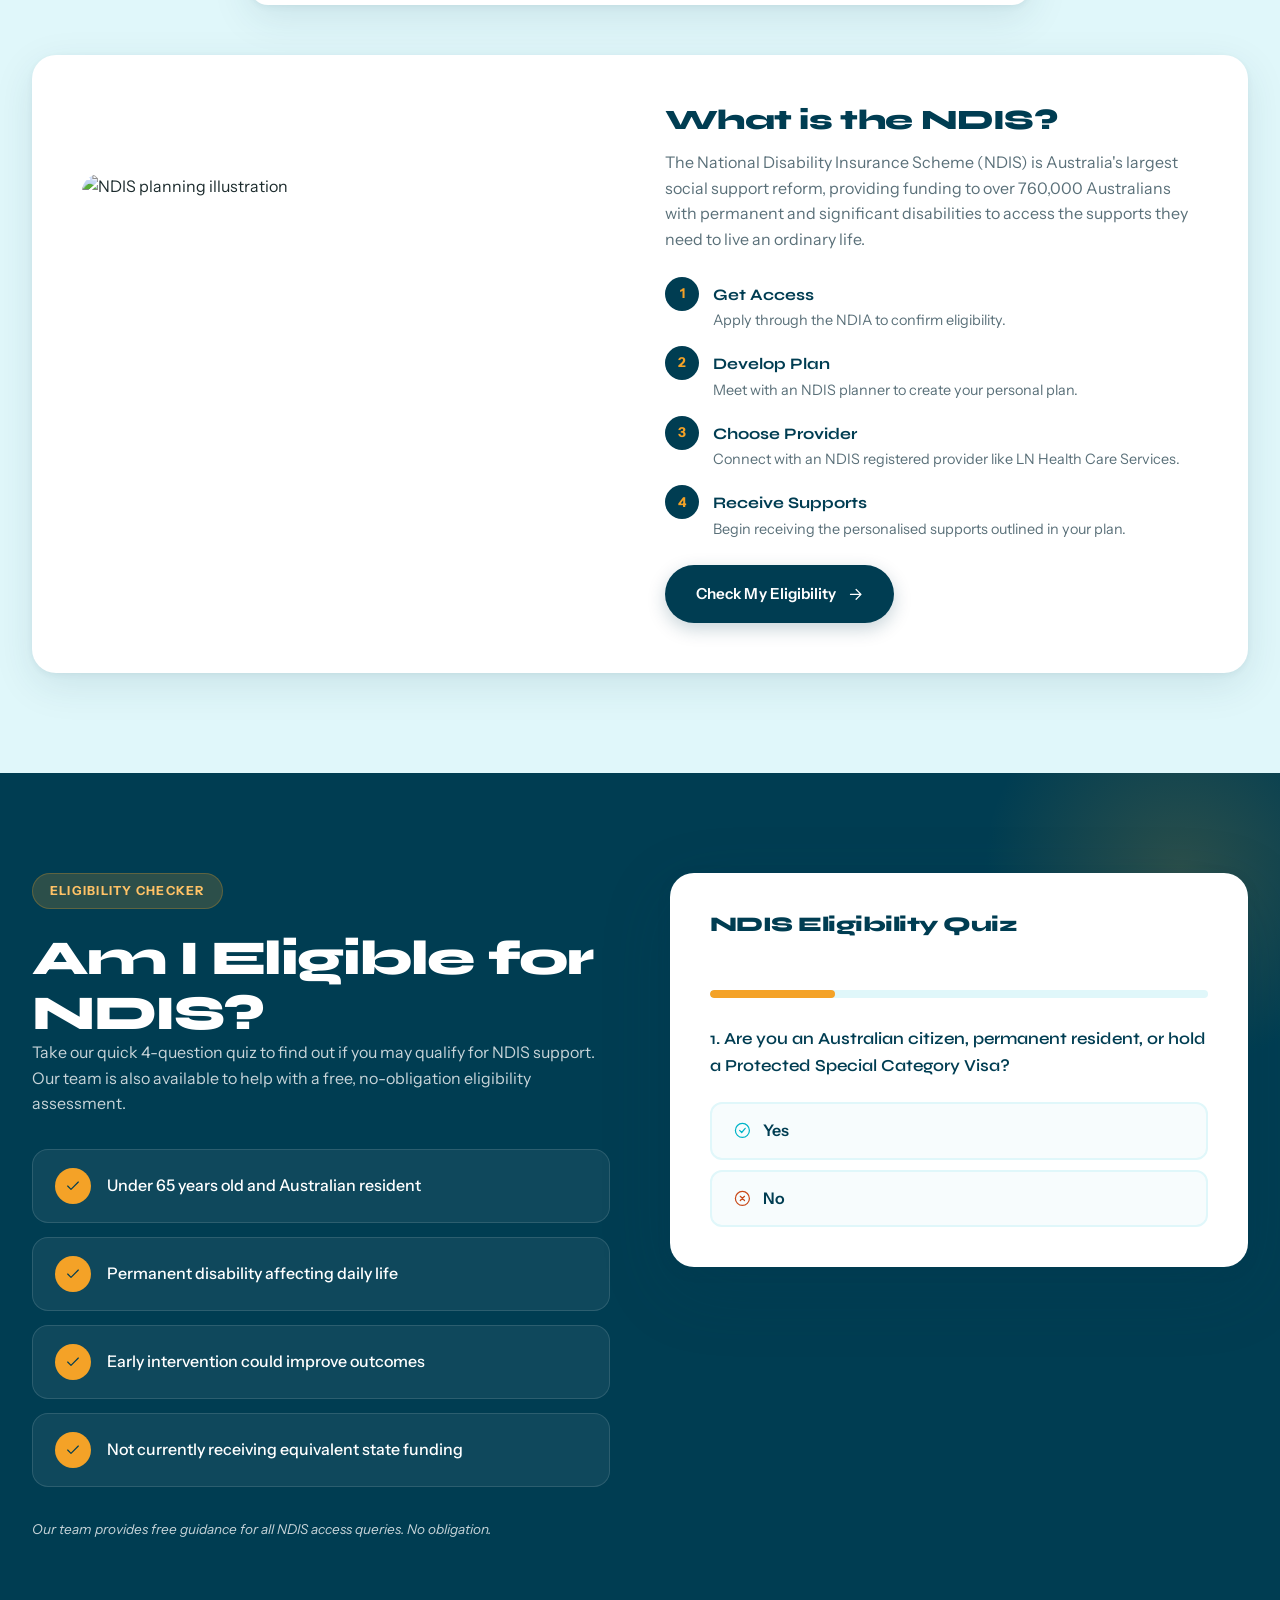
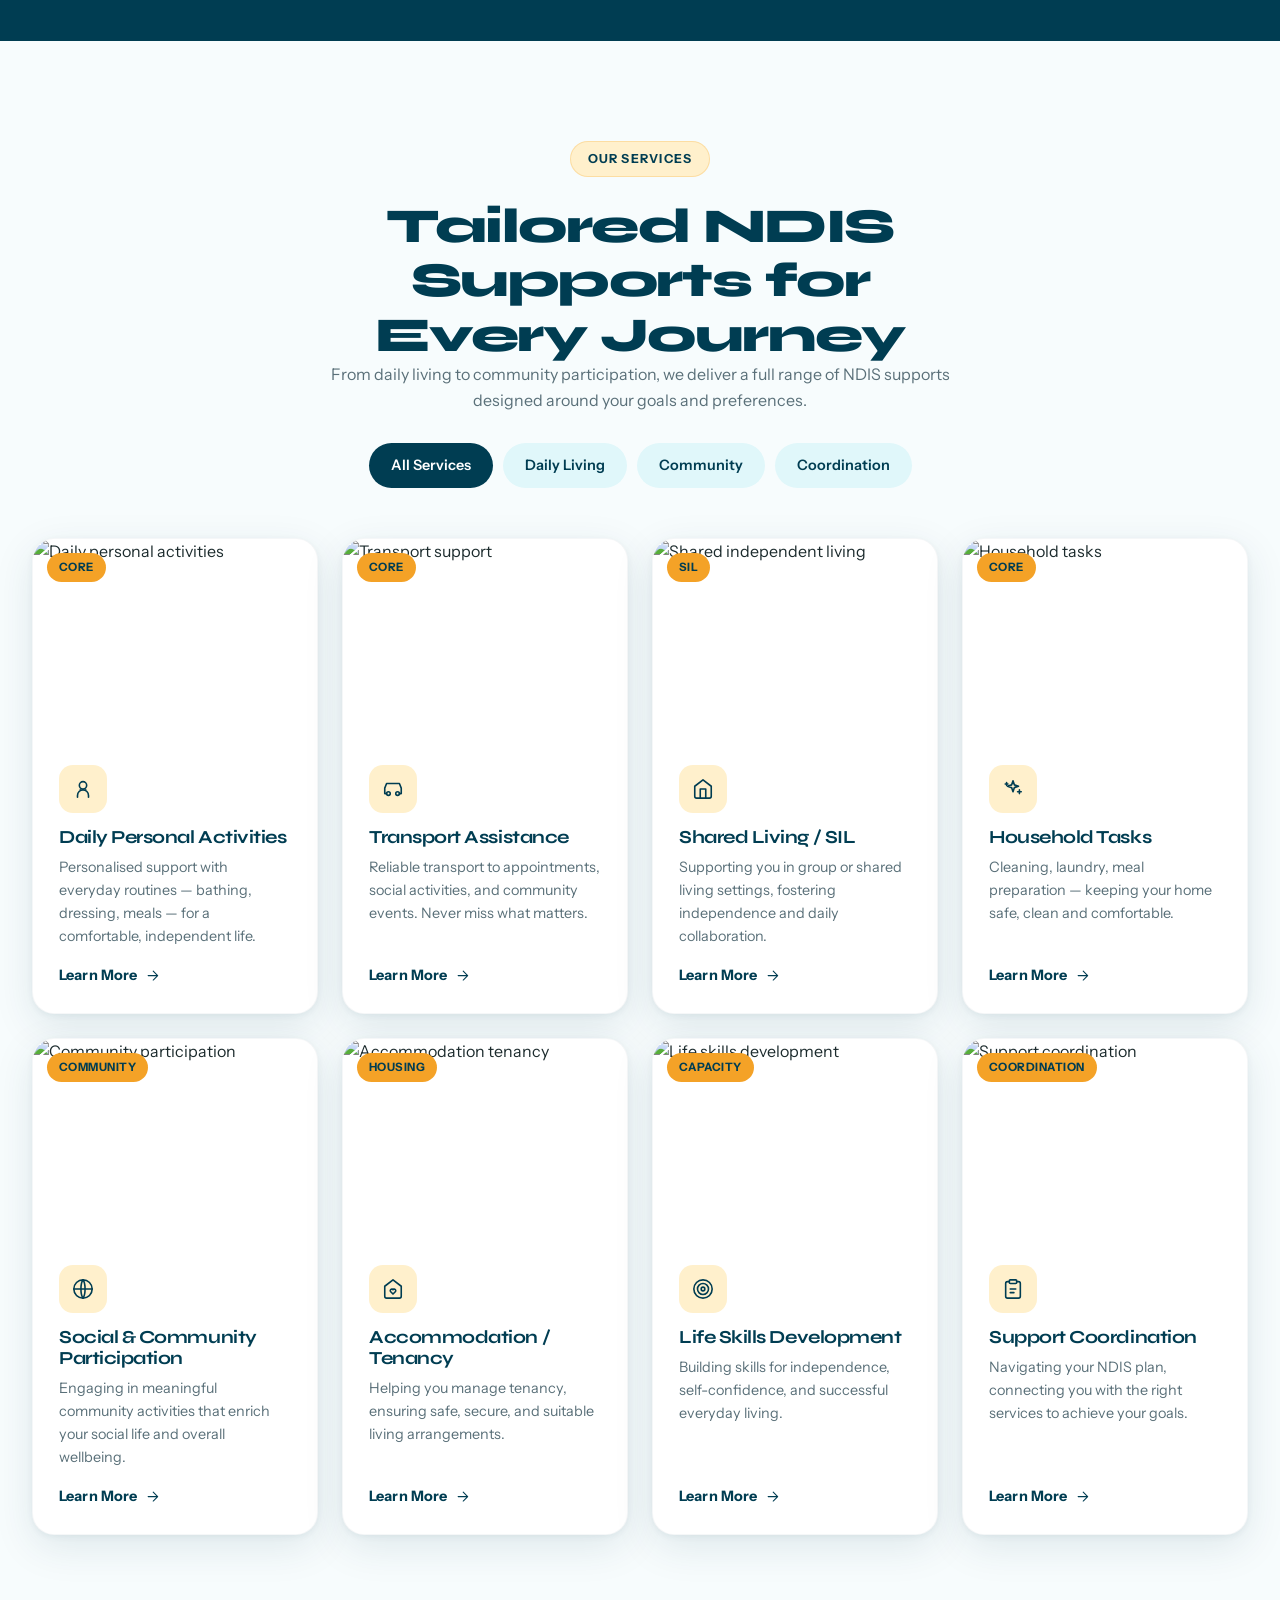
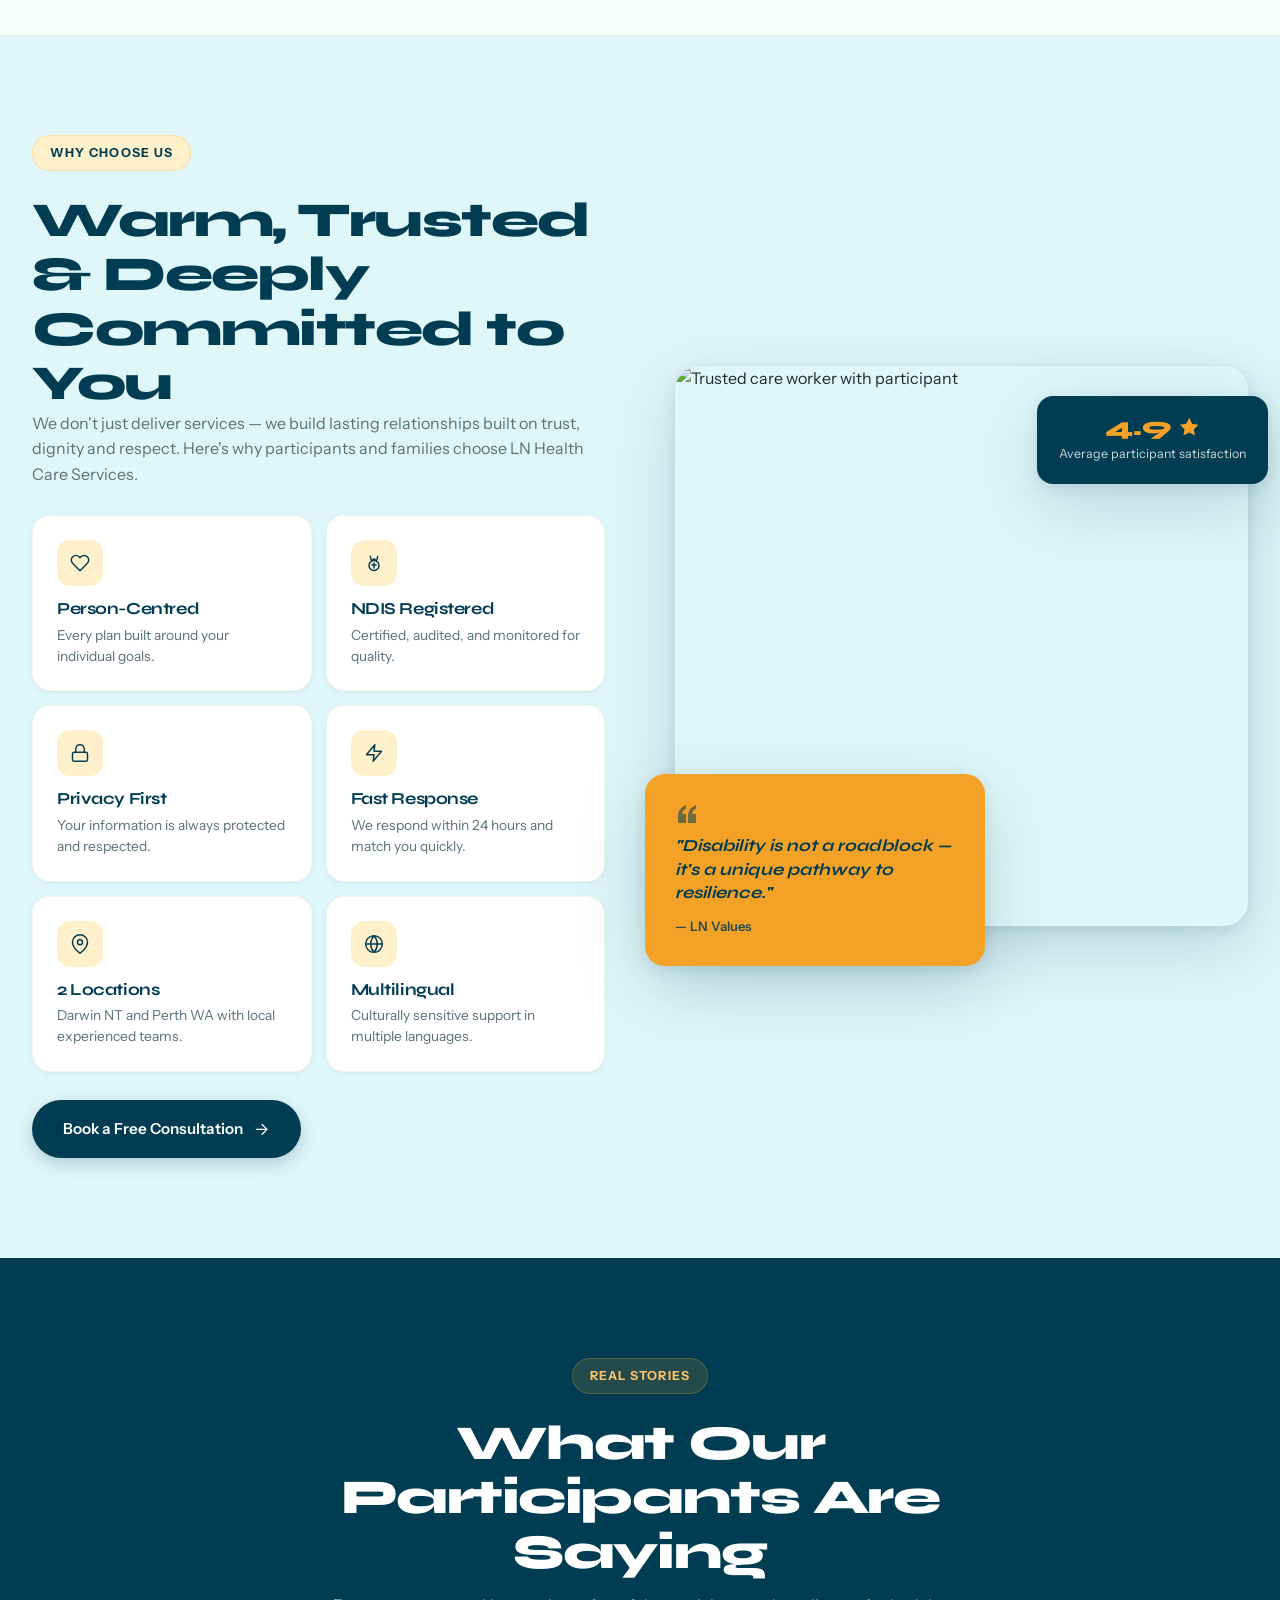
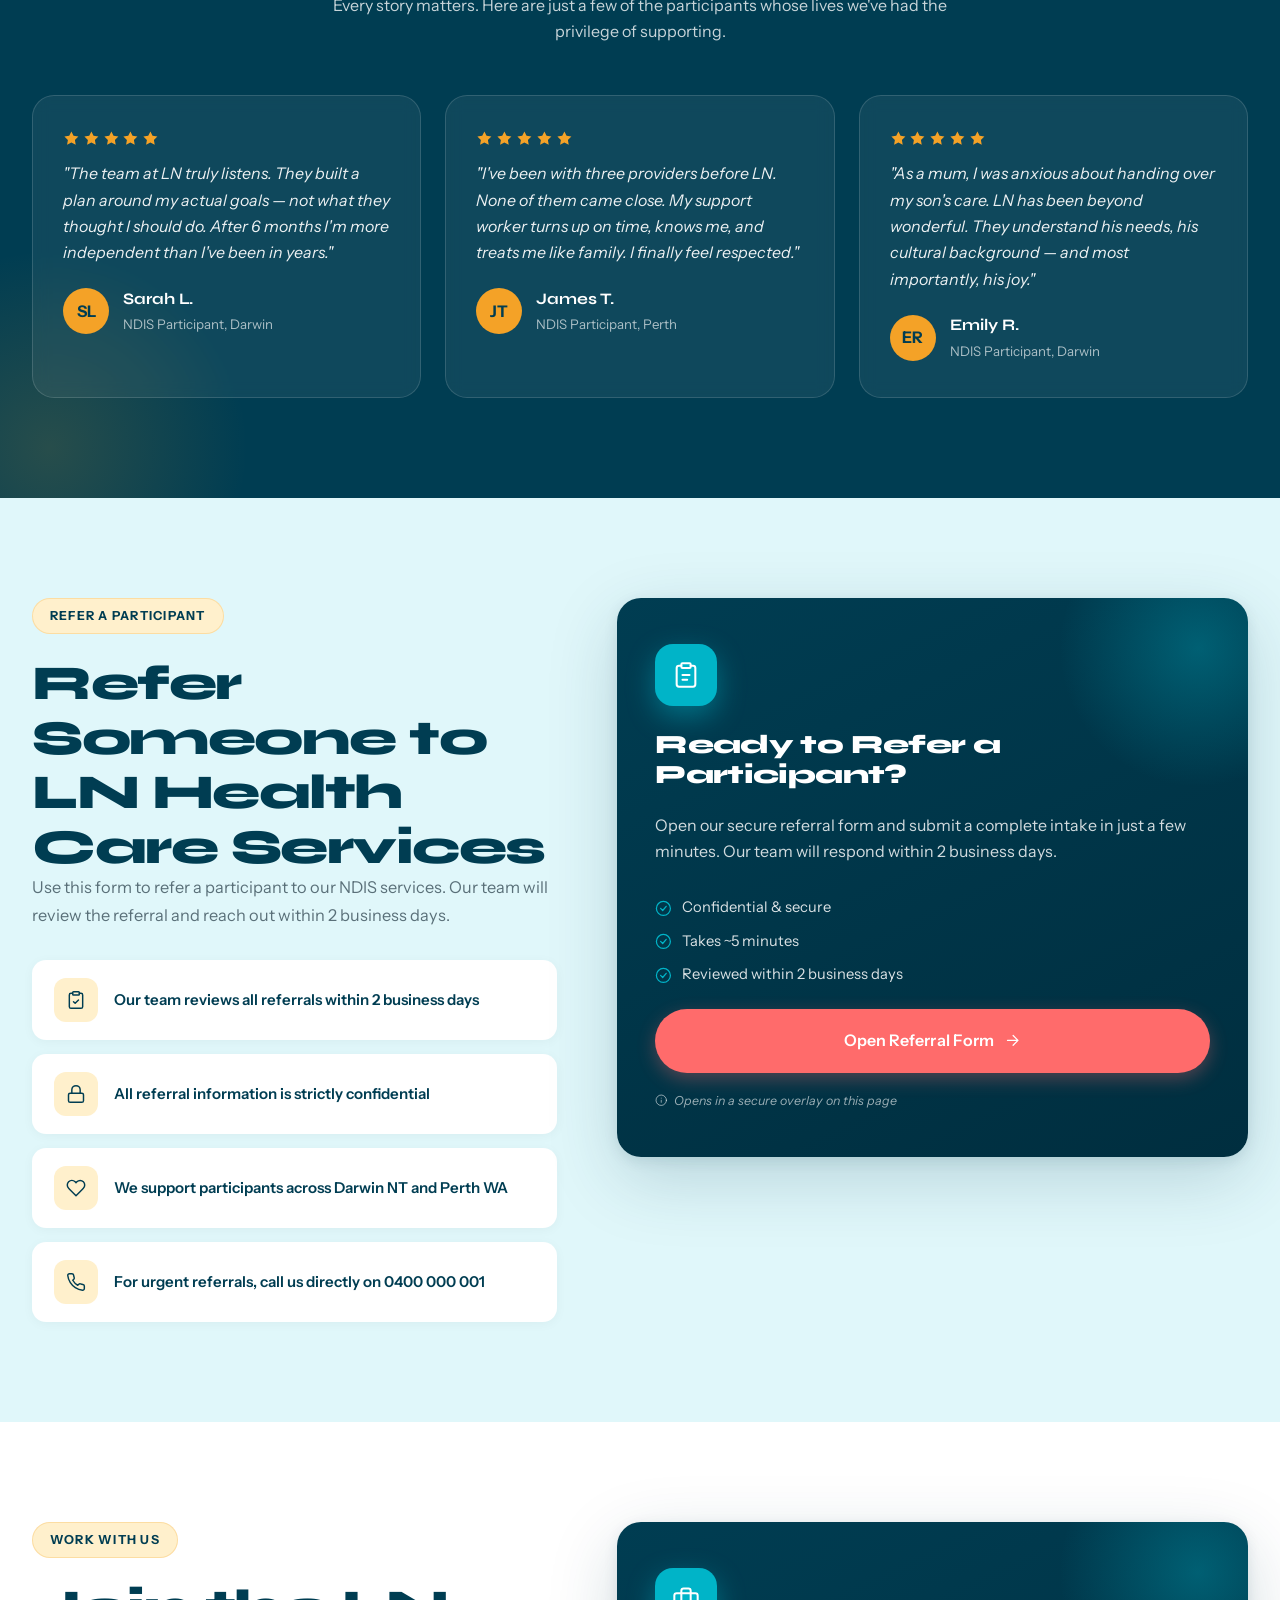
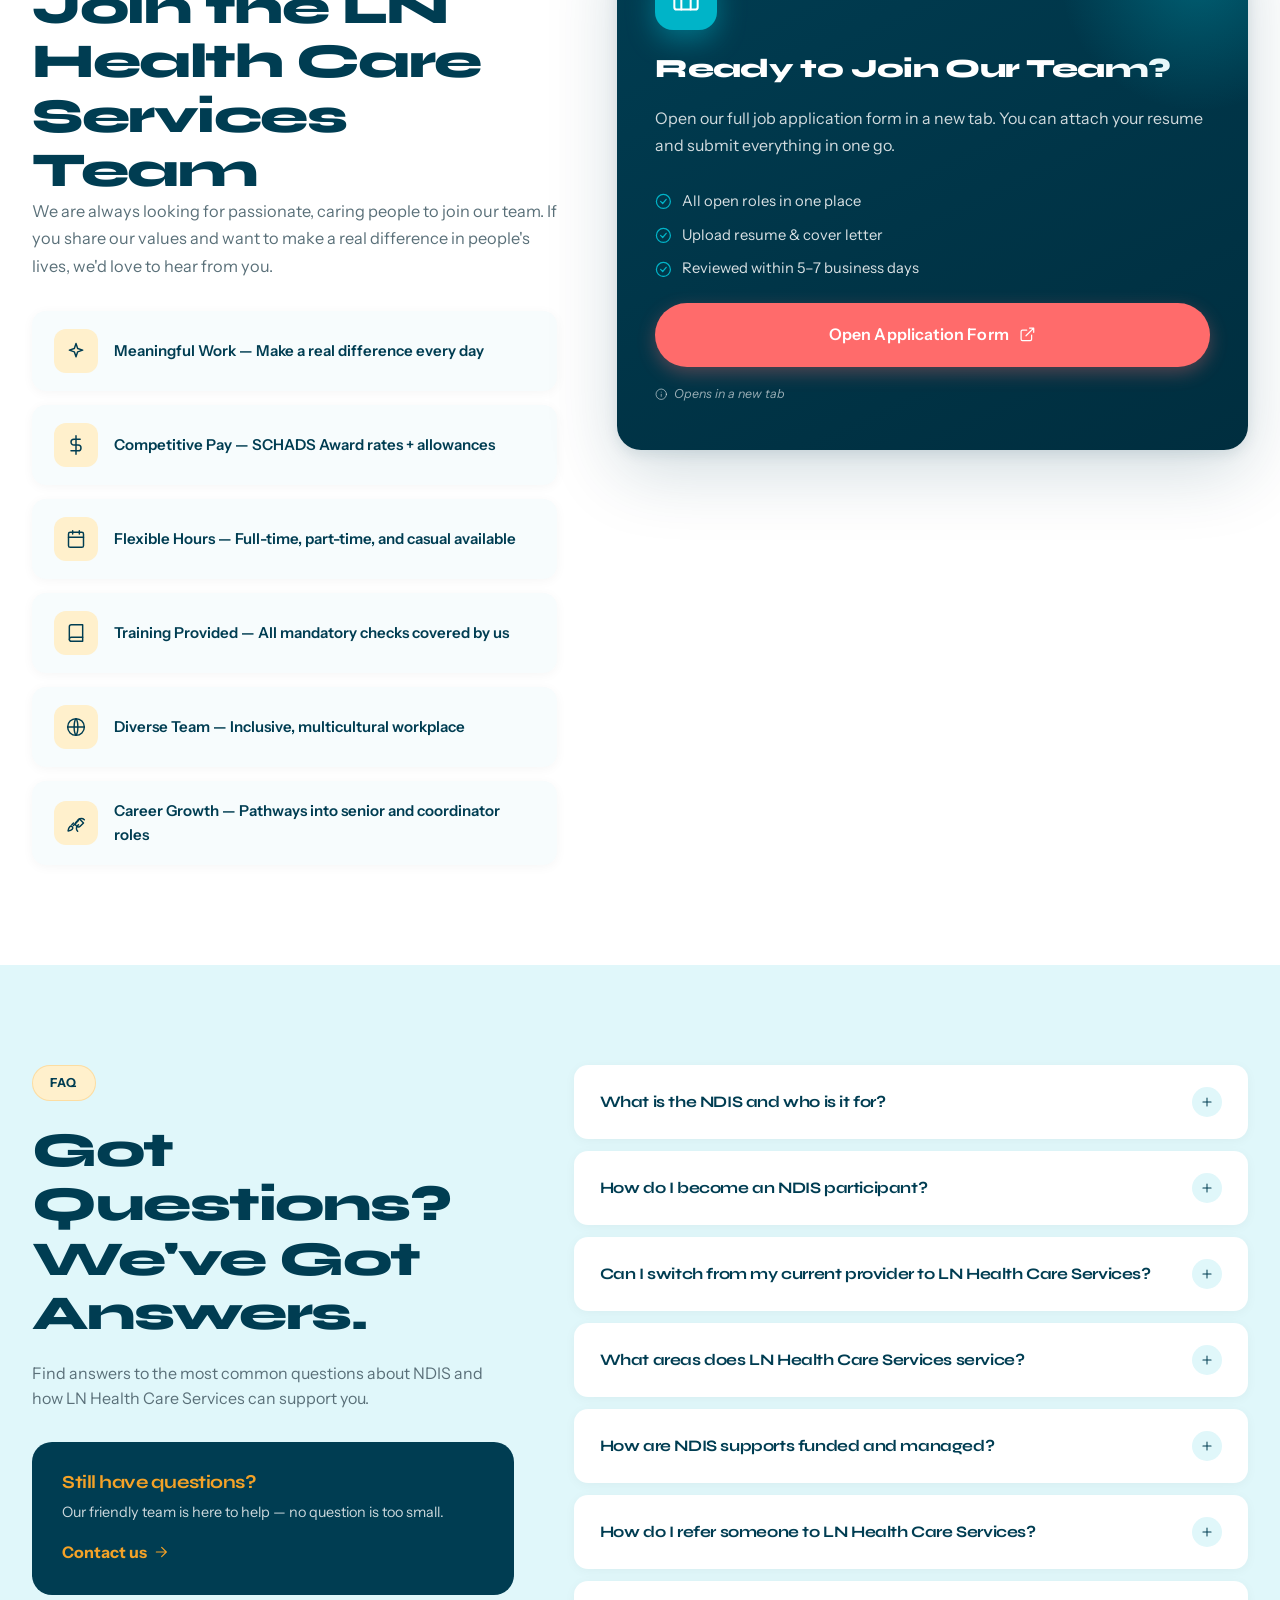
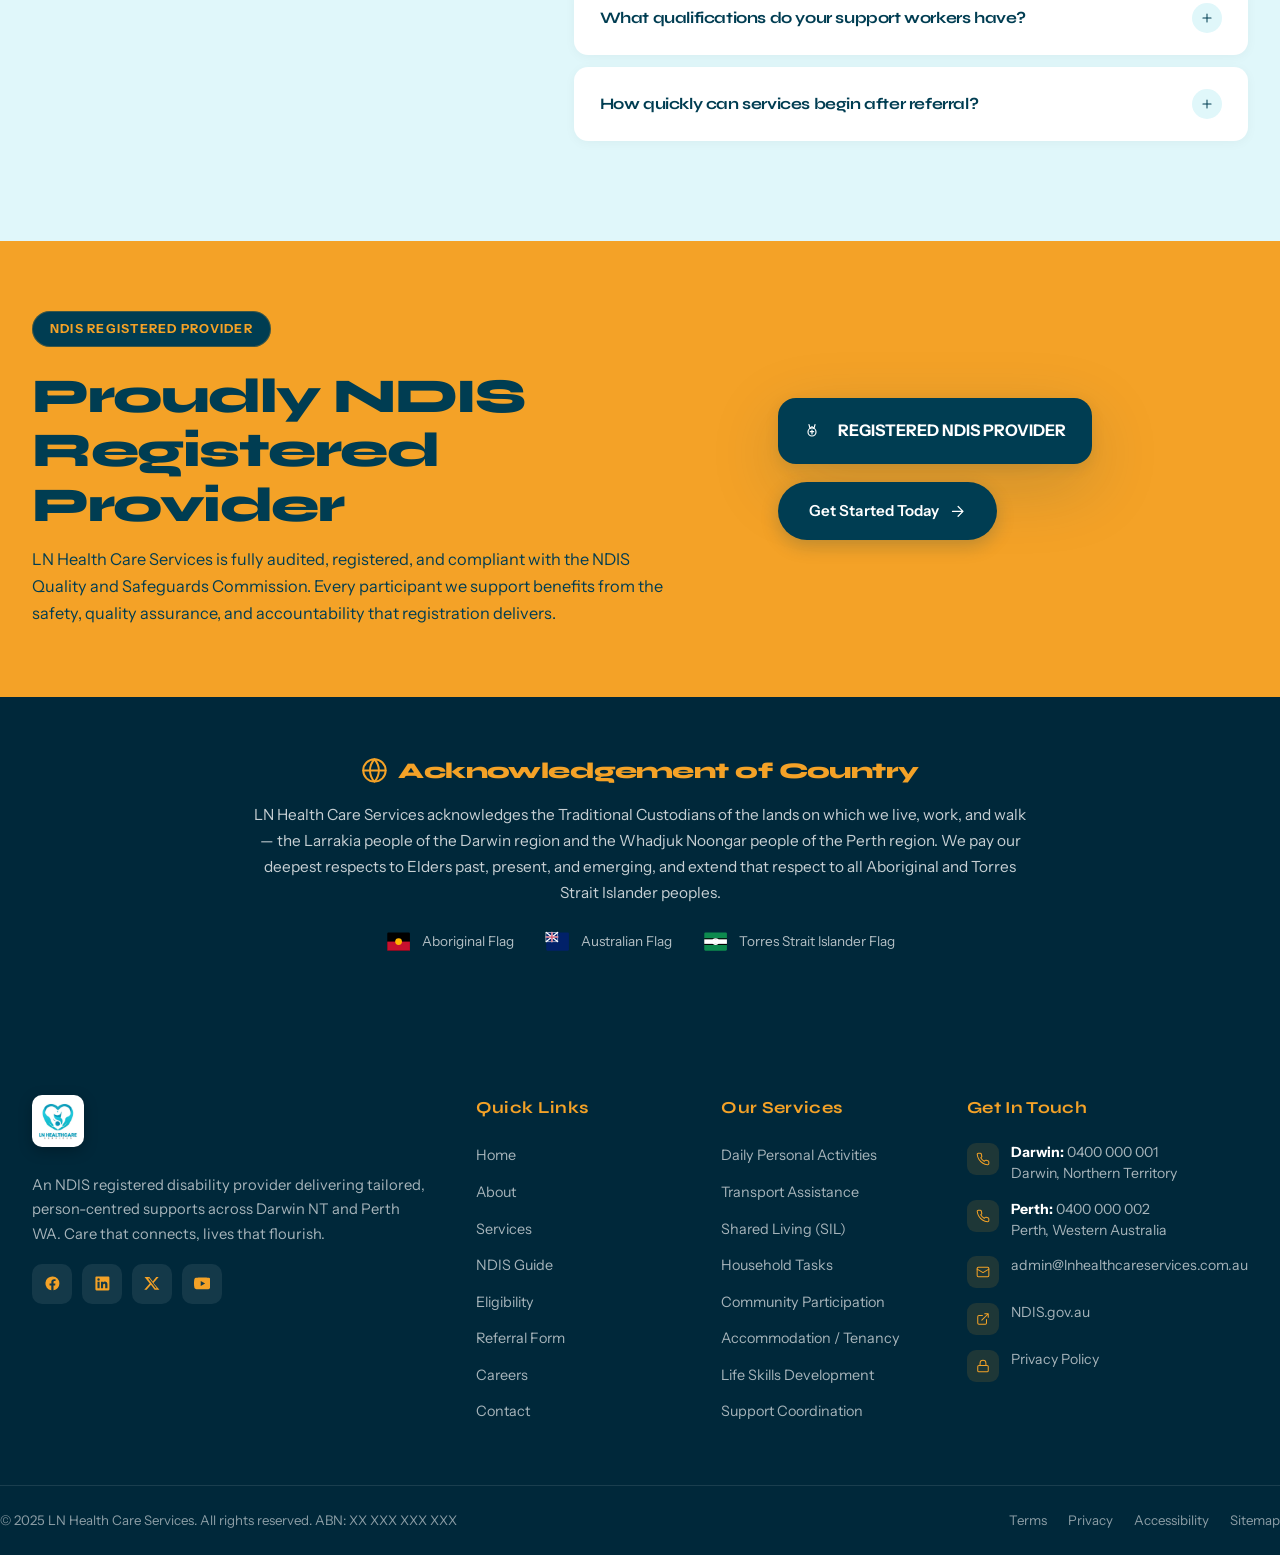
==== commit 634f7177: "Revert "Remove statistics strip section" This reverts commit 18f69e9a24e34a7eb8a8573563c9b96cbb44a18" ====
--- a/index.html
+++ b/index.html
@@ -281,6 +281,18 @@
 </section>
 
 <!-- ============================================================
+     5. STATISTICS STRIP
+============================================================ -->
+<section class="stats" aria-label="Key statistics">
+  <div class="container">
+    <div class="stat-c reveal"><span class="n" data-target="500" data-suffix="+">0</span><span class="l">Participants Supported</span></div>
+    <div class="stat-c reveal"><span class="n" data-target="8">0</span><span class="l">NDIS Services Offered</span></div>
+    <div class="stat-c reveal"><span class="n" data-target="46" data-prefix="$" data-suffix="B+">0</span><span class="l">National NDIS Investment 2026</span></div>
+    <div class="stat-c reveal"><span class="n" data-target="761" data-suffix="K+">0</span><span class="l">Active NDIS Participants Nationally</span></div>
+  </div>
+</section>
+
+<!-- ============================================================
      6. ABOUT
 ============================================================ -->
 <section class="about" id="about">
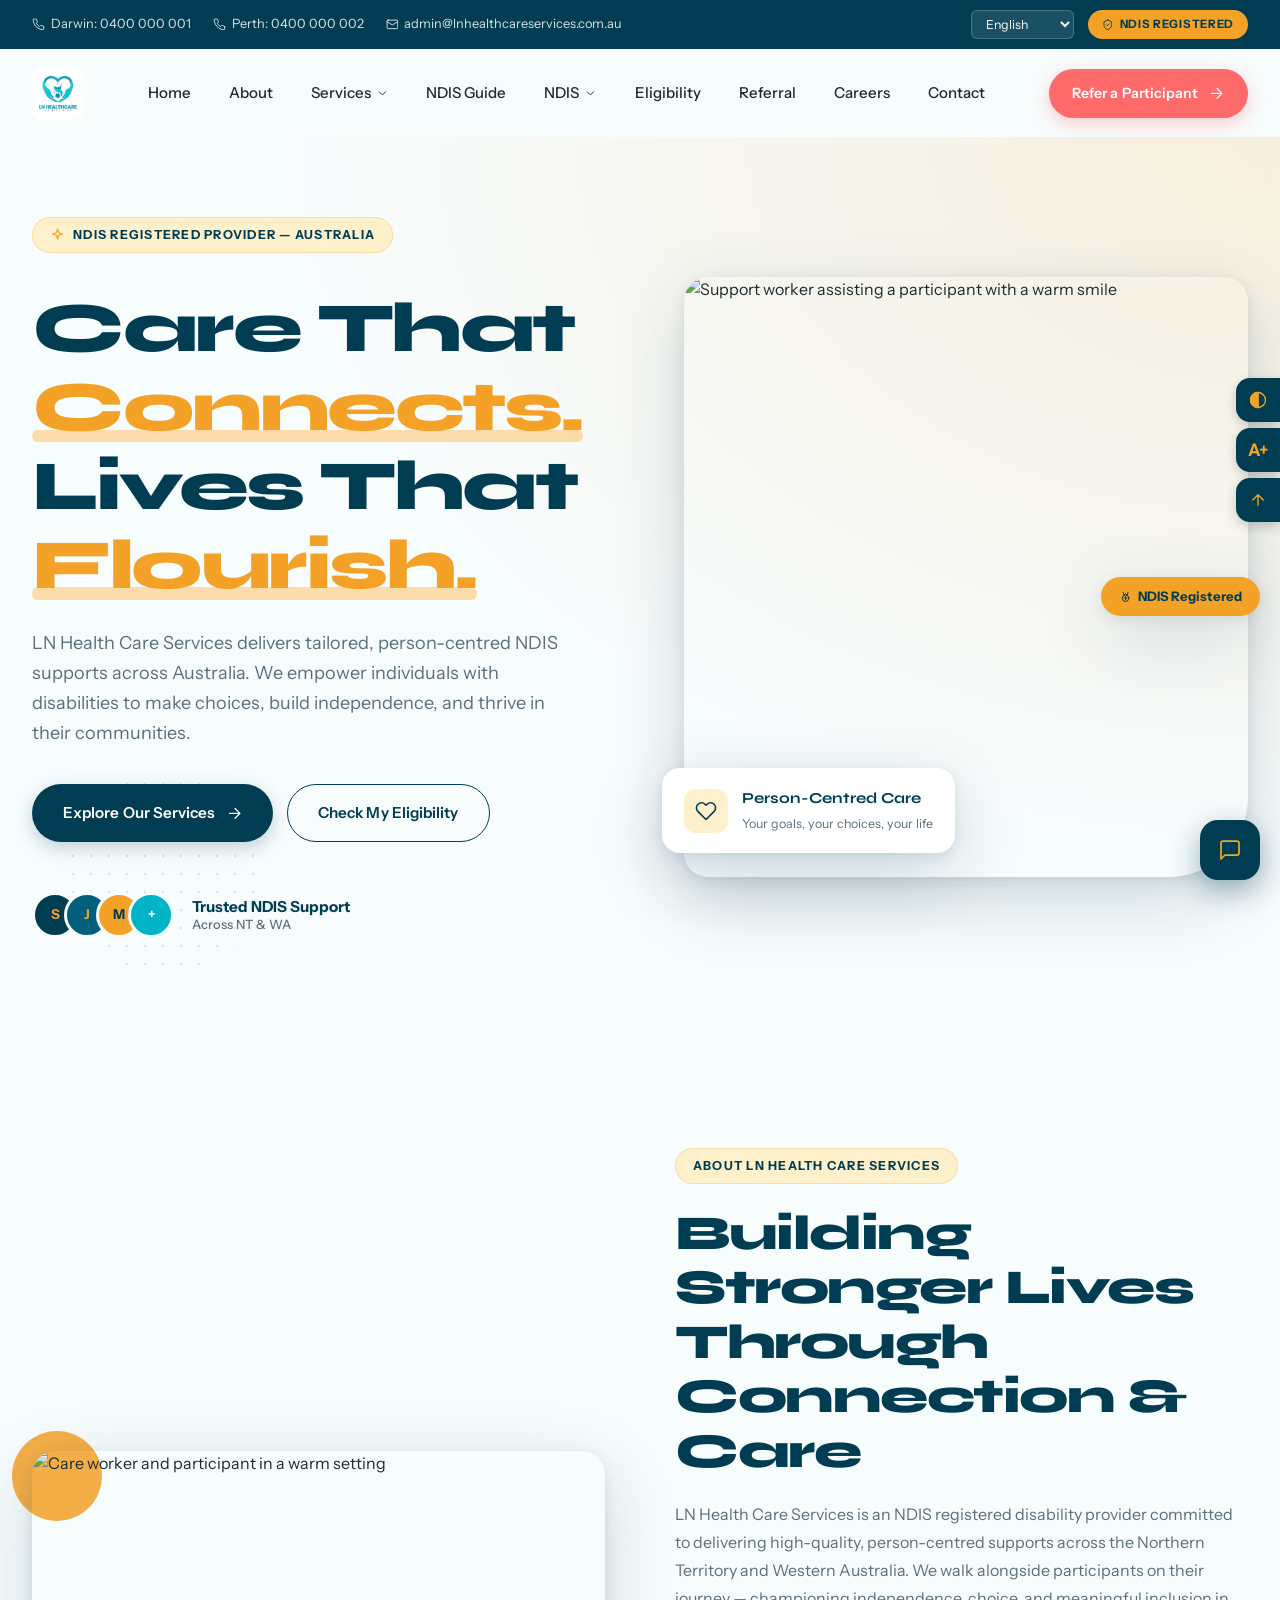
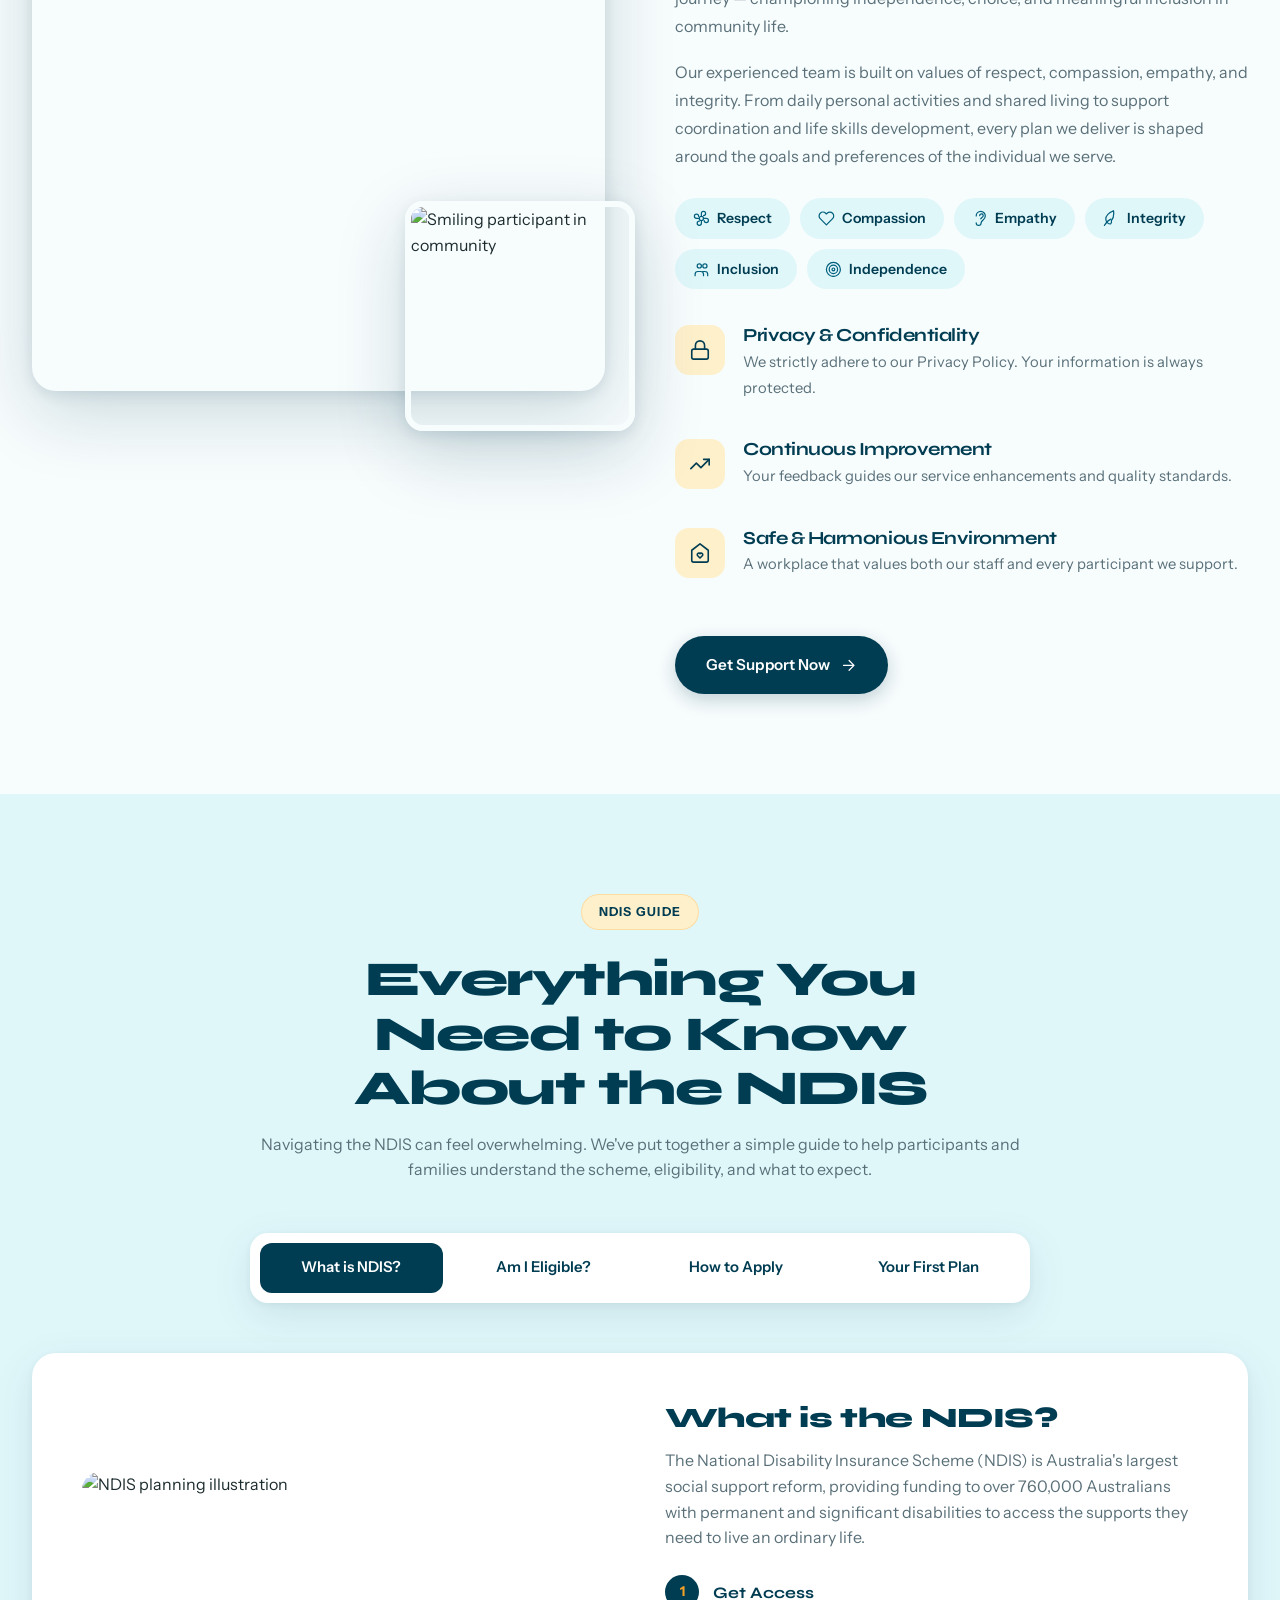
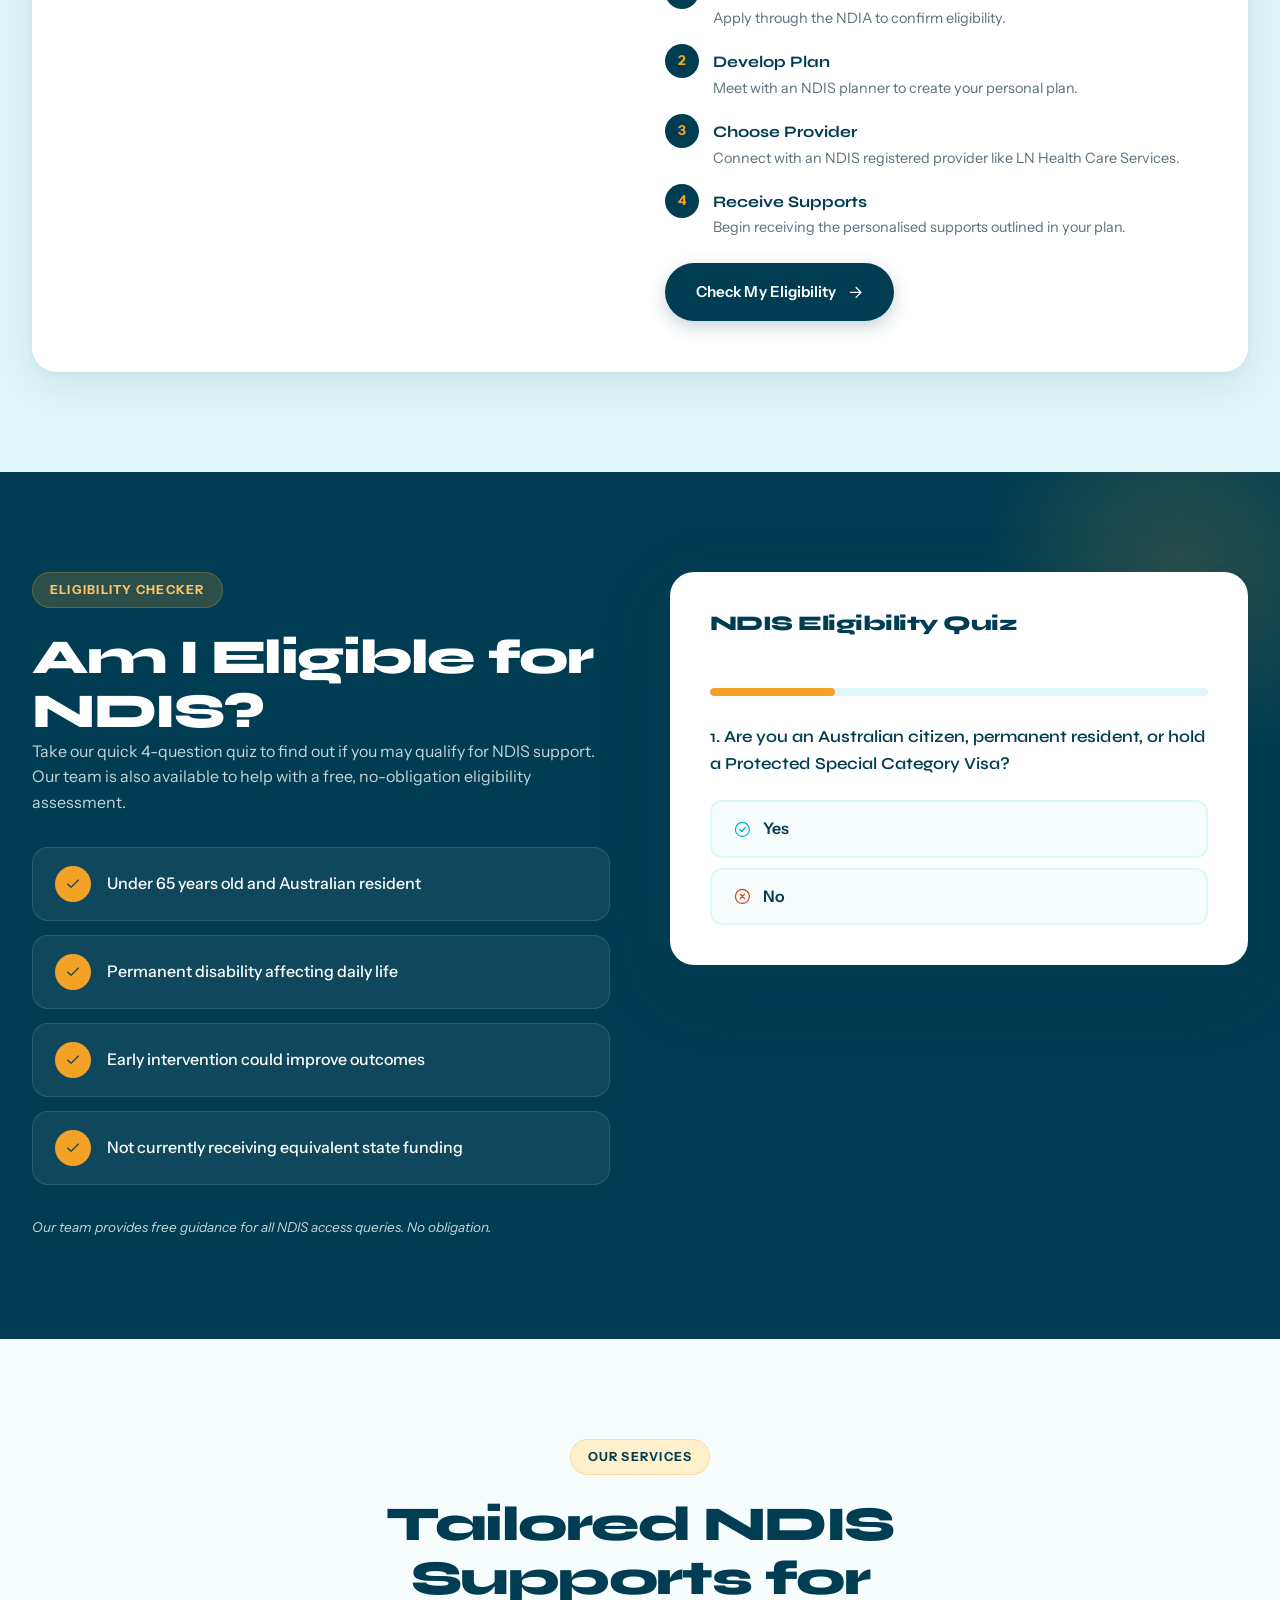
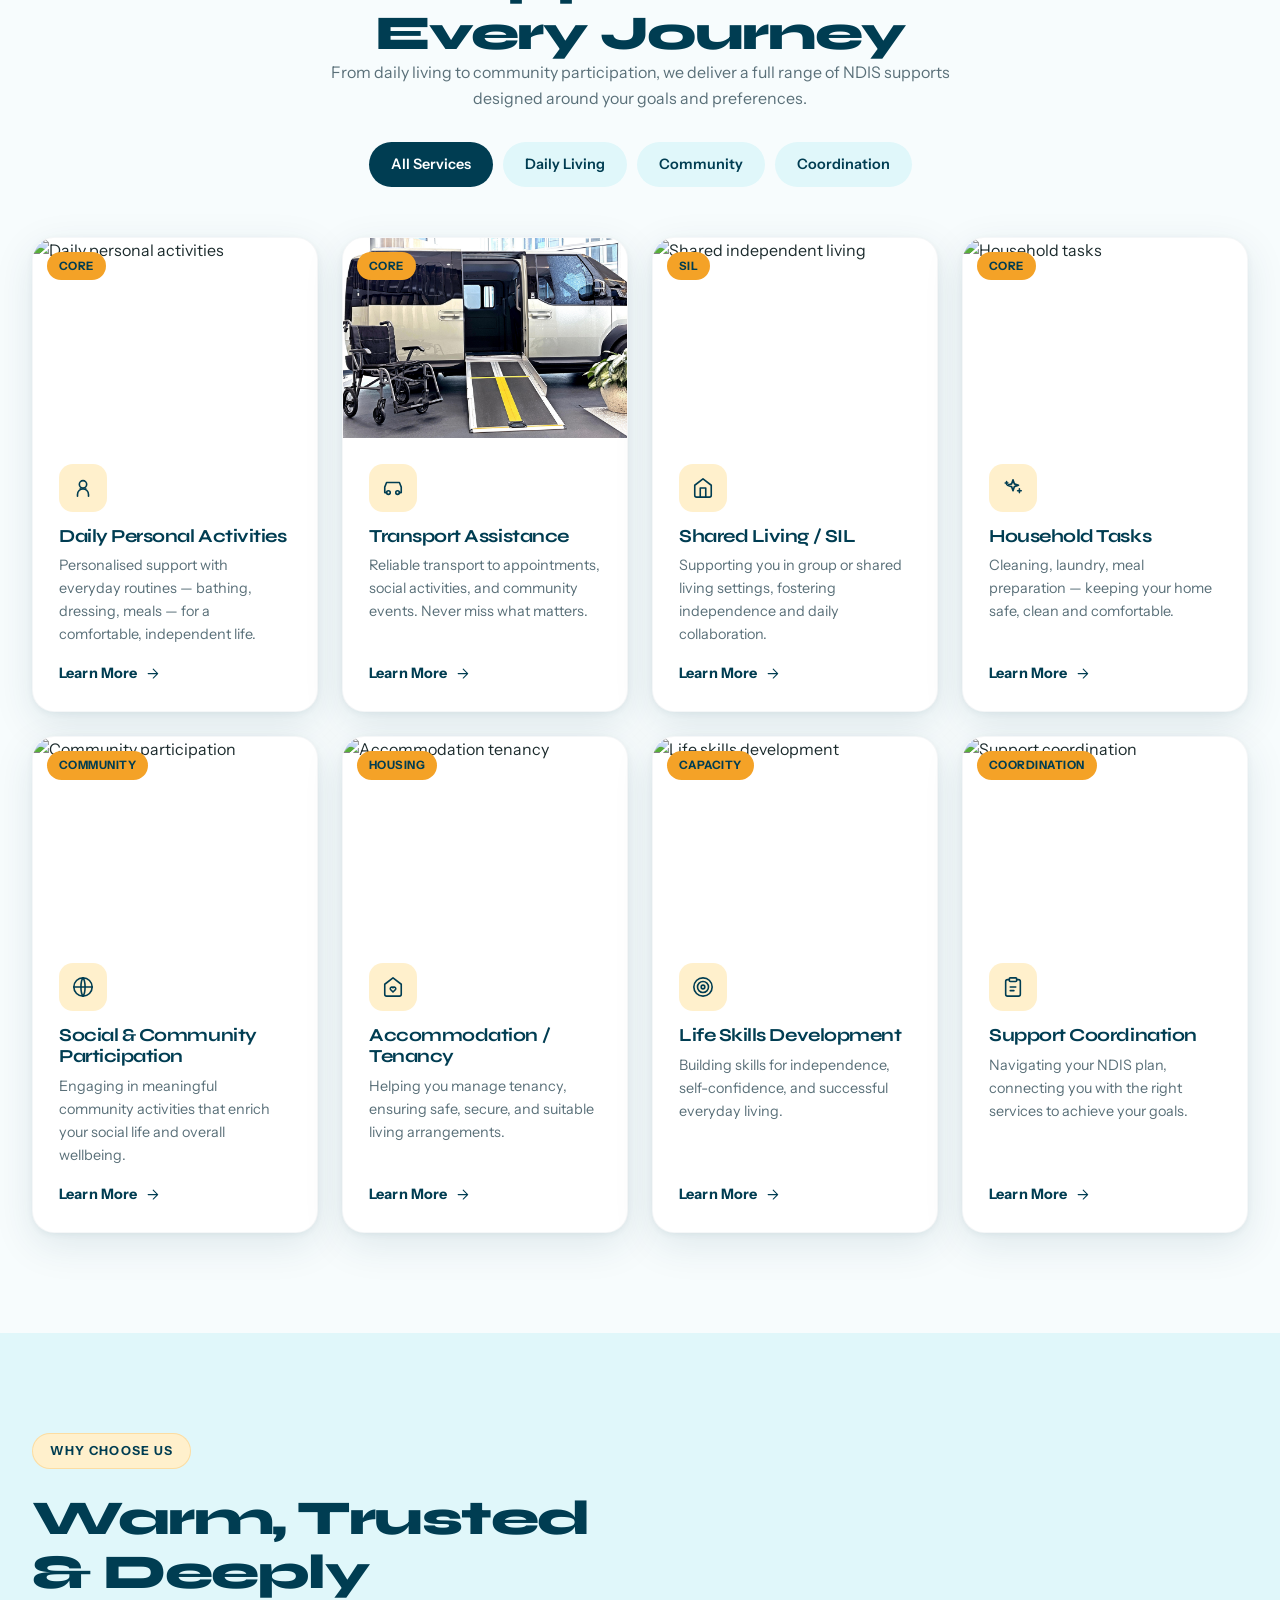
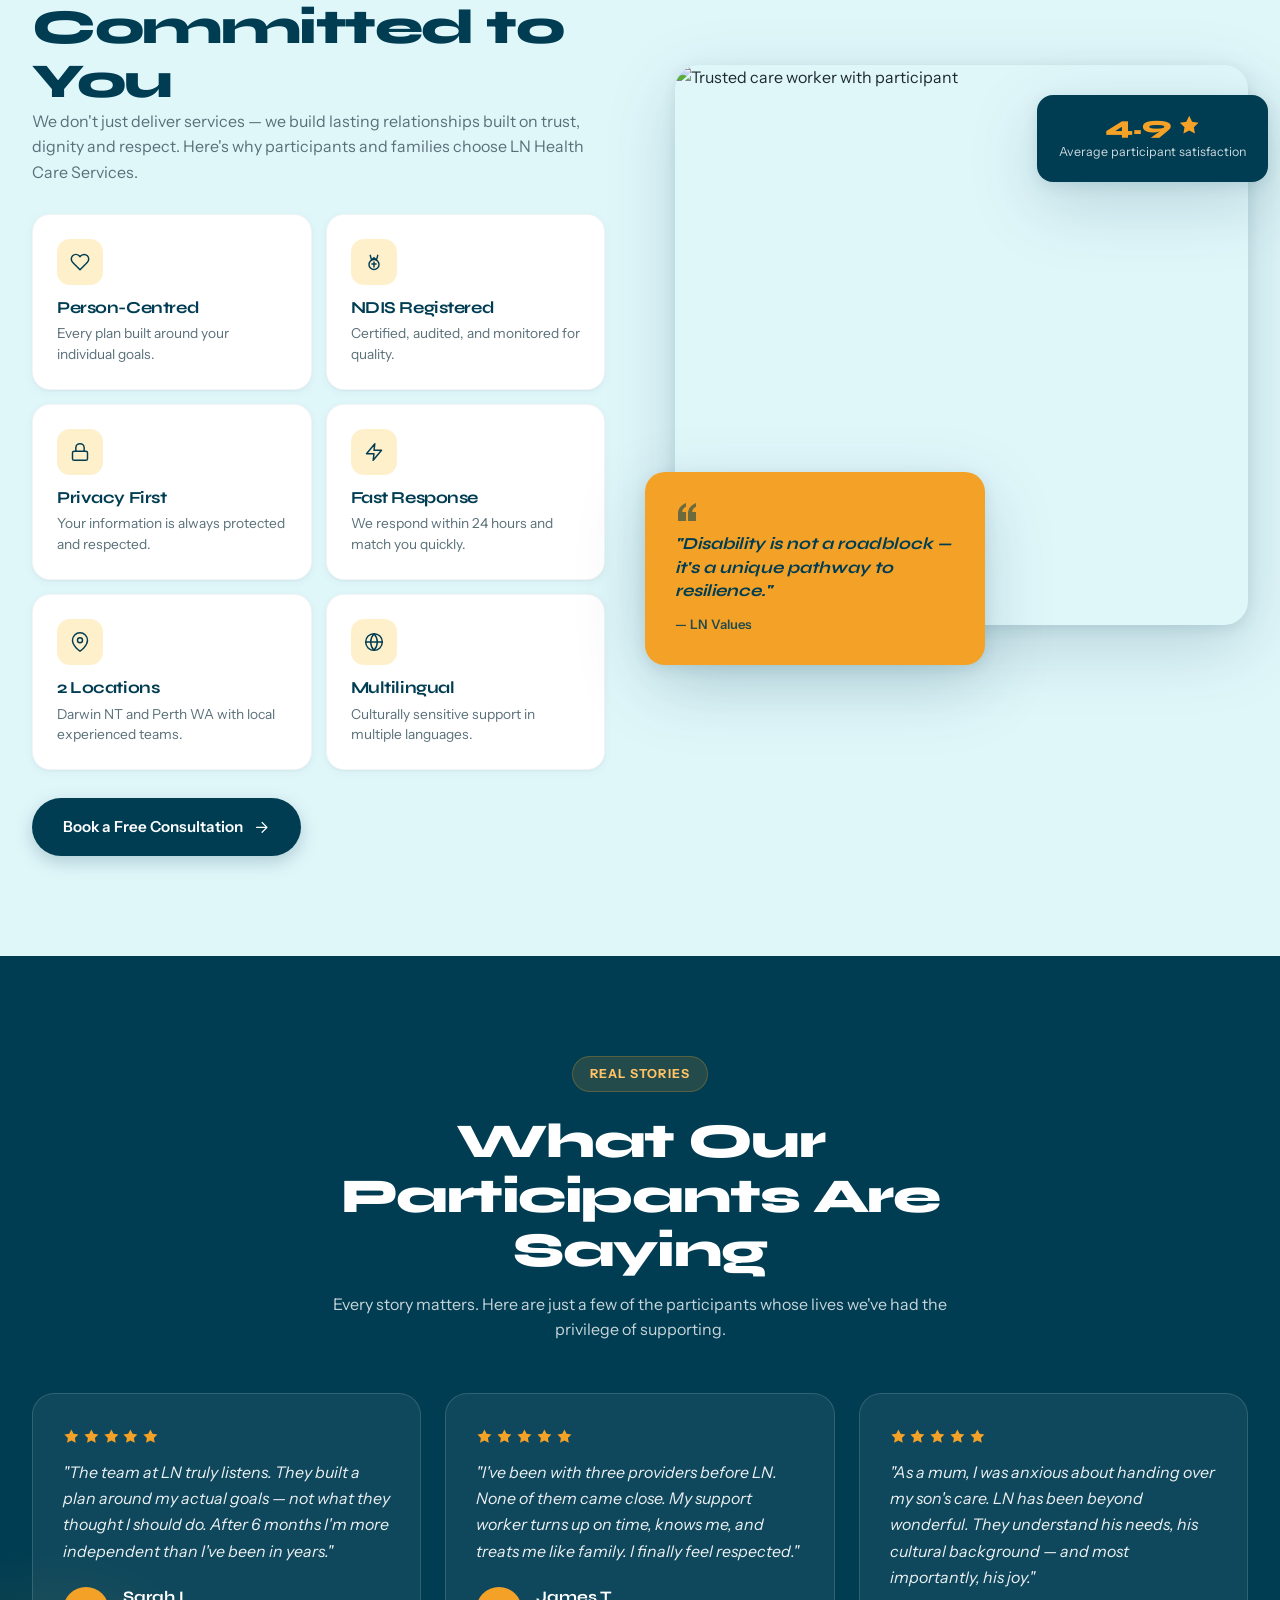
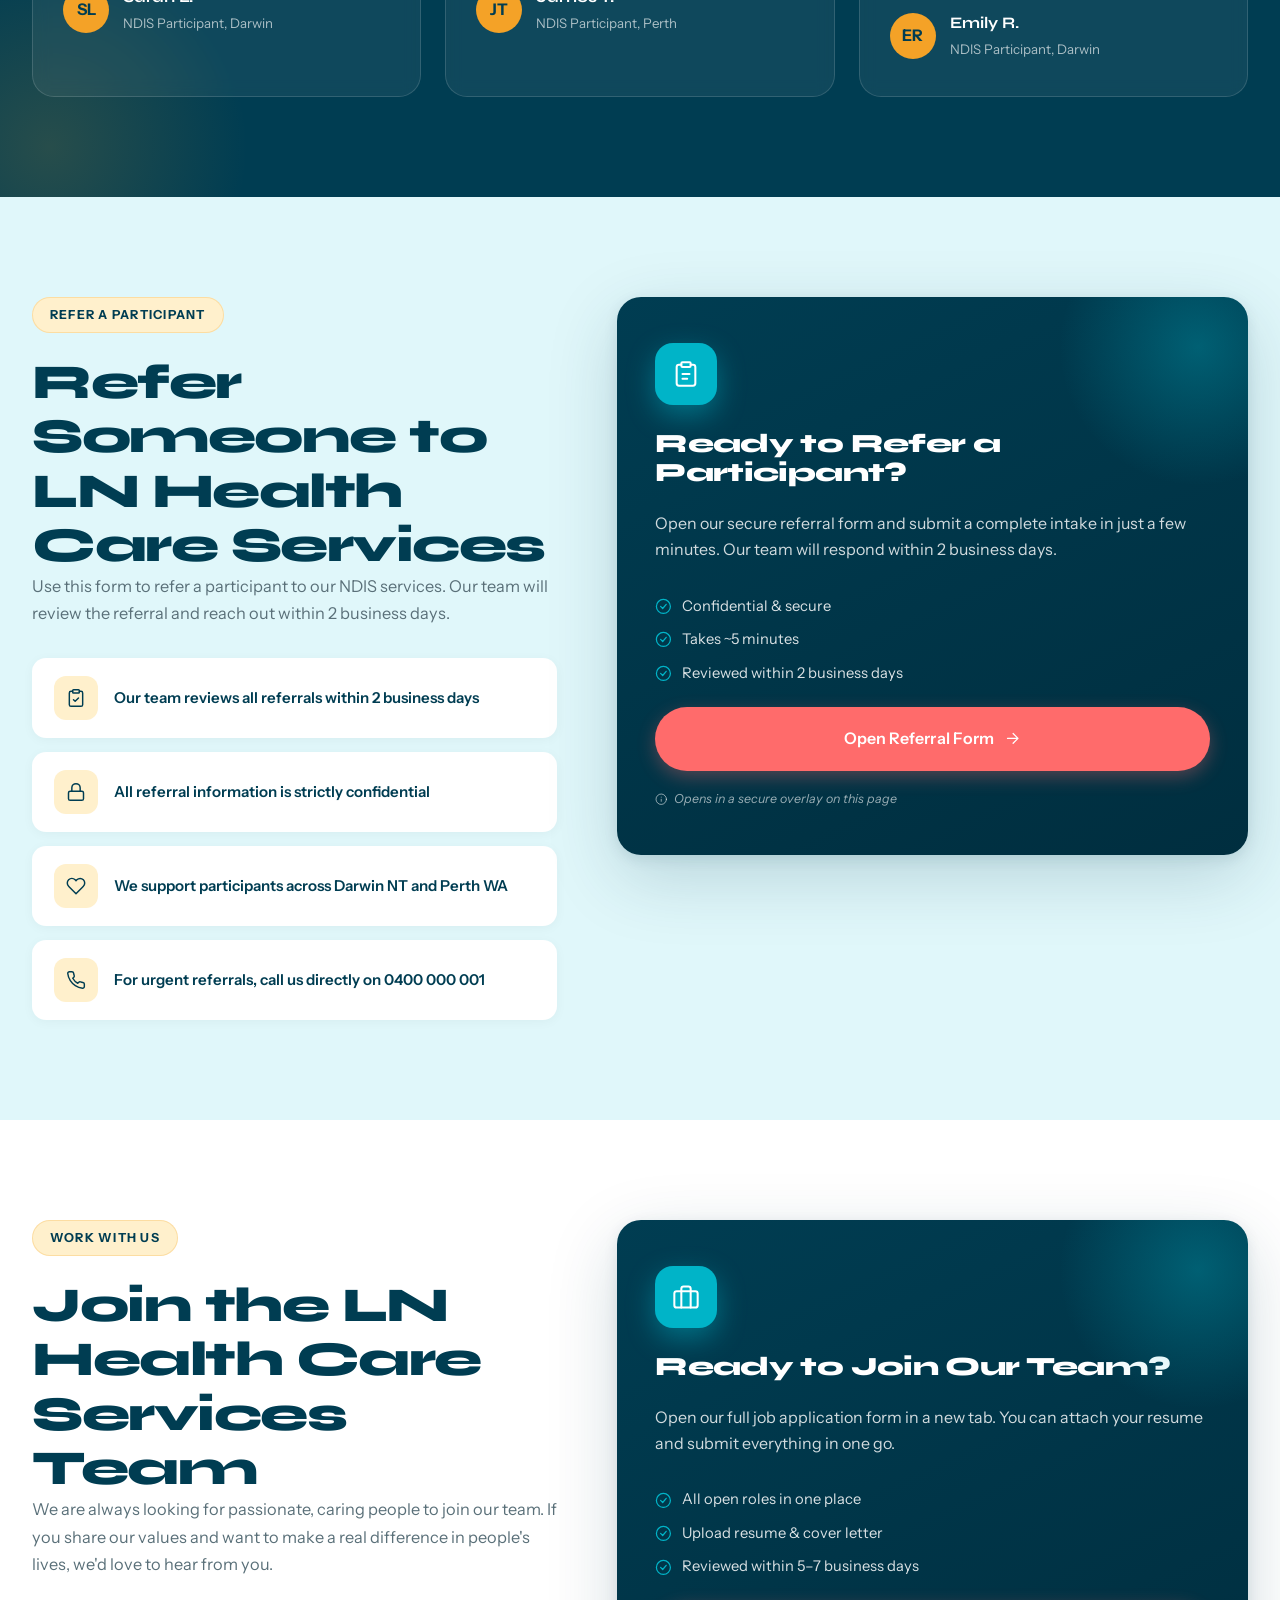
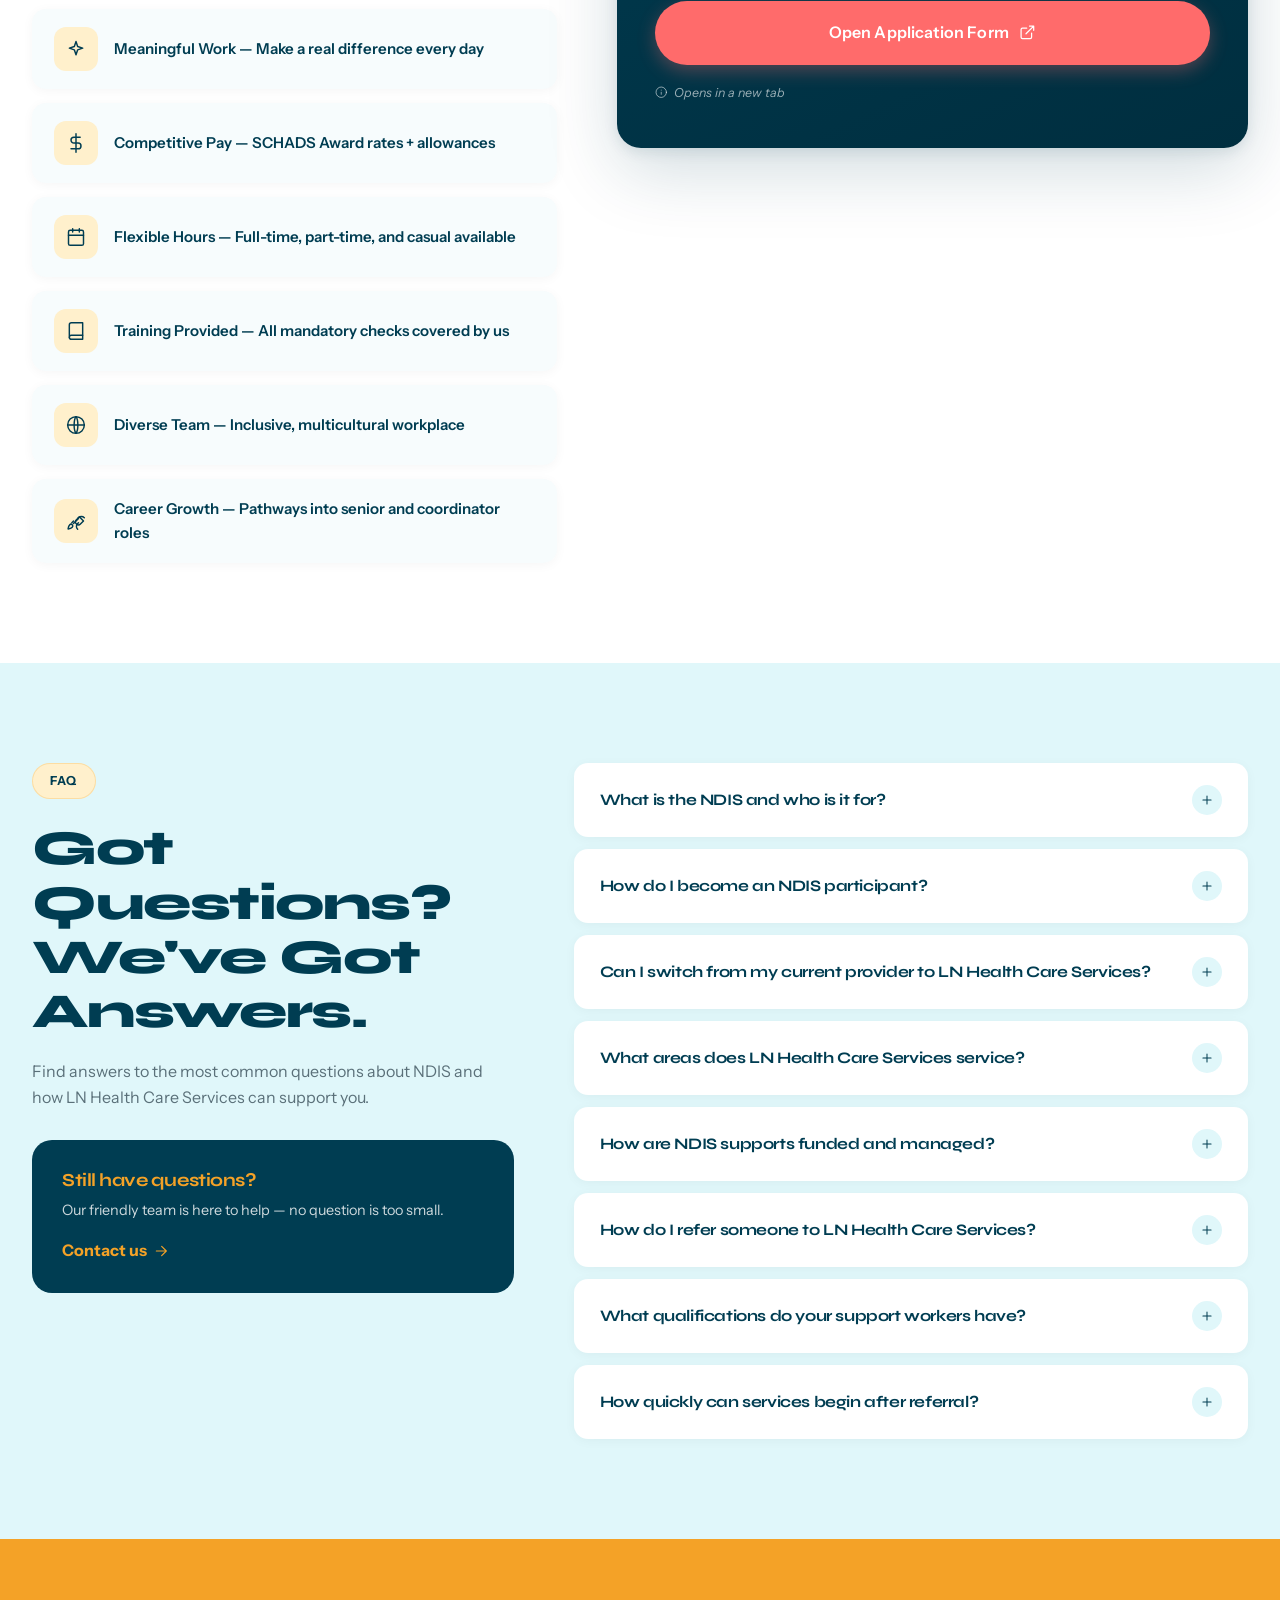
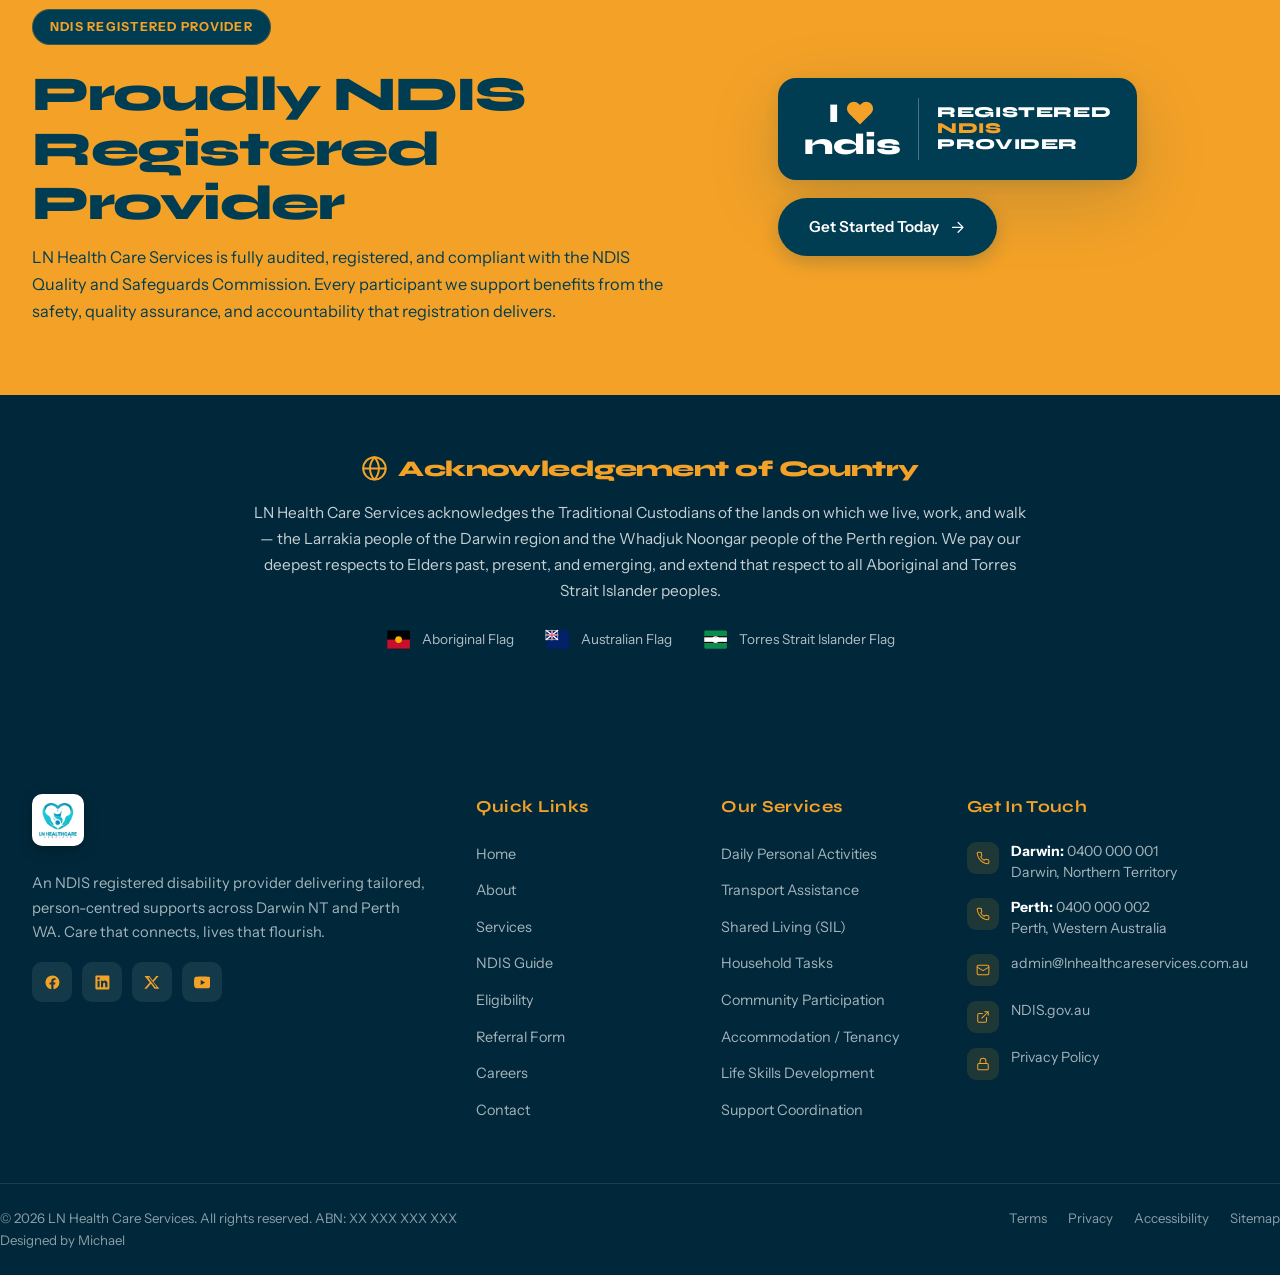
==== commit 567cb45a: "Revert "Remove language dropdown and revert recent layout changes" This reverts commit 88f8d3add4ad7" ====
--- a/index.html
+++ b/index.html
@@ -172,6 +172,14 @@
       <a href="mailto:admin@lnhealthcareservices.com.au"><svg class="ic"><use href="#ic-mail"/></svg> admin@lnhealthcareservices.com.au</a>
     </div>
     <div class="tb-r">
+      <select class="lang-sel" aria-label="Select language" onchange="document.documentElement.lang=this.value">
+        <option value="en">English</option>
+        <option value="ar">العربية</option>
+        <option value="zh">中文</option>
+        <option value="hi">हिन्दी</option>
+        <option value="so">Soomaali</option>
+        <option value="vi">Tiếng Việt</option>
+      </select>
       <span class="pill"><svg class="ic"><use href="#ic-shield-check"/></svg> NDIS REGISTERED</span>
     </div>
   </div>
@@ -202,6 +210,13 @@
         </div>
       </div>
       <a href="#guide">NDIS Guide</a>
+      <div class="nav-li">
+        <button aria-haspopup="true" aria-expanded="false">NDIS <svg class="ic" style="width:.85em;height:.85em"><use href="#ic-chevron-down"/></svg></button>
+        <div class="dd" role="menu">
+          <a href="https://www.ndis.gov.au/" target="_blank" rel="noopener noreferrer"><svg class="ic"><use href="#ic-globe"/></svg> National Disability Insurance Scheme</a>
+          <a href="https://www.ndiscommission.gov.au/" target="_blank" rel="noopener noreferrer"><svg class="ic"><use href="#ic-shield-check"/></svg> NDIS Commission</a>
+        </div>
+      </div>
       <a href="#elig">Eligibility</a>
       <a href="#referral">Referral</a>
       <a href="apply.html" target="_blank" rel="noopener">Careers</a>
@@ -226,6 +241,8 @@
   <a href="#about" onclick="closeMob()">About</a>
   <a href="#services" onclick="closeMob()">Services</a>
   <a href="#guide" onclick="closeMob()">NDIS Guide</a>
+  <a href="https://www.ndis.gov.au/" target="_blank" rel="noopener noreferrer" onclick="closeMob()">NDIS (ndis.gov.au)</a>
+  <a href="https://www.ndiscommission.gov.au/" target="_blank" rel="noopener noreferrer" onclick="closeMob()">NDIS Commission (ndiscommission.gov.au)</a>
   <a href="#elig" onclick="closeMob()">Eligibility Check</a>
   <a href="#referral" onclick="closeMob()">Refer a Participant</a>
   <a href="apply.html" target="_blank" rel="noopener" onclick="closeMob()">Careers</a>
@@ -260,7 +277,7 @@
           <div class="av">M</div>
           <div class="av">+</div>
         </div>
-        <div class="trust-tx">500+ Participants Supported<small>Across NT &amp; WA</small></div>
+        <div class="trust-tx">Trusted NDIS Support<small>Across NT &amp; WA</small></div>
       </div>
     </div>
     <div class="hero-r">
@@ -271,24 +288,8 @@
         <div class="fc-ic"><svg class="ic"><use href="#ic-heart"/></svg></div>
         <div><strong>Person-Centred Care</strong><small>Your goals, your choices, your life</small></div>
       </div>
-      <div class="hero-fcard fc-2">
-        <span class="num">500+</span>
-        <small>Happy Participants</small>
-      </div>
       <div class="hero-fcard fc-3"><svg class="ic"><use href="#ic-medal"/></svg> NDIS Registered</div>
     </div>
-  </div>
-</section>
-
-<!-- ============================================================
-     5. STATISTICS STRIP
-============================================================ -->
-<section class="stats" aria-label="Key statistics">
-  <div class="container">
-    <div class="stat-c reveal"><span class="n" data-target="500" data-suffix="+">0</span><span class="l">Participants Supported</span></div>
-    <div class="stat-c reveal"><span class="n" data-target="8">0</span><span class="l">NDIS Services Offered</span></div>
-    <div class="stat-c reveal"><span class="n" data-target="46" data-prefix="$" data-suffix="B+">0</span><span class="l">National NDIS Investment 2026</span></div>
-    <div class="stat-c reveal"><span class="n" data-target="761" data-suffix="K+">0</span><span class="l">Active NDIS Participants Nationally</span></div>
   </div>
 </section>
 
@@ -509,7 +510,7 @@
         <div class="svc-body"><div class="svc-ic"><svg class="ic"><use href="#ic-user-care"/></svg></div><h4>Daily Personal Activities</h4><p>Personalised support with everyday routines — bathing, dressing, meals — for a comfortable, independent life.</p><a href="#referral" class="svc-link">Learn More <svg class="ic"><use href="#ic-arrow-right"/></svg></a></div>
       </div>
       <div class="svc-card reveal" data-cat="daily">
-        <div class="img"><span class="tag">Core</span><img src="https://images.unsplash.com/photo-1486006920555-c77dcf18193c?w=600&q=80" alt="Transport support" loading="lazy" /></div>
+        <div class="img"><span class="tag">Core</span><img src="wheelchair-vehicle.jpg" alt="Wheelchair accessible vehicle for participant transport" loading="lazy" /></div>
         <div class="svc-body"><div class="svc-ic"><svg class="ic"><use href="#ic-car"/></svg></div><h4>Transport Assistance</h4><p>Reliable transport to appointments, social activities, and community events. Never miss what matters.</p><a href="#referral" class="svc-link">Learn More <svg class="ic"><use href="#ic-arrow-right"/></svg></a></div>
       </div>
       <div class="svc-card reveal" data-cat="daily">
@@ -817,15 +818,6 @@
         <div class="info-card"><div class="info-ic"><svg class="ic"><use href="#ic-globe-2"/></svg></div><span>Diverse Team — Inclusive, multicultural workplace</span></div>
         <div class="info-card"><div class="info-ic"><svg class="ic"><use href="#ic-rocket"/></svg></div><span>Career Growth — Pathways into senior and coordinator roles</span></div>
       </div>
-      <!-- <div class="job-roles">
-        <h4 style="font-family:'Syne',sans-serif;color:var(--g);margin:24px 0 14px">Current Open Roles</h4>
-        <div class="role"><span class="role-ic"><svg class="ic"><use href="#ic-medical"/></svg></span><span>Support Worker — Darwin NT (Casual / Part-time)</span></div>
-        <div class="role"><span class="role-ic"><svg class="ic"><use href="#ic-medical"/></svg></span><span>Support Worker — Perth WA (Casual / Part-time)</span></div>
-        <div class="role"><span class="role-ic"><svg class="ic"><use href="#ic-clipboard"/></svg></span><span>Support Coordinator (Full-time, NT)</span></div>
-        <div class="role"><span class="role-ic"><svg class="ic"><use href="#ic-car"/></svg></span><span>Transport Support Worker (Casual, WA)</span></div>
-        <div class="role"><span class="role-ic"><svg class="ic"><use href="#ic-home"/></svg></span><span>SIL Support Worker (Full-time, NT)</span></div>
-        <p class="job-note">Don't see your role? Apply anyway — we hire on a rolling basis.</p>
-      </div> -->
     </div>
 
     <div class="cta-card reveal">
@@ -882,9 +874,20 @@
       <p>LN Health Care Services is fully audited, registered, and compliant with the NDIS Quality and Safeguards Commission. Every participant we support benefits from the safety, quality assurance, and accountability that registration delivers.</p>
     </div>
     <div class="ndis-r reveal">
-      <div class="ndis-badge">
-        <div class="ndis-badge-ic"><svg class="ic"><use href="#ic-medal"/></svg></div>
-        <div><strong>REGISTERED NDIS PROVIDER</strong></div>
+      <div class="ndis-badge" role="img" aria-label="Registered NDIS Provider">
+        <div class="ndis-badge-l">
+          <div class="ndis-l-top">
+            <span class="ndis-i">I</span>
+            <svg class="ndis-heart" viewBox="0 0 24 24" aria-hidden="true"><path d="M20.84 4.61a5.5 5.5 0 0 0-7.78 0L12 5.67l-1.06-1.06a5.5 5.5 0 1 0-7.78 7.78l1.06 1.06L12 21.23l7.78-7.78 1.06-1.06a5.5 5.5 0 0 0 0-7.78z"/></svg>
+          </div>
+          <span class="ndis-word">ndis</span>
+        </div>
+        <div class="ndis-badge-divider" aria-hidden="true"></div>
+        <div class="ndis-badge-r">
+          <span>REGISTERED</span>
+          <span>NDIS</span>
+          <span>PROVIDER</span>
+        </div>
       </div>
       <button type="button" class="btn btn-p" onclick="openReferralModal()">Get Started Today <svg class="ic"><use href="#ic-arrow-right"/></svg></button>
     </div>
@@ -955,13 +958,19 @@
       <h5>Get In Touch</h5>
       <div class="contact-i"><span class="contact-ic"><svg class="ic"><use href="#ic-phone"/></svg></span><div><strong style="color:#fff">Darwin:</strong> 0400 000 001<br>Darwin, Northern Territory</div></div>
       <div class="contact-i"><span class="contact-ic"><svg class="ic"><use href="#ic-phone"/></svg></span><div><strong style="color:#fff">Perth:</strong> 0400 000 002<br>Perth, Western Australia</div></div>
-      <div class="contact-i"><span class="contact-ic"><svg class="ic"><use href="#ic-mail"/></svg></span><div>admin@lnhealthcareservices.com.au</div></div>
+      <div class="contact-i"><span class="contact-ic"><svg class="ic"><use href="#ic-mail"/></svg></span><div><a href="mailto:admin@lnhealthcareservices.com.au">admin@lnhealthcareservices.com.au</a></div></div>
       <div class="contact-i"><span class="contact-ic"><svg class="ic"><use href="#ic-link-external"/></svg></span><div><a href="https://www.ndis.gov.au" target="_blank" rel="noopener">NDIS.gov.au</a></div></div>
       <div class="contact-i"><span class="contact-ic"><svg class="ic"><use href="#ic-lock"/></svg></span><div><a href="#">Privacy Policy</a></div></div>
     </div>
   </div>
+  
   <div class="fbottom">
-    <div>© 2025 LN Health Care Services. All rights reserved. ABN: XX XXX XXX XXX</div>
+    <div>© 2026 LN Health Care Services. All rights reserved. ABN: XX XXX XXX XXX <br>
+      Designed by 
+  <a href="https://michaelkibigo.com" target="_blank" rel="noopener">
+    Michael
+  </a>
+    </div>
     <div class="fbottom-l">
       <a href="#">Terms</a>
       <a href="#">Privacy</a>
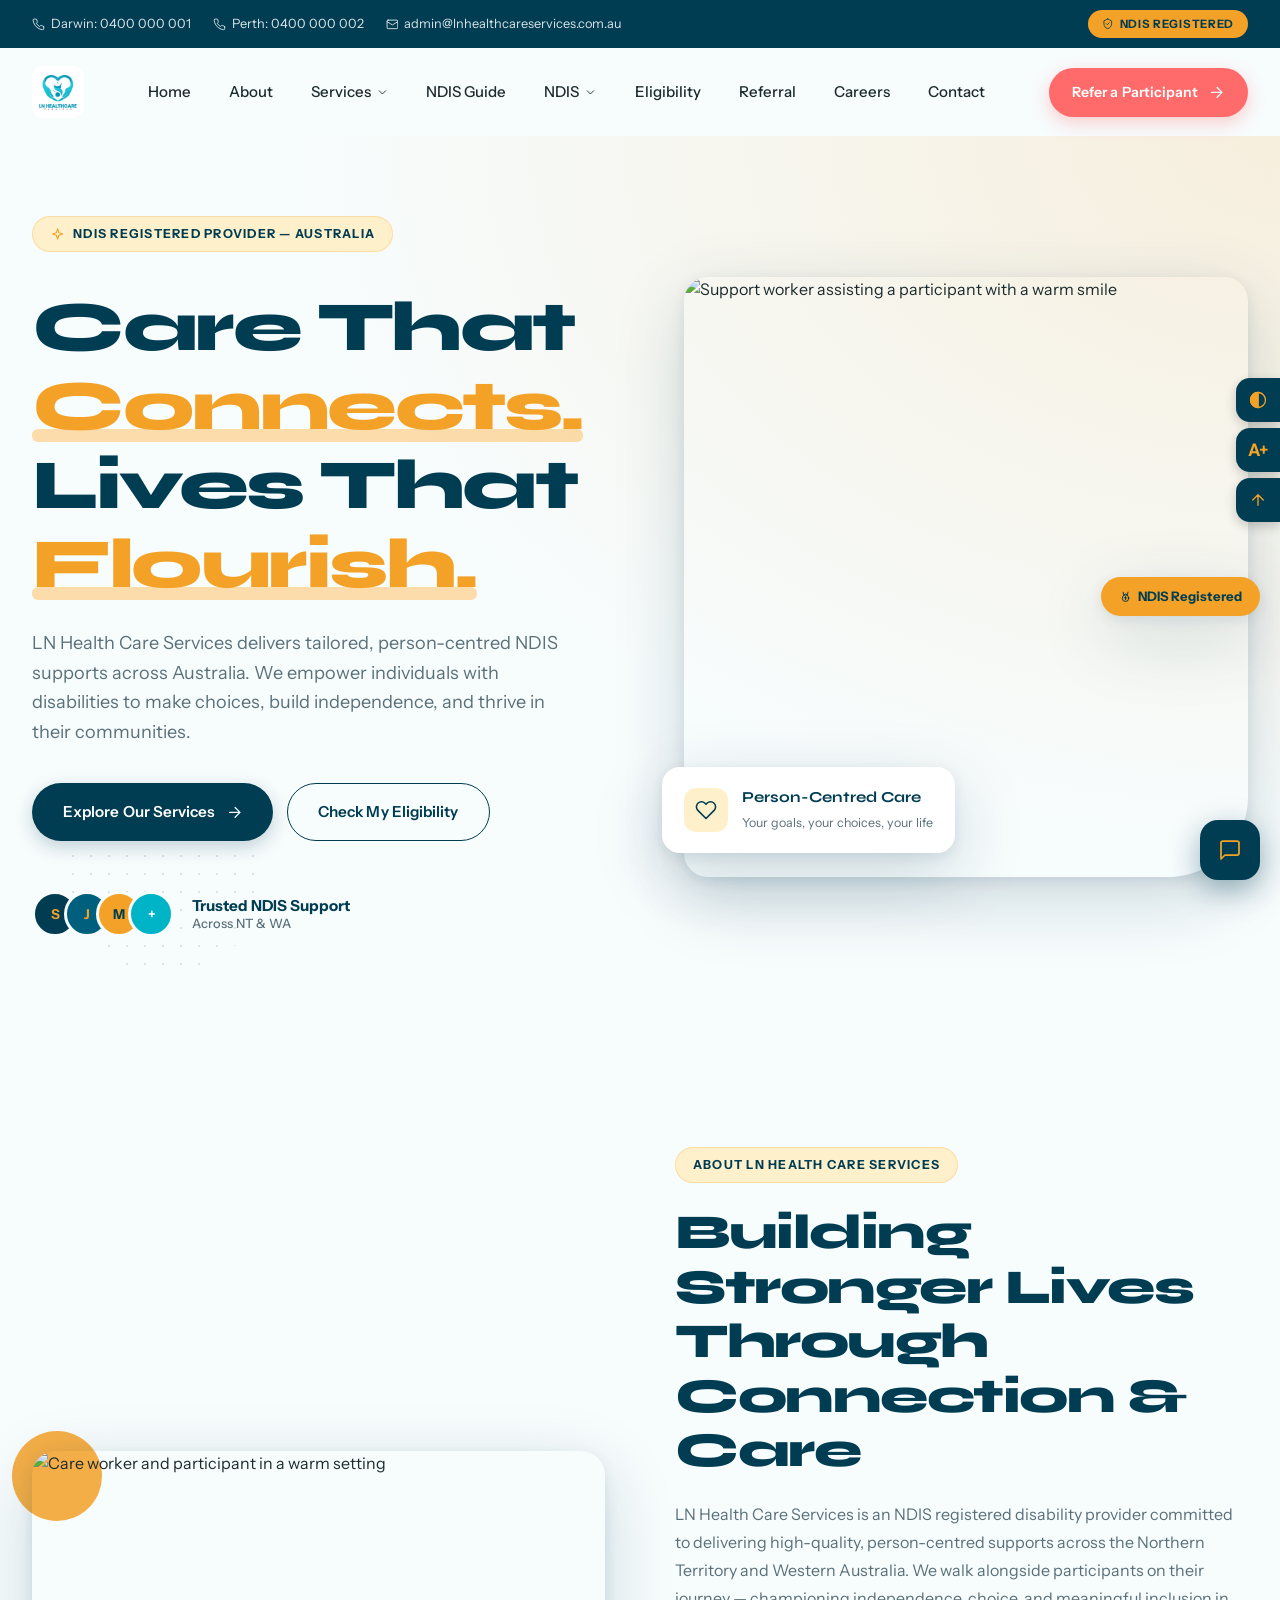
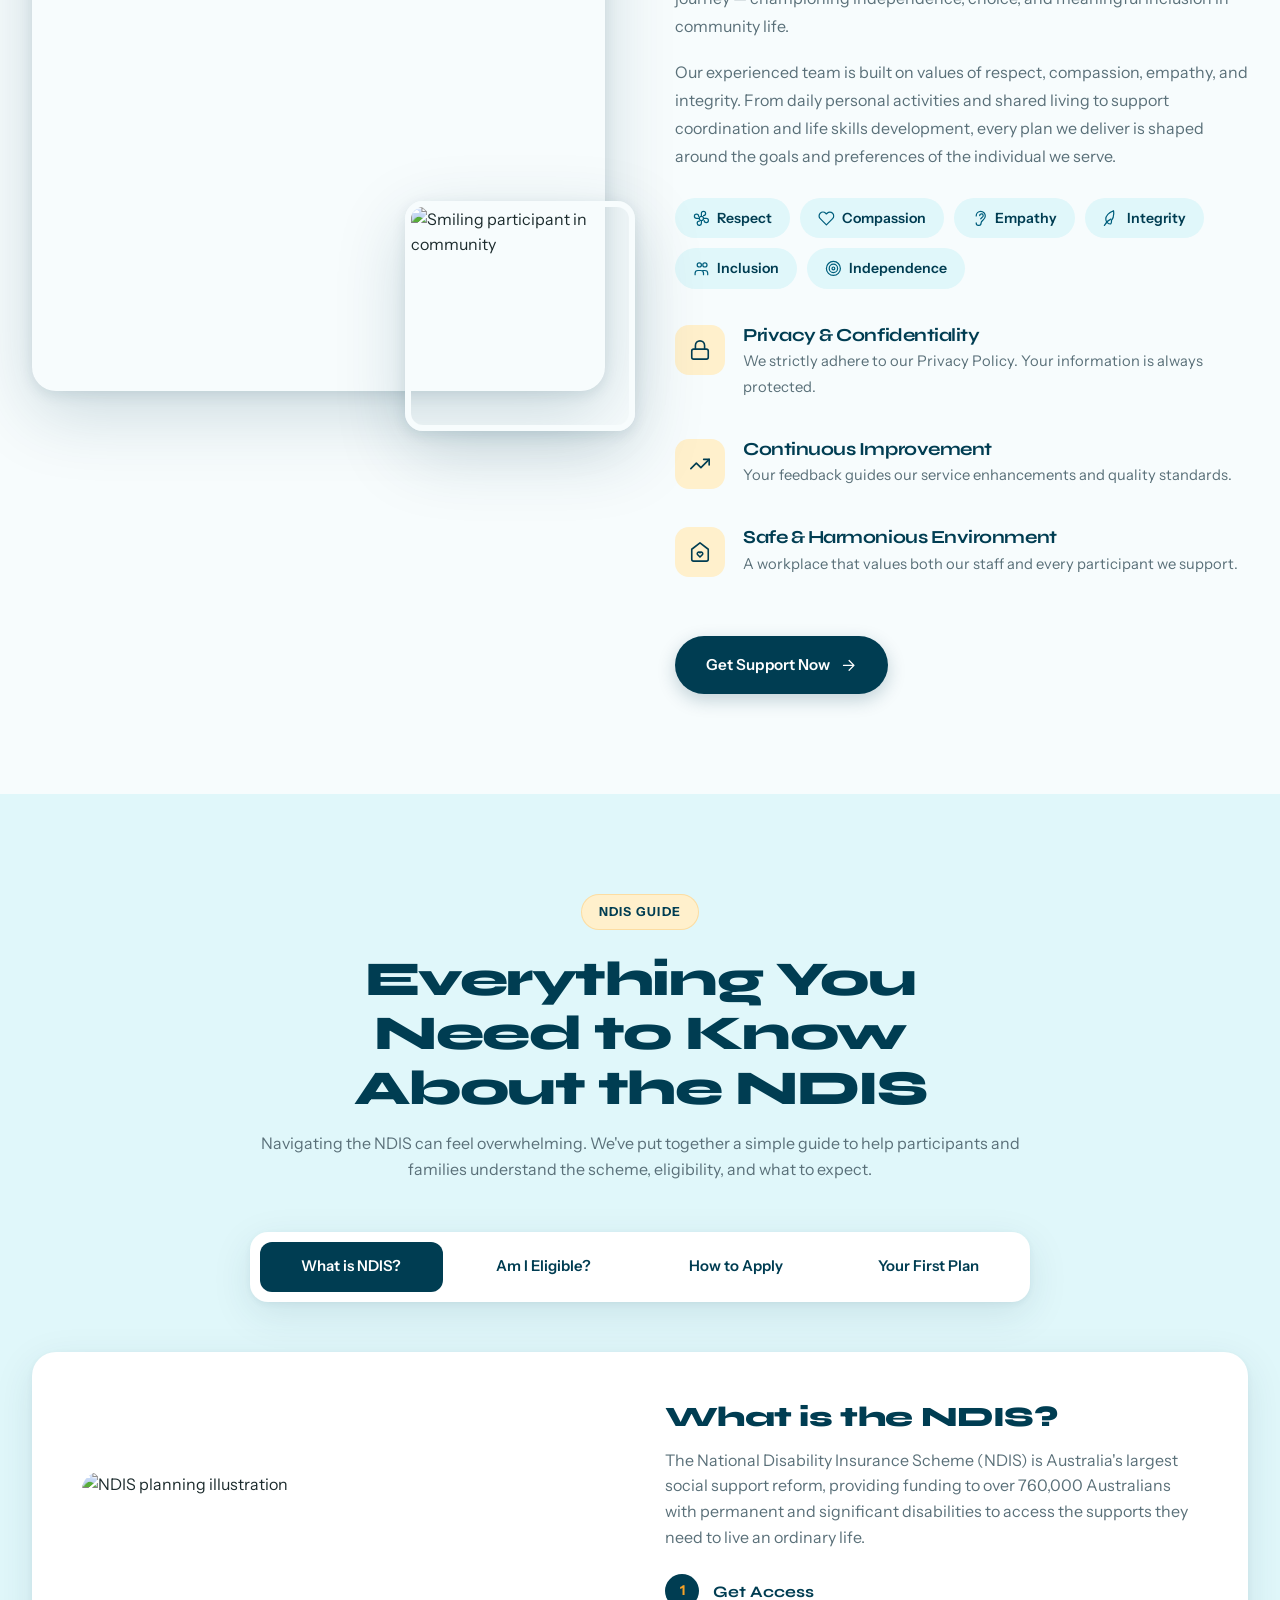
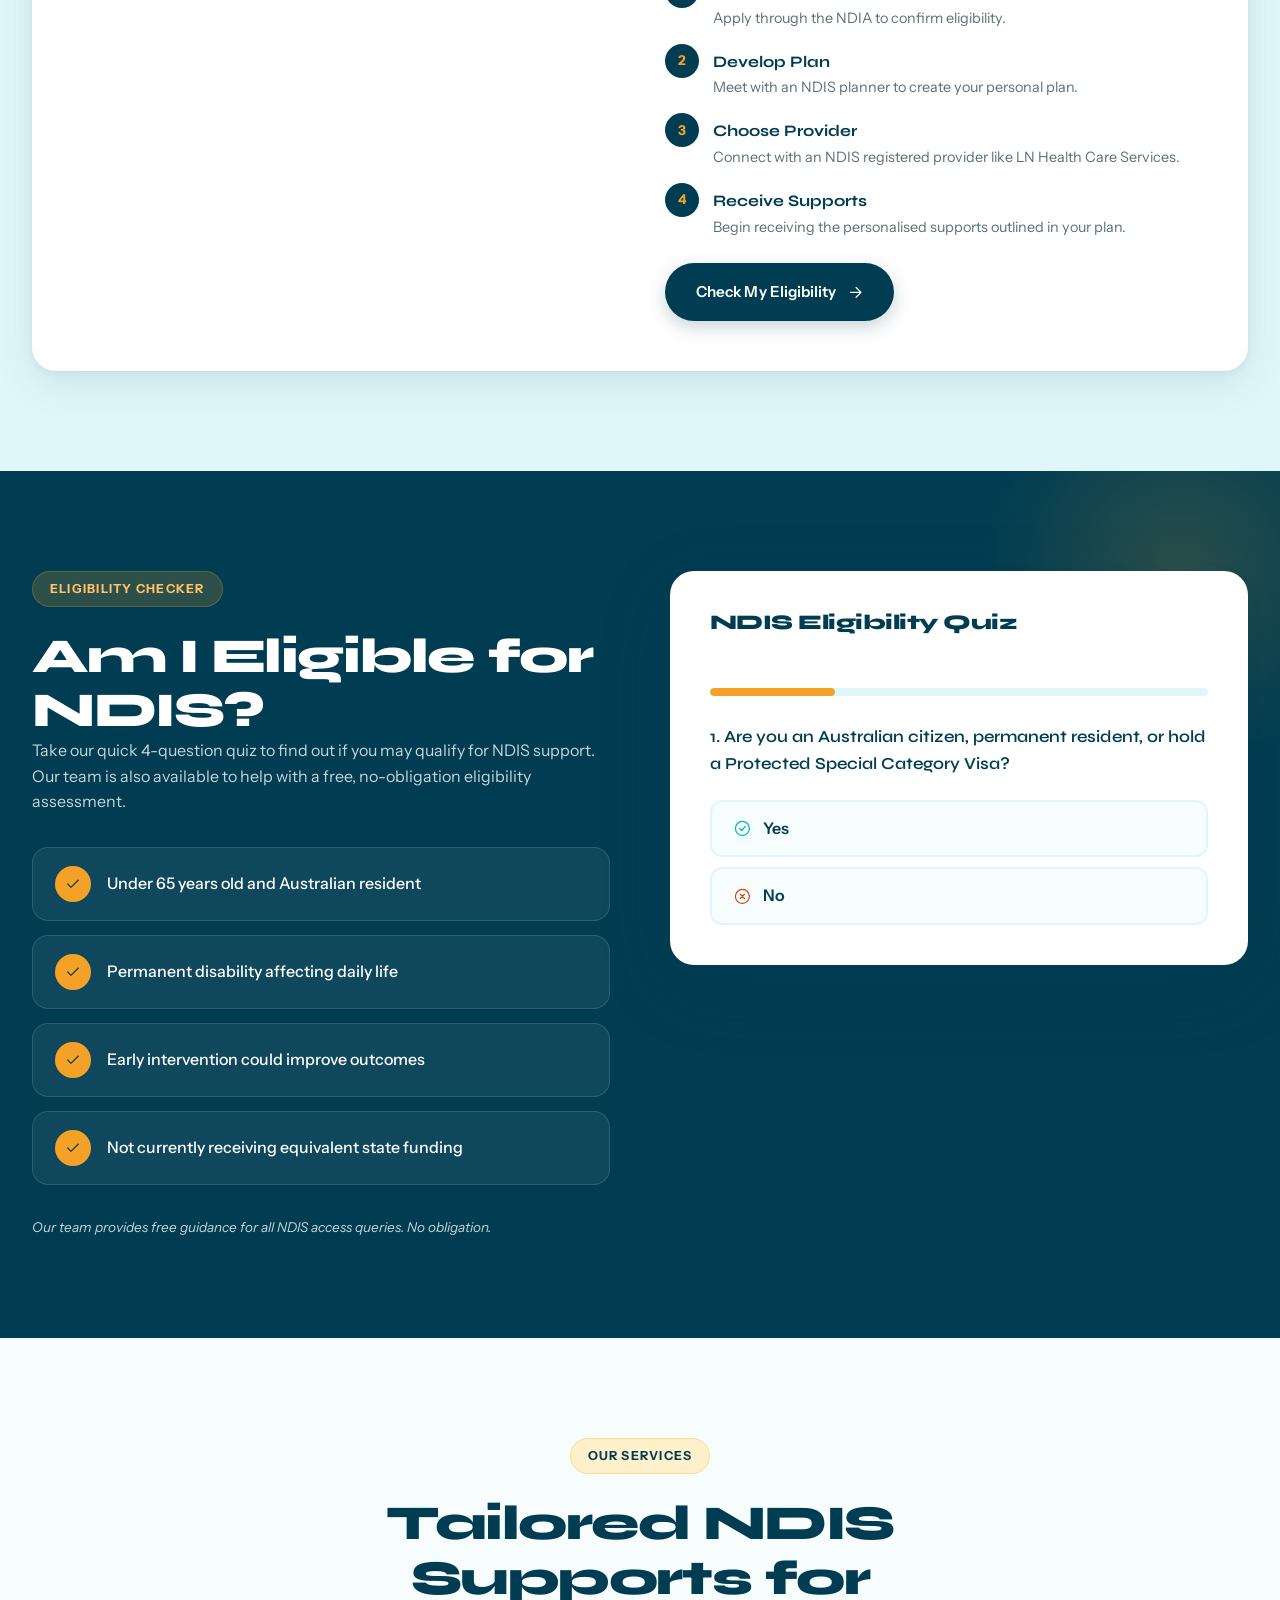
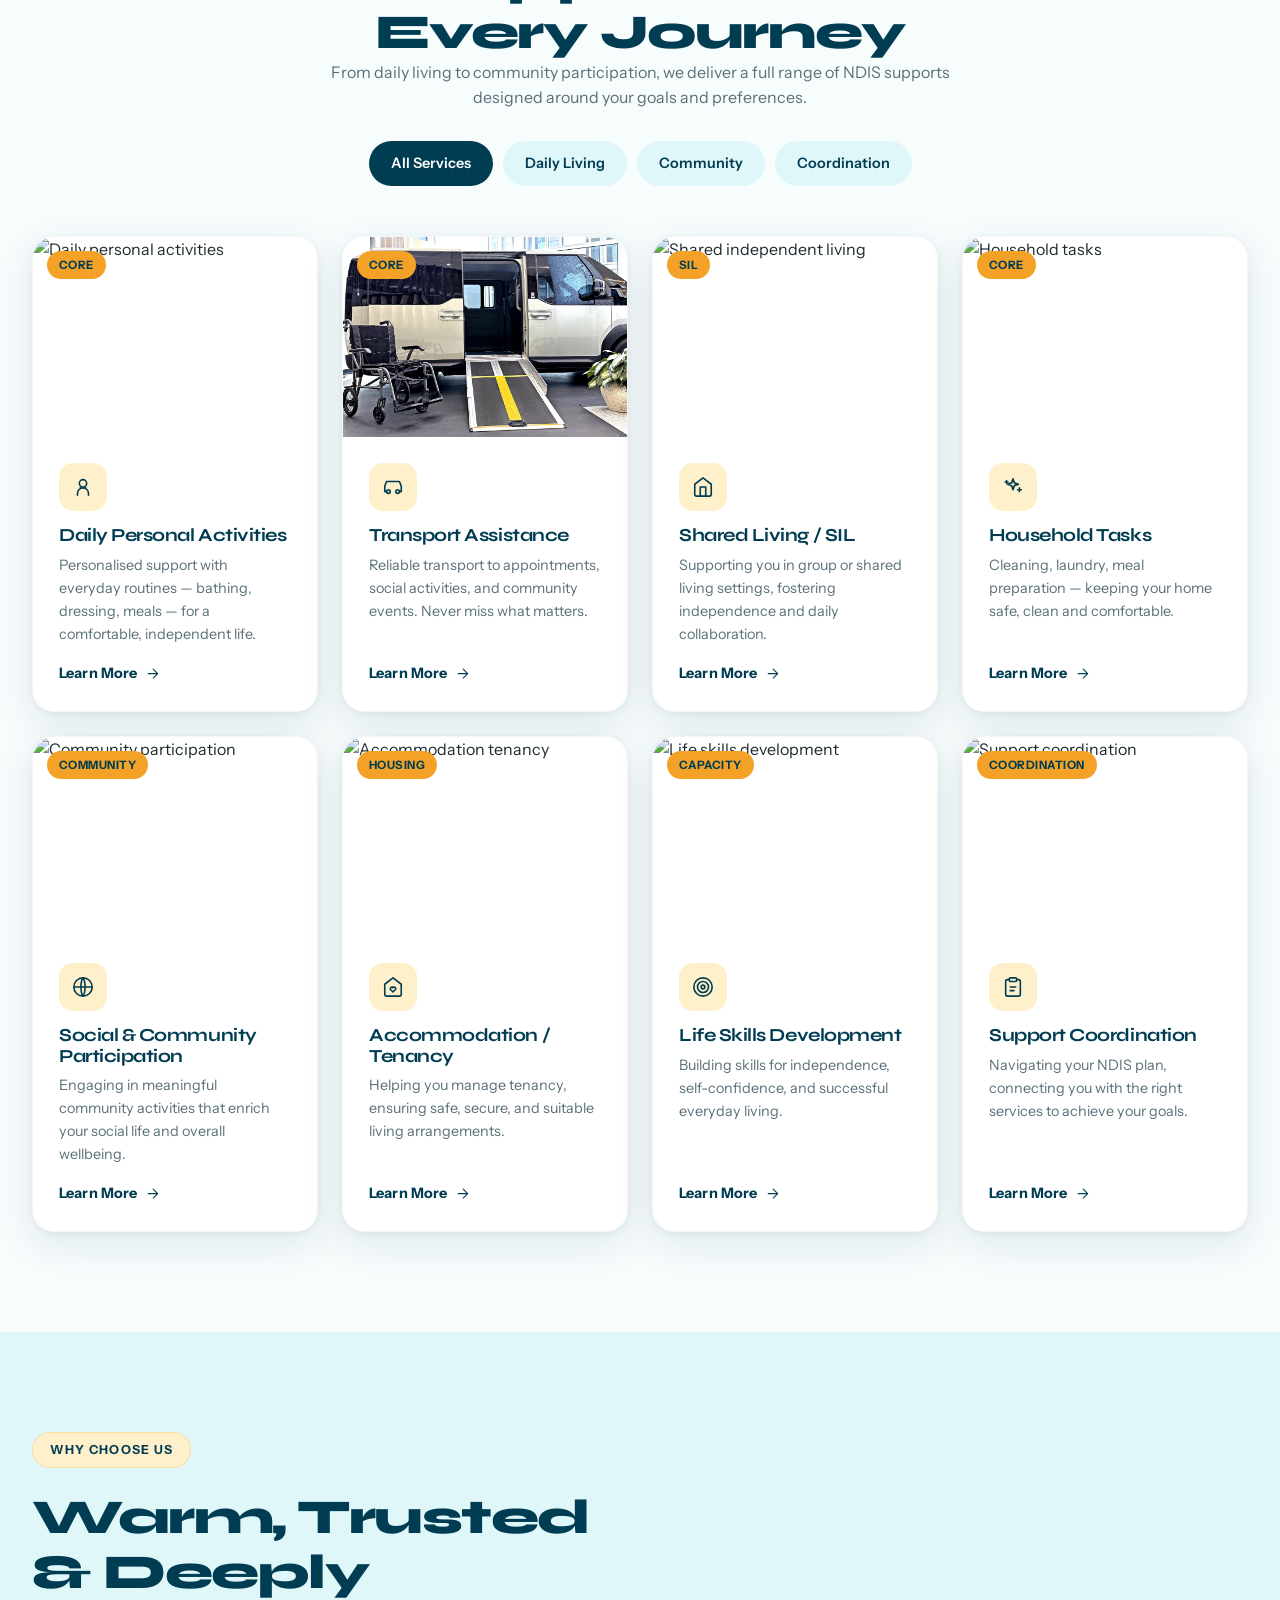
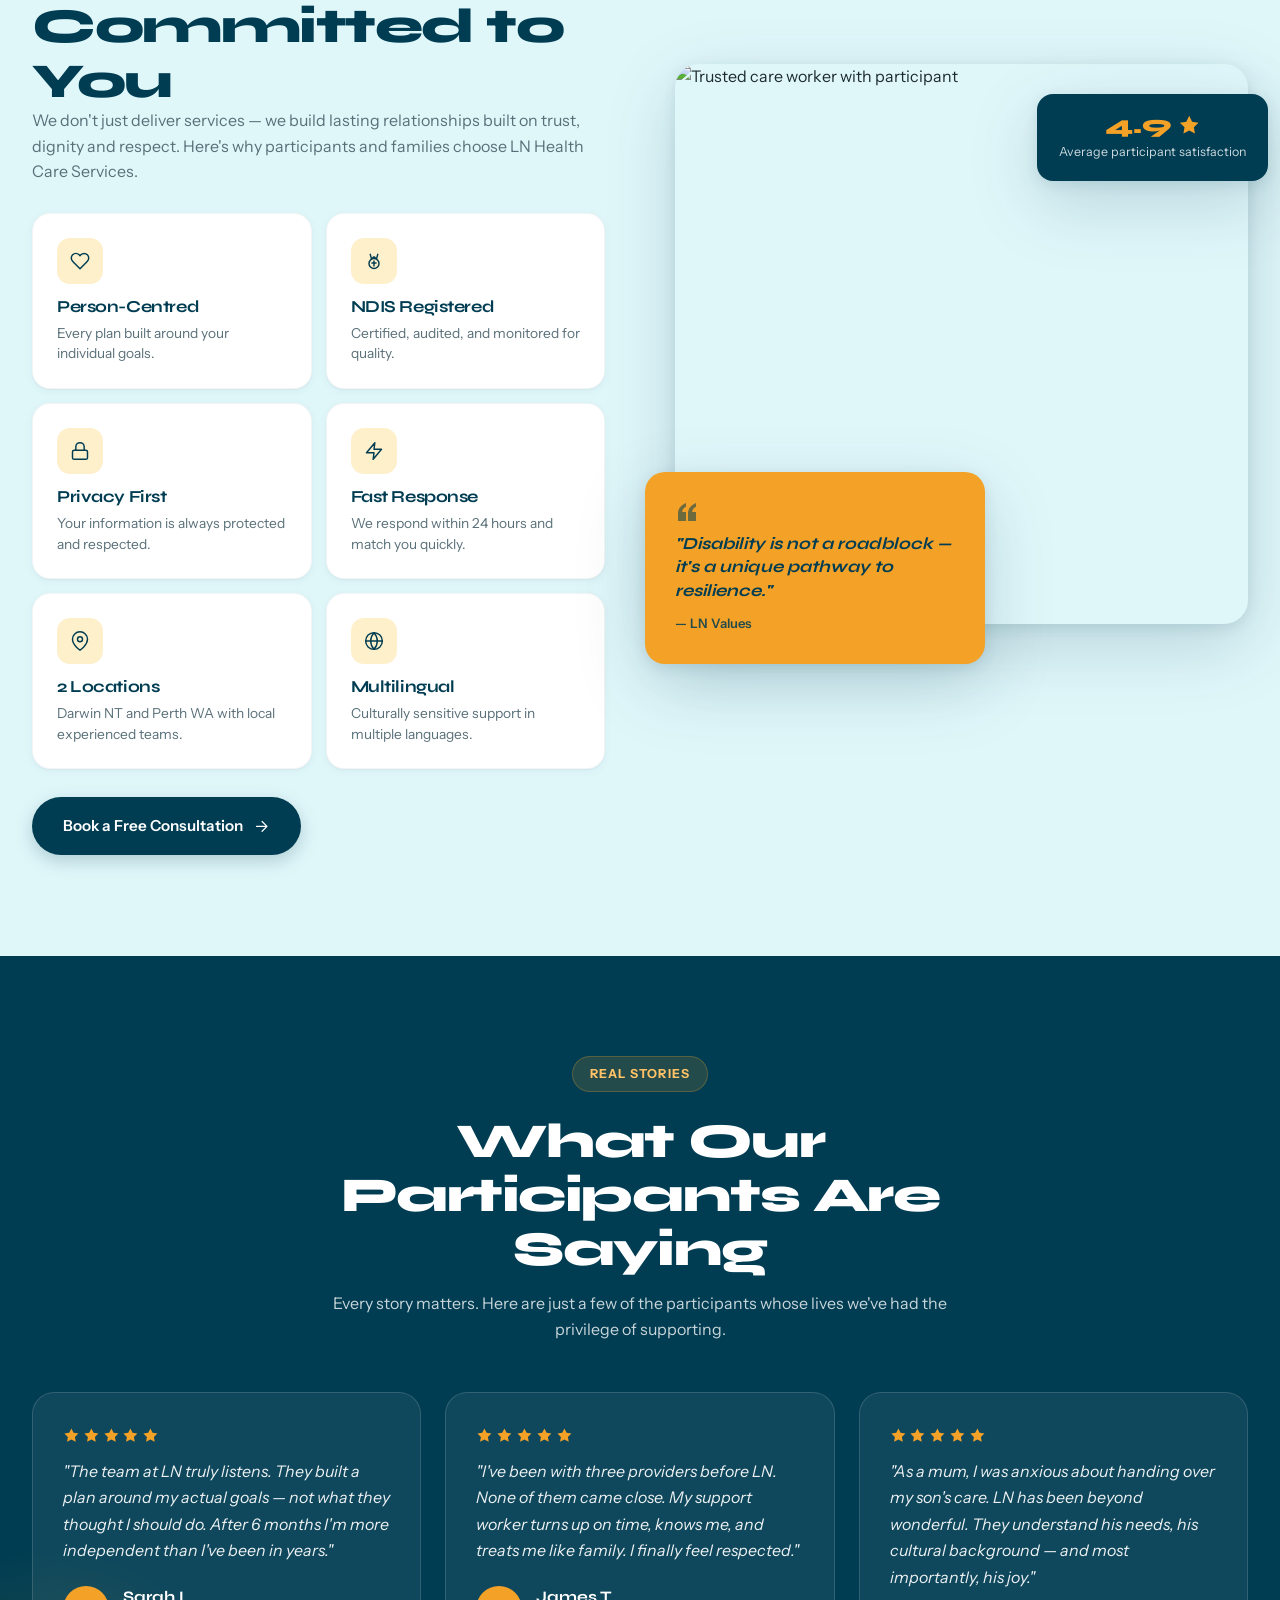
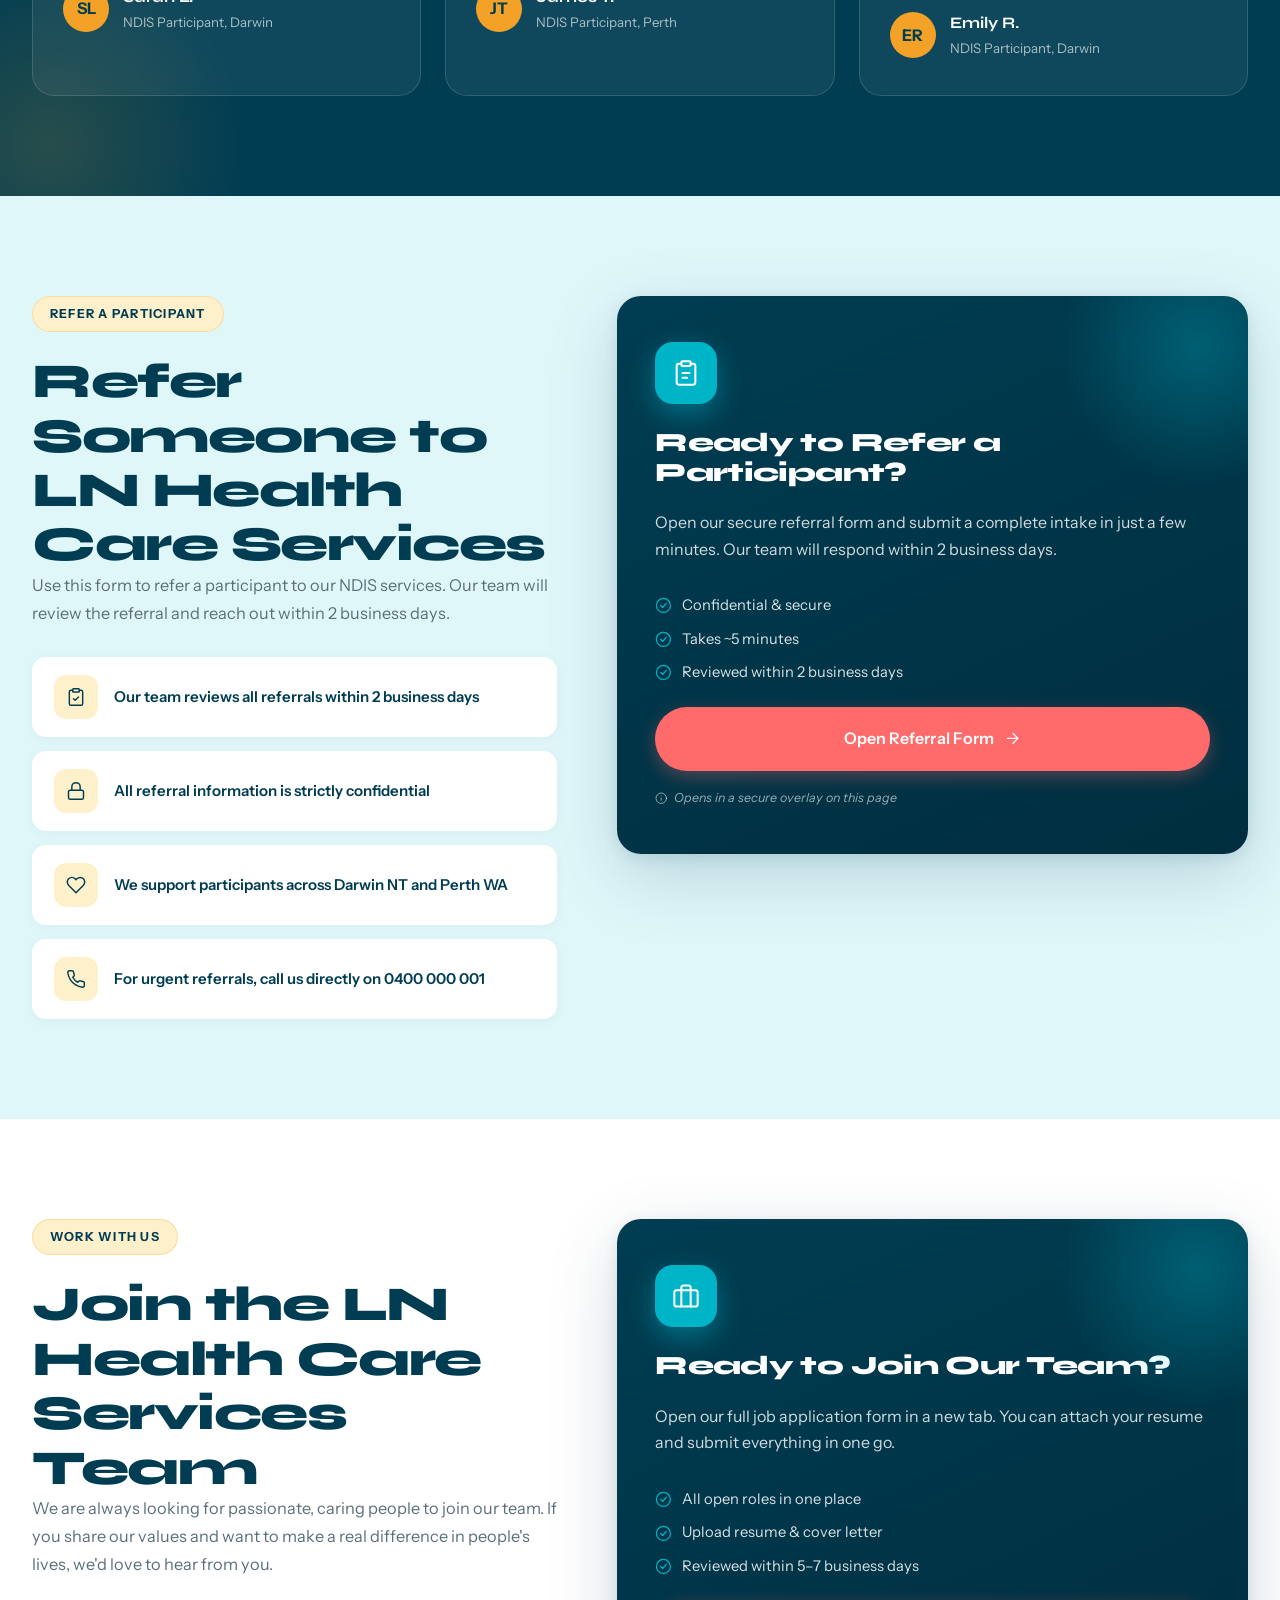
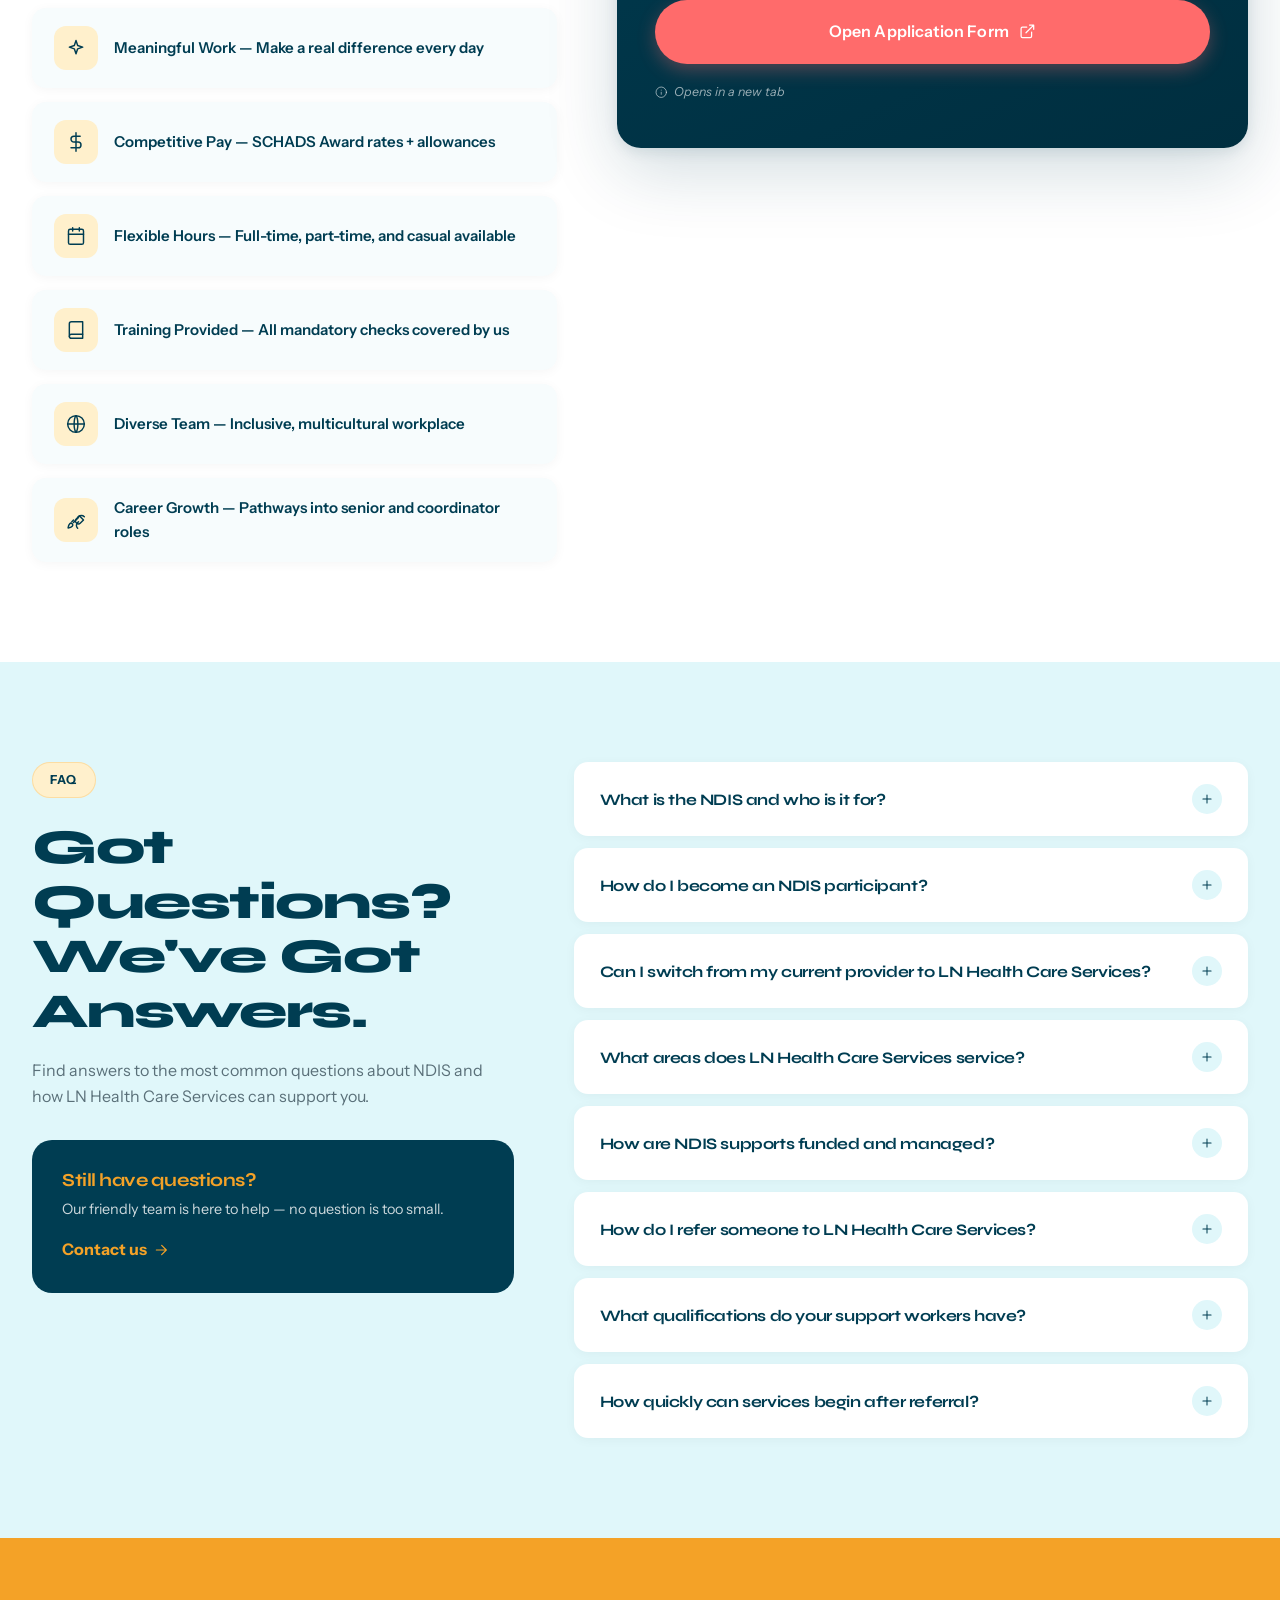
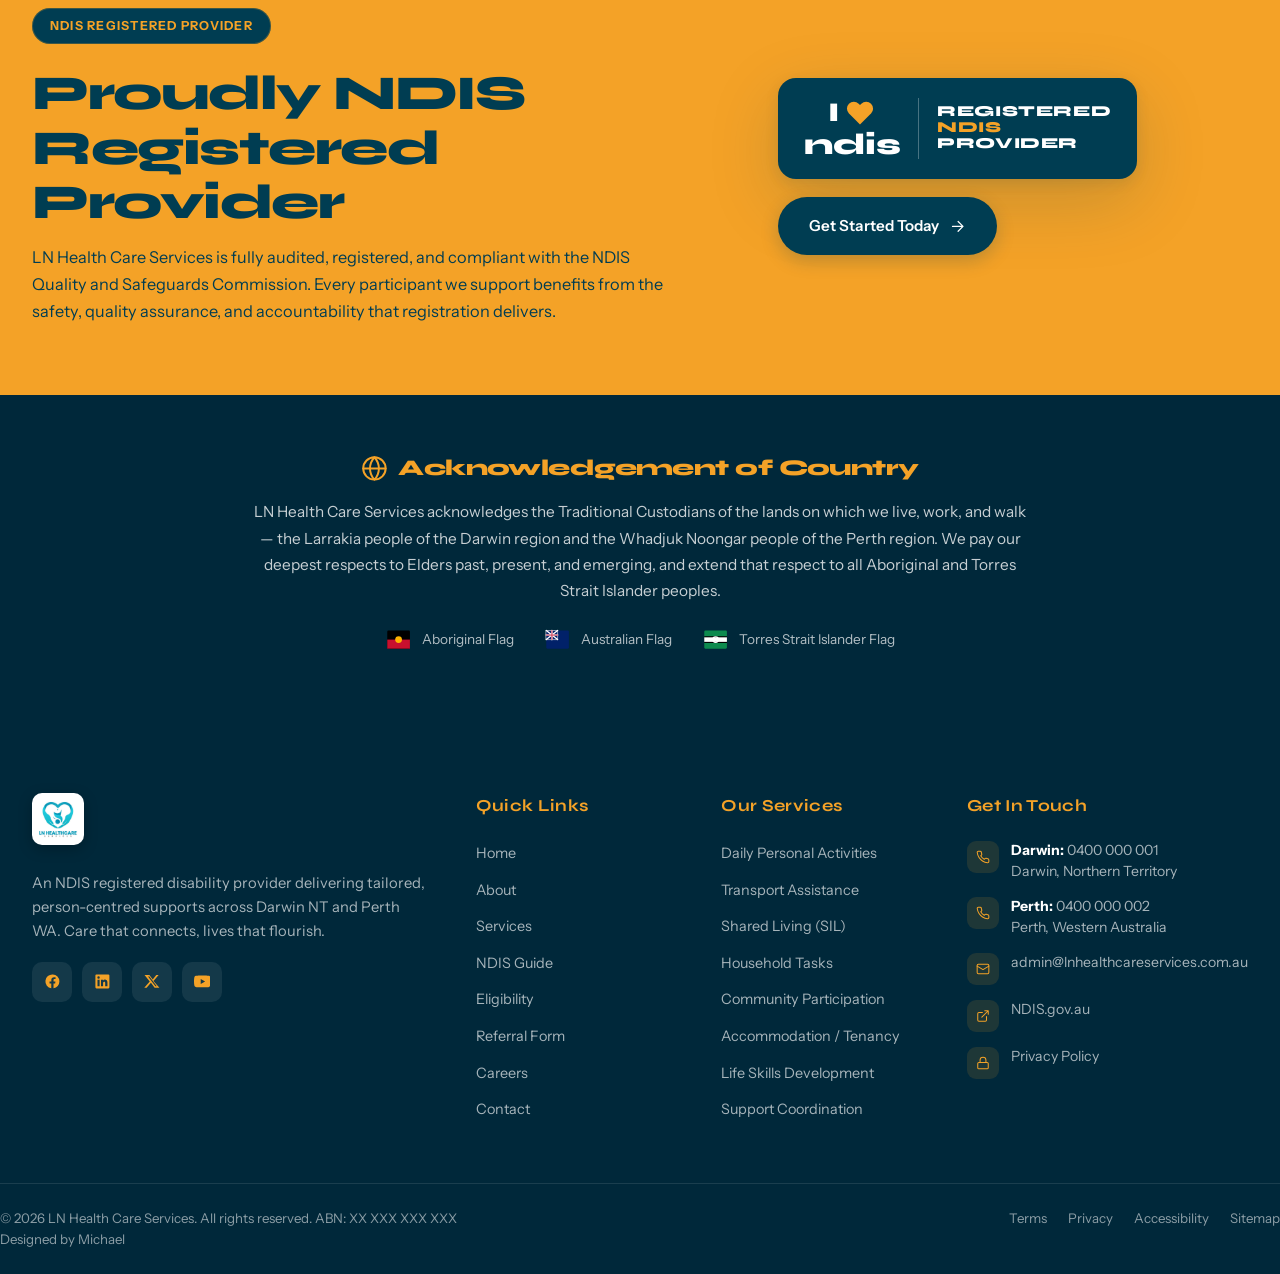
==== commit c24492cc: "Remove language selector dropdown from top bar" ====
--- a/index.html
+++ b/index.html
@@ -172,14 +172,6 @@
       <a href="mailto:admin@lnhealthcareservices.com.au"><svg class="ic"><use href="#ic-mail"/></svg> admin@lnhealthcareservices.com.au</a>
     </div>
     <div class="tb-r">
-      <select class="lang-sel" aria-label="Select language" onchange="document.documentElement.lang=this.value">
-        <option value="en">English</option>
-        <option value="ar">العربية</option>
-        <option value="zh">中文</option>
-        <option value="hi">हिन्दी</option>
-        <option value="so">Soomaali</option>
-        <option value="vi">Tiếng Việt</option>
-      </select>
       <span class="pill"><svg class="ic"><use href="#ic-shield-check"/></svg> NDIS REGISTERED</span>
     </div>
   </div>
